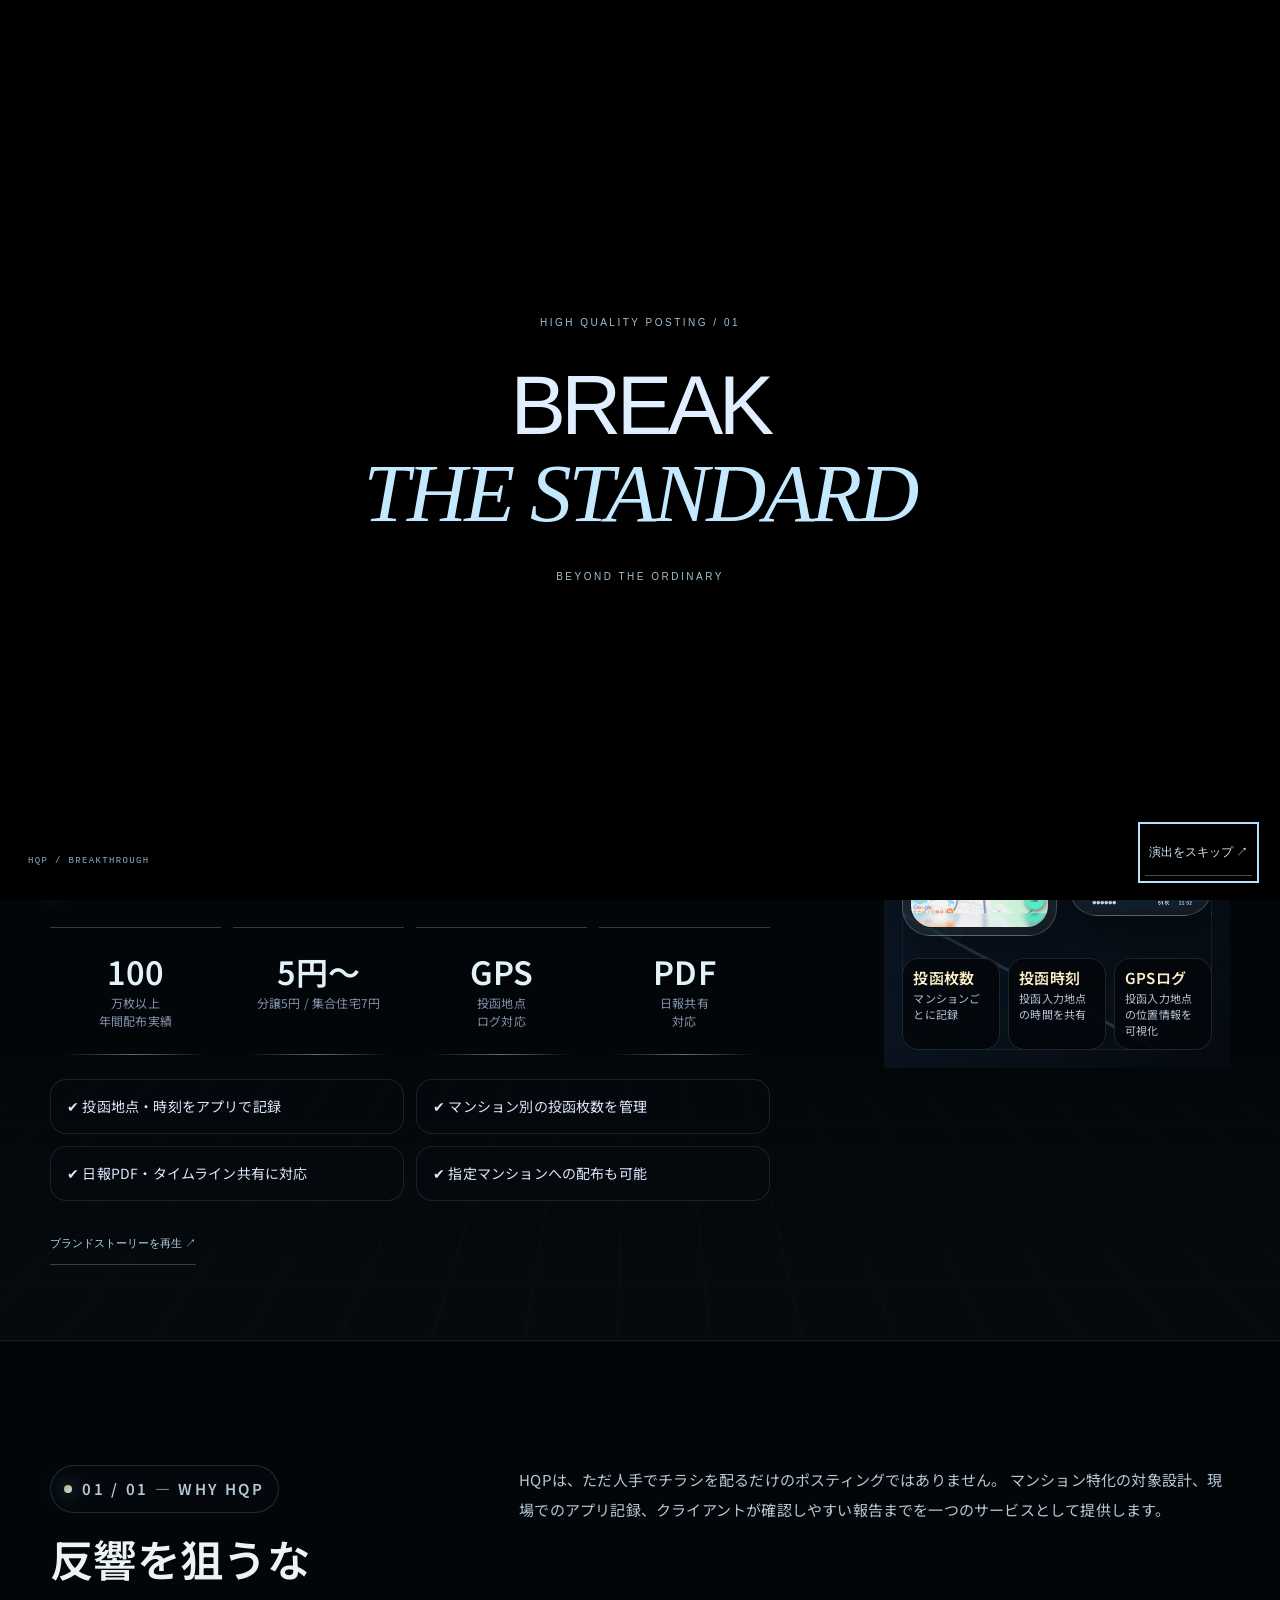
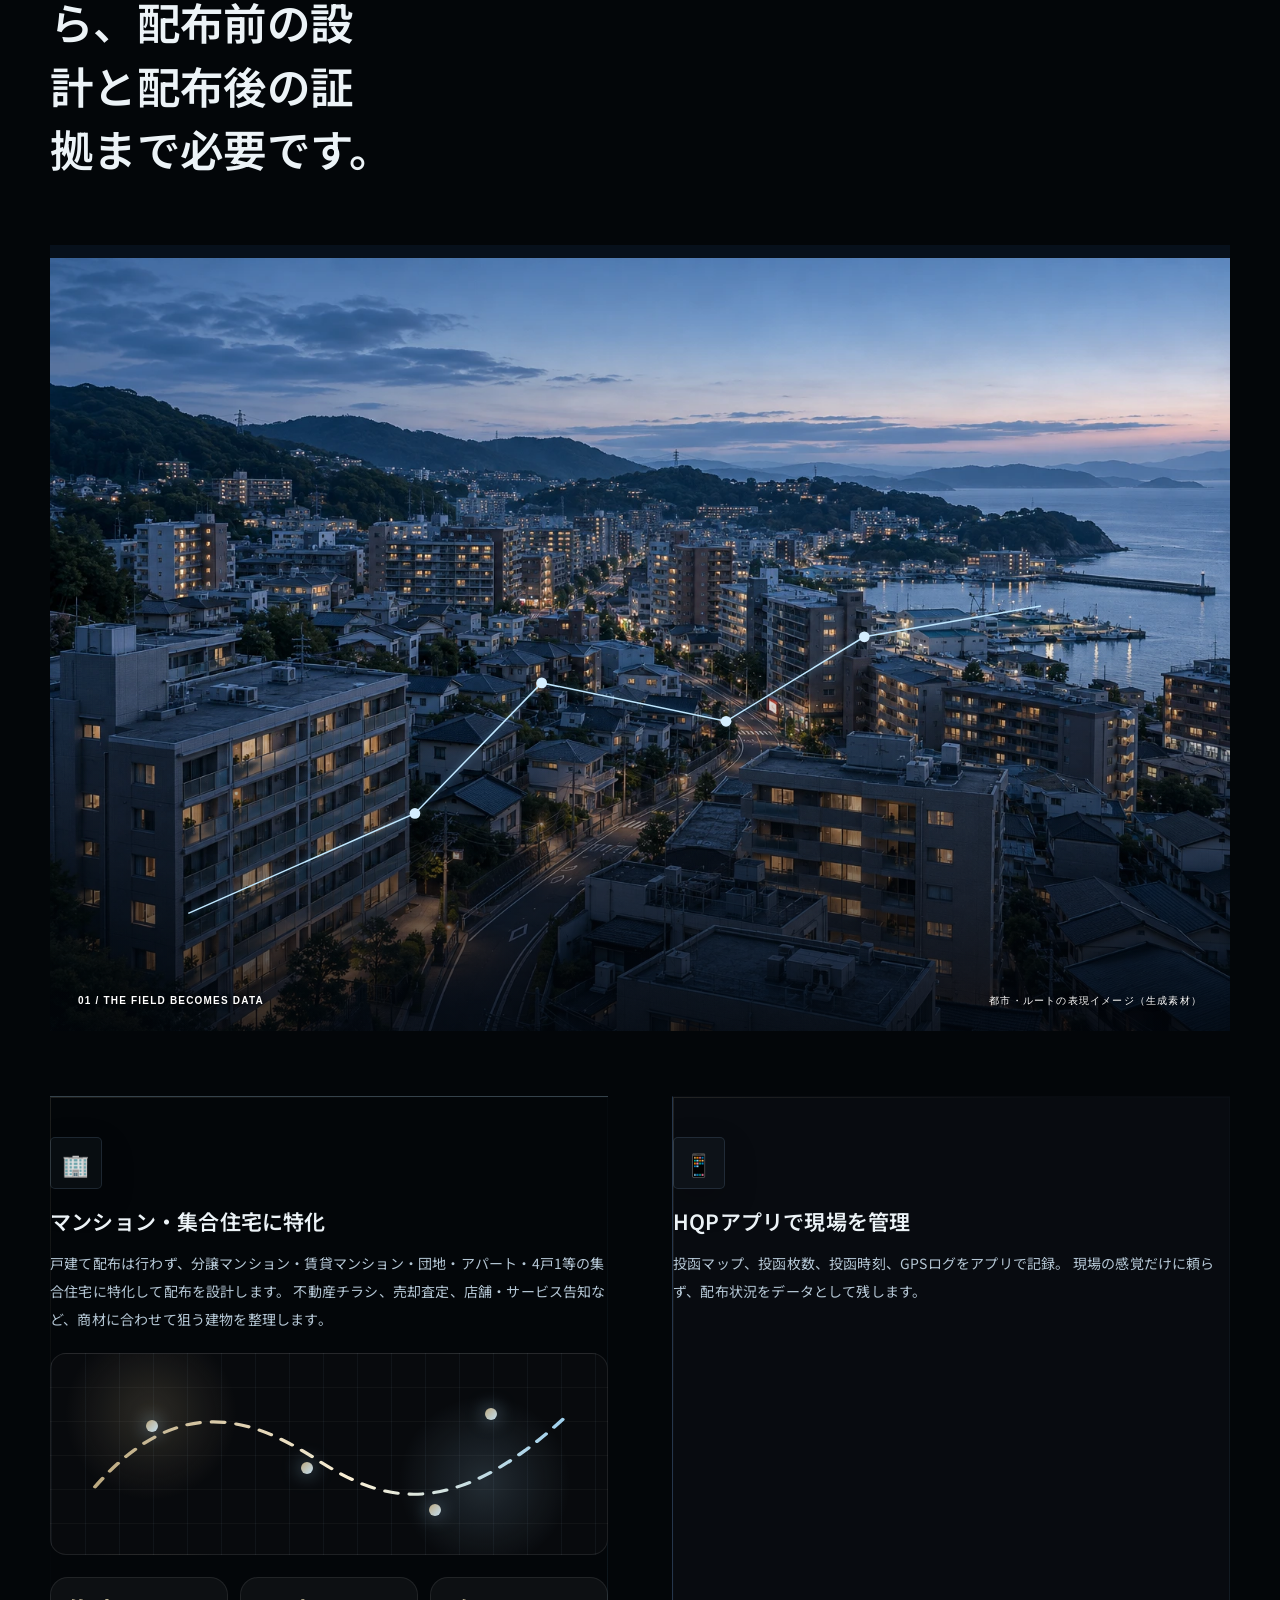
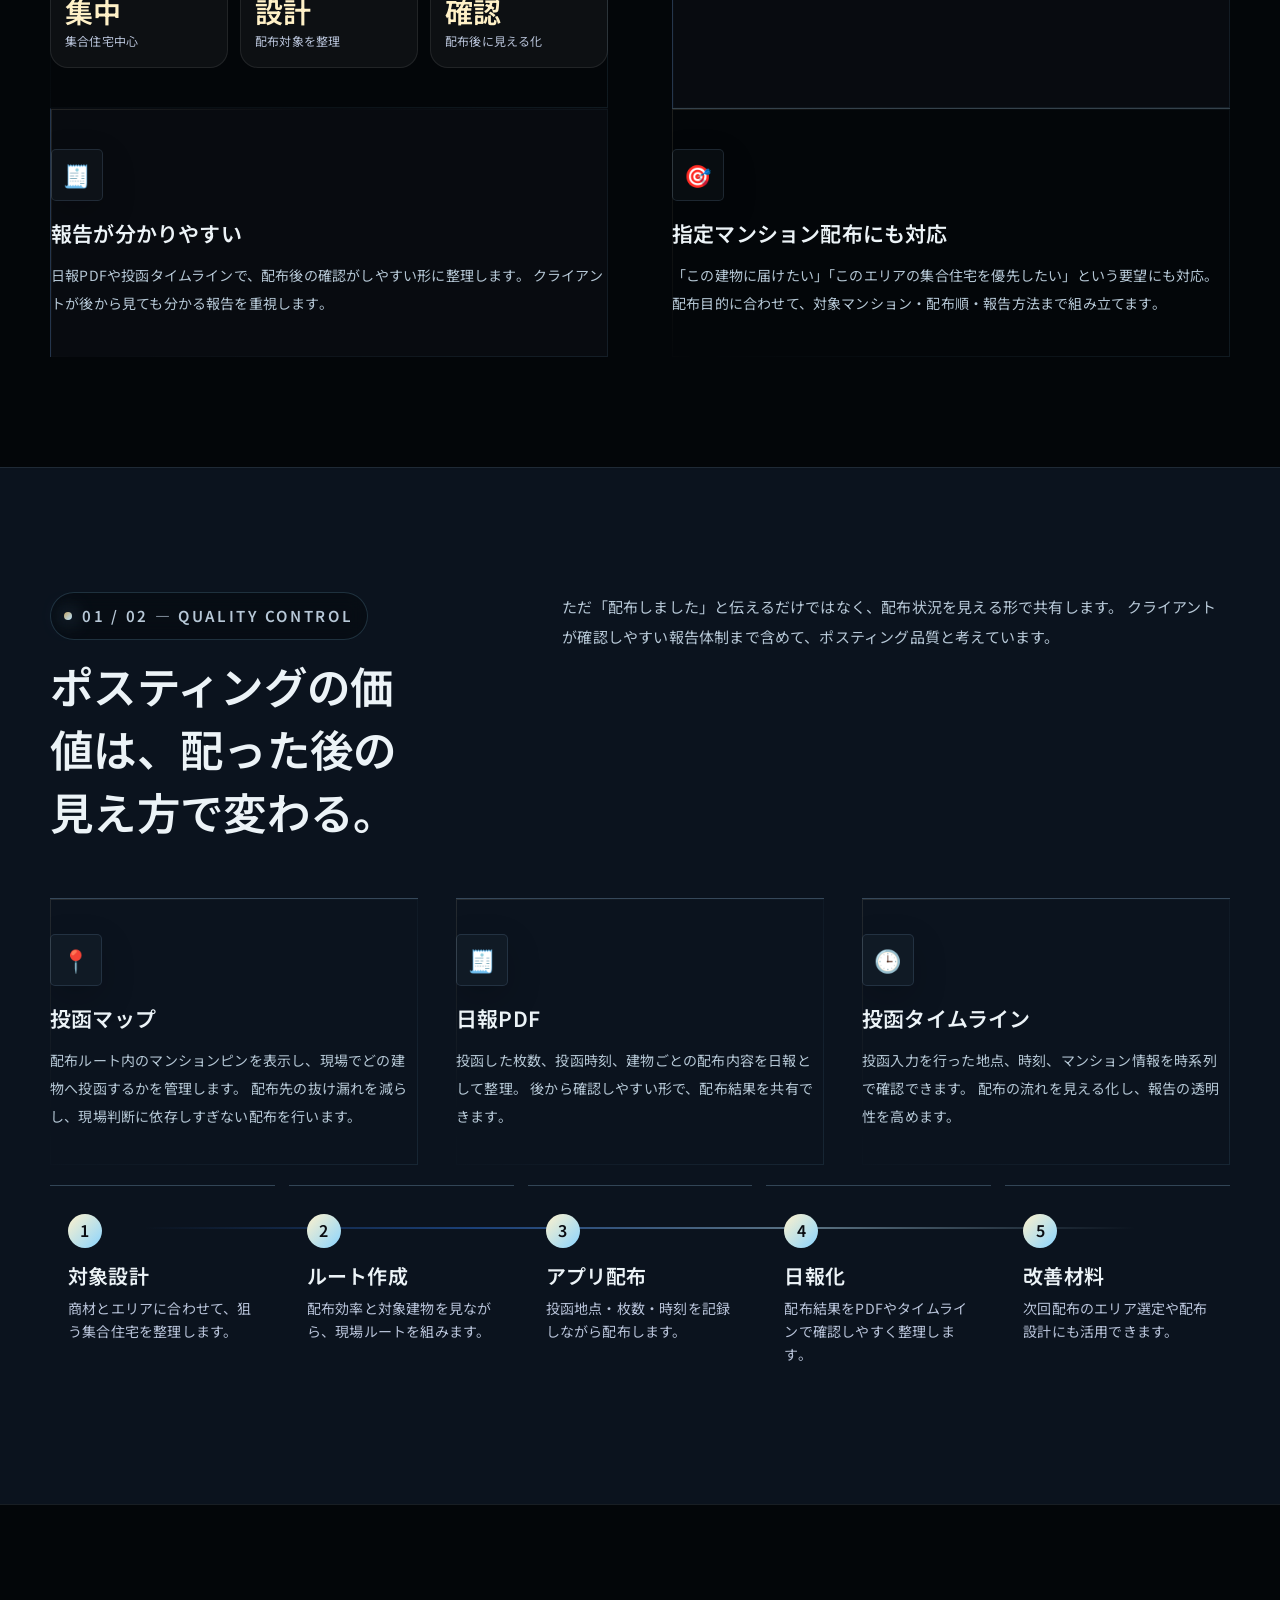
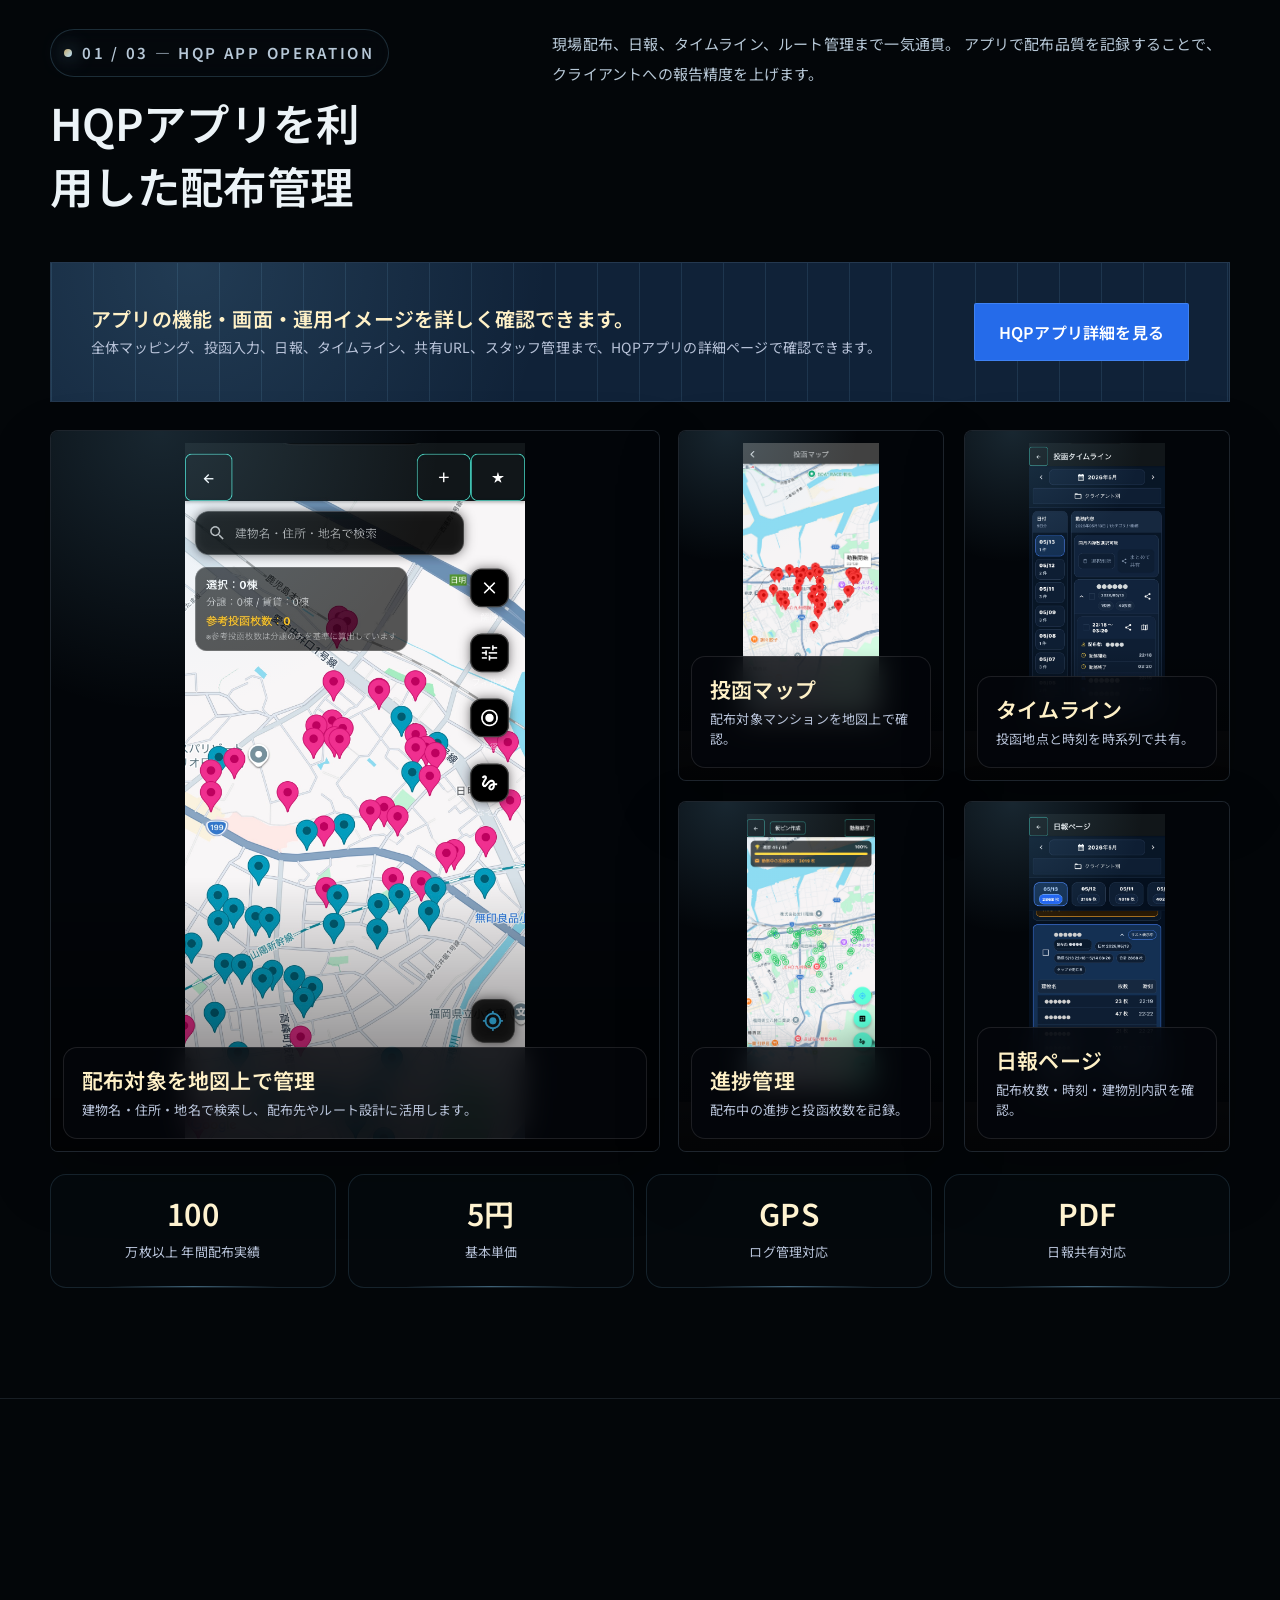
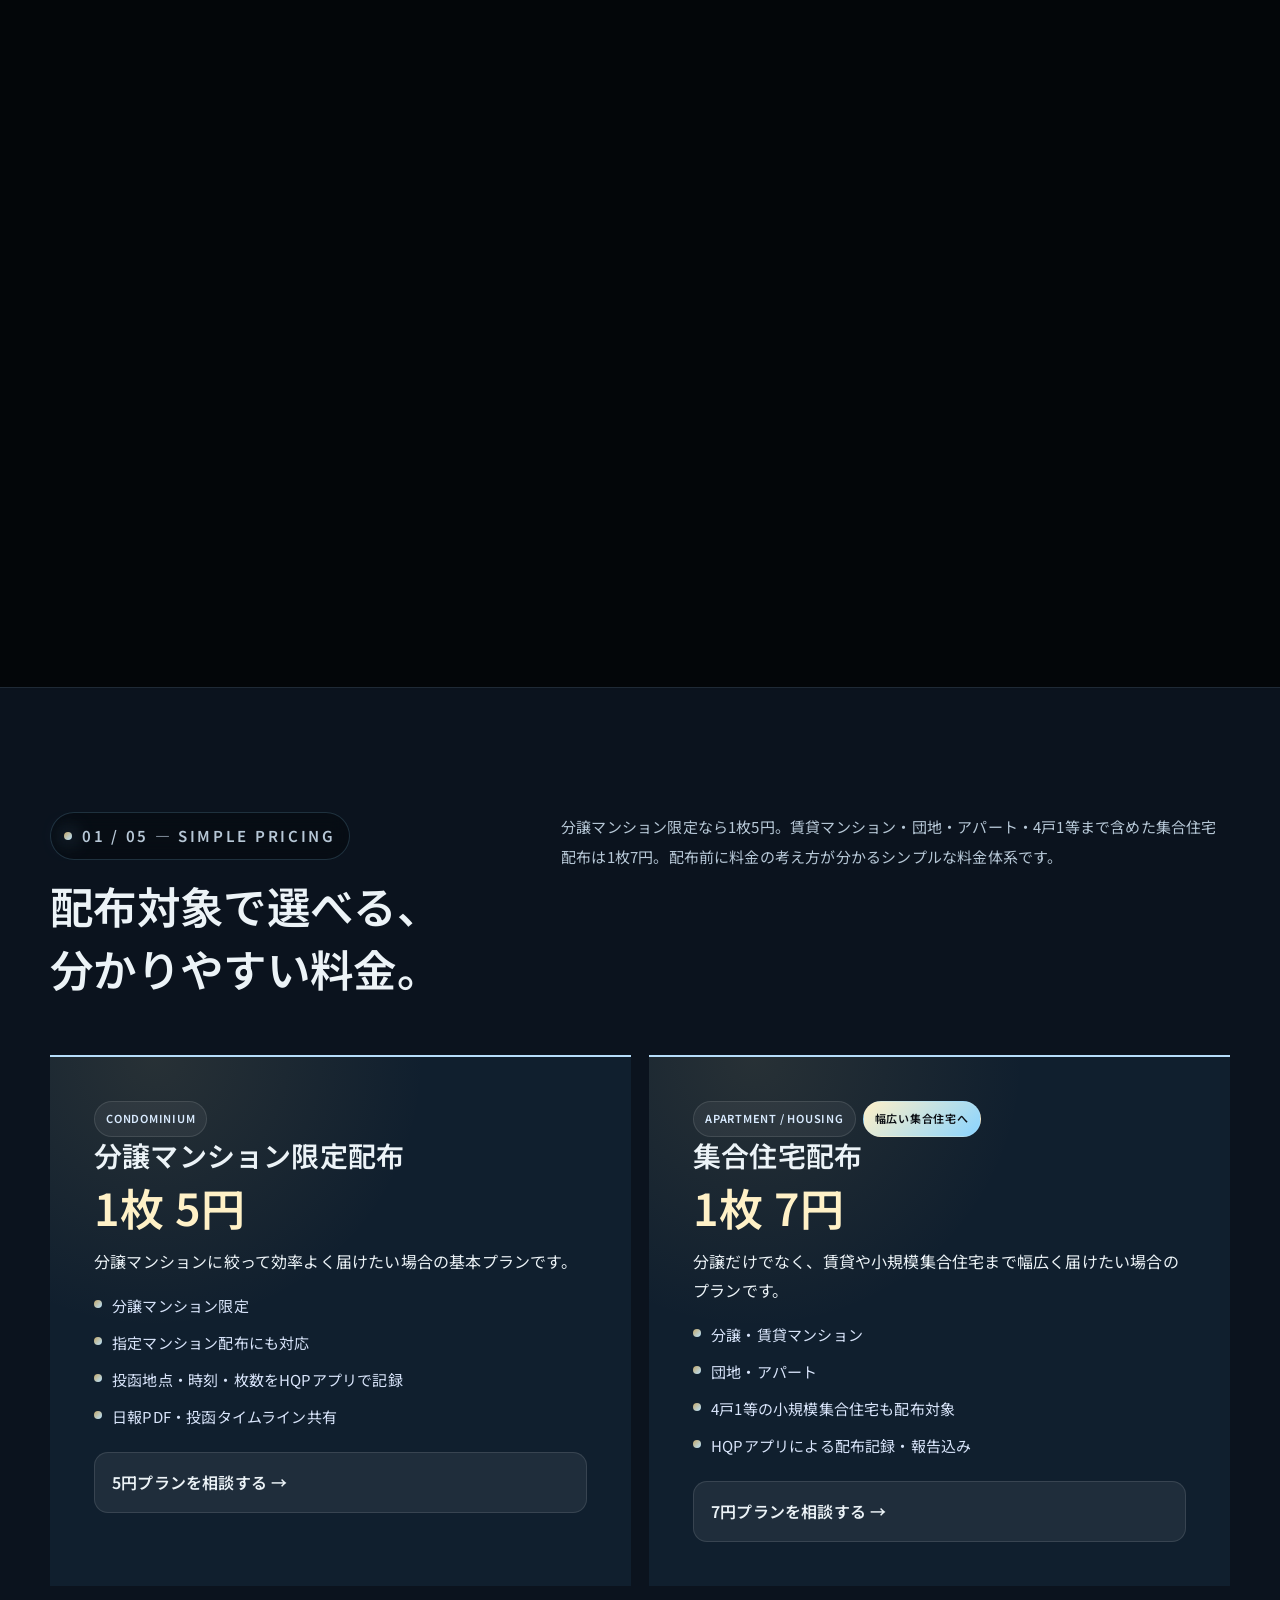
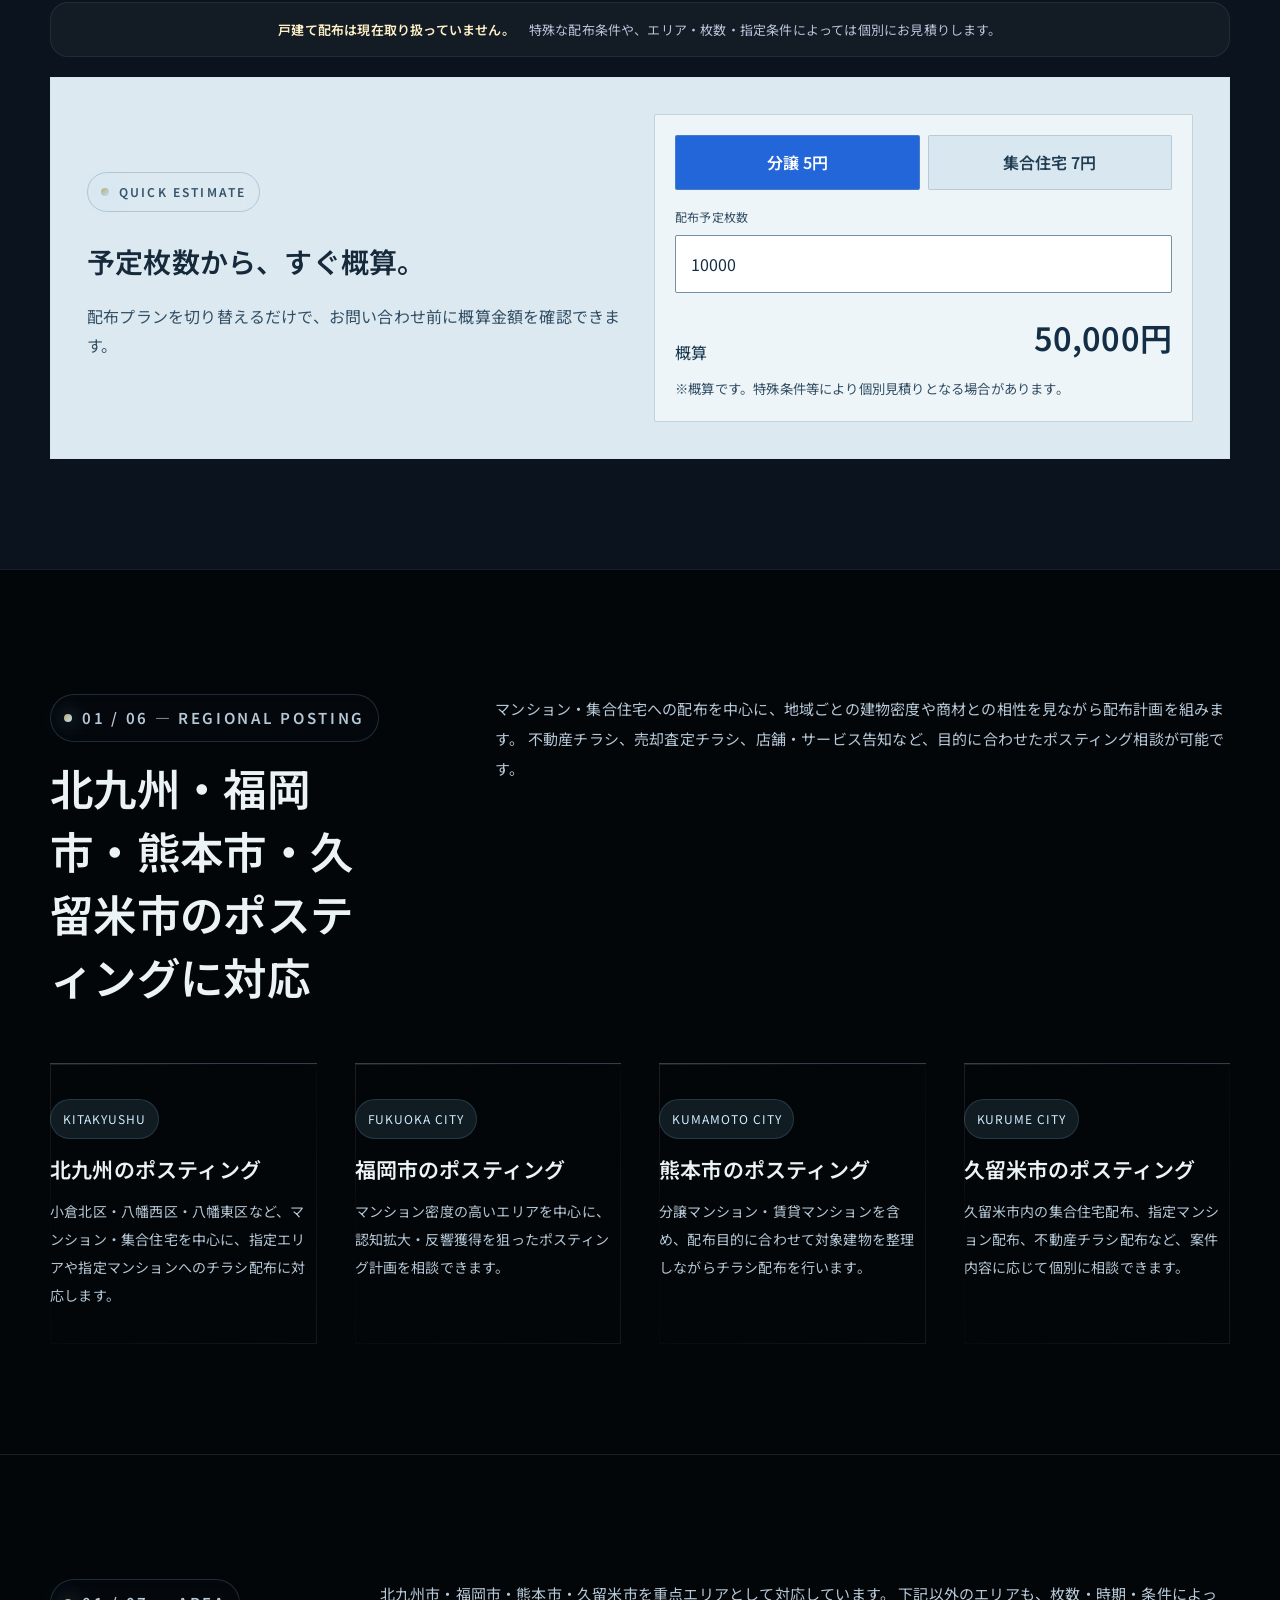
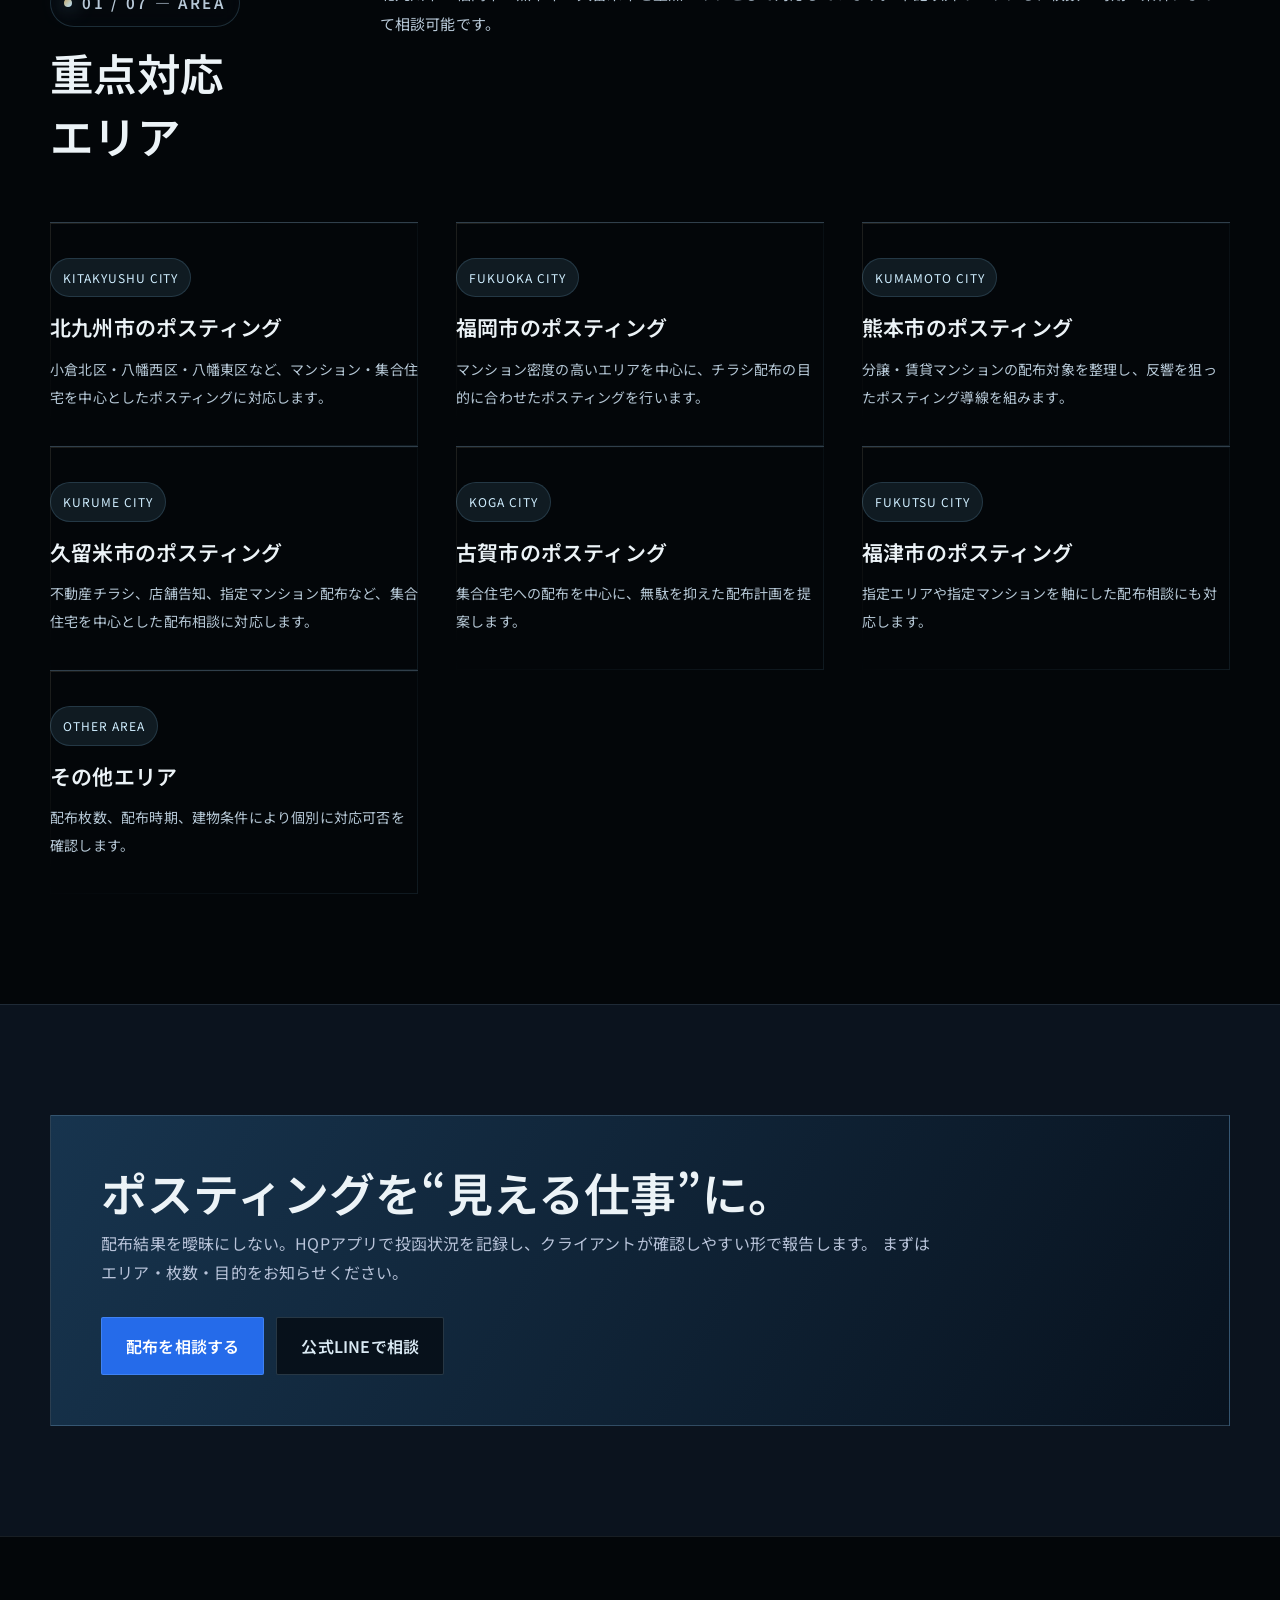
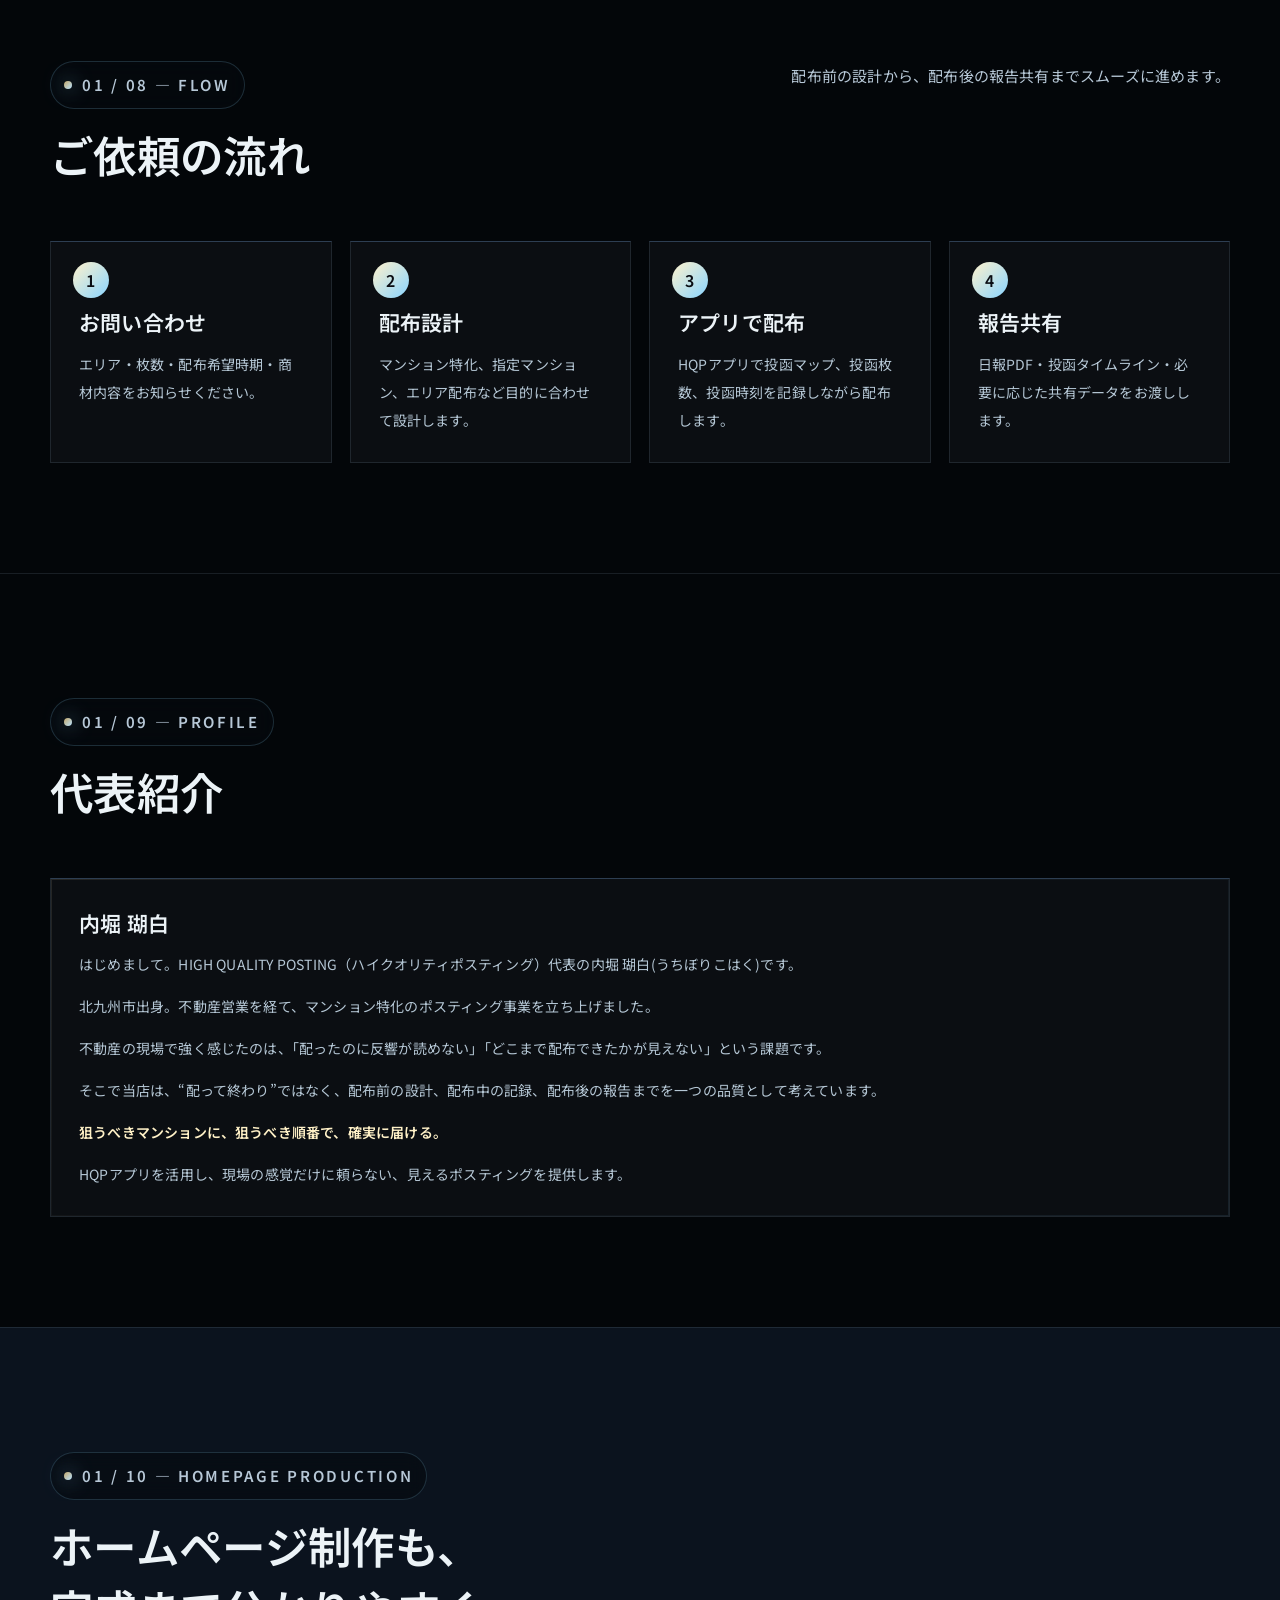
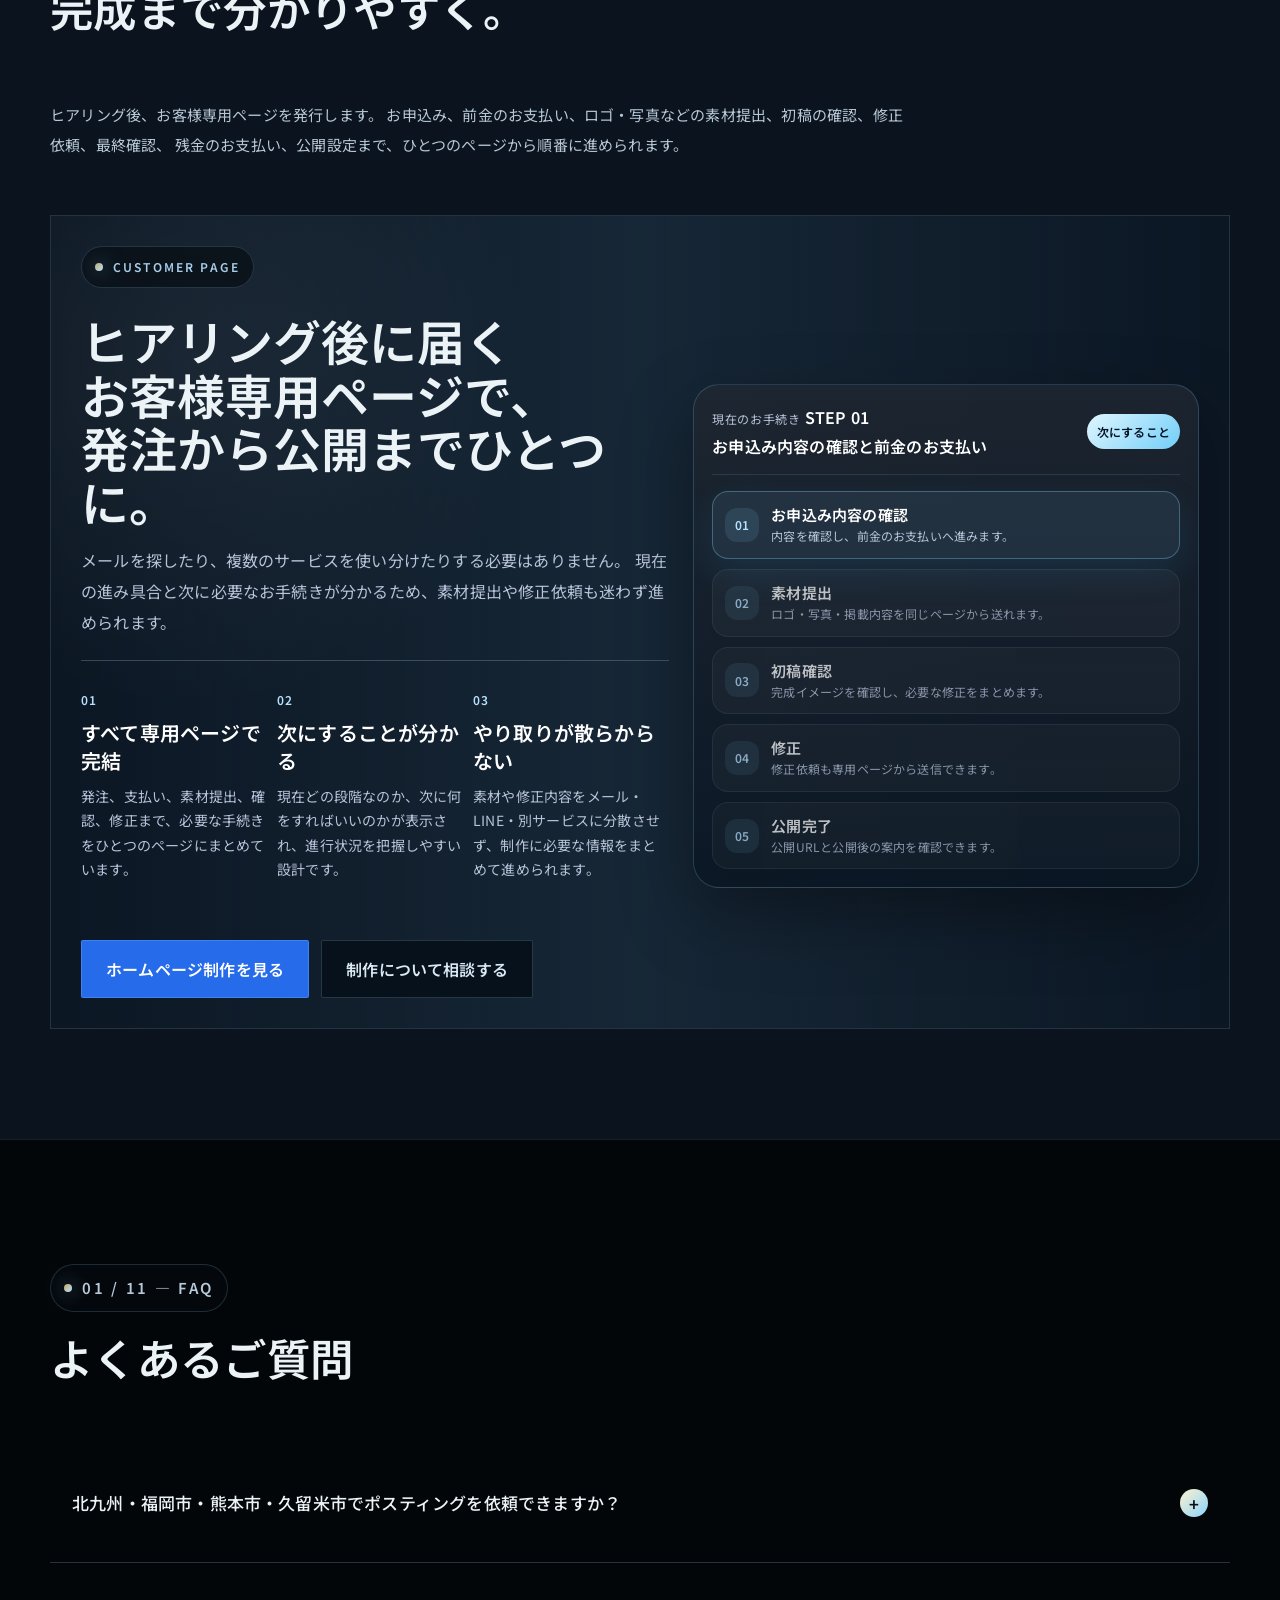
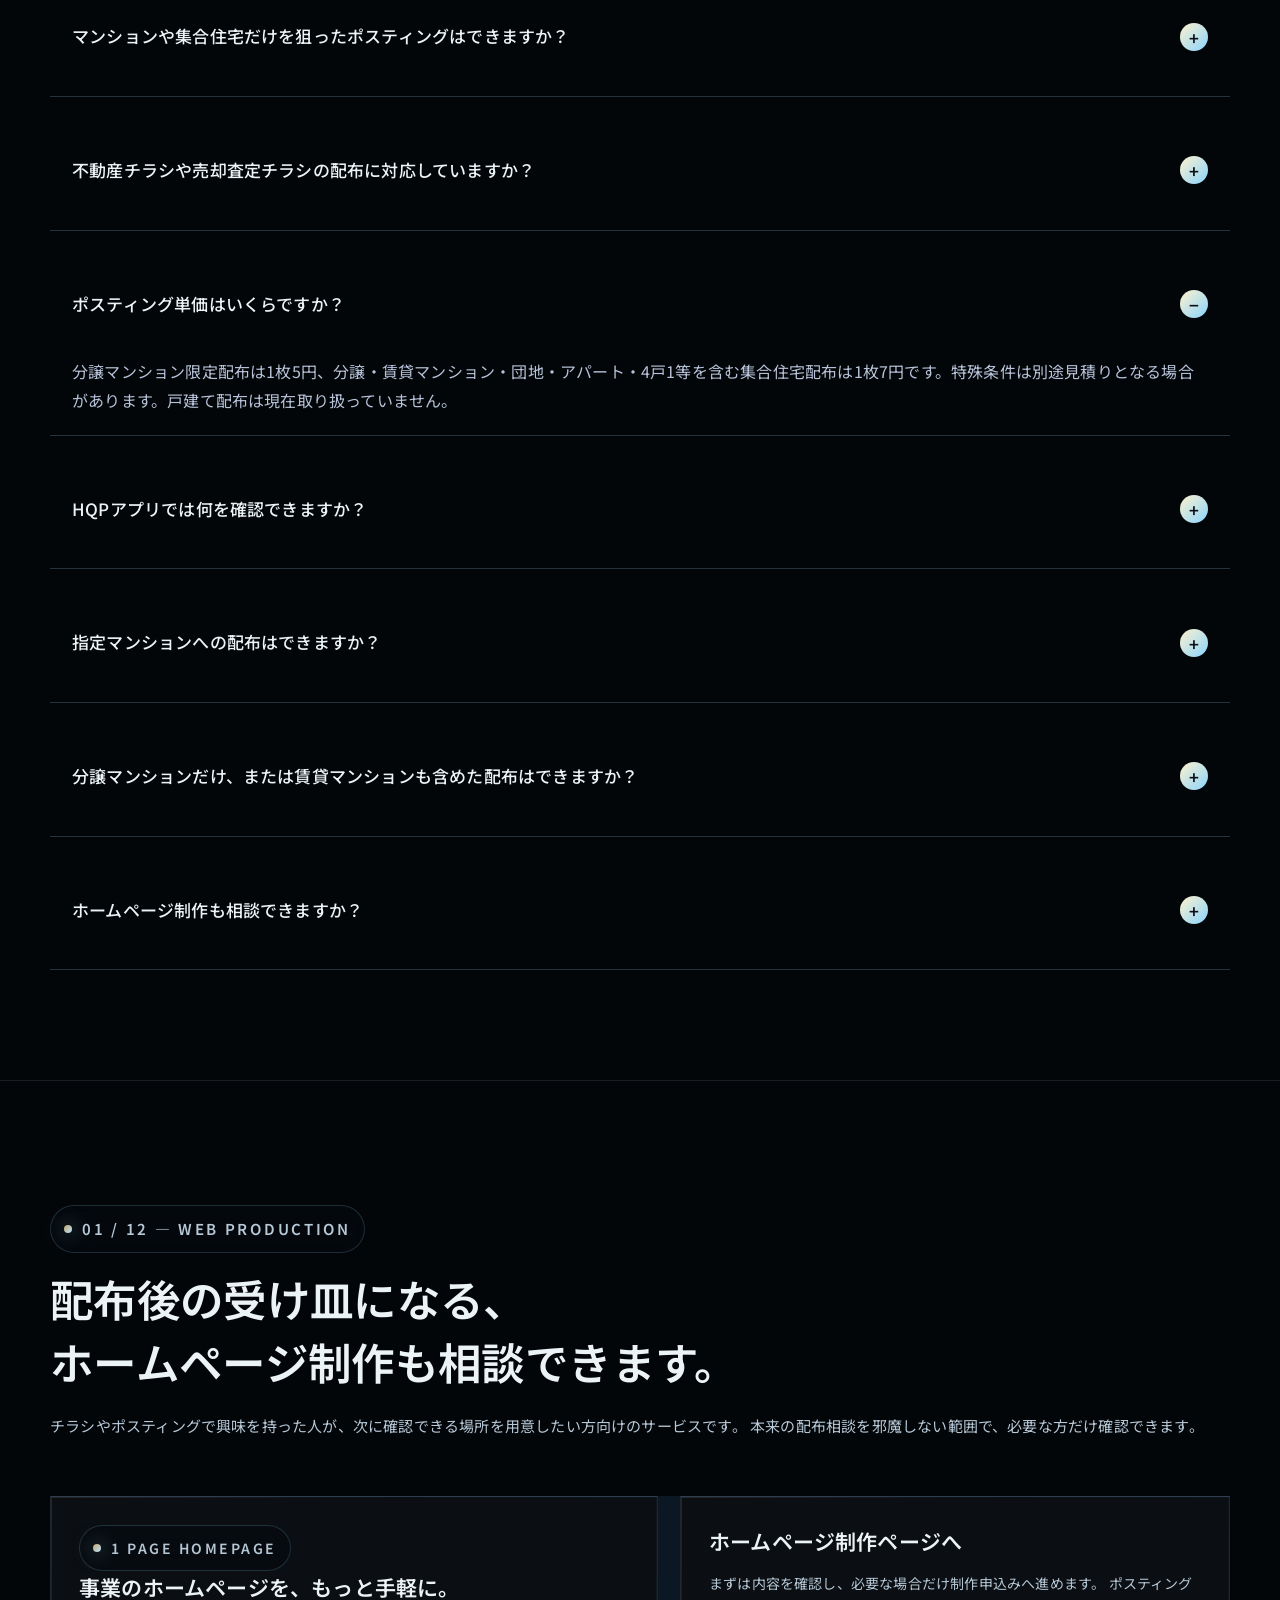
==== index.html @ 7429648b "Unify posting and app chapters with cinematic brand storytelling" ====
<!DOCTYPE html>
<html lang="ja">
<head>
  <!-- Google tag (gtag.js) -->
  <script async src="https://www.googletagmanager.com/gtag/js?id=G-QN91EZMQR8"></script>
  <script>
    window.dataLayer = window.dataLayer || [];
    function gtag(){dataLayer.push(arguments);}
    gtag('js', new Date());
    gtag('config', 'G-QN91EZMQR8');
  </script>

  <meta charset="UTF-8" />
  <meta name="viewport" content="width=device-width, initial-scale=1.0" />

  <title>北九州・福岡・熊本・久留米のマンション・集合住宅ポスティング｜HQP</title>
  <meta name="description" content="北九州・福岡市・熊本市・久留米市のマンション・集合住宅ポスティングならHQP。分譲マンション限定1枚5円、分譲・賃貸マンション・団地・アパート・4戸1等の集合住宅は1枚7円。HQPアプリで投函地点・時刻・枚数、GPSログ、日報PDF、投函タイムラインを見える化。無料見積り・指定マンション配布にも対応。" />
  <meta name="keywords" content="HIGHQUALITYPOSTING,ハイクオリティポスティング,HQP,ポスティング,北九州 ポスティング,北九州市 ポスティング,福岡市 ポスティング,熊本市 ポスティング,久留米市 ポスティング,マンションポスティング,マンション特化ポスティング,集合住宅ポスティング,不動産チラシ配布,チラシ配布,指定マンション配布,GPSログ,日報PDF,投函タイムライン" />
  <meta name="robots" content="index,follow,max-image-preview:large" />
  <meta name="theme-color" content="#07090d" />
  <meta name="format-detection" content="telephone=no" />
  <link rel="canonical" href="https://highqualityposting.jp/" />

  <meta property="og:type" content="website" />
  <meta property="og:site_name" content="HIGH QUALITY POSTING" />
  <meta property="og:title" content="北九州・福岡市・熊本市・久留米市のポスティング｜HIGH QUALITY POSTING" />
  <meta property="og:description" content="マンション・集合住宅ポスティングに対応。指定マンション配布、GPSログ、日報PDF、投函タイムラインで配布品質を見える化します。" />
  <meta property="og:url" content="https://highqualityposting.jp/" />
  <meta property="og:image" content="https://highqualityposting.jp/logo.jpg" />

  <meta name="twitter:card" content="summary_large_image" />
  <meta name="twitter:title" content="北九州・福岡市・熊本市・久留米市のポスティング｜HIGH QUALITY POSTING" />
  <meta name="twitter:description" content="マンション特化ポスティング。配布品質をGPSログ・日報PDF・投函タイムラインで見える化します。" />
  <meta name="twitter:image" content="https://highqualityposting.jp/logo.jpg" />

  <style>
    :root{
      --bg:#05070b;
      --bg2:#090d14;
      --bg3:#0e1420;
      --panel:rgba(255,255,255,.055);
      --panel2:rgba(255,255,255,.082);
      --panel3:rgba(255,255,255,.12);
      --line:rgba(255,255,255,.115);
      --line2:rgba(255,255,255,.18);
      --text:#eef4ff;
      --muted:#b8c3d9;
      --muted2:#8391ad;
      --gold:#c5a86a;
      --gold2:#fff0c8;
      --ice:#8ad4ff;
      --mint:#44f0d0;
      --pink:#ff4aa0;
      --danger:#ff6868;
      --max:1180px;
      --shadow:0 24px 70px rgba(0,0,0,.42);
      --shadow2:0 14px 42px rgba(0,0,0,.36);
      --radius:26px;
      --progress:0%;
    }

    *{box-sizing:border-box}
    html{scroll-behavior:smooth}
    body{
      margin:0;
      font-family:"Hiragino Sans","Yu Gothic","YuGothic","Noto Sans JP",system-ui,-apple-system,BlinkMacSystemFont,sans-serif;
      color:var(--text);
      background:
        radial-gradient(circle at 18% -4%, rgba(138,212,255,.18), transparent 30%),
        radial-gradient(circle at 96% 12%, rgba(197,168,106,.13), transparent 28%),
        radial-gradient(circle at 50% 55%, rgba(68,240,208,.07), transparent 34%),
        linear-gradient(180deg, #05070b 0%, #0a0d13 42%, #07090d 100%);
      line-height:1.8;
      letter-spacing:.02em;
      overflow-x:hidden;
    }

    body::before{
      content:"";
      position:fixed;
      inset:0;
      z-index:-3;
      pointer-events:none;
      background:
        linear-gradient(90deg, rgba(255,255,255,.022) 1px, transparent 1px),
        linear-gradient(0deg, rgba(255,255,255,.018) 1px, transparent 1px);
      background-size:56px 56px;
      mask-image:linear-gradient(180deg, rgba(0,0,0,.82), transparent 72%);
    }

    body::after{
      content:"";
      position:fixed;
      inset:0;
      z-index:-2;
      pointer-events:none;
      background:
        radial-gradient(circle at var(--mouse-x, 50%) var(--mouse-y, 18%), rgba(138,212,255,.12), transparent 20rem),
        linear-gradient(180deg, transparent, rgba(0,0,0,.16));
      transition:background .18s ease;
    }

    a{color:inherit;text-decoration:none}
    img{max-width:100%;display:block}
    button,input,textarea,select{font:inherit}
    .container{width:min(var(--max), calc(100% - 32px)); margin-inline:auto}
    .anchor-offset{scroll-margin-top:98px}
    .text-gold{color:#fff1c7}
    .nowrap{white-space:nowrap}

    .progress-bar{
      position:fixed;
      top:0; left:0;
      width:var(--progress);
      height:3px;
      z-index:3000;
      background:linear-gradient(90deg, var(--gold), var(--gold2), var(--ice));
      box-shadow:0 0 24px rgba(138,212,255,.55);
      transform-origin:left center;
    }

    .topbar{
      position:sticky;
      top:0;
      z-index:1000;
      backdrop-filter:blur(18px);
      background:rgba(7,9,13,.74);
      border-bottom:1px solid rgba(255,255,255,.08);
    }

    .nav{
      display:flex;
      align-items:center;
      justify-content:space-between;
      gap:20px;
      min-height:76px;
    }

    .brand{
      display:flex;
      align-items:center;
      gap:14px;
      font-weight:950;
      letter-spacing:.075em;
      min-width:0;
    }

    .brand-logo{
      width:52px;
      height:52px;
      object-fit:cover;
      border-radius:15px;
      border:1px solid rgba(255,255,255,.14);
      background:#000;
      box-shadow:0 12px 30px rgba(0,0,0,.38);
      flex:0 0 auto;
    }

    .brand-text{line-height:1.16; white-space:nowrap; overflow:hidden; text-overflow:ellipsis}
    .brand small{
      display:block;
      color:var(--gold);
      font-size:11px;
      letter-spacing:.18em;
      margin-top:5px;
      white-space:nowrap;
    }

    .nav-actions{
      display:flex;
      align-items:center;
      justify-content:flex-end;
      gap:14px;
      min-width:0;
    }

    .nav-links{
      display:flex;
      gap:17px;
      flex-wrap:wrap;
      align-items:center;
      justify-content:flex-end;
    }

    .nav-links a{
      position:relative;
      color:var(--muted);
      font-size:14px;
      transition:.25s ease;
      white-space:nowrap;
    }

    .nav-links a::after{
      content:"";
      position:absolute;
      left:0; right:100%; bottom:-9px;
      height:1px;
      background:linear-gradient(90deg, var(--gold), var(--ice));
      transition:.25s ease;
    }

    .nav-links a:hover{color:var(--text)}
    .nav-links a:hover::after{right:0}

    .nav-app-button,
    .nav-contact-button{
      display:inline-flex;
      align-items:center;
      justify-content:center;
      min-height:44px;
      padding:11px 17px;
      border-radius:999px;
      border:1px solid rgba(255,255,255,.14);
      font-size:13px;
      font-weight:950;
      line-height:1;
      white-space:nowrap;
      transition:.25s ease;
    }

    .nav-app-button{
      color:#0a0d13;
      background:linear-gradient(135deg, #d8bd85 0%, #fff0c8 38%, #8ad4ff 100%);
      box-shadow:0 12px 28px rgba(138,212,255,.14);
    }

    .nav-contact-button{
      color:var(--text);
      background:rgba(255,255,255,.055);
    }

    .nav-app-button:hover,
    .nav-contact-button:hover{
      transform:translateY(-2px);
      filter:brightness(1.06);
    }

    .menu-button{
      display:none;
      width:42px;
      height:42px;
      border:1px solid rgba(255,255,255,.12);
      border-radius:14px;
      background:rgba(255,255,255,.045);
      color:var(--text);
      align-items:center;
      justify-content:center;
      cursor:pointer;
    }

    .menu-button span{
      position:relative;
      width:18px;
      height:2px;
      background:var(--text);
      border-radius:999px;
      transition:.25s ease;
    }

    .menu-button span::before,
    .menu-button span::after{
      content:"";
      position:absolute;
      left:0;
      width:18px;
      height:2px;
      background:var(--text);
      border-radius:999px;
      transition:.25s ease;
    }

    .menu-button span::before{top:-6px}
    .menu-button span::after{top:6px}
    body.nav-open .menu-button span{background:transparent}
    body.nav-open .menu-button span::before{top:0;transform:rotate(45deg)}
    body.nav-open .menu-button span::after{top:0;transform:rotate(-45deg)}

    .mobile-panel{
      display:none;
      padding:0 0 14px;
      border-top:1px solid rgba(255,255,255,.08);
    }

    .mobile-panel a{
      display:flex;
      align-items:center;
      justify-content:space-between;
      padding:13px 0;
      color:var(--muted);
      border-bottom:1px solid rgba(255,255,255,.06);
      font-size:14px;
    }

    .mobile-panel a::after{
      content:"→";
      color:var(--gold2);
    }

    .hero{
      position:relative;
      overflow:hidden;
      padding:76px 0 68px;
      isolation:isolate;
    }

    .hero::before{
      content:"";
      position:absolute;
      inset:-12% -6% 0 -6%;
      z-index:-2;
      background:
        radial-gradient(circle at 15% 16%, rgba(138,212,255,.20), transparent 23%),
        radial-gradient(circle at 78% 14%, rgba(197,168,106,.16), transparent 22%),
        radial-gradient(circle at 50% 70%, rgba(68,240,208,.08), transparent 22%),
        linear-gradient(180deg, rgba(255,255,255,.058), transparent 30%),
        linear-gradient(135deg, #0e1521 0%, #080b10 48%, #10141f 100%);
      border-bottom:1px solid rgba(255,255,255,.06);
    }

    .hero::after{
      content:"";
      position:absolute;
      left:0; right:0; bottom:10px;
      height:270px;
      z-index:-1;
      background:
        linear-gradient(180deg, transparent, rgba(138,212,255,.09)),
        repeating-linear-gradient(90deg, rgba(255,255,255,.027) 0 12px, transparent 12px 40px);
      filter:blur(14px);
      opacity:.58;
      transform:perspective(1000px) rotateX(72deg);
      transform-origin:center bottom;
    }

    .orb{
      position:absolute;
      border-radius:999px;
      filter:blur(2px);
      opacity:.45;
      pointer-events:none;
      z-index:-1;
      animation:floatOrb 10s ease-in-out infinite;
    }

    .orb.one{
      width:90px;height:90px;left:6%;top:18%;
      background:radial-gradient(circle, rgba(138,212,255,.35), transparent 68%);
    }
    .orb.two{
      width:140px;height:140px;right:8%;top:26%;
      background:radial-gradient(circle, rgba(197,168,106,.34), transparent 70%);
      animation-duration:13s;
      animation-delay:-4s;
    }
    .orb.three{
      width:70px;height:70px;left:44%;bottom:15%;
      background:radial-gradient(circle, rgba(68,240,208,.22), transparent 70%);
      animation-duration:15s;
      animation-delay:-8s;
    }

    @keyframes floatOrb{
      0%,100%{transform:translate3d(0,0,0) scale(1)}
      50%{transform:translate3d(18px,-24px,0) scale(1.08)}
    }

    .hero-grid{
      display:grid;
      grid-template-columns:1.02fr .98fr;
      gap:36px;
      align-items:center;
      position:relative;
      z-index:1;
    }

    .eyebrow{
      display:inline-flex;
      align-items:center;
      gap:10px;
      padding:10px 16px;
      border-radius:999px;
      border:1px solid rgba(255,255,255,.11);
      background:rgba(255,255,255,.045);
      color:#d7e6ff;
      font-size:13px;
      backdrop-filter:blur(10px);
      width:max-content;
      max-width:100%;
    }

    .eyebrow::before{
      content:"";
      width:8px;height:8px;border-radius:999px;
      background:linear-gradient(135deg, var(--gold), var(--ice));
      box-shadow:0 0 20px rgba(138,212,255,.72);
      flex:0 0 auto;
      animation:pulseDot 1.8s ease-in-out infinite;
    }

    @keyframes pulseDot{
      0%,100%{transform:scale(1);opacity:1}
      50%{transform:scale(1.45);opacity:.72}
    }

    h1{
      margin:20px 0 16px;
      font-size:clamp(40px, 4.75vw, 64px);
      line-height:1.08;
      letter-spacing:.01em;
      font-weight:950;
    }

    .headline-main{display:block}
    .headline-accent{
      display:block;
      background:linear-gradient(135deg, #f7edd8 0%, #cdb07a 30%, #d7ecff 72%, #8ad4ff 100%);
      -webkit-background-clip:text;
      -webkit-text-fill-color:transparent;
      background-clip:text;
      text-shadow:0 0 42px rgba(138,212,255,.12);
    }

    .hero-copy{
      color:var(--muted);
      font-size:17px;
      line-height:1.82;
      max-width:660px;
      margin:0;
    }

    .hero-copy strong{color:#fff1c7}
    .hero-copy .marker{
      color:#fff;
      background:linear-gradient(transparent 62%, rgba(197,168,106,.26) 62%);
      padding:0 .12em;
    }

    .hero-actions{
      display:flex;
      flex-wrap:wrap;
      gap:10px;
      align-items:center;
      margin-top:26px;
    }

    .hero-actions .btn{
      min-width:166px;
    }

    .hero-actions .btn-primary{
      box-shadow:0 18px 42px rgba(138,212,255,.18), inset 0 0 0 1px rgba(255,240,200,.24);
    }

    .hero-actions .btn-secondary{
      background:rgba(255,255,255,.058);
    }

    .btn{
      display:inline-flex;
      align-items:center;
      justify-content:center;
      text-align:center;
      padding:18px 29px;
      min-height:62px;
      border-radius:999px;
      text-decoration:none;
      font-weight:950;
      line-height:1.15;
      border:1px solid transparent;
      box-sizing:border-box;
      transition:.25s ease;
      cursor:pointer;
      position:relative;
      overflow:hidden;
    }

    .btn::before{
      content:"";
      position:absolute;
      inset:0;
      background:linear-gradient(90deg, transparent, rgba(255,255,255,.34), transparent);
      transform:translateX(-120%);
      transition:.7s ease;
      pointer-events:none;
    }

    .btn:hover::before{transform:translateX(120%)}

    .btn-primary{
      color:#0a0d13;
      background:linear-gradient(135deg, #d8bd85 0%, #fff0c8 35%, #8ad4ff 100%);
      box-shadow:0 16px 36px rgba(138,212,255,.16);
    }

    .btn-primary:hover{transform:translateY(-2px); filter:brightness(1.05)}
    .btn-secondary{
      background:rgba(255,255,255,.045);
      border-color:rgba(255,255,255,.13);
      color:var(--text);
    }
    .btn-secondary:hover{transform:translateY(-2px); background:rgba(255,255,255,.082)}

    .micro-note{
      display:flex;
      align-items:center;
      gap:9px;
      color:var(--muted2);
      font-size:12px;
      margin-top:12px;
    }

    .micro-note::before{
      content:"";
      width:7px;height:7px;border-radius:999px;
      background:var(--mint);
      box-shadow:0 0 16px rgba(68,240,208,.55);
      flex:0 0 auto;
    }

    .hero-points{
      display:grid;
      grid-template-columns:repeat(2,minmax(0,1fr));
      gap:14px;
      margin-top:28px;
    }

    .chip{
      padding:14px 16px;
      border-radius:18px;
      background:rgba(255,255,255,.045);
      border:1px solid rgba(255,255,255,.09);
      color:#dbe7fb;
      font-size:14px;
      transition:.25s ease;
    }

    .chip:hover{
      transform:translateY(-2px);
      border-color:rgba(138,212,255,.28);
      background:rgba(255,255,255,.068);
    }

    .hero-proof-row{
      display:grid;
      grid-template-columns:repeat(4,minmax(0,1fr));
      gap:10px;
      margin-top:20px;
      max-width:720px;
    }

    .hero-proof{
      padding:14px 12px;
      border-radius:18px;
      background:rgba(255,255,255,.04);
      border:1px solid rgba(255,255,255,.08);
      text-align:center;
    }

    .hero-proof strong{
      display:block;
      color:#fff1c7;
      font-size:24px;
      line-height:1.1;
    }

    .hero-proof span{
      display:block;
      color:var(--muted2);
      font-size:12px;
      margin-top:5px;
      line-height:1.45;
    }

    .hero-visual{
      position:relative;
      min-height:650px;
      border-radius:34px;
      border:1px solid rgba(255,255,255,.11);
      background:
        radial-gradient(circle at 20% 8%, rgba(138,212,255,.20), transparent 30%),
        radial-gradient(circle at 82% 18%, rgba(197,168,106,.12), transparent 28%),
        linear-gradient(180deg, rgba(255,255,255,.064), rgba(255,255,255,.026));
      box-shadow:var(--shadow);
      overflow:hidden;
      padding:24px;
    }

    .hero-visual::before{
      content:"";
      position:absolute;
      inset:0;
      background:
        linear-gradient(90deg, rgba(138,212,255,.09) 1px, transparent 1px),
        linear-gradient(0deg, rgba(255,255,255,.052) 1px, transparent 1px);
      background-size:44px 44px;
      mask-image:linear-gradient(180deg, rgba(0,0,0,.67), transparent 72%);
      pointer-events:none;
    }

    .hero-visual::after{
      content:"";
      position:absolute;
      inset:-30%;
      background:conic-gradient(from 120deg, transparent, rgba(138,212,255,.08), transparent, rgba(197,168,106,.08), transparent);
      animation:spinGlow 18s linear infinite;
      opacity:.8;
      pointer-events:none;
    }

    @keyframes spinGlow{
      to{transform:rotate(360deg)}
    }

    .device-stack{
      position:relative;
      height:100%;
      min-height:600px;
      z-index:1;
    }

    .device{
      position:absolute;
      width:52%;
      min-width:245px;
      border-radius:34px;
      padding:10px;
      background:linear-gradient(180deg, rgba(255,255,255,.17), rgba(255,255,255,.038));
      border:1px solid rgba(255,255,255,.15);
      box-shadow:0 30px 76px rgba(0,0,0,.45);
      overflow:hidden;
      backdrop-filter:blur(10px);
      transition:.35s ease;
    }

    .device:hover{transform:translateY(-7px) rotate(0deg)}
    .device img{
      width:100%;
      aspect-ratio:9/18;
      object-fit:cover;
      object-position:top center;
      border-radius:26px;
      border:1px solid rgba(255,255,255,.09);
    }
    .device-main{right:0; top:0; z-index:3}
    .device-sub{left:0; bottom:42px; z-index:2; transform:rotate(-4deg)}
    .device-sub img{filter:saturate(1.05) contrast(1.02)}

    .live-panel{
      position:absolute;
      left:18px;
      right:18px;
      top:24px;
      z-index:5;
      display:flex;
      justify-content:space-between;
      gap:12px;
      pointer-events:none;
    }

    .live-pill{
      display:inline-flex;
      align-items:center;
      gap:8px;
      padding:9px 12px;
      border-radius:999px;
      color:#eaf7ff;
      background:rgba(5,7,10,.58);
      border:1px solid rgba(255,255,255,.11);
      backdrop-filter:blur(14px);
      font-size:12px;
      font-weight:800;
    }

    .live-pill::before{
      content:"";
      width:7px;height:7px;border-radius:999px;
      background:var(--mint);
      box-shadow:0 0 14px rgba(68,240,208,.65);
    }

    .route-hud{
      position:absolute;
      right:18px;
      top:96px;
      z-index:4;
      width:min(255px, 50%);
      padding:16px;
      border-radius:22px;
      background:rgba(5,7,10,.68);
      border:1px solid rgba(255,255,255,.11);
      backdrop-filter:blur(14px);
      box-shadow:0 18px 50px rgba(0,0,0,.34);
    }

    .route-hud strong{
      display:block;
      font-size:15px;
      line-height:1.35;
      color:#fff1c7;
      margin-bottom:10px;
    }

    .hud-line{
      height:7px;
      border-radius:999px;
      background:rgba(255,255,255,.11);
      overflow:hidden;
      margin:10px 0;
    }

    .hud-line span{
      display:block;
      height:100%;
      border-radius:999px;
      background:linear-gradient(90deg, var(--gold), var(--ice));
      animation:loadLine 2.6s ease-in-out infinite;
    }

    @keyframes loadLine{
      0%{width:16%}
      58%{width:86%}
      100%{width:16%}
    }

    .floating-proof{
      position:absolute;
      left:18px;
      right:18px;
      bottom:18px;
      z-index:5;
      display:grid;
      grid-template-columns:repeat(3,minmax(0,1fr));
      gap:10px;
    }

    .proof-item{
      padding:13px 12px;
      border-radius:18px;
      background:rgba(6,8,12,.70);
      border:1px solid rgba(255,255,255,.11);
      backdrop-filter:blur(14px);
    }

    .proof-item strong{display:block;color:#fff1c7;font-size:17px;line-height:1.2}
    .proof-item span{display:block;color:var(--muted);font-size:12px;line-height:1.45;margin-top:4px}

    section{padding:92px 0}
    .section-head{
      margin-bottom:34px;
      display:flex;
      align-items:end;
      justify-content:space-between;
      gap:28px;
    }

    .section-head h2{
      margin:14px 0 0;
      font-size:clamp(28px, 4vw, 47px);
      line-height:1.12;
      letter-spacing:.01em;
    }

    .section-head p{
      margin:0;
      max-width:735px;
      color:var(--muted);
    }

    .section-lead{
      color:var(--muted);
      margin:0;
      max-width:760px;
    }

    .grid-3{display:grid;grid-template-columns:repeat(3,minmax(0,1fr));gap:20px}
    .grid-2{display:grid;grid-template-columns:repeat(2,minmax(0,1fr));gap:20px}
    .grid-4{display:grid;grid-template-columns:repeat(4,minmax(0,1fr));gap:16px}

    .card{
      position:relative;
      padding:28px;
      border-radius:24px;
      background:linear-gradient(180deg, rgba(255,255,255,.064), rgba(255,255,255,.032));
      border:1px solid rgba(255,255,255,.12);
      box-shadow:var(--shadow2);
      overflow:hidden;
    }

    .card::before{
      content:"";
      position:absolute;
      inset:0;
      background:
        radial-gradient(circle at 12% 0%, rgba(138,212,255,.12), transparent 38%),
        linear-gradient(315deg, rgba(197,168,106,.072), transparent 36%);
      pointer-events:none;
      opacity:.92;
    }

    .card::after{
      content:"";
      position:absolute;
      inset:0;
      border-radius:inherit;
      padding:1px;
      background:linear-gradient(135deg, rgba(255,240,200,.2), transparent 34%, rgba(138,212,255,.18));
      -webkit-mask:linear-gradient(#000 0 0) content-box, linear-gradient(#000 0 0);
      -webkit-mask-composite:xor;
      mask-composite:exclude;
      opacity:.55;
      pointer-events:none;
    }

    .card > *{position:relative;z-index:1}
    .motion-card{
      transition:transform .28s ease, border-color .28s ease, background .28s ease;
    }
    .motion-card:hover{
      transform:translateY(-7px);
      border-color:rgba(138,212,255,.24);
      background:linear-gradient(180deg, rgba(255,255,255,.082), rgba(255,255,255,.04));
    }

    .icon{
      width:52px;height:52px;border-radius:16px;
      display:grid;place-items:center;
      background:linear-gradient(135deg, rgba(138,212,255,.20), rgba(197,168,106,.18));
      border:1px solid rgba(255,255,255,.10);
      margin-bottom:16px;
      font-size:22px;
      box-shadow:0 12px 34px rgba(0,0,0,.18);
    }

    .card h3{margin:0 0 10px;font-size:24px;line-height:1.3}
    .card p{margin:0;color:var(--muted);font-size:15px}
    .card p + p{margin-top:14px}
    .list{margin:16px 0 0;padding:0;list-style:none}
    .list li{
      position:relative;
      padding-left:18px;
      color:#d9e5fb;
      margin-top:10px;
      font-size:15px;
    }
    .list li::before{
      content:"";
      position:absolute;
      left:0; top:.8em;
      width:8px;height:8px;border-radius:999px;
      background:linear-gradient(135deg, var(--gold), var(--ice));
      transform:translateY(-50%);
    }

    .bento{
      display:grid;
      grid-template-columns:1.25fr .85fr .9fr;
      grid-template-rows:auto auto;
      gap:20px;
    }

    .bento .wide{
      grid-row:span 2;
      min-height:420px;
    }

    .bento .tall{
      grid-column:span 2;
    }

    .metric-strip{
      display:grid;
      grid-template-columns:repeat(3,minmax(0,1fr));
      gap:12px;
      margin-top:22px;
    }

    .metric{
      padding:18px 14px;
      border-radius:18px;
      background:rgba(255,255,255,.045);
      border:1px solid rgba(255,255,255,.082);
    }

    .metric strong{
      display:block;
      color:#fff1c7;
      font-size:28px;
      line-height:1.1;
      margin-bottom:5px;
    }

    .metric span{
      display:block;
      color:var(--muted);
      font-size:12px;
      line-height:1.45;
    }

    .route-visual{
      position:relative;
      min-height:202px;
      margin-top:20px;
      border-radius:22px;
      background:
        radial-gradient(circle at 20% 28%, rgba(138,212,255,.17), transparent 16%),
        radial-gradient(circle at 78% 64%, rgba(197,168,106,.16), transparent 18%),
        linear-gradient(135deg, rgba(255,255,255,.05), rgba(255,255,255,.02));
      border:1px solid rgba(255,255,255,.09);
      overflow:hidden;
    }

    .route-visual svg{
      position:absolute;
      inset:18px;
      width:calc(100% - 36px);
      height:calc(100% - 36px);
    }

    .route-visual path{
      fill:none;
      stroke:url(#routeGradient);
      stroke-width:3;
      stroke-linecap:round;
      stroke-dasharray:10 9;
      animation:routeMove 1.4s linear infinite;
    }

    @keyframes routeMove{
      to{stroke-dashoffset:-38}
    }

    .map-pin{
      position:absolute;
      width:12px;height:12px;border-radius:999px;
      background:linear-gradient(135deg, var(--gold), var(--ice));
      box-shadow:0 0 18px rgba(138,212,255,.65);
    }

    .map-pin:nth-of-type(1){left:17%;top:33%}
    .map-pin:nth-of-type(2){left:45%;top:54%}
    .map-pin:nth-of-type(3){left:78%;top:27%}
    .map-pin:nth-of-type(4){left:68%;top:75%}

    .app-detail-cta{
      margin:-10px 0 28px;
      padding:20px;
      border-radius:24px;
      display:grid;
      grid-template-columns:1fr auto;
      gap:18px;
      align-items:center;
      background:
        linear-gradient(135deg, rgba(197,168,106,.12), rgba(138,212,255,.12)),
        rgba(255,255,255,.04);
      border:1px solid rgba(255,255,255,.11);
      box-shadow:var(--shadow2);
      overflow:hidden;
      position:relative;
    }

    .app-detail-cta::before{
      content:"";
      position:absolute;
      inset:0;
      background:radial-gradient(circle at 12% 0%, rgba(138,212,255,.14), transparent 34%);
      pointer-events:none;
    }

    .app-detail-cta > *{position:relative; z-index:1;}
    .app-detail-cta strong{
      display:block;
      font-size:20px;
      line-height:1.35;
      color:#fff1c7;
      margin-bottom:4px;
    }
    .app-detail-cta span{
      display:block;
      color:var(--muted);
      font-size:14px;
      line-height:1.7;
    }

    .homepage-production-spotlight{
      display:grid;
      grid-template-columns:minmax(0,1.05fr) minmax(280px,.95fr);
      gap:22px;
      align-items:stretch;
    }

    .homepage-production-spotlight .card{
      min-height:100%;
    }

    .homepage-production-spotlight h2{
      margin:8px 0 12px;
      max-width:860px;
    }

    #homepage-production-service .section-head{
      display:grid;
      grid-template-columns:1fr;
      align-items:start;
      gap:18px;
    }

    #homepage-production-service .section-head h2,
    #homepage-production-service .homepage-production-spotlight h3{
      word-break:keep-all;
      overflow-wrap:normal;
    }

    #homepage-production-service .section-head h2{
      max-width:1080px;
    }

    #homepage-production-service .section-head h2::after{
      display:none;
    }

    #homepage-production-service .phrase{
      display:inline-block;
    }

    .homepage-production-points{
      display:grid;
      gap:12px;
      margin:18px 0 0;
      padding:0;
      list-style:none;
    }

    .homepage-production-points li{
      display:flex;
      gap:10px;
      align-items:flex-start;
      color:var(--muted);
      line-height:1.7;
    }

    .homepage-production-points li::before{
      content:"";
      flex:0 0 8px;
      width:8px;
      height:8px;
      margin-top:.72em;
      border-radius:999px;
      background:linear-gradient(135deg,var(--ice),#dff3ff);
      box-shadow:0 0 16px rgba(138,212,255,.4);
    }

    .homepage-portal-section .section-head{
      display:grid;
      grid-template-columns:1fr;
      align-items:start;
      gap:18px;
      max-width:1120px;
    }

    .homepage-portal-section .section-head h2{
      max-width:820px;
      word-break:keep-all;
      overflow-wrap:normal;
    }

    .homepage-portal-section .section-head p{
      max-width:860px;
    }

    .homepage-portal-section .phrase{
      display:inline-block;
    }

    .homepage-portal-showcase{
      display:grid;
      grid-template-columns:minmax(0,1fr) minmax(320px,.86fr);
      gap:24px;
      align-items:stretch;
      padding:30px;
      border-radius:30px;
      border:1px solid rgba(138,212,255,.18);
      background:
        radial-gradient(circle at 88% 0%, rgba(138,212,255,.18), transparent 34%),
        linear-gradient(135deg, rgba(255,255,255,.065), rgba(138,212,255,.035)),
        rgba(5,10,18,.68);
      box-shadow:0 28px 80px rgba(0,0,0,.28);
      overflow:hidden;
      position:relative;
    }

    .homepage-portal-showcase::before{
      content:"";
      position:absolute;
      inset:0;
      background:
        linear-gradient(90deg, transparent, rgba(138,212,255,.12), transparent),
        radial-gradient(circle at 12% 18%, rgba(255,255,255,.08), transparent 28%);
      opacity:.7;
      pointer-events:none;
    }

    .homepage-portal-showcase > *{position:relative;z-index:1}

    .homepage-portal-copy h3{
      font-size:clamp(28px,4vw,48px);
      line-height:1.12;
      margin:8px 0 16px;
      letter-spacing:0;
      max-width:640px;
    }

    .homepage-portal-copy h3 .phrase{
      display:block;
    }

    .homepage-portal-copy p{
      color:var(--muted);
      line-height:1.95;
      max-width:720px;
      margin:0 0 18px;
    }

    .homepage-portal-benefits{
      display:grid;
      grid-template-columns:repeat(3,minmax(0,1fr));
      gap:12px;
      list-style:none;
      margin:22px 0 0;
      padding:0;
    }

    .homepage-portal-benefits li{
      min-width:0;
      padding:16px;
      border-radius:18px;
      border:1px solid rgba(138,212,255,.16);
      background:rgba(255,255,255,.045);
      transition:.28s ease;
    }

    .homepage-portal-benefits li:hover{
      transform:translateY(-3px);
      border-color:rgba(138,212,255,.32);
      background:rgba(255,255,255,.065);
    }

    .homepage-portal-benefits span{
      display:block;
      color:var(--ice);
      font-size:12px;
      font-weight:950;
      letter-spacing:.08em;
      margin-bottom:8px;
    }

    .homepage-portal-benefits strong{
      display:block;
      color:#fff;
      font-size:17px;
      line-height:1.42;
      margin-bottom:8px;
    }

    .homepage-portal-benefits p{
      font-size:14px;
      line-height:1.75;
      margin:0;
    }

    .customer-page-visual{
      align-self:center;
      border-radius:26px;
      border:1px solid rgba(138,212,255,.2);
      background:
        linear-gradient(180deg, rgba(255,255,255,.09), rgba(138,212,255,.035)),
        rgba(4,13,25,.82);
      box-shadow:0 28px 70px rgba(0,0,0,.34);
      padding:18px;
      overflow:hidden;
      transform:translateY(14px);
    }

    .customer-page-visual .visual-top{
      display:flex;
      justify-content:space-between;
      gap:12px;
      align-items:center;
      padding-bottom:14px;
      border-bottom:1px solid rgba(138,212,255,.14);
    }

    .customer-page-visual small{
      color:var(--muted);
      font-size:12px;
      letter-spacing:.05em;
      text-transform:uppercase;
    }

    .customer-page-visual strong{
      color:#fff;
      line-height:1.35;
    }

    .visual-status{
      display:inline-flex;
      align-items:center;
      gap:6px;
      padding:7px 10px;
      border-radius:999px;
      color:#031225;
      background:linear-gradient(135deg,#dff6ff,#72cef8);
      font-size:12px;
      font-weight:950;
      white-space:nowrap;
    }

    .customer-step-list{
      list-style:none;
      display:grid;
      gap:10px;
      margin:16px 0 0;
      padding:0;
    }

    .customer-step-list li{
      display:grid;
      grid-template-columns:auto minmax(0,1fr);
      gap:12px;
      align-items:center;
      padding:12px;
      border-radius:16px;
      border:1px solid rgba(255,255,255,.09);
      background:rgba(255,255,255,.045);
      opacity:.72;
    }

    .customer-step-list li.is-current{
      opacity:1;
      border-color:rgba(138,212,255,.32);
      background:rgba(138,212,255,.095);
      box-shadow:0 14px 36px rgba(61,178,232,.12);
    }

    .customer-step-list span{
      display:grid;
      place-items:center;
      width:34px;
      height:34px;
      border-radius:12px;
      color:var(--ice);
      background:rgba(138,212,255,.11);
      font-size:12px;
      font-weight:950;
    }

    .customer-step-list b{
      display:block;
      color:#fff;
      font-size:15px;
      line-height:1.4;
    }

    .customer-step-list em{
      display:block;
      color:var(--muted);
      font-style:normal;
      font-size:12px;
      line-height:1.55;
      margin-top:2px;
    }

    .homepage-portal-section .btn-primary{
      color:#031225;
      background:linear-gradient(135deg,#e3f8ff,#70cef8);
      box-shadow:0 18px 42px rgba(61,178,232,.22);
    }

    .homepage-portal-section .btn-primary:hover{
      box-shadow:0 22px 52px rgba(61,178,232,.3);
    }

    .app-shot-grid{
      display:grid;
      grid-template-columns:1.05fr .95fr;
      gap:20px;
      align-items:stretch;
    }

    .shot-feature{min-height:620px}
    .shot-card{
      border-radius:28px;
      overflow:hidden;
      border:1px solid rgba(255,255,255,.12);
      background:rgba(255,255,255,.04);
      box-shadow:var(--shadow2);
      position:relative;
      isolation:isolate;
    }

    .shot-card::before{
      content:"";
      position:absolute;
      inset:0;
      z-index:2;
      pointer-events:none;
      background:
        linear-gradient(180deg, transparent 48%, rgba(0,0,0,.42)),
        radial-gradient(circle at 20% 0%, rgba(138,212,255,.16), transparent 30%);
    }

    .shot-card img{
      width:100%;
      height:100%;
      max-height:680px;
      object-fit:cover;
      object-position:top center;
      filter:saturate(1.05) contrast(1.02);
      transition:transform 1.2s ease, filter .3s ease;
    }

    .shot-card:hover img{
      transform:scale(1.035);
      filter:saturate(1.1) contrast(1.05);
    }

    .shot-feature img{min-height:620px}
    .shot-caption{
      position:absolute;
      left:16px;
      right:16px;
      bottom:16px;
      z-index:3;
      padding:18px;
      border-radius:20px;
      background:rgba(5,7,10,.72);
      border:1px solid rgba(255,255,255,.1);
      backdrop-filter:blur(14px);
    }

    .shot-caption strong{display:block;font-size:21px;line-height:1.35;color:#fff1c7;margin-bottom:6px}
    .shot-caption span{display:block;color:var(--muted);font-size:13px;line-height:1.55}
    .shot-mini-grid{display:grid;grid-template-columns:1fr 1fr;gap:20px}
    .shot-mini-grid .shot-card{min-height:300px}
    .shot-mini-grid .shot-card img{height:300px}
    .shot-card.posting-map-focus img{object-position:center 52%}

    .process-line{
      display:grid;
      grid-template-columns:repeat(5,minmax(0,1fr));
      gap:14px;
      counter-reset:process;
    }

    .process-step{
      position:relative;
      padding:24px 20px 22px;
      border-radius:22px;
      background:rgba(255,255,255,.045);
      border:1px solid rgba(255,255,255,.10);
      min-height:178px;
      overflow:hidden;
    }

    .process-step::before{
      counter-increment:process;
      content:counter(process);
      display:grid;
      place-items:center;
      width:34px;height:34px;border-radius:999px;
      color:#0a0d13;
      font-weight:950;
      background:linear-gradient(135deg, #fff2cc, #8ad4ff);
      margin-bottom:14px;
    }

    .process-step h3{margin:0 0 8px;font-size:20px;line-height:1.35}
    .process-step p{margin:0;color:var(--muted);font-size:14px;line-height:1.65}

    .stats{
      display:grid;
      grid-template-columns:repeat(4,minmax(0,1fr));
      gap:16px;
      margin-top:22px;
    }

    .stat{
      padding:22px 18px;
      border-radius:20px;
      text-align:center;
      background:rgba(255,255,255,.045);
      border:1px solid rgba(255,255,255,.085);
      overflow:hidden;
      position:relative;
    }

    .stat::before{
      content:"";
      position:absolute;
      inset:auto 20% 0 20%;
      height:1px;
      background:linear-gradient(90deg, transparent, rgba(138,212,255,.8), transparent);
      opacity:.55;
    }

    .stat strong{display:block;font-size:30px;line-height:1.1;margin-bottom:6px;color:#fff3d0}
    .stat span{color:var(--muted);font-size:13px}

    .price-grid{
      display:grid;
      grid-template-columns:1.1fr .9fr;
      gap:20px;
      align-items:stretch;
    }

    .price-box{
      padding:30px;
      border-radius:26px;
      border:1px solid rgba(255,255,255,.12);
      background:rgba(255,255,255,.045);
      box-shadow:var(--shadow2);
      position:relative;
      overflow:hidden;
    }

    .price-box::before{
      content:"";
      position:absolute;
      inset:0;
      background:radial-gradient(circle at 18% 0%, rgba(197,168,106,.13), transparent 38%);
      pointer-events:none;
    }

    .price-box > *{position:relative;z-index:1}
    .price-box h3{margin:0 0 8px;font-size:28px;line-height:1.3}
    .price{
      font-size:44px;
      line-height:1.1;
      font-weight:950;
      color:#fff1c7;
      margin:10px 0 14px;
    }

    .price small{font-size:16px;color:var(--muted);font-weight:700}
    .note{margin-top:14px;font-size:13px;color:var(--muted)}

    .area-card{display:flex;flex-direction:column;min-height:100%}
    .area-card .tag{
      display:inline-flex;
      align-items:center;
      width:max-content;
      gap:8px;
      margin-bottom:14px;
      padding:8px 12px;
      border-radius:999px;
      background:rgba(138,212,255,.10);
      border:1px solid rgba(138,212,255,.16);
      color:#cfeeff;
      font-size:12px;
      letter-spacing:.08em;
      text-transform:uppercase;
    }

    .cta-band{
      padding:38px;
      border-radius:32px;
      background:
        linear-gradient(135deg, rgba(197,168,106,.13), rgba(138,212,255,.13)),
        rgba(255,255,255,.045);
      border:1px solid rgba(255,255,255,.11);
      box-shadow:var(--shadow2);
      overflow:hidden;
      position:relative;
    }

    .cta-band::after{
      content:"";
      position:absolute;
      width:340px;height:340px;border-radius:999px;
      right:-125px;top:-160px;
      background:radial-gradient(circle, rgba(138,212,255,.24), transparent 70%);
      pointer-events:none;
      animation:floatOrb 12s ease-in-out infinite;
    }

    .cta-band h2{margin:0 0 10px;font-size:clamp(28px, 4vw, 46px);line-height:1.15;position:relative;z-index:1}
    .cta-band p{margin:0;color:var(--muted);max-width:830px;position:relative;z-index:1}
    .cta-band .hero-actions{position:relative;z-index:1}

    .flow{
      counter-reset:flow;
      display:grid;
      grid-template-columns:repeat(4,minmax(0,1fr));
      gap:18px;
    }

    .flow .card{padding-top:64px}
    .flow .card::after{
      counter-increment:flow;
      content:counter(flow);
      position:absolute;
      top:20px; left:22px;
      width:34px; height:34px; border-radius:999px;
      display:grid;place-items:center;
      color:#0a0d13;
      font-weight:950;
      background:linear-gradient(135deg, #fff2cc, #8ad4ff);
      -webkit-mask:none;
      mask:none;
      opacity:1;
    }

    .mapping-lite{
      padding:28px;
      border-radius:28px;
      border:1px solid rgba(255,255,255,.10);
      background:rgba(255,255,255,.04);
      display:grid;
      grid-template-columns:1.15fr .85fr;
      gap:20px;
      align-items:center;
      overflow:hidden;
      position:relative;
    }

    .mapping-lite::before{
      content:"";
      position:absolute;
      inset:0;
      background:radial-gradient(circle at 82% 0%, rgba(138,212,255,.12), transparent 35%);
      pointer-events:none;
    }

    .mapping-lite > *{position:relative; z-index:1}
    .mapping-lite img{
      width:100%;
      max-height:360px;
      object-fit:cover;
      border-radius:22px;
      border:1px solid rgba(255,255,255,.10);
      box-shadow:var(--shadow2);
    }

    details{
      border-radius:20px;
      background:rgba(255,255,255,.045);
      border:1px solid rgba(255,255,255,.08);
      padding:20px 22px;
      transition:.25s ease;
    }

    details[open]{
      background:rgba(255,255,255,.062);
      border-color:rgba(138,212,255,.18);
    }

    details + details{margin-top:14px}
    summary{
      cursor:pointer;
      list-style:none;
      font-weight:850;
      font-size:17px;
      display:flex;
      align-items:center;
      justify-content:space-between;
      gap:16px;
    }
    summary::-webkit-details-marker{display:none}
    summary::after{
      content:"+";
      width:28px;height:28px;border-radius:999px;
      display:grid;place-items:center;
      color:#0a0d13;
      background:linear-gradient(135deg, #fff2cc, #8ad4ff);
      flex:0 0 auto;
      font-weight:950;
    }
    details[open] summary::after{content:"−"}
    details p{color:var(--muted);margin:14px 0 0}

    .contact-grid{
      display:grid;
      grid-template-columns:1fr 1fr;
      gap:20px;
    }

    .contact-card-highlight{
      border-color:rgba(255,240,200,.24);
      background:
        radial-gradient(circle at 20% 0%, rgba(197,168,106,.12), transparent 36%),
        rgba(255,255,255,.05);
    }

    footer{
      padding:30px 0 104px;
      color:var(--muted);
      border-top:1px solid rgba(255,255,255,.08);
      background:rgba(0,0,0,.12);
    }

    .footer-grid{
      display:grid;
      grid-template-columns:1.2fr .8fr;
      gap:24px;
      align-items:start;
    }

    .footer-links{
      display:flex;
      flex-wrap:wrap;
      gap:12px 18px;
      margin-top:14px;
    }

    .footer-links a{
      color:#dbe7fb;
      font-size:13px;
      transition:.2s ease;
    }
    .footer-links a:hover{color:#fff1c7}


    .postingnavi-link{
      display:flex;
      align-items:center;
      justify-content:center;
      gap:10px;
      margin-top:22px;
      padding-top:18px;
      border-top:1px solid rgba(255,255,255,.07);
      color:var(--muted2);
      font-size:12px;
    }

    .postingnavi-link a{
      display:inline-flex;
      align-items:center;
      justify-content:center;
      padding:7px 9px;
      border-radius:10px;
      background:rgba(255,255,255,.045);
      border:1px solid rgba(255,255,255,.08);
      opacity:.78;
      transition:.2s ease;
    }

    .postingnavi-link a:hover{
      opacity:1;
      transform:translateY(-1px);
      border-color:rgba(138,212,255,.18);
    }

    .postingnavi-link img{
      width:140px;
      height:auto;
      display:block;
    }

    .small{font-size:13px;color:var(--muted)}

    .sticky-cta{
      position:fixed;
      left:50%;
      bottom:16px;
      transform:translateX(-50%);
      width:min(680px, calc(100% - 24px));
      z-index:1300;
      display:grid;
      grid-template-columns:1fr 1fr;
      gap:8px;
      padding:8px;
      border-radius:999px;
      background:rgba(5,7,10,.78);
      border:1px solid rgba(255,255,255,.12);
      backdrop-filter:blur(18px);
      box-shadow:0 14px 44px rgba(0,0,0,.38);
    }

    .sticky-cta a{
      min-height:46px;
      display:flex;
      align-items:center;
      justify-content:center;
      border-radius:999px;
      font-size:13px;
      font-weight:950;
      text-align:center;
      transition:.25s ease;
    }

    .sticky-cta a:first-child{
      color:#0a0d13;
      background:linear-gradient(135deg, #d8bd85 0%, #fff0c8 38%, #8ad4ff 100%);
    }

    .sticky-cta a:last-child{
      color:#eef4ff;
      background:rgba(255,255,255,.07);
      border:1px solid rgba(255,255,255,.08);
    }

    .sticky-cta a:hover{transform:translateY(-2px)}

    .reveal{
      opacity:0;
      transform:translateY(22px);
      transition:opacity .75s ease, transform .75s ease;
    }

    .reveal.is-visible{
      opacity:1;
      transform:translateY(0);
    }

    .reveal.delay-1{transition-delay:.08s}
    .reveal.delay-2{transition-delay:.16s}
    .reveal.delay-3{transition-delay:.24s}

    @media (max-width:1080px){
      .hero-grid,.section-head,.app-shot-grid,.price-grid,.mapping-lite,.footer-grid,.contact-grid,.homepage-production-spotlight,#homepage-production-service .section-head,.homepage-portal-section .section-head,.homepage-portal-showcase{grid-template-columns:1fr}
      .section-head{display:grid;align-items:start}
      .grid-3,.grid-4,.process-line,.flow,.stats,.hero-proof-row{grid-template-columns:1fr 1fr}
      .bento{grid-template-columns:1fr 1fr}
      .bento .wide,.bento .tall{grid-column:auto;grid-row:auto}
      .hero-visual{min-height:620px}
      .shot-feature{min-height:520px}
      .shot-feature img{min-height:520px}
      .nav-links{display:none}
      .menu-button{display:flex}
      body.nav-open .mobile-panel{display:block}
    }

    @media (max-width:720px){
      .container{width:min(100% - 24px, var(--max))}
      .nav{padding:12px 0;min-height:70px;gap:10px}
      .nav-contact-button{display:none}
      .nav-app-button{min-height:40px; padding:10px 13px; font-size:12px;}
      .brand{flex:1 1 auto;min-width:0;overflow:hidden;gap:10px}
      .brand-logo{width:46px;height:46px}
      .brand-text{font-size:14px;min-width:0;max-width:none;overflow:hidden;text-overflow:ellipsis}
      .brand small{font-size:9px;letter-spacing:.12em}
      .hero{padding:58px 0 58px}
      h1{font-size:clamp(33px, 9.8vw, 46px); letter-spacing:.006em; line-height:1.15; max-width:100%; overflow-wrap:break-word; word-break:keep-all;}
      .hero-copy{font-size:15px}
      .hero-actions{display:grid;grid-template-columns:1fr;gap:10px}
      .hero-actions .btn{width:100%;padding-inline:18px}
      .hero-points,.grid-2,.grid-3,.grid-4,.process-line,.flow,.stats,.shot-mini-grid,.hero-proof-row,.bento,.metric-strip{grid-template-columns:1fr}
      section{padding:66px 0}
      .card,.cta-band,.price-box,.mapping-lite,.homepage-portal-showcase{padding:22px;border-radius:22px}
      .section-head h2{font-size:clamp(27px, 8.2vw, 38px)}
      #homepage-production-service .phrase{display:block}
      .homepage-portal-section .phrase{display:block}
      #homepage-production-service{padding-bottom:170px}
      .homepage-portal-benefits{grid-template-columns:1fr}
      .customer-page-visual{padding:14px;border-radius:22px;transform:none}
      .customer-step-list li{padding:11px}
    .eyebrow{font-size:12px;line-height:1.5;white-space:normal;width:auto;display:flex;align-items:flex-start;overflow-wrap:anywhere;word-break:break-word}
      .eyebrow::before{margin-top:.62em}
      .hero-visual{min-height:568px;padding:16px;border-radius:26px}
      .device-stack{min-height:536px}
      .device{width:62%;min-width:0;border-radius:28px;padding:8px}
      .device img{border-radius:21px}
      .device-main{right:0;top:18px}
      .device-sub{left:0;bottom:90px}
      .live-panel{left:12px;right:12px;top:12px}
      .live-pill{font-size:11px;padding:8px 10px}
      .route-hud{display:none}
      .floating-proof{grid-template-columns:1fr;left:12px;right:12px;bottom:12px;gap:8px}
      .proof-item{padding:10px 12px;border-radius:14px}
      .proof-item strong{font-size:15px}
      .proof-item span{font-size:11px}
      .shot-feature{min-height:430px}
      .shot-feature img{min-height:430px;max-height:520px}
      .shot-card img{max-height:520px}
      .shot-mini-grid .shot-card{min-height:360px}
      .shot-mini-grid .shot-card img{height:360px}
      .shot-caption{left:10px;right:10px;bottom:10px;padding:14px;border-radius:16px}
      .shot-caption strong{font-size:17px}
      .price{font-size:38px}
      .stat strong{font-size:28px}
      .app-detail-cta{grid-template-columns:1fr; padding:18px; margin:0 0 22px;}
      .app-detail-cta .btn{width:100%;}
      .btn{max-width:100%;white-space:normal}
      .sticky-cta{grid-template-columns:1fr 1fr;bottom:10px;border-radius:22px}
      .sticky-cta a{border-radius:16px;font-size:12px;min-height:44px}
      footer{padding-bottom:96px}
    }

    @media (max-width:420px){
      h1{font-size:clamp(30px, 9.1vw, 38px);line-height:1.19}
      .hero{padding-top:50px}
      .brand-logo{width:42px;height:42px}
      .brand-text{font-size:13px}
      .brand small{font-size:8px}
      .nav-app-button{max-width:98px;overflow:hidden;text-overflow:ellipsis}
      .homepage-portal-copy h3{font-size:clamp(26px, 9vw, 34px);line-height:1.18}
      .homepage-portal-showcase{padding:18px}
      .visual-status{white-space:normal;text-align:center}
      .customer-page-visual .visual-top{align-items:flex-start;flex-direction:column}
      .customer-step-list li{grid-template-columns:1fr}
      .customer-step-list span{width:32px;height:32px}
      .hero-visual{min-height:540px}
      .device-stack{min-height:508px}
      .hero-proof strong{font-size:22px}
    }



    /* ===== First-view app image clarity fix =====
       冒頭のアプリ画像がトリミングされないよう、スマホ画面を全体表示に変更。 */
    .hero-visual{
      min-height:auto;
    }

    .device-stack{
      height:auto;
      min-height:0;
      display:grid;
      grid-template-columns:minmax(0,1fr) minmax(0,1fr);
      grid-template-areas:
        "live live"
        "main sub"
        "proof proof";
      gap:14px;
      align-items:start;
    }

    .live-panel{
      position:relative;
      left:auto;
      right:auto;
      top:auto;
      grid-area:live;
      z-index:5;
      margin-bottom:2px;
    }

    .route-hud{
      display:none;
    }

    .device{
      position:relative;
      width:100%;
      max-width:292px;
      min-width:0;
      inset:auto;
      margin-inline:auto;
    }

    .device-main{
      grid-area:main;
      right:auto;
      top:auto;
      z-index:3;
    }

    .device-sub{
      grid-area:sub;
      left:auto;
      bottom:auto;
      transform:none;
      z-index:2;
    }

    .device:hover{
      transform:translateY(-6px);
    }

    .device img{
      aspect-ratio:9 / 19.5;
      object-fit:contain;
      object-position:center center;
      background:
        radial-gradient(circle at 50% 0%, rgba(138,212,255,.08), transparent 38%),
        #05070b;
    }

    .device-sub img{
      object-position:center center;
    }

    .floating-proof{
      position:relative;
      left:auto;
      right:auto;
      bottom:auto;
      grid-area:proof;
      z-index:4;
      grid-template-columns:repeat(3,minmax(0,1fr));
      margin-top:2px;
    }

    @media (max-width:720px){
      .hero-visual{
        min-height:auto;
        padding:16px;
      }

      .device-stack{
        min-height:0;
        grid-template-columns:1fr;
        grid-template-areas:
          "live"
          "main"
          "proof";
        gap:13px;
      }

      .live-panel{
        position:relative;
        left:auto;
        right:auto;
        top:auto;
      }

      .device{
        position:relative;
        width:min(285px, 100%);
        max-width:285px;
        min-width:0;
        margin-inline:auto;
        border-radius:28px;
        padding:8px;
      }

      .device-main{
        right:auto;
        top:auto;
      }

      .device-sub{
        display:none;
      }

      .device:hover{
        transform:none;
      }

      .device img{
        border-radius:21px;
      }

      .floating-proof{
        position:relative;
        left:auto;
        right:auto;
        bottom:auto;
        grid-template-columns:repeat(3,minmax(0,1fr));
        gap:8px;
      }
    }

    @media (max-width:420px){
      .device{
        width:min(252px, 100%);
        max-width:252px;
      }

      .floating-proof{
        grid-template-columns:1fr;
      }
    }



    /* ===== Hero visual size correction v2 =====
       PCファーストビューでアプリ画像が大きくなりすぎないよう、
       右側ビジュアルをコンパクトなモックアップ表示に再調整。 */
    .hero-visual{
      max-width:620px;
      margin-inline:auto;
      padding:20px;
    }

    .device-stack{
      grid-template-columns:minmax(0,1fr) minmax(0,1fr);
      grid-template-areas:
        "live live"
        "main sub"
        "proof proof";
      gap:12px;
      align-items:start;
      justify-items:center;
    }

    .live-panel{
      margin-bottom:0;
    }

    .device{
      width:min(100%, 205px);
      max-width:205px;
      padding:7px;
      border-radius:26px;
      box-shadow:0 18px 46px rgba(0,0,0,.40);
    }

    .device img{
      aspect-ratio:9 / 19.5;
      object-fit:contain;
      object-position:center center;
      border-radius:20px;
      max-height:444px;
    }

    .floating-proof{
      gap:8px;
      margin-top:0;
    }

    .proof-item{
      padding:10px 10px;
      border-radius:15px;
    }

    .proof-item strong{
      font-size:15px;
    }

    .proof-item span{
      font-size:11px;
    }

    @media (min-width:1081px){
      .hero-grid{
        grid-template-columns:1.15fr .85fr;
        gap:36px;
      }
    }

    @media (max-width:1080px){
      .hero-visual{
        max-width:640px;
      }

      .device{
        width:min(100%, 215px);
        max-width:215px;
      }
    }

    @media (max-width:720px){
      .hero-visual{
        max-width:100%;
        padding:14px;
      }

      .device-stack{
        grid-template-columns:1fr;
        grid-template-areas:
          "live"
          "main"
          "proof";
        gap:11px;
      }

      .device{
        width:min(230px, 100%);
        max-width:230px;
        padding:7px;
        border-radius:25px;
      }

      .device img{
        border-radius:19px;
        max-height:498px;
      }

      .floating-proof{
        grid-template-columns:1fr 1fr 1fr;
      }
    }

    @media (max-width:420px){
      .device{
        width:min(218px, 100%);
        max-width:218px;
      }

      .floating-proof{
        grid-template-columns:1fr;
      }
    }


    /* ===== Hero progress gauge restore =====
       画像サイズ調整で非表示になっていた動きのある進捗ゲージを、
       画像の見やすさを保ったまま上部に復元。 */
    .device-stack{
      grid-template-areas:
        "live live"
        "hud hud"
        "main sub"
        "proof proof";
    }

    .route-hud{
      position:relative;
      left:auto;
      right:auto;
      top:auto;
      bottom:auto;
      grid-area:hud;
      display:block;
      width:min(100%, 430px);
      max-width:430px;
      padding:12px 14px;
      margin:0 auto 2px;
      border-radius:18px;
      background:rgba(5,7,10,.72);
      border:1px solid rgba(255,255,255,.13);
      backdrop-filter:blur(14px);
      box-shadow:0 16px 42px rgba(0,0,0,.32);
      z-index:6;
    }

    .route-hud strong{
      font-size:14px;
      line-height:1.35;
      margin-bottom:7px;
    }

    .route-hud .small{
      font-size:11px;
      line-height:1.45;
      margin:7px 0 0;
    }

    .hud-line{
      height:6px;
      margin:7px 0;
    }

    @media (max-width:720px){
      .device-stack{
        grid-template-areas:
          "live"
          "hud"
          "main"
          "proof";
      }

      .route-hud{
        display:block;
        width:min(100%, 330px);
        max-width:330px;
        padding:11px 12px;
        border-radius:17px;
      }

      .route-hud strong{
        font-size:13px;
      }

      .route-hud .small{
        font-size:10px;
      }
    }

    @media (max-width:420px){
      .route-hud{
        width:100%;
      }
    }



    /* ===== Final PC / Smartphone responsive safety patch =====
       PCの見え方は維持しつつ、スマホで文章・カード・CTA・画像が画面幅からはみ出さないよう最終補正。 */
    html,
    body{
      width:100%;
      max-width:100%;
      overflow-x:hidden;
    }

    main,
    section,
    header,
    footer,
    .topbar,
    .container,
    .hero-grid,
    .section-head,
    .bento,
    .grid-2,
    .grid-3,
    .grid-4,
    .flow,
    .process-line,
    .app-shot-grid,
    .shot-mini-grid,
    .price-grid,
    .mapping-lite,
    .contact-grid,
    .footer-grid,
    .card,
    .cta-band,
    .price-box,
    .app-detail-cta,
    .hero-visual,
    .device-stack{
      min-width:0;
      max-width:100%;
    }

    h1,
    h2,
    h3,
    p,
    li,
    summary,
    .eyebrow,
    .btn,
    .chip,
    .brand-text,
    .section-head p,
    .hero-copy,
    .app-detail-cta span,
    .app-detail-cta strong{
      max-width:100%;
      overflow-wrap:break-word;
      word-break:normal;
    }

    .hero-grid > *,
    .section-head > *,
    .bento > *,
    .grid-2 > *,
    .grid-3 > *,
    .grid-4 > *,
    .flow > *,
    .process-line > *,
    .app-shot-grid > *,
    .shot-mini-grid > *,
    .price-grid > *,
    .mapping-lite > *,
    .contact-grid > *,
    .footer-grid > *{
      min-width:0;
    }

    @media (min-width:1081px){
      .hero-visual{
        align-self:center;
      }

      .device{
        width:min(100%, 210px);
        max-width:210px;
      }
    }

    @media (max-width:1080px){
      .container{
        width:min(100% - 28px, var(--max));
      }

      .hero-grid,
      .section-head,
      .app-shot-grid,
      .price-grid,
      .mapping-lite,
      .footer-grid,
      .contact-grid{
        grid-template-columns:1fr;
      }

      .nav-links{
        display:none;
      }

      .menu-button{
        display:flex;
      }

      body.nav-open .mobile-panel{
        display:block;
      }
    }

    @media (max-width:720px){
      body{
        font-size:15px;
        line-height:1.78;
      }

      .container{
        width:calc(100% - 24px);
      }

      .topbar{
        background:rgba(7,9,13,.86);
      }

      .nav{
        width:100%;
        padding:10px 0;
        gap:8px;
      }

      .brand{
        flex:1 1 auto;
        min-width:0;
        max-width:none;
        overflow:hidden;
      }

      .brand-logo{
        width:42px;
        height:42px;
        border-radius:12px;
      }

      .brand-text{
        font-size:12.5px;
        letter-spacing:.04em;
      }

      .brand small{
        font-size:8px;
        letter-spacing:.1em;
      }

      .nav-actions{
        flex:0 0 auto;
        gap:7px;
      }

      .nav-app-button{
        max-width:92px;
        min-height:38px;
        padding:9px 10px;
        font-size:11px;
      }

      .menu-button{
        width:38px;
        height:38px;
        border-radius:12px;
        flex:0 0 auto;
      }

      .hero{
        padding:40px 0 48px;
      }

      .hero-grid{
        grid-template-columns:1fr;
        gap:22px;
      }

      .eyebrow{
        display:flex;
        width:100%;
        max-width:100%;
        align-items:flex-start;
        padding:9px 12px;
        font-size:11.5px;
        line-height:1.55;
        letter-spacing:.03em;
        border-radius:18px;
      }

      .eyebrow::before{
        margin-top:.62em;
      }

      h1{
        margin:15px 0 12px;
        font-size:clamp(28px, 8.4vw, 38px);
        line-height:1.22;
        letter-spacing:0;
      }

      .headline-main,
      .headline-accent{
        display:block;
        text-wrap:balance;
      }

      .hero-copy{
        font-size:14.5px;
        line-height:1.8;
      }

      .hero-copy br{
        display:none;
      }

      .hero-actions{
        display:grid;
        grid-template-columns:1fr;
        gap:10px;
        margin-top:20px;
      }

      .btn,
      .hero-actions .btn{
        width:100%;
        min-height:54px;
        padding:15px 16px;
        font-size:14px;
        white-space:normal;
      }

      .micro-note{
        align-items:flex-start;
        font-size:11.5px;
        line-height:1.6;
      }

      .micro-note::before{
        margin-top:.58em;
      }

      .hero-proof-row{
        grid-template-columns:repeat(2,minmax(0,1fr));
        gap:9px;
        margin-top:18px;
      }

      .hero-proof{
        padding:12px 9px;
        border-radius:16px;
      }

      .hero-proof strong{
        font-size:22px;
      }

      .hero-proof span{
        font-size:11px;
      }

      .hero-points,
      .grid-2,
      .grid-3,
      .grid-4,
      .process-line,
      .flow,
      .stats,
      .shot-mini-grid,
      .bento,
      .metric-strip{
        grid-template-columns:1fr;
      }

      .hero-points{
        gap:10px;
        margin-top:20px;
      }

      .chip{
        padding:13px 14px;
        font-size:13.5px;
        border-radius:16px;
      }

      section{
        padding:58px 0;
      }

      .section-head{
        gap:16px;
        margin-bottom:24px;
      }

      .section-head h2{
        font-size:clamp(25px, 7.6vw, 34px);
        line-height:1.22;
        letter-spacing:0;
        text-wrap:balance;
      }

      .section-head p,
      .card p,
      .list li,
      details p{
        font-size:14px;
      }

      .card,
      .cta-band,
      .price-box,
      .mapping-lite{
        padding:20px;
        border-radius:20px;
      }

      .card h3{
        font-size:20px;
      }

      .icon{
        width:46px;
        height:46px;
        border-radius:14px;
        font-size:20px;
      }

      .hero-visual{
        width:100%;
        max-width:100%;
        padding:14px;
        border-radius:24px;
      }

      .device-stack{
        grid-template-columns:1fr;
        grid-template-areas:
          "live"
          "hud"
          "main"
          "proof";
        gap:10px;
      }

      .live-panel{
        flex-wrap:wrap;
        gap:8px;
        justify-content:flex-start;
      }

      .live-pill{
        font-size:10px;
        padding:7px 9px;
      }

      .route-hud{
        width:100%;
        max-width:100%;
        padding:10px 11px;
      }

      .route-hud strong{
        font-size:12.5px;
      }

      .route-hud .small{
        font-size:10px;
      }

      .device{
        width:min(220px, 100%);
        max-width:220px;
        padding:7px;
        border-radius:24px;
      }

      .device-sub{
        display:none;
      }

      .device img{
        width:100%;
        height:auto;
        max-height:none;
        aspect-ratio:auto;
        object-fit:contain;
        object-position:center center;
        border-radius:18px;
      }

      .floating-proof{
        grid-template-columns:repeat(3,minmax(0,1fr));
        gap:7px;
      }

      .proof-item{
        padding:9px 8px;
        border-radius:13px;
      }

      .proof-item strong{
        font-size:13px;
      }

      .proof-item span{
        font-size:10px;
        line-height:1.4;
      }

      .app-detail-cta{
        grid-template-columns:1fr;
        gap:13px;
        padding:17px;
      }

      .app-detail-cta strong{
        font-size:17px;
      }

      .app-detail-cta span{
        font-size:13px;
      }

      .shot-feature,
      .shot-mini-grid .shot-card{
        min-height:auto;
      }

      .shot-card{
        border-radius:22px;
      }

      .shot-card img,
      .shot-feature img,
      .shot-mini-grid .shot-card img{
        width:100%;
        height:auto;
        min-height:0;
        max-height:none;
        object-fit:contain;
        object-position:center top;
        background:#05070b;
      }

      .shot-card:hover img{
        transform:none;
      }

      .shot-caption{
        position:relative;
        left:auto;
        right:auto;
        bottom:auto;
        margin:10px;
        padding:13px;
        border-radius:15px;
      }

      .shot-caption strong{
        font-size:16px;
      }

      .price{
        font-size:34px;
      }

      .area-card .tag{
        max-width:100%;
        white-space:normal;
        overflow-wrap:anywhere;
      }

      summary{
        align-items:flex-start;
        font-size:15.5px;
      }

      .sticky-cta{
        width:calc(100% - 20px);
        bottom:8px;
        grid-template-columns:1fr 1fr;
        padding:7px;
        border-radius:20px;
      }

      .sticky-cta a{
        min-height:42px;
        font-size:11.5px;
        border-radius:14px;
      }

      footer{
        padding-bottom:92px;
      }
    }

    @media (max-width:420px){
      .container{
        width:calc(100% - 20px);
      }

      h1{
        font-size:clamp(27px, 8.2vw, 34px);
      }

      .hero-proof-row{
        grid-template-columns:1fr 1fr;
      }

      .device{
        width:min(205px, 100%);
        max-width:205px;
      }

      .floating-proof{
        grid-template-columns:1fr;
      }

      .sticky-cta{
        width:calc(100% - 16px);
      }
    }

    @media (prefers-reduced-motion:reduce){
      *,
      *::before,
      *::after{
        animation-duration:.01ms !important;
        animation-iteration-count:1 !important;
        scroll-behavior:auto !important;
        transition-duration:.01ms !important;
      }
      .reveal{opacity:1;transform:none}
    }
  </style>

  <script type="application/ld+json">
  {
    "@context": "https://schema.org",
    "@type": "ProfessionalService",
    "name": "HIGH QUALITY POSTING",
    "alternateName": ["HQP", "ハイクオリティポスティング"],
    "url": "https://highqualityposting.jp/",
    "image": "https://highqualityposting.jp/logo.jpg",
    "description": "北九州・福岡市・熊本市・久留米市で、マンション・集合住宅を中心に配布するポスティングサービス。HQPアプリで投函枚数、投函時刻、GPSログ、日報PDF、投函タイムラインを管理します。",
    "areaServed": [
      {"@type": "City", "name": "北九州市"},
      {"@type": "City", "name": "福岡市"},
      {"@type": "City", "name": "熊本市"},
      {"@type": "City", "name": "久留米市"},
      {"@type": "City", "name": "古賀市"},
      {"@type": "City", "name": "福津市"}
    ],
    "serviceType": [
      "ポスティング",
      "マンションポスティング",
      "マンション特化ポスティング",
      "集合住宅ポスティング",
      "チラシ配布",
      "不動産チラシ配布",
      "指定マンション配布"
    ],
    "priceRange": "分譲マンション限定 1枚5円 / 集合住宅 1枚7円",
    "sameAs": [
      "https://www.instagram.com/highquality.posting?igsh=dGZuZDF0djJ5dndr&utm_source=qr",
      "https://lin.ee/vsdXP7a",
      "https://advertising.base.shop/"
    ]
  }
  </script>

  <script type="application/ld+json">
  {
    "@context": "https://schema.org",
    "@type": "Service",
    "name": "マンション特化ポスティング",
    "provider": {
      "@type": "ProfessionalService",
      "name": "HIGH QUALITY POSTING",
      "url": "https://highqualityposting.jp/"
    },
    "areaServed": ["北九州市", "福岡市", "熊本市", "久留米市", "古賀市", "福津市"],
    "serviceType": "ポスティング",
    "description": "マンション・集合住宅を中心に、指定マンション配布、GPSログ、日報PDF、投函タイムライン共有に対応したチラシ配布サービスです。",
    "offers": {
      "@type": "Offer",
      "priceSpecification": {
        "@type": "UnitPriceSpecification",
        "price": "5",
        "priceCurrency": "JPY",
        "unitText": "1枚"
      }
    }
  }
  </script>

  <script type="application/ld+json">
  {
    "@context": "https://schema.org",
    "@type": "FAQPage",
    "mainEntity": [
      {
        "@type": "Question",
        "name": "北九州・福岡市・熊本市・久留米市でポスティングを依頼できますか？",
        "acceptedAnswer": {
          "@type": "Answer",
          "text": "北九州市、福岡市、熊本市、久留米市を重点対応エリアとして、マンション・集合住宅を中心としたポスティングに対応しています。配布枚数、時期、建物条件により個別に実施可否を確認します。"
        }
      },
      {
        "@type": "Question",
        "name": "マンションや集合住宅だけを狙ったポスティングはできますか？",
        "acceptedAnswer": {
          "@type": "Answer",
          "text": "可能です。分譲マンション、賃貸マンション、指定マンション、指定エリア内の集合住宅など、目的に合わせて配布対象を設計します。"
        }
      },
      {
        "@type": "Question",
        "name": "不動産チラシや売却査定チラシの配布に対応していますか？",
        "acceptedAnswer": {
          "@type": "Answer",
          "text": "対応しています。売却査定、賃貸募集、店舗・サービス告知など、商材に合わせてマンション密度や対象エリアを考慮した配布設計を行います。"
        }
      },
      {
        "@type": "Question",
        "name": "ポスティング単価はいくらですか？",
        "acceptedAnswer": {
          "@type": "Answer",
          "text": "分譲マンション限定配布は1枚5円、分譲・賃貸マンション・団地・アパート・4戸1等を含む集合住宅配布は1枚7円です。特殊条件は別途見積りとなる場合があります。戸建て配布は現在取り扱っていません。"
        }
      },
      {
        "@type": "Question",
        "name": "配布後の報告はありますか？",
        "acceptedAnswer": {
          "@type": "Answer",
          "text": "HQPアプリで作成した日報PDF、投函タイムライン、投函地点の位置情報、投函時刻、マンション別の枚数管理を共有できます。"
        }
      },
      {
        "@type": "Question",
        "name": "指定マンションへの配布はできますか？",
        "acceptedAnswer": {
          "@type": "Answer",
          "text": "可能です。指定マンション、指定エリア、優先して配布したい建物をもとに配布ルートを組み、アプリ上で投函状況を管理します。"
        }
      },
      {
        "@type": "Question",
        "name": "ホームページ制作も相談できますか？",
        "acceptedAnswer": {
          "@type": "Answer",
          "text": "相談できます。ヒアリング後にお客様専用ページを発行し、お申込み、支払い、素材提出、初稿確認、修正、公開まで順番に進められます。"
        }
      }
    ]
  }
  </script>
<style id="hqp-conversion-upgrade">
.pricing-choice-grid{display:grid;grid-template-columns:repeat(2,minmax(0,1fr));gap:20px}.price-choice{transition:.28s ease}.price-choice:hover{transform:translateY(-7px);border-color:rgba(138,212,255,.28)}.price-featured{background:radial-gradient(circle at 85% 0%,rgba(138,212,255,.15),transparent 35%),rgba(255,255,255,.055);border-color:rgba(138,212,255,.22)}.price-badge,.recommended{display:inline-flex;width:max-content;max-width:100%;padding:7px 11px;border-radius:999px;font-size:11px;font-weight:900;letter-spacing:.07em;border:1px solid rgba(255,255,255,.11);background:rgba(255,255,255,.055);color:#d9ebff}.recommended{margin-left:7px;color:#0a0d13;background:linear-gradient(135deg,#fff0c8,#8ad4ff)}.price-cta{display:flex;justify-content:space-between;margin-top:22px;padding:15px 17px;border-radius:16px;background:rgba(255,255,255,.065);border:1px solid rgba(255,255,255,.11);font-weight:900;transition:.25s}.price-cta:hover{background:rgba(255,255,255,.1);transform:translateX(3px)}.pricing-note{display:flex;gap:14px;justify-content:center;flex-wrap:wrap;margin-top:16px;padding:15px 18px;border-radius:18px;background:rgba(255,255,255,.035);border:1px solid rgba(255,255,255,.075);color:var(--muted);font-size:13px}.pricing-note strong{color:#fff1c7}.quick-estimate{margin-top:20px;padding:28px;border-radius:28px;display:grid;grid-template-columns:1fr 1fr;gap:28px;align-items:center;background:linear-gradient(135deg,rgba(197,168,106,.09),rgba(138,212,255,.09)),rgba(255,255,255,.035);border:1px solid rgba(255,255,255,.1);box-shadow:var(--shadow2)}.quick-estimate h3{font-size:28px;margin:12px 0 8px}.quick-estimate p{color:var(--muted)}.estimate-ui{padding:20px;border-radius:22px;background:rgba(5,7,10,.52);border:1px solid rgba(255,255,255,.1)}.estimate-tabs{display:grid;grid-template-columns:1fr 1fr;gap:8px;margin-bottom:16px}.estimate-tab{border:1px solid rgba(255,255,255,.1);background:rgba(255,255,255,.045);color:var(--text);border-radius:14px;padding:12px;cursor:pointer;font-weight:900}.estimate-tab.is-active{color:#0a0d13;background:linear-gradient(135deg,#fff0c8,#8ad4ff)}.estimate-label{display:block;color:var(--muted);font-size:12px;margin-bottom:7px}.estimate-input{width:100%;border:1px solid rgba(255,255,255,.12);background:rgba(255,255,255,.055);color:#fff;border-radius:14px;padding:14px 15px;outline:none}.estimate-result{display:flex;justify-content:space-between;align-items:end;gap:12px;margin-top:16px}.estimate-result strong{font-size:32px;color:#fff1c7}.estimate-ui small{display:block;color:var(--muted2);margin-top:10px}@media(max-width:720px){.pricing-choice-grid,.quick-estimate{grid-template-columns:1fr}.quick-estimate{padding:20px}.estimate-result strong{font-size:27px}}
</style>
<style id="hqp-2026-experience">
  :root{
    --hqp-ink:#030509;
    --hqp-ink-2:#070b11;
    --hqp-stroke:rgba(159,207,238,.16);
    --hqp-stroke-soft:rgba(255,255,255,.085);
    --hqp-glass:rgba(7,11,17,.72);
    --hqp-glass-soft:rgba(255,255,255,.044);
    --hqp-route:rgba(142,215,255,.46);
  }

  body{
    letter-spacing:.012em;
    background:
      linear-gradient(180deg,#030509 0%,#071018 32%,#0a1119 63%,#05070b 100%);
  }

  body::before{
    background:
      linear-gradient(90deg,rgba(142,215,255,.035) 1px,transparent 1px),
      linear-gradient(0deg,rgba(255,255,255,.022) 1px,transparent 1px);
    background-size:64px 64px;
    mask-image:linear-gradient(180deg,rgba(0,0,0,.9),rgba(0,0,0,.44) 54%,transparent 94%);
  }

  body::after{
    background:
      radial-gradient(circle at var(--mouse-x, 70%) var(--mouse-y, 18%),rgba(142,215,255,.11),transparent 20rem),
      linear-gradient(180deg,transparent,rgba(0,0,0,.28));
  }

  main{
    position:relative;
    overflow:clip;
  }

  main::before{
    content:"";
    position:absolute;
    top:560px;
    bottom:620px;
    left:50%;
    width:min(760px,72vw);
    transform:translateX(-50%);
    pointer-events:none;
    z-index:-1;
    opacity:.28;
    background:
      radial-gradient(circle at 18% 8%,rgba(197,168,106,.68) 0 4px,transparent 5px),
      radial-gradient(circle at 58% 22%,rgba(142,215,255,.76) 0 4px,transparent 5px),
      radial-gradient(circle at 34% 44%,rgba(68,240,208,.55) 0 4px,transparent 5px),
      radial-gradient(circle at 72% 63%,rgba(197,168,106,.6) 0 4px,transparent 5px),
      radial-gradient(circle at 45% 82%,rgba(142,215,255,.72) 0 4px,transparent 5px),
      linear-gradient(112deg,transparent 0 12%,var(--hqp-route) 12.15% 12.45%,transparent 12.6% 32%,rgba(197,168,106,.38) 32.1% 32.38%,transparent 32.55% 54%,var(--hqp-route) 54.1% 54.35%,transparent 54.5% 78%,rgba(68,240,208,.34) 78.1% 78.36%,transparent 78.5% 100%);
    -webkit-mask-image:linear-gradient(180deg,transparent,#000 10%,#000 86%,transparent);
    mask-image:linear-gradient(180deg,transparent,#000 10%,#000 86%,transparent);
  }

  :focus-visible{
    outline:3px solid rgba(142,215,255,.75);
    outline-offset:4px;
  }

  .orb{display:none}
  br.mobile-break{display:none}

  .topbar{
    background:rgba(3,5,9,.82);
    border-bottom:1px solid rgba(142,215,255,.10);
    -webkit-backdrop-filter:blur(22px) saturate(145%);
    backdrop-filter:blur(22px) saturate(145%);
  }

  .brand-logo{
    border-radius:12px;
    border-color:rgba(255,255,255,.18);
    box-shadow:0 15px 34px rgba(0,0,0,.36),0 0 0 4px rgba(142,215,255,.035);
  }

  .nav-links a,
  .mobile-panel a{
    border:1px solid transparent;
    transition:background .2s ease,border-color .2s ease,color .2s ease;
  }

  .nav-links a:hover,
  .mobile-panel a:hover{
    color:#fff;
    background:rgba(142,215,255,.075);
    border-color:rgba(142,215,255,.16);
  }

  .nav-contact-button,
  .nav-app-button{
    box-shadow:0 14px 30px rgba(0,0,0,.24);
  }

  .hero{
    min-height:calc(100svh - 76px);
    display:grid;
    align-items:center;
    padding:clamp(78px,7.4vw,126px) 0 clamp(84px,8vw,132px);
    background:linear-gradient(180deg,#030509 0%,#071018 64%,rgba(8,15,22,.92) 100%);
  }

  .hero::before{
    inset:0;
    background:
      radial-gradient(circle at 15% 16%,rgba(142,215,255,.16),transparent 24%),
      radial-gradient(circle at 86% 10%,rgba(197,168,106,.11),transparent 23%),
      linear-gradient(90deg,rgba(142,215,255,.05) 1px,transparent 1px),
      linear-gradient(0deg,rgba(255,255,255,.032) 1px,transparent 1px),
      linear-gradient(180deg,#030509 0%,#071018 76%,rgba(11,18,27,.88) 100%);
    background-size:auto,auto,86px 86px,86px 86px,auto;
    border-bottom:0;
  }

  .hero::after{
    left:-8%;
    right:-8%;
    bottom:-150px;
    height:430px;
    background:
      linear-gradient(180deg,transparent,rgba(142,215,255,.12)),
      repeating-linear-gradient(90deg,rgba(142,215,255,.12) 0 1px,transparent 1px 56px),
      repeating-linear-gradient(0deg,rgba(255,255,255,.052) 0 1px,transparent 1px 56px);
    transform:perspective(1000px) rotateX(67deg);
    transform-origin:center top;
    filter:none;
    opacity:.58;
  }

  .hero-grid{
    grid-template-columns:minmax(0,1.05fr) minmax(420px,.95fr);
    gap:clamp(38px,5.8vw,78px);
    align-items:center;
  }

  .hero-grid::before{
    content:"";
    position:absolute;
    top:7%;
    right:34%;
    width:min(440px,46vw);
    height:min(300px,32vw);
    pointer-events:none;
    opacity:.44;
    background:
      radial-gradient(circle at 12% 78%,rgba(197,168,106,.85) 0 4px,transparent 5px),
      radial-gradient(circle at 34% 34%,rgba(142,215,255,.92) 0 4px,transparent 5px),
      radial-gradient(circle at 70% 47%,rgba(68,240,208,.8) 0 4px,transparent 5px),
      radial-gradient(circle at 91% 18%,rgba(197,168,106,.7) 0 4px,transparent 5px),
      linear-gradient(22deg,transparent 0 20%,rgba(142,215,255,.42) 20.1% 20.55%,transparent 20.7% 47%,rgba(197,168,106,.36) 47.1% 47.52%,transparent 47.7% 72%,rgba(68,240,208,.32) 72.1% 72.48%,transparent 72.7%);
    -webkit-mask-image:linear-gradient(90deg,transparent,#000 14%,#000 82%,transparent);
    mask-image:linear-gradient(90deg,transparent,#000 14%,#000 82%,transparent);
  }

  .eyebrow{
    min-height:34px;
    padding:8px 13px;
    border-color:rgba(142,215,255,.18);
    background:rgba(6,10,16,.62);
    color:#ddecff;
    font-size:12px;
    font-weight:850;
    letter-spacing:.055em;
  }

  .hero h1{
    margin:24px 0 20px;
    font-size:clamp(42px,5.35vw,76px);
    line-height:1.03;
    letter-spacing:-.018em;
    text-wrap:balance;
  }

  .headline-accent{
    background:linear-gradient(135deg,#fff7e5 0%,#d8bd84 28%,#d8efff 68%,#8ad4ff 100%);
    -webkit-background-clip:text;
    background-clip:text;
  }

  .hero-copy{
    max-width:700px;
    font-size:16px;
    line-height:1.95;
    color:#c4cee0;
  }

  .hero-actions{
    gap:12px;
    margin-top:30px;
  }

  .btn{
    min-height:58px;
    padding:16px 24px;
    border-radius:18px;
    box-shadow:none;
  }

  .hero-actions .btn{
    min-width:158px;
  }

  .btn-primary{
    box-shadow:0 16px 44px rgba(142,215,255,.15),0 0 0 1px rgba(255,255,255,.18) inset;
  }

  .btn-secondary{
    background:rgba(255,255,255,.052);
    border-color:rgba(142,215,255,.16);
  }

  .btn-secondary:hover{
    border-color:rgba(142,215,255,.34);
  }

  .micro-note{
    color:#95a5ba;
  }

  .hero-proof-row{
    gap:12px;
    margin-top:24px;
  }

  .hero-proof{
    position:relative;
    padding:15px 12px;
    background:linear-gradient(180deg,rgba(255,255,255,.067),rgba(255,255,255,.026));
    border-color:var(--hqp-stroke-soft);
    overflow:hidden;
  }

  .hero-proof::after{
    content:"";
    position:absolute;
    left:14px;
    right:14px;
    bottom:0;
    height:1px;
    background:linear-gradient(90deg,transparent,var(--ice),transparent);
    opacity:.48;
  }

  .hero-points{
    max-width:720px;
    gap:12px;
    margin-top:24px;
  }

  .chip{
    border-radius:16px;
    background:rgba(6,10,16,.55);
    border-color:rgba(142,215,255,.13);
  }

  .hero-visual{
    min-height:clamp(620px,55vw,720px);
    padding:22px;
    border-radius:28px;
    background:
      radial-gradient(circle at 22% 10%,rgba(142,215,255,.18),transparent 28%),
      radial-gradient(circle at 88% 26%,rgba(197,168,106,.13),transparent 24%),
      linear-gradient(180deg,rgba(255,255,255,.077),rgba(255,255,255,.023));
    border-color:rgba(142,215,255,.16);
    box-shadow:0 42px 110px rgba(0,0,0,.46);
  }

  .hero-visual::before{
    background:
      radial-gradient(circle at 22% 78%,rgba(197,168,106,.75) 0 4px,transparent 5px),
      radial-gradient(circle at 50% 36%,rgba(142,215,255,.78) 0 4px,transparent 5px),
      radial-gradient(circle at 77% 66%,rgba(68,240,208,.64) 0 4px,transparent 5px),
      linear-gradient(90deg,rgba(142,215,255,.08) 1px,transparent 1px),
      linear-gradient(0deg,rgba(255,255,255,.052) 1px,transparent 1px);
    background-size:auto,auto,auto,48px 48px,48px 48px;
    mask-image:linear-gradient(180deg,rgba(0,0,0,.82),transparent 84%);
  }

  .hero-visual::after{
    inset:18px;
    border:1px solid rgba(142,215,255,.11);
    border-radius:22px;
    background:
      linear-gradient(28deg,transparent 0 18%,rgba(142,215,255,.24) 18.1% 18.45%,transparent 18.6% 43%,rgba(197,168,106,.22) 43.1% 43.45%,transparent 43.6% 72%,rgba(68,240,208,.2) 72.1% 72.45%,transparent 72.6%);
    animation:routeDrift 7s ease-in-out infinite alternate;
  }

  @keyframes routeDrift{
    from{transform:translate3d(-6px,8px,0)}
    to{transform:translate3d(8px,-6px,0)}
  }

  .device-stack{
    min-height:650px;
  }

  .device{
    border-radius:28px;
    border-color:rgba(255,255,255,.18);
    background:linear-gradient(180deg,rgba(255,255,255,.20),rgba(255,255,255,.048));
  }

  .device img{
    border-radius:22px;
    object-fit:contain;
    background:#05070b;
  }

  .device-main{
    right:3%;
    top:28px;
    width:50%;
  }

  .device-sub{
    left:0;
    bottom:54px;
    width:48%;
  }

  .live-panel{
    left:18px;
    right:18px;
    top:18px;
  }

  .route-hud{
    right:16px;
    top:102px;
    width:min(272px,52%);
    border-radius:18px;
  }

  .floating-proof{
    gap:8px;
  }

  .proof-item{
    border-radius:16px;
    background:rgba(3,6,10,.76);
  }

  section{
    padding:clamp(78px,8vw,116px) 0;
  }

  .section-head{
    align-items:end;
    gap:36px;
    margin-bottom:38px;
  }

  .section-head h2{
    max-width:780px;
    font-size:clamp(31px,4.2vw,54px);
    line-height:1.12;
    letter-spacing:-.02em;
    text-wrap:balance;
  }

  .section-head p{
    color:#b7c4d8;
  }

  .card,
  .price-box,
  details,
  .mapping-lite,
  .app-detail-cta,
  .quick-estimate,
  .cta-band{
    border-color:rgba(142,215,255,.13);
    background:linear-gradient(180deg,rgba(255,255,255,.064),rgba(255,255,255,.027));
  }

  .card,
  .price-box{
    border-radius:18px;
  }

  .card::before{
    background:
      radial-gradient(circle at 12% 0%,rgba(142,215,255,.11),transparent 34%),
      linear-gradient(135deg,rgba(197,168,106,.06),transparent 42%);
  }

  .motion-card:hover{
    transform:translateY(-6px);
    border-color:rgba(142,215,255,.28);
  }

  .icon{
    border-radius:14px;
    background:rgba(142,215,255,.10);
    border-color:rgba(142,215,255,.16);
  }

  .bento{
    gap:18px;
  }

  .route-visual{
    border-radius:16px;
    background:
      radial-gradient(circle at 18% 30%,rgba(197,168,106,.2),transparent 18%),
      radial-gradient(circle at 78% 64%,rgba(142,215,255,.17),transparent 19%),
      linear-gradient(90deg,rgba(142,215,255,.055) 1px,transparent 1px),
      linear-gradient(0deg,rgba(255,255,255,.036) 1px,transparent 1px),
      rgba(3,6,10,.58);
    background-size:auto,auto,34px 34px,34px 34px,auto;
  }

  .process-line{
    position:relative;
  }

  .process-line::before{
    content:"";
    position:absolute;
    left:8%;
    right:8%;
    top:42px;
    height:2px;
    border-radius:999px;
    background:linear-gradient(90deg,transparent,var(--gold),var(--ice),transparent);
    opacity:.45;
  }

  .process-step{
    border-radius:16px;
    background:rgba(6,10,16,.58);
    border-color:rgba(142,215,255,.12);
  }

  .app-detail-cta{
    border-radius:18px;
    background:
      linear-gradient(135deg,rgba(197,168,106,.12),rgba(142,215,255,.10)),
      rgba(6,10,16,.62);
  }

  .app-detail-cta::before{
    background:
      linear-gradient(90deg,rgba(142,215,255,.11) 1px,transparent 1px),
      radial-gradient(circle at 12% 0%,rgba(142,215,255,.14),transparent 34%);
    background-size:42px 42px,auto;
  }

  .app-shot-grid{
    gap:18px;
  }

  @media (min-width:981px){
    .shot-feature{
      position:sticky;
      top:106px;
      align-self:start;
    }
  }

  .shot-card{
    border-radius:18px;
    background:
      linear-gradient(180deg,rgba(255,255,255,.055),rgba(255,255,255,.022)),
      #05070b;
    border-color:rgba(142,215,255,.14);
  }

  .shot-card img{
    object-fit:contain;
    padding:12px;
    background:#05070b;
  }

  .shot-feature img{
    min-height:0;
    height:auto;
    max-height:720px;
  }

  .shot-mini-grid .shot-card img{
    height:300px;
  }

  .shot-card::before{
    background:
      linear-gradient(180deg,transparent 62%,rgba(0,0,0,.62)),
      radial-gradient(circle at 18% 0%,rgba(142,215,255,.16),transparent 32%);
  }

  .shot-caption{
    left:12px;
    right:12px;
    bottom:12px;
    border-radius:14px;
    background:rgba(4,7,11,.82);
  }

  .stats{
    gap:12px;
  }

  .stat{
    border-radius:16px;
    background:rgba(6,10,16,.60);
    border-color:rgba(142,215,255,.13);
  }

  .pricing-choice-grid{
    gap:18px;
  }

  .price-badge,
  .recommended{
    border-radius:999px;
  }

  .price-cta,
  .estimate-tab,
  .estimate-input{
    border-radius:14px;
  }

  .quick-estimate{
    border-radius:18px;
  }

  .estimate-ui{
    border-radius:16px;
    background:rgba(3,6,10,.68);
  }

  .cta-band{
    border-radius:20px;
  }

  .cta-band::after{
    width:auto;
    height:auto;
    left:28px;
    right:28px;
    top:auto;
    bottom:24px;
    border-radius:0;
    background:linear-gradient(90deg,transparent,var(--hqp-route),transparent);
    opacity:.34;
    animation:routeDrift 7s ease-in-out infinite alternate;
  }

  .mapping-lite{
    border-radius:18px;
    background:
      linear-gradient(90deg,rgba(142,215,255,.055) 1px,transparent 1px),
      linear-gradient(0deg,rgba(255,255,255,.032) 1px,transparent 1px),
      linear-gradient(180deg,rgba(255,255,255,.055),rgba(255,255,255,.024));
    background-size:48px 48px,48px 48px,auto;
  }

  .mapping-lite img{
    border-radius:14px;
  }

  footer{
    border-top-color:rgba(142,215,255,.12);
    background:linear-gradient(180deg,rgba(3,5,9,.2),rgba(3,5,9,.62));
  }

  .sticky-cta{
    width:min(540px,calc(100% - 28px));
    border-radius:18px;
    background:rgba(3,6,10,.86);
    border-color:rgba(142,215,255,.18);
    box-shadow:0 18px 62px rgba(0,0,0,.52);
  }

  .sticky-cta a{
    border-radius:13px;
  }

  @media (min-width:721px){
    .sticky-cta{
      display:none;
    }
  }

  @media (max-width:1180px) and (min-width:901px){
    .hero-grid{
      grid-template-columns:minmax(0,1fr) minmax(340px,.78fr);
      gap:28px;
    }

    .hero h1{
      font-size:clamp(38px,5.8vw,62px);
    }

    .hero-copy{
      font-size:15px;
    }

    .hero-visual{
      min-height:560px;
    }

    .device-stack{
      min-height:525px;
    }

    .route-hud{
      width:min(230px,54%);
    }
  }

  @media (max-width:900px){
    main::before{
      top:760px;
      width:88vw;
      opacity:.2;
    }

    .hero{
      min-height:auto;
      padding:64px 0 72px;
    }

    .hero-grid{
      grid-template-columns:1fr;
      gap:32px;
    }

    .hero-grid::before{
      right:-10%;
      top:43%;
      width:80vw;
      height:280px;
      opacity:.28;
    }

    .hero-visual{
      min-height:620px;
    }

    .section-head{
      gap:20px;
    }

    .process-line::before{
      display:none;
    }
  }

  @media (min-width:721px) and (max-width:900px){
    .hero-grid{
      grid-template-columns:minmax(0,1fr) minmax(280px,.7fr);
      gap:22px;
      align-items:center;
    }

    .hero-grid::before{
      right:21%;
      top:10%;
      width:48vw;
      height:250px;
    }

    .hero h1{
      font-size:clamp(37px,5.8vw,52px);
    }

    .hero-copy{
      font-size:14px;
      line-height:1.82;
    }

    .hero-actions{
      display:grid;
      grid-template-columns:1fr 1fr;
      gap:9px;
      max-width:520px;
    }

    .hero-actions .btn{
      min-height:50px;
      padding:13px 14px;
      font-size:13px;
    }

    .hero-actions .btn:first-child{
      grid-column:1 / -1;
    }

    .hero-proof-row{
      grid-template-columns:repeat(2,minmax(0,1fr));
      max-width:520px;
    }

    .hero-points{
      display:none;
    }

    .hero-visual{
      min-height:510px;
      padding:14px;
      border-radius:22px;
    }

    .device-stack{
      min-height:482px;
    }

    .device{
      min-width:0;
      padding:7px;
      border-radius:22px;
    }

    .device img{
      border-radius:17px;
    }

    .device-main{
      width:60%;
      right:0;
      top:62px;
    }

    .device-sub{
      width:56%;
      left:0;
      bottom:70px;
    }

    .route-hud{
      top:112px;
      width:60%;
      padding:12px;
    }

    .route-hud strong{
      font-size:12px;
    }

    .route-hud .small{
      display:none;
    }

    .floating-proof{
      grid-template-columns:1fr;
      left:12px;
      right:12px;
      bottom:12px;
    }

    .proof-item{
      padding:9px 10px;
    }

    .proof-item strong{
      font-size:13px;
    }

    .proof-item span{
      font-size:10px;
    }
  }

  @media (max-width:720px){
    html,
    body{
      max-width:100%;
      overflow-x:hidden;
    }

    body *{
      min-width:0;
    }

    .container{
      width:min(100% - 28px,var(--max));
      max-width:calc(100vw - 28px);
    }

    .nav{
      gap:8px;
      min-height:68px;
    }

    .brand{
      gap:9px;
      min-width:0;
      flex:1 1 auto;
    }

    .brand-logo{
      width:42px;
      height:42px;
      border-radius:10px;
    }

    .brand-text{
      font-size:13px;
      letter-spacing:.055em;
    }

    .brand small{
      font-size:10px;
      letter-spacing:.12em;
    }

    .nav-app-button{
      display:none;
    }

    main::before{
      display:none;
    }

    .topbar{
      background:rgba(3,5,9,.9);
    }

    .hero{
      padding:50px 0 58px;
    }

    .hero::after{
      bottom:-190px;
      height:360px;
      opacity:.42;
    }

    .hero h1{
      max-width:min(100%, 362px);
      font-size:clamp(29px,8.2vw,34px);
      line-height:1.08;
      margin-top:18px;
      letter-spacing:-.012em;
      word-break:normal;
      line-break:anywhere;
      overflow-wrap:anywhere;
    }

    .headline-main,
    .headline-accent{
      max-width:100%;
      overflow-wrap:anywhere;
      word-break:normal;
      line-break:anywhere;
    }

    br.mobile-break{
      display:block;
    }

    .hero-copy{
      max-width:min(100%, 362px);
      font-size:15px;
      line-height:1.9;
      overflow-wrap:anywhere;
      line-break:anywhere;
    }

    .hero-actions{
      width:min(100%, 362px);
      max-width:362px;
      grid-template-columns:1fr;
      padding:8px;
      border-radius:18px;
      background:rgba(3,6,10,.56);
      border:1px solid rgba(142,215,255,.12);
    }

    .btn,
    .hero-actions .btn{
      width:100%;
      min-width:0;
      min-height:52px;
      padding:14px 16px;
      border-radius:14px;
    }

    .hero-proof-row,
    .hero-points{
      grid-template-columns:1fr 1fr;
    }

    .hero-proof strong{
      font-size:22px;
    }

    .hero-visual{
      min-height:540px;
      padding:14px;
      border-radius:22px;
    }

    .hero-visual::after{
      inset:12px;
      border-radius:16px;
    }

    .device-stack{
      min-height:510px;
    }

    .device{
      min-width:0;
      padding:7px;
      border-radius:22px;
    }

    .device img{
      border-radius:17px;
    }

    .device-main{
      width:60%;
      right:0;
      top:54px;
    }

    .device-sub{
      width:56%;
      left:0;
      bottom:70px;
    }

    .route-hud{
      top:112px;
      width:54%;
      padding:12px;
    }

    .route-hud strong{
      font-size:12px;
    }

    .route-hud .small{
      font-size:10px;
    }

    .floating-proof{
      grid-template-columns:1fr;
      left:12px;
      right:12px;
      bottom:12px;
    }

    .proof-item{
      padding:10px 11px;
    }

    .proof-item strong{
      font-size:13px;
    }

    .proof-item span{
      font-size:10px;
    }

    section{
      padding:68px 0;
    }

    .section-head h2{
      font-size:clamp(28px,8.8vw,40px);
    }

    .hero-proof-row,
    .hero-points,
    .grid-3,
    .grid-4,
    .bento,
    .stats,
    .pricing-choice-grid,
    .quick-estimate,
    .mapping-lite,
    .contact-grid,
    .app-shot-grid,
    .shot-mini-grid{
      grid-template-columns:1fr;
    }

    .card,
    .price-box,
    .quick-estimate,
    .mapping-lite,
    .app-detail-cta,
    .cta-band{
      padding:20px;
      border-radius:16px;
    }

    .bento .wide,
    .bento .tall{
      grid-column:auto;
      grid-row:auto;
      min-height:0;
    }

    .metric-strip{
      grid-template-columns:1fr;
    }

    .shot-feature,
    .shot-mini-grid .shot-card{
      min-height:0;
    }

    .shot-card img,
    .shot-mini-grid .shot-card img{
      height:auto;
      max-height:none;
    }

    .shot-caption{
      position:relative;
      left:auto;
      right:auto;
      bottom:auto;
      margin:0 12px 12px;
    }

    .flow,
    .process-line{
      grid-template-columns:1fr;
    }

    .sticky-cta{
      grid-template-columns:1fr 1fr;
      left:9px;
      right:auto;
      width:min(372px, calc(100vw - 18px));
      transform:none;
      bottom:max(8px,env(safe-area-inset-bottom));
      padding:7px;
      overflow:hidden;
    }

    .sticky-cta a{
      min-height:44px;
      padding:8px 9px;
      font-size:11px;
      line-height:1.2;
      white-space:normal;
    }
  }

  @media (max-width:390px){
    .hero-proof-row{
      grid-template-columns:1fr;
    }

    .device-main{
      width:64%;
    }

    .device-sub{
      width:60%;
    }

    .route-hud{
      width:60%;
    }
  }

  /* ===== Hero first-view quality fix =====
     見出しは日本語の意味単位を保ち、アプリ画像は元比率のまま見せる。 */
  .hero-grid{
    grid-template-columns:minmax(0,1.38fr) minmax(340px,.62fr);
    gap:clamp(34px,4vw,56px);
  }

  .hero h1{
    max-width:760px;
    overflow-wrap:normal;
    word-break:keep-all;
    line-break:strict;
    text-wrap:wrap;
  }

  .headline-main,
  .headline-accent{
    display:block;
    max-width:100%;
    overflow-wrap:normal;
    word-break:keep-all;
    line-break:strict;
    text-wrap:wrap;
  }

  .hero h1 br.mobile-break{
    display:block;
  }

  .hero-visual{
    width:100%;
    max-width:520px;
    min-height:auto;
    align-self:center;
    padding:18px;
  }

  .device-stack{
    height:auto;
    min-height:0;
    display:grid;
    grid-template-columns:minmax(0,1fr) minmax(0,.92fr);
    grid-template-areas:
      "live live"
      "hud hud"
      "main sub"
      "proof proof";
    gap:12px;
    align-items:start;
    justify-items:center;
  }

  .live-panel{
    position:relative;
    grid-area:live;
    left:auto;
    right:auto;
    top:auto;
    width:100%;
    margin:0;
  }

  .route-hud{
    position:relative;
    grid-area:hud;
    left:auto;
    right:auto;
    top:auto;
    bottom:auto;
    display:block;
    width:min(100%,420px);
    max-width:420px;
    margin:0 auto;
  }

  .device{
    position:relative;
    inset:auto;
    width:min(100%,180px);
    max-width:180px;
    min-width:0;
    margin-inline:auto;
  }

  .device-main{
    grid-area:main;
    right:auto;
    top:auto;
  }

  .device-sub{
    grid-area:sub;
    left:auto;
    bottom:auto;
    transform:translateY(22px);
  }

  .device img{
    display:block;
    width:100%;
    height:auto;
    max-height:none;
    aspect-ratio:auto;
    object-fit:contain;
    object-position:center top;
  }

  .floating-proof{
    position:relative;
    grid-area:proof;
    left:auto;
    right:auto;
    bottom:auto;
    width:100%;
    margin:10px 0 0;
  }

  @media (max-width:1080px){
    .hero-grid{
      grid-template-columns:1fr;
      gap:30px;
    }

    .hero-visual{
      max-width:560px;
      margin-inline:auto;
    }

    .device{
      width:min(100%,190px);
      max-width:190px;
    }
  }

  @media (max-width:720px){
    .hero h1{
      max-width:100%;
    }

    .hero-visual{
      max-width:100%;
      padding:14px;
    }

    .device-stack{
      grid-template-columns:1fr;
      grid-template-areas:
        "live"
        "hud"
        "main"
        "proof";
      gap:10px;
    }

    .route-hud{
      width:min(100%,330px);
      max-width:330px;
    }

    .device{
      width:min(220px,100%);
      max-width:220px;
    }

    .device-sub{
      display:none;
    }
  }

  /* Mobile evidence carousel: keep app screens accessible without a long vertical image stack. */
  @media (max-width:1080px){
    .app-shot-grid.hqp-carousel-track{
      display:flex;
      grid-template-columns:none;
      align-items:stretch;
      gap:14px;
      overflow-x:auto;
      overflow-y:visible;
      padding:4px 18px 18px 0;
      scroll-snap-type:x mandatory;
      scroll-padding-left:0;
      overscroll-behavior-x:contain;
      -webkit-overflow-scrolling:touch;
      scrollbar-width:none;
      touch-action:pan-x pan-y;
      cursor:grab;
    }

    .app-shot-grid.hqp-carousel-track::-webkit-scrollbar{
      display:none;
    }

    .app-shot-grid.hqp-carousel-track.is-dragging{
      cursor:grabbing;
      scroll-snap-type:none;
      user-select:none;
    }

    .app-shot-grid.hqp-carousel-track.is-auto-playing{
      scroll-snap-type:none;
    }

    .app-shot-grid.hqp-carousel-track::after{
      content:"";
      flex:0 0 4px;
    }

    .app-shot-grid.hqp-carousel-track:focus-visible{
      outline:2px solid rgba(142,215,255,.72);
      outline-offset:5px;
      border-radius:20px;
    }

    .app-shot-grid.hqp-carousel-track .shot-mini-grid{
      display:contents;
    }

    .app-shot-grid.hqp-carousel-track > .shot-card,
    .app-shot-grid.hqp-carousel-track .shot-mini-grid > .shot-card{
      flex:0 0 clamp(286px, 78vw, 390px);
      min-height:0;
      scroll-snap-align:start;
      scroll-snap-stop:always;
    }

    .app-shot-grid.hqp-carousel-track > .shot-feature{
      flex-basis:clamp(300px, 82vw, 420px);
    }

    .app-shot-grid.hqp-carousel-track .shot-card{
      display:flex;
      flex-direction:column;
    }

    .app-shot-grid.hqp-carousel-track .shot-card img,
    .app-shot-grid.hqp-carousel-track .shot-feature img,
    .app-shot-grid.hqp-carousel-track .shot-mini-grid .shot-card img{
      width:100%;
      height:auto;
      min-height:0;
      max-height:min(620px, 118vw);
      object-fit:contain;
      object-position:center top;
      flex:0 0 auto;
    }

    .app-shot-grid.hqp-carousel-track .shot-caption{
      position:relative;
      left:auto;
      right:auto;
      bottom:auto;
      margin:0 12px 12px;
      flex:1 1 auto;
    }
  }

  @media (max-width:480px){
    .app-shot-grid.hqp-carousel-track{
      gap:12px;
      padding-right:16px;
    }

    .app-shot-grid.hqp-carousel-track > .shot-card,
    .app-shot-grid.hqp-carousel-track .shot-mini-grid > .shot-card{
      flex-basis:82vw;
    }

    .app-shot-grid.hqp-carousel-track > .shot-feature{
      flex-basis:86vw;
    }
  }

  @media (prefers-reduced-motion:reduce){
    .app-shot-grid.hqp-carousel-track{
      scroll-behavior:auto;
    }

    main::before,
    .hero-grid::before,
    .hero-visual::after,
    .route-visual path,
    .hud-line span,
    .btn::before,
    .cta-band::after{
      animation:none!important;
    }

    .motion-card,
    .shot-card img,
    .btn,
    .chip,
    .device{
      transition:none!important;
    }
  }
</style>
  <link rel="stylesheet" href="brand-cinema.css" />
  <link rel="stylesheet" href="brand-posting.css" />
  <script defer src="brand-cinema.js" data-story="break"></script>
<link rel="stylesheet" href="brand-system.css">
<link rel="stylesheet" href="brand-experience.css">
<script defer src="brand-experience.js"></script>
</head>

<body class="hqp-brand brand-posting">
  <div class="progress-bar" aria-hidden="true"></div>

  <header class="topbar">
    <div class="container nav">
      <a href="#top" class="brand" aria-label="HIGH QUALITY POSTING ホームへ">
        <img src="logo.jpg" alt="HIGH QUALITY POSTING ロゴ" class="brand-logo" width="52" height="52">
        <span class="brand-text">
          HIGH QUALITY POSTING
          <small>APP DRIVEN POSTING</small>
        </span>
      </a>

      <div class="nav-actions">
        <nav class="nav-links" aria-label="グローバルナビゲーション">
          <a href="#value">選ばれる理由</a>
          <a href="#app">HQPアプリ</a>
          <a href="#quality">配布品質</a>
          <a href="#target">指定マンション</a>
          <a href="#pricing">料金</a>
          <a href="#areas">対応エリア</a>
          <a href="#flow">ご依頼の流れ</a>
          <a href="#homepage-production-service" data-service-url="homepageProduction" target="_blank" rel="noopener noreferrer">ホームページ制作</a>
        </nav>
        <a class="nav-contact-button" href="#contact">相談する</a>
        <a class="nav-app-button" href="hqp-app.html" aria-label="HQPアプリ紹介ページへ移動">HQPアプリ</a>
        <button class="menu-button" type="button" aria-label="メニューを開閉" aria-expanded="false">
          <span aria-hidden="true"></span>
        </button>
      </div>
    </div>

    <div class="container mobile-panel" aria-label="スマートフォンナビゲーション">
      <a href="#value">選ばれる理由</a>
      <a href="#app">HQPアプリ</a>
      <a href="#quality">配布品質</a>
      <a href="#target">指定マンション</a>
      <a href="#pricing">料金</a>
      <a href="#areas">対応エリア</a>
      <a href="#flow">ご依頼の流れ</a>
      <a href="#homepage-production-service" data-service-url="homepageProduction" target="_blank" rel="noopener noreferrer">ホームページ制作</a>
      <a href="#contact">お問い合わせ</a>
    </div>
  </header>
<nav class="brand-chapters" aria-label="HQPブランドの3つのページ"><a href="index.html?hqp-entry=chapter" data-chapter="posting" aria-current="page"><small>01</small><strong>ポスティング<em>BREAK THE STANDARD</em></strong><b aria-hidden="true">↗</b></a><a href="hqp-app.html?hqp-entry=chapter" data-chapter="app"><small>02</small><strong>HQPアプリ<em>CONTROL THE FIELD</em></strong><b aria-hidden="true">↗</b></a><a href="https://hqp-onepage-production-system.vercel.app/homepage-production?hqp-entry=chapter" data-chapter="studio"><small>03</small><strong>ホームページ制作<em>CREATE THE EXPERIENCE</em></strong><b aria-hidden="true">↗</b></a></nav>

  <main id="top">
    <section class="hero">
      <span class="orb one" aria-hidden="true"></span>
      <span class="orb two" aria-hidden="true"></span>
      <span class="orb three" aria-hidden="true"></span>

      <div class="container hero-grid">
        <div class="reveal is-visible">
          <div class="eyebrow">北九州・福岡市・熊本市・久留米市対応 × 年間100万枚以上の配布実績 × マンション特化</div>
          <h1>
            <span class="headline-main">マンション特化の<br>ポスティングを、</span>
            <span class="headline-accent">証拠まで見える<br class="mobile-break">配布へ。</span>
          </h1>
          <p class="hero-copy">
            HIGH QUALITY POSTINGは、北九州・福岡市・熊本市・久留米市で、マンション・集合住宅を中心としたポスティングに対応します。<br>
            配布管理には<strong>HQPアプリ</strong>を活用し、投函マップ、投函枚数、投函時刻、GPSログ、日報PDF、共有タイムラインまで可視化。
            <span class="marker">「どこに配ったか分からない」「報告が曖昧」</span>という従来の不安を減らします。
          </p>

          <div class="hero-actions">
            <a class="btn btn-primary" href="https://docs.google.com/forms/d/e/1FAIpQLSdzo8jbToiiif2oPkjOyi8aSiLxAwg5Sdrera3GPpOSqJmPLw/viewform?usp=header" target="_blank" rel="noopener noreferrer">
              配布を相談する
            </a>
            <a class="btn btn-secondary" href="#app">
              アプリ運用を見る
            </a>
            <a class="btn btn-secondary" href="hqp-app.html">
              アプリ詳細ページへ
            </a>
          </div>
          <div class="micro-note">エリア・枚数・配布目的が未確定でも相談可能です。</div>

          <div class="hero-proof-row">
            <div class="hero-proof">
              <strong data-counter="100">0</strong>
              <span>万枚以上<br>年間配布実績</span>
            </div>
            <div class="hero-proof">
              <strong>5円〜</strong>
              <span>分譲5円 / 集合住宅7円</span>
            </div>
            <div class="hero-proof">
              <strong>GPS</strong>
              <span>投函地点<br>ログ対応</span>
            </div>
            <div class="hero-proof">
              <strong>PDF</strong>
              <span>日報共有<br>対応</span>
            </div>
          </div>

          <div class="hero-points">
            <div class="chip">✔ 投函地点・時刻をアプリで記録</div>
            <div class="chip">✔ マンション別の投函枚数を管理</div>
            <div class="chip">✔ 日報PDF・タイムライン共有に対応</div>
            <div class="chip">✔ 指定マンションへの配布も可能</div>
          </div>
        </div>

        <div class="hero-visual reveal delay-1" aria-label="HQPアプリ運用イメージ">
          <div class="device-stack">
            <div class="live-panel">
              <div class="live-pill">POSTING LIVE</div>
              <div class="live-pill">GPS LOG</div>
            </div>

            <div class="route-hud" aria-hidden="true">
              <strong>配布進捗をリアルタイム管理</strong>
              <div class="hud-line"><span></span></div>
              <p class="small">投函入力・日報・タイムラインを一連の流れで管理。</p>
            </div>

            <div class="device device-main">
              <img src="app-screen-active-posting.png" alt="HQPアプリ 投函中マップ画面" width="540" height="1080" fetchpriority="high">
            </div>
            <div class="device device-sub">
              <img src="app-screen-daily-report-detail.png" alt="HQPアプリ 日報ページ画面" width="540" height="1080" loading="lazy">
            </div>
            <div class="floating-proof">
              <div class="proof-item">
                <strong>投函枚数</strong>
                <span>マンションごとに記録</span>
              </div>
              <div class="proof-item">
                <strong>投函時刻</strong>
                <span>投函入力地点の時間を共有</span>
              </div>
              <div class="proof-item">
                <strong>GPSログ</strong>
                <span>投函入力地点の位置情報を可視化</span>
              </div>
            </div>
          </div>
        </div>
      </div>
    </section>

    <section id="value" class="anchor-offset">
      <div class="container">
        <div class="section-head reveal">
          <div>
            <p class="eyebrow">WHY HQP</p>
            <h2>反響を狙うなら、配布前の設計と配布後の証拠まで必要です。</h2>
          </div>
          <p>
            HQPは、ただ人手でチラシを配るだけのポスティングではありません。
            マンション特化の対象設計、現場でのアプリ記録、クライアントが確認しやすい報告までを一つのサービスとして提供します。
          </p>
        </div>

<figure class="brand-scene city-scene" data-scene><img class="scene-image" src="brand-city.webp" width="1536" height="1024" loading="lazy" decoding="async" alt="集合住宅が広がる都市の表現イメージ。生成素材であり実際の配布エリア・実績ではありません"><svg class="city-route" viewBox="0 0 1536 1024" aria-hidden="true"><path pathLength="1" d="M180 870L475 740L640 570L880 620L1060 510L1290 470"/><circle cx="475" cy="740" r="7"/><circle cx="640" cy="570" r="7"/><circle cx="880" cy="620" r="7"/><circle cx="1060" cy="510" r="7"/></svg><figcaption class="scene-caption"><strong>01 / THE FIELD BECOMES DATA</strong><span>都市・ルートの表現イメージ（生成素材）</span></figcaption></figure>
        <div class="bento">
          <article class="card motion-card wide reveal">
            <div class="icon">🏢</div>
            <h3>マンション・集合住宅に特化</h3>
            <p>
              戸建て配布は行わず、分譲マンション・賃貸マンション・団地・アパート・4戸1等の集合住宅に特化して配布を設計します。
              不動産チラシ、売却査定、店舗・サービス告知など、商材に合わせて狙う建物を整理します。
            </p>
            <div class="route-visual" aria-hidden="true">
              <svg viewBox="0 0 400 160" preserveAspectRatio="none">
                <defs>
                  <linearGradient id="routeGradient" x1="0" x2="1" y1="0" y2="0">
                    <stop offset="0%" stop-color="#c5a86a"/>
                    <stop offset="55%" stop-color="#fff0c8"/>
                    <stop offset="100%" stop-color="#8ad4ff"/>
                  </linearGradient>
                </defs>
                <path d="M20 112 C85 18, 142 46, 190 85 S290 150, 380 46"></path>
              </svg>
              <span class="map-pin"></span>
              <span class="map-pin"></span>
              <span class="map-pin"></span>
              <span class="map-pin"></span>
            </div>
            <div class="metric-strip">
              <div class="metric">
                <strong>集中</strong>
                <span>集合住宅中心</span>
              </div>
              <div class="metric">
                <strong>設計</strong>
                <span>配布対象を整理</span>
              </div>
              <div class="metric">
                <strong>確認</strong>
                <span>配布後に見える化</span>
              </div>
            </div>
          </article>

          <article class="card motion-card reveal delay-1">
            <div class="icon">📱</div>
            <h3>HQPアプリで現場を管理</h3>
            <p>
              投函マップ、投函枚数、投函時刻、GPSログをアプリで記録。
              現場の感覚だけに頼らず、配布状況をデータとして残します。
            </p>
          </article>

          <article class="card motion-card reveal delay-2">
            <div class="icon">🧾</div>
            <h3>報告が分かりやすい</h3>
            <p>
              日報PDFや投函タイムラインで、配布後の確認がしやすい形に整理します。
              クライアントが後から見ても分かる報告を重視します。
            </p>
          </article>

          <article class="card motion-card tall reveal delay-3">
            <div class="icon">🎯</div>
            <h3>指定マンション配布にも対応</h3>
            <p>
              「この建物に届けたい」「このエリアの集合住宅を優先したい」という要望にも対応。
              配布目的に合わせて、対象マンション・配布順・報告方法まで組み立てます。
            </p>
          </article>
        </div>
      </div>
    </section>

    <section id="quality" class="anchor-offset">
      <div class="container">
        <div class="section-head reveal">
          <div>
            <p class="eyebrow">QUALITY CONTROL</p>
            <h2>ポスティングの価値は、配った後の見え方で変わる。</h2>
          </div>
          <p>
            ただ「配布しました」と伝えるだけではなく、配布状況を見える形で共有します。
            クライアントが確認しやすい報告体制まで含めて、ポスティング品質と考えています。
          </p>
        </div>

        <div class="grid-3">
          <article class="card motion-card reveal">
            <div class="icon">📍</div>
            <h3>投函マップ</h3>
            <p>
              配布ルート内のマンションピンを表示し、現場でどの建物へ投函するかを管理します。
              配布先の抜け漏れを減らし、現場判断に依存しすぎない配布を行います。
            </p>
          </article>

          <article class="card motion-card reveal delay-1">
            <div class="icon">🧾</div>
            <h3>日報PDF</h3>
            <p>
              投函した枚数、投函時刻、建物ごとの配布内容を日報として整理。
              後から確認しやすい形で、配布結果を共有できます。
            </p>
          </article>

          <article class="card motion-card reveal delay-2">
            <div class="icon">🕒</div>
            <h3>投函タイムライン</h3>
            <p>
              投函入力を行った地点、時刻、マンション情報を時系列で確認できます。
              配布の流れを見える化し、報告の透明性を高めます。
            </p>
          </article>
        </div>

        <div class="process-line" style="margin-top:20px;">
          <div class="process-step reveal">
            <h3>対象設計</h3>
            <p>商材とエリアに合わせて、狙う集合住宅を整理します。</p>
          </div>
          <div class="process-step reveal delay-1">
            <h3>ルート作成</h3>
            <p>配布効率と対象建物を見ながら、現場ルートを組みます。</p>
          </div>
          <div class="process-step reveal delay-2">
            <h3>アプリ配布</h3>
            <p>投函地点・枚数・時刻を記録しながら配布します。</p>
          </div>
          <div class="process-step reveal delay-3">
            <h3>日報化</h3>
            <p>配布結果をPDFやタイムラインで確認しやすく整理します。</p>
          </div>
          <div class="process-step reveal delay-3">
            <h3>改善材料</h3>
            <p>次回配布のエリア選定や配布設計にも活用できます。</p>
          </div>
        </div>
      </div>
    </section>

    <section id="app" class="anchor-offset">
      <div class="container">
        <div class="section-head reveal">
          <div>
            <p class="eyebrow">HQP APP OPERATION</p>
            <h2>HQPアプリを利用した配布管理</h2>
          </div>
          <p>
            現場配布、日報、タイムライン、ルート管理まで一気通貫。
            アプリで配布品質を記録することで、クライアントへの報告精度を上げます。
          </p>
        </div>

        <div class="app-detail-cta reveal" aria-label="HQPアプリ詳細ページへの導線">
          <div>
            <strong>アプリの機能・画面・運用イメージを詳しく確認できます。</strong>
            <span>全体マッピング、投函入力、日報、タイムライン、共有URL、スタッフ管理まで、HQPアプリの詳細ページで確認できます。</span>
          </div>
          <a class="btn btn-primary" href="hqp-app.html">HQPアプリ詳細を見る</a>
        </div>

        <div class="app-shot-grid">
          <div class="shot-card shot-feature reveal">
            <img src="app-screen-overall-mapping.png" alt="HQPアプリ 全体マッピング画面" width="900" height="1280" loading="lazy">
            <div class="shot-caption">
              <strong>配布対象を地図上で管理</strong>
              <span>建物名・住所・地名で検索し、配布先やルート設計に活用します。</span>
            </div>
          </div>

          <div class="shot-mini-grid">
            <div class="shot-card posting-map-focus reveal delay-1">
              <img src="app-screen-posting-map.png" alt="HQPアプリ 投函マップ画面" width="540" height="1080" loading="lazy">
              <div class="shot-caption">
                <strong>投函マップ</strong>
                <span>配布対象マンションを地図上で確認。</span>
              </div>
            </div>

            <div class="shot-card reveal delay-2">
              <img src="app-screen-timeline-detail.png" alt="HQPアプリ 投函タイムライン画面" width="540" height="1080" loading="lazy">
              <div class="shot-caption">
                <strong>タイムライン</strong>
                <span>投函地点と時刻を時系列で共有。</span>
              </div>
            </div>

            <div class="shot-card reveal delay-2">
              <img src="app-screen-active-posting.png" alt="HQPアプリ 投函中の進捗管理画面" width="540" height="1080" loading="lazy">
              <div class="shot-caption">
                <strong>進捗管理</strong>
                <span>配布中の進捗と投函枚数を記録。</span>
              </div>
            </div>

            <div class="shot-card reveal delay-3">
              <img src="app-screen-daily-report-detail.png" alt="HQPアプリ 日報ページ詳細画面" width="540" height="1080" loading="lazy">
              <div class="shot-caption">
                <strong>日報ページ</strong>
                <span>配布枚数・時刻・建物別内訳を確認。</span>
              </div>
            </div>
          </div>
        </div>

        <div class="stats">
          <div class="stat reveal">
            <strong data-counter="100">0</strong>
            <span>万枚以上 年間配布実績</span>
          </div>
          <div class="stat reveal delay-1">
            <strong>5円</strong>
            <span>基本単価</span>
          </div>
          <div class="stat reveal delay-2">
            <strong>GPS</strong>
            <span>ログ管理対応</span>
          </div>
          <div class="stat reveal delay-3">
            <strong>PDF</strong>
            <span>日報共有対応</span>
          </div>
        </div>
      </div>
    </section>

    <section id="target" class="anchor-offset">
      <div class="container">
        <div class="section-head reveal">
          <div>
            <p class="eyebrow">TARGETED POSTING</p>
            <h2>指定マンションへの配布も可能です。</h2>
          </div>
          <p>
            「このマンションに届けたい」「このエリアの集合住宅だけ狙いたい」など、
            建物単位・エリア単位の配布設計に対応します。
          </p>
        </div>

        <div class="grid-3">
          <article class="card motion-card reveal">
            <div class="icon">🏢</div>
            <h3>指定マンション配布</h3>
            <p>
              事前に指定されたマンションをもとに配布ルートを作成し、
              HQPアプリ上で対象建物を確認しながら配布します。
            </p>
            <ul class="list">
              <li>売却・査定・賃貸募集など不動産商材に相性が良い配布</li>
              <li>商圏内の優先マンションへ絞った配布</li>
              <li>配布後の日報・タイムライン共有に対応</li>
            </ul>
          </article>

          <article class="card motion-card reveal delay-1">
            <div class="icon">🎯</div>
            <h3>狙う順番まで設計</h3>
            <p>
              ただ近い順に配るのではなく、建物密度、配布効率、商材との相性を踏まえて
              優先順位を組みます。
            </p>
            <ul class="list">
              <li>分譲マンション中心の配布</li>
              <li>賃貸マンションを含めたミックス配布</li>
              <li>指定エリア内の集合住宅配布</li>
            </ul>
          </article>

          <article class="card motion-card reveal delay-2">
            <div class="icon">🔎</div>
            <h3>配布前に対象を確認</h3>
            <p>
              必要に応じて、配布対象の考え方やエリアの組み方を事前に整理します。
              反響を狙うために、配布前の設計段階から精度を高めます。
            </p>
            <ul class="list">
              <li>対象マンションの整理</li>
              <li>配布枚数の見込み確認</li>
              <li>実施後の改善材料として活用</li>
            </ul>
          </article>
        </div>
      </div>
    </section>

    <section id="pricing" class="anchor-offset">
<div class="container">
<div class="section-head reveal"><div><p class="eyebrow">SIMPLE PRICING</p><h2>配布対象で選べる、分かりやすい料金。</h2></div>
<p>分譲マンション限定なら1枚5円。賃貸マンション・団地・アパート・4戸1等まで含めた集合住宅配布は1枚7円。配布前に料金の考え方が分かるシンプルな料金体系です。</p></div>
<div class="pricing-choice-grid">
<article class="price-box price-choice reveal"><span class="price-badge">CONDOMINIUM</span><h3>分譲マンション限定配布</h3><div class="price">1枚 5円</div>
<p>分譲マンションに絞って効率よく届けたい場合の基本プランです。</p><ul class="list"><li>分譲マンション限定</li><li>指定マンション配布にも対応</li><li>投函地点・時刻・枚数をHQPアプリで記録</li><li>日報PDF・投函タイムライン共有</li></ul>
<a class="price-cta" href="https://docs.google.com/forms/d/e/1FAIpQLSdzo8jbToiiif2oPkjOyi8aSiLxAwg5Sdrera3GPpOSqJmPLw/viewform?usp=header" target="_blank" rel="noopener noreferrer">5円プランを相談する →</a></article>
<article class="price-box price-choice price-featured reveal delay-1"><span class="price-badge">APARTMENT / HOUSING</span><span class="recommended">幅広い集合住宅へ</span><h3>集合住宅配布</h3><div class="price">1枚 7円</div>
<p>分譲だけでなく、賃貸や小規模集合住宅まで幅広く届けたい場合のプランです。</p><ul class="list"><li>分譲・賃貸マンション</li><li>団地・アパート</li><li>4戸1等の小規模集合住宅も配布対象</li><li>HQPアプリによる配布記録・報告込み</li></ul>
<a class="price-cta" href="https://docs.google.com/forms/d/e/1FAIpQLSdzo8jbToiiif2oPkjOyi8aSiLxAwg5Sdrera3GPpOSqJmPLw/viewform?usp=header" target="_blank" rel="noopener noreferrer">7円プランを相談する →</a></article>
</div>
<div class="pricing-note reveal"><strong>戸建て配布は現在取り扱っていません。</strong><span>特殊な配布条件や、エリア・枚数・指定条件によっては個別にお見積りします。</span></div>
<div class="quick-estimate reveal"><div><p class="eyebrow">QUICK ESTIMATE</p><h3>予定枚数から、すぐ概算。</h3><p>配布プランを切り替えるだけで、お問い合わせ前に概算金額を確認できます。</p></div>
<div class="estimate-ui"><div class="estimate-tabs"><button type="button" class="estimate-tab is-active" data-unit="5">分譲 5円</button><button type="button" class="estimate-tab" data-unit="7">集合住宅 7円</button></div>
<label class="estimate-label" for="estimateCount">配布予定枚数</label><input id="estimateCount" class="estimate-input" type="number" min="0" step="100" value="10000" inputmode="numeric">
<div class="estimate-result"><span>概算</span><strong id="estimatePrice">50,000円</strong></div><small>※概算です。特殊条件等により個別見積りとなる場合があります。</small></div></div>
</div></section>

    <section id="regional-posting" class="anchor-offset">
      <div class="container">
        <div class="section-head reveal">
          <div>
            <p class="eyebrow">REGIONAL POSTING</p>
            <h2>北九州・福岡市・熊本市・久留米市のポスティングに対応</h2>
          </div>
          <p>
            マンション・集合住宅への配布を中心に、地域ごとの建物密度や商材との相性を見ながら配布計画を組みます。
            不動産チラシ、売却査定チラシ、店舗・サービス告知など、目的に合わせたポスティング相談が可能です。
          </p>
        </div>

        <div class="grid-4">
          <article class="card area-card motion-card reveal">
            <span class="tag">KITAKYUSHU</span>
            <h3>北九州のポスティング</h3>
            <p>小倉北区・八幡西区・八幡東区など、マンション・集合住宅を中心に、指定エリアや指定マンションへのチラシ配布に対応します。</p>
          </article>

          <article class="card area-card motion-card reveal delay-1">
            <span class="tag">FUKUOKA CITY</span>
            <h3>福岡市のポスティング</h3>
            <p>マンション密度の高いエリアを中心に、認知拡大・反響獲得を狙ったポスティング計画を相談できます。</p>
          </article>

          <article class="card area-card motion-card reveal delay-2">
            <span class="tag">KUMAMOTO CITY</span>
            <h3>熊本市のポスティング</h3>
            <p>分譲マンション・賃貸マンションを含め、配布目的に合わせて対象建物を整理しながらチラシ配布を行います。</p>
          </article>

          <article class="card area-card motion-card reveal delay-3">
            <span class="tag">KURUME CITY</span>
            <h3>久留米市のポスティング</h3>
            <p>久留米市内の集合住宅配布、指定マンション配布、不動産チラシ配布など、案件内容に応じて個別に相談できます。</p>
          </article>
        </div>
      </div>
    </section>

    <section id="areas" class="anchor-offset">
      <div class="container">
        <div class="section-head reveal">
          <div>
            <p class="eyebrow">AREA</p>
            <h2>重点対応エリア</h2>
          </div>
          <p>
            北九州市・福岡市・熊本市・久留米市を重点エリアとして対応しています。
            下記以外のエリアも、枚数・時期・条件によって相談可能です。
          </p>
        </div>

        <div class="grid-3">
          <article class="card area-card motion-card reveal">
            <span class="tag">KITAKYUSHU CITY</span>
            <h3>北九州市のポスティング</h3>
            <p>小倉北区・八幡西区・八幡東区など、マンション・集合住宅を中心としたポスティングに対応します。</p>
          </article>

          <article class="card area-card motion-card reveal delay-1">
            <span class="tag">FUKUOKA CITY</span>
            <h3>福岡市のポスティング</h3>
            <p>マンション密度の高いエリアを中心に、チラシ配布の目的に合わせたポスティングを行います。</p>
          </article>

          <article class="card area-card motion-card reveal delay-2">
            <span class="tag">KUMAMOTO CITY</span>
            <h3>熊本市のポスティング</h3>
            <p>分譲・賃貸マンションの配布対象を整理し、反響を狙ったポスティング導線を組みます。</p>
          </article>

          <article class="card area-card motion-card reveal">
            <span class="tag">KURUME CITY</span>
            <h3>久留米市のポスティング</h3>
            <p>不動産チラシ、店舗告知、指定マンション配布など、集合住宅を中心とした配布相談に対応します。</p>
          </article>

          <article class="card area-card motion-card reveal delay-1">
            <span class="tag">KOGA CITY</span>
            <h3>古賀市のポスティング</h3>
            <p>集合住宅への配布を中心に、無駄を抑えた配布計画を提案します。</p>
          </article>

          <article class="card area-card motion-card reveal delay-2">
            <span class="tag">FUKUTSU CITY</span>
            <h3>福津市のポスティング</h3>
            <p>指定エリアや指定マンションを軸にした配布相談にも対応します。</p>
          </article>

          <article class="card area-card motion-card reveal delay-3">
            <span class="tag">OTHER AREA</span>
            <h3>その他エリア</h3>
            <p>配布枚数、配布時期、建物条件により個別に対応可否を確認します。</p>
          </article>
        </div>
      </div>
    </section>

    <section>
      <div class="container">
        <div class="cta-band reveal">
          <h2>ポスティングを“見える仕事”に。</h2>
          <p>
            配布結果を曖昧にしない。HQPアプリで投函状況を記録し、クライアントが確認しやすい形で報告します。
            まずはエリア・枚数・目的をお知らせください。
          </p>
          <div class="hero-actions">
            <a class="btn btn-primary" href="https://docs.google.com/forms/d/e/1FAIpQLSdzo8jbToiiif2oPkjOyi8aSiLxAwg5Sdrera3GPpOSqJmPLw/viewform?usp=header" target="_blank" rel="noopener noreferrer">
              配布を相談する
            </a>
            <a class="btn btn-secondary" href="https://lin.ee/vsdXP7a" target="_blank" rel="noopener noreferrer">
              公式LINEで相談
            </a>
          </div>
        </div>
      </div>
    </section>

    <section id="flow" class="anchor-offset">
      <div class="container">
        <div class="section-head reveal">
          <div>
            <p class="eyebrow">FLOW</p>
            <h2>ご依頼の流れ</h2>
          </div>
          <p>
            配布前の設計から、配布後の報告共有までスムーズに進めます。
          </p>
        </div>

        <div class="flow">
          <article class="card motion-card reveal">
            <h3>お問い合わせ</h3>
            <p>エリア・枚数・配布希望時期・商材内容をお知らせください。</p>
          </article>
          <article class="card motion-card reveal delay-1">
            <h3>配布設計</h3>
            <p>マンション特化、指定マンション、エリア配布など目的に合わせて設計します。</p>
          </article>
          <article class="card motion-card reveal delay-2">
            <h3>アプリで配布</h3>
            <p>HQPアプリで投函マップ、投函枚数、投函時刻を記録しながら配布します。</p>
          </article>
          <article class="card motion-card reveal delay-3">
            <h3>報告共有</h3>
            <p>日報PDF・投函タイムライン・必要に応じた共有データをお渡しします。</p>
          </article>
        </div>
      </div>
    </section>

    <section id="profile" class="anchor-offset">
      <div class="container">
        <div class="section-head reveal">
          <div>
            <p class="eyebrow">PROFILE</p>
            <h2>代表紹介</h2>
          </div>
        </div>

        <div class="card reveal">
          <h3>内堀 瑚白</h3>
          <p>
            はじめまして。HIGH QUALITY POSTING（ハイクオリティポスティング）代表の内堀 瑚白(うちぼりこはく)です。
          </p>
          <p>
            北九州市出身。不動産営業を経て、マンション特化のポスティング事業を立ち上げました。
          </p>
          <p>
            不動産の現場で強く感じたのは、「配ったのに反響が読めない」「どこまで配布できたかが見えない」という課題です。
          </p>
          <p>
            そこで当店は、“配って終わり”ではなく、配布前の設計、配布中の記録、配布後の報告までを一つの品質として考えています。
          </p>
          <p style="color:#fff1c7;font-weight:850;">
            狙うべきマンションに、狙うべき順番で、確実に届ける。
          </p>
          <p>
            HQPアプリを活用し、現場の感覚だけに頼らない、見えるポスティングを提供します。
          </p>
        </div>
      </div>
    </section>

    <section id="mapping" class="anchor-offset homepage-portal-section">
      <div class="container">
        <div class="section-head reveal">
          <div>
            <p class="eyebrow">HOMEPAGE PRODUCTION</p>
            <h2><span class="phrase">ホームページ制作も、</span><span class="phrase">完成まで分かりやすく。</span></h2>
          </div>
          <p>
            ヒアリング後、お客様専用ページを発行します。
            お申込み、前金のお支払い、ロゴ・写真などの素材提出、初稿の確認、修正依頼、最終確認、
            残金のお支払い、公開設定まで、ひとつのページから順番に進められます。
          </p>
        </div>

        <div class="homepage-portal-showcase reveal">
          <div class="homepage-portal-copy">
            <p class="eyebrow">CUSTOMER PAGE</p>
            <h3>
              <span class="phrase">ヒアリング後に届く</span>
              <span class="phrase">お客様専用ページで、</span>
              <span class="phrase">発注から公開までひとつに。</span>
            </h3>
            <p>
              メールを探したり、複数のサービスを使い分けたりする必要はありません。
              現在の進み具合と次に必要なお手続きが分かるため、素材提出や修正依頼も迷わず進められます。
            </p>
            <ul class="homepage-portal-benefits">
              <li>
                <span>01</span>
                <strong>すべて専用ページで完結</strong>
                <p>発注、支払い、素材提出、確認、修正まで、必要な手続きをひとつのページにまとめています。</p>
              </li>
              <li>
                <span>02</span>
                <strong>次にすることが分かる</strong>
                <p>現在どの段階なのか、次に何をすればいいのかが表示され、進行状況を把握しやすい設計です。</p>
              </li>
              <li>
                <span>03</span>
                <strong>やり取りが散らからない</strong>
                <p>素材や修正内容をメール・LINE・別サービスに分散させず、制作に必要な情報をまとめて進められます。</p>
              </li>
            </ul>
            <div class="hero-actions">
              <a class="btn btn-primary" href="#homepage-production-service" data-service-url="homepageProduction" target="_blank" rel="noopener noreferrer">
                ホームページ制作を見る
              </a>
              <a class="btn btn-secondary" href="https://hqp-onepage-production-system.vercel.app/homepage-production#apply" target="_blank" rel="noopener noreferrer">
                制作について相談する
              </a>
            </div>
          </div>

          <div class="customer-page-visual" aria-label="お客様専用ページの進行イメージ">
            <div class="visual-top">
              <div>
                <small>現在のお手続き</small>
                <strong>STEP 01<br>お申込み内容の確認と前金のお支払い</strong>
              </div>
              <span class="visual-status">次にすること</span>
            </div>
            <ol class="customer-step-list">
              <li class="is-current">
                <span>01</span>
                <div><b>お申込み内容の確認</b><em>内容を確認し、前金のお支払いへ進みます。</em></div>
              </li>
              <li>
                <span>02</span>
                <div><b>素材提出</b><em>ロゴ・写真・掲載内容を同じページから送れます。</em></div>
              </li>
              <li>
                <span>03</span>
                <div><b>初稿確認</b><em>完成イメージを確認し、必要な修正をまとめます。</em></div>
              </li>
              <li>
                <span>04</span>
                <div><b>修正</b><em>修正依頼も専用ページから送信できます。</em></div>
              </li>
              <li>
                <span>05</span>
                <div><b>公開完了</b><em>公開URLと公開後の案内を確認できます。</em></div>
              </li>
            </ol>
          </div>
        </div>
      </div>
    </section>

    <section id="faq" class="anchor-offset">
      <div class="container">
        <div class="section-head reveal">
          <div>
            <p class="eyebrow">FAQ</p>
            <h2>よくあるご質問</h2>
          </div>
        </div>

        <div class="reveal">
          <details>
            <summary>北九州・福岡市・熊本市・久留米市でポスティングを依頼できますか？</summary>
            <p>
              北九州市、福岡市、熊本市、久留米市を重点対応エリアとして、マンション・集合住宅を中心としたポスティングに対応しています。
              配布枚数、時期、建物条件により個別に実施可否を確認します。
            </p>
          </details>

          <details>
            <summary>マンションや集合住宅だけを狙ったポスティングはできますか？</summary>
            <p>
              可能です。分譲マンション、賃貸マンション、指定マンション、指定エリア内の集合住宅など、目的に合わせて配布対象を設計します。
            </p>
          </details>

          <details>
            <summary>不動産チラシや売却査定チラシの配布に対応していますか？</summary>
            <p>
              対応しています。売却査定、賃貸募集、店舗・サービス告知など、商材に合わせてマンション密度や対象エリアを考慮した配布設計を行います。
            </p>
          </details>

          <details open>
            <summary>ポスティング単価はいくらですか？</summary>
            <p>
              分譲マンション限定配布は1枚5円、分譲・賃貸マンション・団地・アパート・4戸1等を含む集合住宅配布は1枚7円です。特殊条件は別途見積りとなる場合があります。戸建て配布は現在取り扱っていません。
            </p>
          </details>

          <details>
            <summary>HQPアプリでは何を確認できますか？</summary>
            <p>
              投函マップ、投函枚数、投函時刻、日報PDF、投函タイムラインなどを確認できます。
              配布後に、どこで何枚投函したのかを分かりやすく共有します。
            </p>
          </details>

          <details>
            <summary>指定マンションへの配布はできますか？</summary>
            <p>
              可能です。指定されたマンション、指定エリア、優先して配布したい建物をもとに配布ルートを組み、HQPアプリで投函状況を管理します。
            </p>
          </details>

          <details>
            <summary>分譲マンションだけ、または賃貸マンションも含めた配布はできますか？</summary>
            <p>
              可能です。分譲マンション限定は1枚5円、賃貸マンション・団地・アパート・4戸1等を含む集合住宅配布は1枚7円です。指定マンション配布にも対応します。
            </p>
          </details>

          <details>
            <summary>ホームページ制作も相談できますか？</summary>
            <p>
              相談できます。ヒアリング後にお客様専用ページを発行し、お申込み、支払い、素材提出、初稿確認、修正、公開まで順番に進められます。
            </p>
          </details>
        </div>
      </div>
    </section>

    <section id="homepage-production-service" class="anchor-offset">
      <div class="container">
        <div class="section-head reveal">
          <div>
            <p class="eyebrow">WEB PRODUCTION</p>
            <h2><span class="phrase">配布後の受け皿になる、</span><span class="phrase">ホームページ制作も</span><span class="phrase">相談できます。</span></h2>
          </div>
          <p>
            チラシやポスティングで興味を持った人が、次に確認できる場所を用意したい方向けのサービスです。
            本来の配布相談を邪魔しない範囲で、必要な方だけ確認できます。
          </p>
        </div>

        <div class="homepage-production-spotlight">
          <article class="card reveal">
            <p class="eyebrow">1 PAGE HOMEPAGE</p>
            <h3><span class="phrase">事業のホームページを、</span><span class="phrase">もっと手軽に。</span></h3>
            <p>
              個人事業主・小規模事業者向けに、名刺代わりになる1ページを制作します。
              申込み後は専用ページで、前金、素材提出、初稿確認、修正、最終承認、公開まで順番に進められます。
            </p>
            <ul class="homepage-production-points">
              <li>制作費は税込88,000円。前金44,000円、最終承認後に残金44,000円です。</li>
              <li>写真・ロゴ・文章・ドメインなど、必要なものを案内に沿って提出できます。</li>
              <li>公開後はHQPにおまかせ管理、または自主管理を選択できます。</li>
            </ul>
          </article>

          <article class="card contact-card-highlight reveal delay-1">
            <h3>ホームページ制作ページへ</h3>
            <p>
              まずは内容を確認し、必要な場合だけ制作申込みへ進めます。
              ポスティングの見積り相談とは別窓口です。
            </p>
            <div class="hero-actions">
              <a class="btn btn-primary" href="#homepage-production-service" data-service-url="homepageProduction" target="_blank" rel="noopener noreferrer">
                ホームページ制作を見る
              </a>
              <a class="btn btn-secondary" href="#contact">
                配布相談を続ける
              </a>
            </div>
          </article>
        </div>
      </div>
    </section>

    <section id="contact" class="anchor-offset">
      <div class="container">
        <div class="section-head reveal">
          <div>
            <p class="eyebrow">CONTACT</p>
            <h2>無料見積り・配布相談はこちら</h2>
          </div>
          <p>
            エリア・枚数・配布希望時期・指定マンションの有無をお知らせください。
            まだ内容が固まっていない段階でも相談可能です。
          </p>
        </div>

        <div class="contact-grid">
          <article class="card contact-card-highlight reveal">
            <h3>お問い合わせフォーム</h3>
            <p>
              無料お見積り、配布相談、指定マンション配布、マッピング相談に対応しています。
            </p>
            <ul class="list">
              <li>配布予定エリア</li>
              <li>配布予定枚数</li>
              <li>配布希望時期</li>
              <li>指定マンションの有無</li>
            </ul>
            <div class="hero-actions">
              <a class="btn btn-primary" href="https://docs.google.com/forms/d/e/1FAIpQLSdzo8jbToiiif2oPkjOyi8aSiLxAwg5Sdrera3GPpOSqJmPLw/viewform?usp=header" target="_blank" rel="noopener noreferrer">
                配布を相談する
              </a>
              <a class="btn btn-secondary" href="https://docs.google.com/forms/d/e/1FAIpQLSfUvYfvGruPG_JeAz0ZkIg1mqJDM1xJ1FbSiyq0o8xR9tFK-A/viewform?usp=header" target="_blank" rel="noopener noreferrer">
                質問・相談
              </a>
            </div>
          </article>

          <article class="card reveal delay-1">
            <h3>各種リンク</h3>
            <p>
              Instagram・公式LINE・BASEからも確認できます。
            </p>
            <div class="hero-actions">
              <a class="btn btn-secondary" href="https://www.instagram.com/highquality.posting?igsh=dGZuZDF0djJ5dndr&utm_source=qr" target="_blank" rel="noopener noreferrer">
                Instagram
              </a>
              <a class="btn btn-secondary" href="https://lin.ee/vsdXP7a" target="_blank" rel="noopener noreferrer">
                公式LINE
              </a>
              <a class="btn btn-secondary" href="https://advertising.base.shop/" target="_blank" rel="noopener noreferrer">
                BASE
              </a>
            </div>
            <div class="app-detail-cta" style="margin:22px 0 0;">
              <div>
                <strong>HQPアプリの詳細も確認できます。</strong>
                <span>アプリを活用した配布管理の強みを、専用ページで確認できます。</span>
              </div>
              <a class="btn btn-secondary" href="hqp-app.html">アプリ詳細</a>
            </div>
            <div class="app-detail-cta" style="margin:16px 0 0;">
              <div>
                <strong>事業のホームページ制作も相談できます。</strong>
                <span>名刺代わりの1ページから、公開後の運用まで。小さく始めやすい制作窓口を用意しています。</span>
              </div>
              <a class="btn btn-secondary" href="#homepage-production-service" data-service-url="homepageProduction" target="_blank" rel="noopener noreferrer">ホームページ制作</a>
            </div>
          </article>
        </div>
      </div>
    </section>
  </main>

  <nav class="brand-chapters" aria-label="HQPブランドの3つのページ"><a href="index.html?hqp-entry=chapter" data-chapter="posting" aria-current="page"><small>01</small><strong>ポスティング<em>BREAK THE STANDARD</em></strong><b aria-hidden="true">↗</b></a><a href="hqp-app.html?hqp-entry=chapter" data-chapter="app"><small>02</small><strong>HQPアプリ<em>CONTROL THE FIELD</em></strong><b aria-hidden="true">↗</b></a><a href="https://hqp-onepage-production-system.vercel.app/homepage-production?hqp-entry=chapter" data-chapter="studio"><small>03</small><strong>ホームページ制作<em>CREATE THE EXPERIENCE</em></strong><b aria-hidden="true">↗</b></a></nav>
  <footer>
    <div class="container footer-grid">
      <div>
        <div class="brand" style="margin-bottom:12px;">
          <img src="logo.jpg" alt="HIGH QUALITY POSTING ロゴ" class="brand-logo" width="52" height="52" loading="lazy">
          <span class="brand-text">
            HIGH QUALITY POSTING
            <small>APP DRIVEN POSTING</small>
          </span>
        </div>
        <p class="small">
          HQPアプリを利用したマンション特化配布・GPSログ管理・日報PDF・投函タイムライン共有に対応。
        </p>
        <div class="footer-links">
          <a href="#app">HQPアプリ</a>
          <a href="#pricing">料金</a>
          <a href="#areas">対応エリア</a>
          <a href="#faq">FAQ</a>
          <a href="#homepage-production-service" data-service-url="homepageProduction" target="_blank" rel="noopener noreferrer">ホームページ制作</a>
          <a href="#contact">お問い合わせ</a>
        </div>
      </div>

      <div class="small">
        <div>重点対応エリア：北九州市 / 福岡市 / 熊本市 / 久留米市 / 古賀市 / 福津市</div>
        <div style="margin-top:8px;">ポスティング単価：分譲マンション限定 1枚5円 / 集合住宅 1枚7円</div>
        <div id="yearLine" style="margin-top:8px;">© <span id="year"></span> HIGH QUALITY POSTING</div>
      </div>
    </div>

    <div class="container postingnavi-link" aria-label="ポスティングナビ掲載リンク">
      <span>掲載サイト</span>
<a href="http://www.postingnavi.jp/" target="_blank" rel="noopener noreferrer">
  <img
    src="postingnavi-pn2.jpg"
    alt="全国のポスティング会社の検索・一斉お見積り請求が出来るサイト『ポスティングナビ』"
    title="ポスティングナビ"
    width="140"
    height="32"
  >
</a>
    </div>

  </footer>

  <div class="sticky-cta" aria-label="固定お問い合わせ・アプリ詳細導線">
    <a href="https://docs.google.com/forms/d/e/1FAIpQLSdzo8jbToiiif2oPkjOyi8aSiLxAwg5Sdrera3GPpOSqJmPLw/viewform?usp=header" target="_blank" rel="noopener noreferrer">配布を相談</a>
    <a href="hqp-app.html">HQPアプリ詳細</a>
  </div>

  <script>
    (() => {
      const serviceLinks = {
        homepageProduction: 'https://hqp-onepage-production-system.vercel.app/homepage-production'
      };
      document.querySelectorAll('[data-service-url]').forEach((link) => {
        const key = link.getAttribute('data-service-url');
        if (key && serviceLinks[key]) link.setAttribute('href', serviceLinks[key]);
      });

      const year = document.getElementById('year');
      if (year) year.textContent = new Date().getFullYear();

      const body = document.body;
      const menuButton = document.querySelector('.menu-button');
      const mobilePanel = document.querySelector('.mobile-panel');
      const progress = document.querySelector('.progress-bar');

      if (menuButton) {
        menuButton.addEventListener('click', () => {
          const opened = body.classList.toggle('nav-open');
          menuButton.setAttribute('aria-expanded', opened ? 'true' : 'false');
        });
      }

      if (mobilePanel) {
        mobilePanel.addEventListener('click', (event) => {
          if (event.target.closest('a')) {
            body.classList.remove('nav-open');
            if (menuButton) menuButton.setAttribute('aria-expanded', 'false');
          }
        });
      }

      const updateProgress = () => {
        const scrollTop = window.scrollY || document.documentElement.scrollTop;
        const docHeight = document.documentElement.scrollHeight - window.innerHeight;
        const ratio = docHeight > 0 ? Math.min(100, Math.max(0, (scrollTop / docHeight) * 100)) : 0;
        document.documentElement.style.setProperty('--progress', ratio + '%');
      };
      updateProgress();
      window.addEventListener('scroll', updateProgress, { passive:true });

      const prefersReduced = window.matchMedia('(prefers-reduced-motion: reduce)').matches;

      if (!prefersReduced && window.matchMedia('(pointer:fine)').matches) {
        window.addEventListener('pointermove', (event) => {
          document.documentElement.style.setProperty('--mouse-x', event.clientX + 'px');
          document.documentElement.style.setProperty('--mouse-y', event.clientY + 'px');
        }, { passive:true });
      }

      const revealItems = document.querySelectorAll('.reveal');
      if ('IntersectionObserver' in window && !prefersReduced) {
        const revealObserver = new IntersectionObserver((entries) => {
          entries.forEach((entry) => {
            if (entry.isIntersecting) {
              entry.target.classList.add('is-visible');
              revealObserver.unobserve(entry.target);
            }
          });
        }, { threshold:.14, rootMargin:'0px 0px -48px 0px' });

        revealItems.forEach((item) => revealObserver.observe(item));
      } else {
        revealItems.forEach((item) => item.classList.add('is-visible'));
      }

      const counters = document.querySelectorAll('[data-counter]');
      const runCounter = (el) => {
        const target = Number(el.getAttribute('data-counter') || 0);
        const suffix = el.textContent.includes('万') ? '万' : '';
        const start = performance.now();
        const duration = 900;

        const tick = (now) => {
          const progress = Math.min(1, (now - start) / duration);
          const eased = 1 - Math.pow(1 - progress, 3);
          const value = Math.round(target * eased);
          el.textContent = value + suffix;
          if (progress < 1) requestAnimationFrame(tick);
        };
        requestAnimationFrame(tick);
      };

      if ('IntersectionObserver' in window && !prefersReduced) {
        const counterObserver = new IntersectionObserver((entries) => {
          entries.forEach((entry) => {
            if (entry.isIntersecting) {
              runCounter(entry.target);
              counterObserver.unobserve(entry.target);
            }
          });
        }, { threshold:.5 });

        counters.forEach((counter) => counterObserver.observe(counter));
      } else {
        counters.forEach((counter) => {
          counter.textContent = counter.getAttribute('data-counter') + '万';
        });
      }

      const carouselMotion = window.matchMedia('(max-width: 1080px)');
      const carouselInstances = new Map();
      const carouselSpeed = .085;
      const carouselResumeDelay = 3400;

      const setupCarousel = (track, label) => {
        if (!track || carouselInstances.has(track) || track.children.length < 2) return;

        const originalChildren = Array.from(track.children);
        originalChildren.forEach((child) => {
          child.classList.add('is-visible');
          child.querySelectorAll('.reveal').forEach((item) => item.classList.add('is-visible'));
        });

        const controller = new AbortController();
        const signal = controller.signal;
        const previousTabIndex = track.getAttribute('tabindex');
        const previousRole = track.getAttribute('role');
        const previousDescription = track.getAttribute('aria-roledescription');
        const previousLabel = track.getAttribute('aria-label');
        let rafId = 0;
        let lastTime = 0;
        let mouseDragging = false;
        let userPaused = false;
        let resumeTimer = 0;
        let pointerStart = 0;
        let scrollStart = 0;
        let imagesRequested = false;
        let autoRemainder = 0;

        track.classList.add('hqp-carousel-track');
        track.setAttribute('role', 'region');
        track.setAttribute('aria-roledescription', 'carousel');
        track.setAttribute('aria-label', previousLabel || label);
        if (!track.hasAttribute('tabindex')) track.setAttribute('tabindex', '0');

        const requestTrackImages = () => {
          if (imagesRequested) return;
          imagesRequested = true;
          track.querySelectorAll('img').forEach((image) => {
            image.loading = 'eager';
            image.decoding = 'async';
          });
        };

        const isTrackVisible = () => {
          const rect = track.getBoundingClientRect();
          return rect.bottom > 0 && rect.top < window.innerHeight;
        };

        const updateActive = () => {
          if (isTrackVisible()) requestTrackImages();
        };

        const pause = () => {
          userPaused = true;
          autoRemainder = 0;
          track.classList.remove('is-auto-playing');
          if (resumeTimer) window.clearTimeout(resumeTimer);
        };

        const resumeLater = (delay = 2600) => {
          if (prefersReduced) return;
          if (resumeTimer) window.clearTimeout(resumeTimer);
          resumeTimer = window.setTimeout(() => {
            userPaused = false;
            lastTime = 0;
          }, delay);
        };

        const stepSize = () => {
          const item = Array.from(track.children).find((child) => child.getBoundingClientRect().width > 0);
          return item ? Math.max(220, item.getBoundingClientRect().width + 14) : Math.max(220, track.clientWidth * .78);
        };

        const maxScroll = () => Math.max(0, track.scrollWidth - track.clientWidth);

        const resetLoopIfNeeded = () => {
          const max = maxScroll();
          if (max <= 1 || track.scrollLeft < max - 1) return false;
          track.scrollLeft = 0;
          autoRemainder = 0;
          return true;
        };

        const tick = (time) => {
          if (!lastTime) lastTime = time;
          const delta = Math.min(48, time - lastTime);
          lastTime = time;
          const autoPlaying = !prefersReduced && isTrackVisible() && !mouseDragging && !userPaused && !document.hidden;
          track.classList.toggle('is-auto-playing', autoPlaying);
          if (autoPlaying) {
            requestTrackImages();
            if (!resetLoopIfNeeded()) {
              autoRemainder += delta * carouselSpeed;
              const move = Math.trunc(autoRemainder);
              if (move > 0) {
                track.scrollLeft = Math.min(track.scrollLeft + move, maxScroll());
                autoRemainder -= move;
              }
            }
          }
          rafId = window.requestAnimationFrame(tick);
        };

        track.addEventListener('wheel', () => { pause(); resumeLater(); }, { passive:true, signal });
        track.addEventListener('touchstart', pause, { passive:true, signal });
        track.addEventListener('touchend', () => resumeLater(carouselResumeDelay), { passive:true, signal });
        track.addEventListener('touchcancel', () => resumeLater(carouselResumeDelay), { passive:true, signal });
        track.addEventListener('focusin', pause, { signal });
        track.addEventListener('focusout', () => resumeLater(), { signal });
        track.addEventListener('keydown', (event) => {
          if (event.key !== 'ArrowRight' && event.key !== 'ArrowLeft') return;
          event.preventDefault();
          pause();
          track.scrollBy({
            left:event.key === 'ArrowRight' ? stepSize() : -stepSize(),
            behavior:prefersReduced ? 'auto' : 'smooth'
          });
          resumeLater();
        }, { signal });
        track.addEventListener('pointerdown', (event) => {
          if (event.button !== undefined && event.button !== 0) return;
          pause();
          if (event.pointerType && event.pointerType !== 'mouse') return;
          mouseDragging = true;
          pointerStart = event.clientX;
          scrollStart = track.scrollLeft;
          track.classList.add('is-dragging');
          try { track.setPointerCapture?.(event.pointerId); } catch (_) {}
        }, { signal });
        track.addEventListener('pointermove', (event) => {
          if (!mouseDragging) return;
          track.scrollLeft = scrollStart - (event.clientX - pointerStart);
          event.preventDefault();
        }, { signal });

        const endDrag = (event) => {
          if (!mouseDragging) {
            resumeLater(carouselResumeDelay);
            return;
          }
          mouseDragging = false;
          track.classList.remove('is-dragging');
          try { track.releasePointerCapture?.(event.pointerId); } catch (_) {}
          resumeLater(carouselResumeDelay);
        };
        track.addEventListener('pointerup', endDrag, { signal });
        track.addEventListener('pointercancel', endDrag, { signal });
        track.addEventListener('pointerleave', endDrag, { signal });

        window.addEventListener('scroll', updateActive, { passive:true, signal });
        window.addEventListener('resize', () => {
          track.scrollLeft = Math.min(track.scrollLeft, maxScroll());
          updateActive();
        }, { passive:true, signal });
        document.addEventListener('visibilitychange', () => {
          if (document.hidden) track.classList.remove('is-auto-playing');
          if (!document.hidden) lastTime = 0;
        }, { signal });

        updateActive();
        if (!prefersReduced) rafId = window.requestAnimationFrame(tick);

        carouselInstances.set(track, {
          destroy:() => {
            controller.abort();
            if (rafId) window.cancelAnimationFrame(rafId);
            if (resumeTimer) window.clearTimeout(resumeTimer);
            track.classList.remove('hqp-carousel-track', 'is-dragging', 'is-auto-playing');
            if (previousTabIndex === null) track.removeAttribute('tabindex');
            else track.setAttribute('tabindex', previousTabIndex);
            if (previousRole === null) track.removeAttribute('role');
            else track.setAttribute('role', previousRole);
            if (previousDescription === null) track.removeAttribute('aria-roledescription');
            else track.setAttribute('aria-roledescription', previousDescription);
            if (previousLabel === null) track.removeAttribute('aria-label');
            else track.setAttribute('aria-label', previousLabel);
          }
        });
      };

      const teardownCarousels = () => {
        carouselInstances.forEach((instance) => instance.destroy());
        carouselInstances.clear();
      };

      const syncCarousels = () => {
        if (carouselMotion.matches) {
          setupCarousel(document.querySelector('.app-shot-grid'), 'HQPアプリ画面の横スクロール表示');
        } else {
          teardownCarousels();
        }
      };

      if (carouselMotion.addEventListener) carouselMotion.addEventListener('change', syncCarousels);
      else if (carouselMotion.addListener) carouselMotion.addListener(syncCarousels);
      syncCarousels();
    })();
  </script>
<script id="hqp-estimator">
(()=>{const input=document.getElementById('estimateCount'),out=document.getElementById('estimatePrice'),tabs=document.querySelectorAll('.estimate-tab');let unit=5;const update=()=>{if(input&&out)out.textContent=(Math.max(0,Number(input.value||0))*unit).toLocaleString('ja-JP')+'円'};tabs.forEach(t=>t.addEventListener('click',()=>{tabs.forEach(x=>x.classList.remove('is-active'));t.classList.add('is-active');unit=Number(t.dataset.unit);update()}));if(input)input.addEventListener('input',update);update()})();
</script>
</body>
</html>
---- brand-cinema.css ----
.hqp-cinema[hidden]{display:none!important}.hqp-cinema{position:fixed;inset:0;z-index:10000;background:#000;color:#dfefff;isolation:isolate;overflow:hidden;transition:opacity .55s ease}.hqp-cinema.is-leaving{opacity:0;pointer-events:none}
.cinema-rock,.cinema-world,.cinema-field{position:absolute;inset:0;margin:auto;width:min(1120px,100vw);height:min(750px,84svh);overflow:hidden}
.cinema-world>img{width:100%;height:100%;object-fit:cover;opacity:.7}.cinema-world{opacity:0}.is-playing .cinema-world{animation:world-in 1.4s ease 4s both,world-out .8s ease 7s forwards}
.cinema-rock .slab{position:absolute;inset:0;background:url('brand-basalt.webp') center/cover}.slab-a{clip-path:polygon(0 0,50.6% 0,49.7% 11%,52% 18%,48.3% 26%,50.8% 32%,47.8% 40%,51.3% 50%,0 70%)}.slab-b{clip-path:polygon(50.6% 0,100% 0,100% 100%,51% 100%,49% 93%,52% 85%,50% 75%,52% 68%,48.8% 58%,51.3% 50%,47.8% 40%,50.8% 32%,48.3% 26%,52% 18%,49.7% 11%)}.slab-c{clip-path:polygon(0 70%,51.3% 50%,48.8% 58%,52% 68%,50% 75%,52% 85%,49% 93%,51% 100%,0 100%)}
.is-playing .cinema-rock{animation:stone-in 1.4s ease both}.is-playing .slab-a{animation:slab-a 2s cubic-bezier(.2,.6,.2,1) 3.8s both}.is-playing .slab-b{animation:slab-b 2s cubic-bezier(.2,.6,.2,1) 3.8s both}.is-playing .slab-c{animation:slab-c 2s cubic-bezier(.2,.6,.2,1) 3.8s both}
.cinema-rock svg{position:absolute;inset:0;width:100%;height:100%;fill:none;stroke:#d7f2ff;stroke-width:1.5;filter:drop-shadow(0 0 5px #75baff)}.cinema-rock path{stroke-dasharray:1;stroke-dashoffset:1}.is-playing .crack-main{animation:trace 1.3s ease 1s forwards,pulse-light .65s ease 2.3s 2,world-out .5s ease 4s forwards}.is-playing .crack-branch{animation:trace 1s ease 2.9s forwards,world-out .6s ease 4s forwards}
.cinema-map{position:absolute;inset:0;width:100%;height:100%;color:#b6e2ff}.city-blocks{opacity:.22}.cinema-route{fill:none;stroke:currentColor;stroke-width:2;stroke-dasharray:1;stroke-dashoffset:1}.cinema-pins{opacity:0}.cinema-mode-break.is-playing .cinema-route{animation:trace 1.7s ease 4.6s forwards}.cinema-mode-break.is-playing .cinema-pins{animation:world-in 1s ease 5.6s both}
.cinema-field{background:radial-gradient(ellipse,#112d4266,transparent 65%)}.cinema-field .cinema-map{opacity:0}.cinema-mode-field.is-playing{opacity:1}.cinema-field .cinema-device{position:absolute;left:50%;top:50%;width:min(300px,62vw,31svh);transform:translate(-50%,-50%);border:5px solid #233440;border-radius:30px;overflow:hidden;box-shadow:0 20px 60px #000b;opacity:0}.cinema-device img{width:100%;height:auto;display:block}
.is-playing .cinema-field>.cinema-map{animation:world-in 1.2s ease .4s both}.cinema-field .cinema-route{animation:trace 2s ease 1s forwards}.cinema-field .cinema-pins{animation:world-in 1s ease 2s both}.is-playing .cinema-device{animation:device-in 1.3s cubic-bezier(.2,.6,.2,1) 2.7s both}.cinema-mode-field.is-playing>.cinema-field{animation:world-out .8s ease 6.5s forwards}
.cinema-scene-note{position:absolute;bottom:16px;left:0;right:0;text-align:center;font:9px/1.6 sans-serif;letter-spacing:.1em;color:#c5dded}
.cinema-caption{position:absolute;inset:0;display:flex;flex-direction:column;justify-content:center;align-items:center;text-align:center;padding:28px;opacity:0}.cinema-caption>span,.cinema-caption>small{font:10px/1.6 Arial,sans-serif;letter-spacing:.25em;color:#a2bed2}.cinema-caption strong{font:300 clamp(38px,6.5vw,96px)/1.04 Arial,sans-serif;letter-spacing:-.055em;margin:32px 0}.cinema-caption em{font-family:Georgia,serif;font-weight:400;letter-spacing:-.035em;color:#c4e9ff}.cinema-mode-break.is-playing .cinema-caption{animation:world-in 1.2s ease 7.4s both}.cinema-mode-field.is-playing .cinema-caption{animation:world-in 1.2s ease 6.9s both}
.cinema-skip{position:absolute;right:28px;bottom:max(24px,env(safe-area-inset-bottom));background:none;border:0;border-bottom:1px solid #9cc6e666;color:#d7eaf8;padding:14px 4px;min-height:44px;font:500 12px/1.5 sans-serif;cursor:pointer}.cinema-index{position:absolute;left:28px;bottom:32px;font:9px/1.6 monospace;letter-spacing:.15em;color:#8eacc1}.cinema-replay{display:block;background:none;border:0;border-bottom:1px solid #8cacc455;color:#b4d5eb;font:500 11px/1.5 sans-serif;padding:12px 0;min-height:44px;margin-top:20px;cursor:pointer}.cinema-skip:focus-visible,.cinema-replay:focus-visible{outline:2px solid #c4e9ff;outline-offset:4px}
@keyframes trace{to{stroke-dashoffset:0}}@keyframes world-in{from{opacity:0}to{opacity:1}}@keyframes world-out{to{opacity:0}}@keyframes stone-in{from{opacity:0}to{opacity:1}}@keyframes pulse-light{50%{stroke-width:3;opacity:.65}}@keyframes slab-a{to{transform:translate(-12%,-15%);opacity:0}}@keyframes slab-b{to{transform:translate(18%,2%);opacity:0}}@keyframes slab-c{to{transform:translate(-10%,18%);opacity:0}}@keyframes device-in{from{opacity:0;translate:0 24px}to{opacity:1;translate:0 0}}
@media(max-width:600px){.cinema-rock,.cinema-world,.cinema-field{height:75svh}.cinema-caption strong{font-size:43px}.cinema-caption>span,.cinema-caption>small{font-size:8px}.cinema-index{left:18px;font-size:7px;bottom:28px}.cinema-skip{right:18px;font-size:10px}.cinema-scene-note{font-size:8px}}
@media(prefers-reduced-motion:reduce){.hqp-cinema,.cinema-replay{display:none!important}}
.cinema-device img{object-fit:contain}
/* At 3x mobile DPR, keep the photo's physical crop within its 1024px source height. */
@media(max-width:600px){.cinema-mode-break .cinema-rock,.cinema-mode-break .cinema-world{height:min(75svh,340px)}}
---- brand-posting.css ----
/* Black stone / electric blue. Content, media and conversion destinations are unchanged. */
:root{--bg:#030405;--bg2:#080a0d;--bg3:#101318;--ice:#b7e2ff;--mint:#67aaff;--hqp-route:rgba(68,139,255,.35)}
body{background:#050608;color:#eaf0f6}
body::before{opacity:.4}
body::after{background:radial-gradient(ellipse at 75% 8%,#126bff0a,transparent 42%)}
main::before{opacity:.13}
.topbar{background:#050608e8;border-bottom-color:#c6d9f217;backdrop-filter:blur(18px)}
.hero{background:radial-gradient(ellipse at 80% 30%,#17335c24,transparent 55%),linear-gradient(#030405,#080a0d 80%,#050608)}
.hero::before{background:linear-gradient(90deg,#8dc8ff05 1px,transparent 1px);background-size:90px 90px;opacity:.65}
.hero::after{opacity:.18}
.hero h1 .headline-accent{color:#d0eaff;background:linear-gradient(115deg,#f1f8ff,#88bfff);background-clip:text;-webkit-background-clip:text;-webkit-text-fill-color:transparent}
.hero-copy strong{color:#dcefff}
.hero-copy .marker{background:linear-gradient(transparent 64%,#357eff20 64%)}
.hero-visual{background:radial-gradient(ellipse at 50% 35%,#214f7c26,transparent 65%),#080b10;border-color:#a6d4ff26;box-shadow:0 40px 90px #0008}
.hero-proof{background:transparent;border-color:#9abbd922;border-radius:0}
.hero-proof strong{color:#dbedff}
.hero-points .point{background:#11151b;border-color:#b8d4ea20}
.btn-primary,.hero-actions .btn-primary,.nav-contact-button{background:#2369dd;color:#fff;border:1px solid #68a5ff66;box-shadow:0 8px 30px #0005}
.btn-primary:hover,.hero-actions .btn-primary:hover{background:#3079ed;box-shadow:0 8px 32px #185ed422}
.btn-secondary{background:#0c1016;color:#d7e7f4;border-color:#b8d9ff2c}
.kicker,.eyebrow{color:#a9c8e5}
main>section:not(.hero){background:transparent;border-top:1px solid #a2c4e512}
main>section:nth-of-type(3n){background:linear-gradient(110deg,#0b0e12,#060709)}
.section-head{padding-top:14px}
.section-head h2{font-weight:600;letter-spacing:.005em;line-height:1.3}
.card,.price-box,details,.mapping-lite,.app-detail-cta,.quick-estimate,.cta-band{background:#0b0e12;border-color:#a8c8e321;box-shadow:none}
.card{border-radius:8px;border-top-color:#88bfff45}
.card::before{background:none}
.icon{background:#a8cfff09;border-color:#8fb5db27;color:#b5dfff;border-radius:5px}
.route-visual{background-color:#070a0f;filter:saturate(.65)}
.process-step{background:#090c10;border-radius:5px}
.process-line::before{background:linear-gradient(90deg,transparent,#3079e9,#bce7ff,transparent)}
.app-detail-cta{background:linear-gradient(110deg,#112236,#080b10 75%)}
.shot-card{border-radius:8px;background:#080a0e;border-color:#a4c8ea24;box-shadow:0 24px 60px #0004}
.cta-band{border-radius:6px;background:radial-gradient(ellipse at 10% 0%,#256bdd18,transparent 60%),#080b10}
.sticky-cta{background:#06090ef2;border-color:#a6d6ff26}
.sticky-cta a:first-child{background:#2369dd;color:#fff}
.grid-3>.card,.grid-4>.card{background:transparent;border:0;border-top:1px solid #91b9e43b;border-radius:0;padding:26px 10px;box-shadow:none}
.grid-3>.card::before,.grid-4>.card::before{display:none}
.bento>.card:not(.wide):not(.tall){background:#080b10;border-left:1px solid #6798d84d;border-top-color:transparent;border-radius:0}
.homepage-production-spotlight,.homepage-portal-showcase{border-color:#9abfe82a;background:#0a0d12}
footer{background:#030405;border-top:1px solid #b4d4ef22}
@media(min-width:981px){main>section:not(.hero){padding-top:110px;padding-bottom:110px}.section-head{margin-bottom:46px}}
@media(max-width:600px){.section-head h2{line-height:1.4}.card{border-radius:6px}}
---- brand-system.css ----
.hqp-brand{--hqp-black:#030609;--hqp-charcoal:#0b1219;--hqp-paper:#ecf3f7;--hqp-muted:#a7bacb;--hqp-blue:#286ff0;--hqp-ice:#b5e1ff;--hqp-gold:#b7a27a;--hqp-line:#aacce52b;--hqp-max:1440px;--hqp-gap:clamp(24px,6vw,100px);--hqp-ease:cubic-bezier(.22,.7,.2,1);--scene-progress:.5}
.hqp-brand .brand-chapters{display:grid;grid-template-columns:repeat(3,minmax(0,1fr));border-top:1px solid var(--hqp-line);border-bottom:1px solid var(--hqp-line);background:#050a10;margin:0;padding:0}
.hqp-brand .brand-chapters a{display:grid;grid-template-columns:28px 1fr auto;align-items:center;gap:14px;padding:24px clamp(16px,3vw,42px);text-decoration:none;color:var(--hqp-muted);border-right:1px solid var(--hqp-line);min-width:0;transition:background .3s,color .3s}
.hqp-brand .brand-chapters a:last-child{border-right:0}.hqp-brand .brand-chapters a[aria-current=page]{background:#102030;color:#fff}
.hqp-brand .brand-chapters a:hover{background:#112236;color:#fff}.brand-chapters small{font:10px/1.4 monospace;color:#8bbde6}.brand-chapters strong{font-size:13px;font-weight:600}.brand-chapters em{display:block;font:9px/1.6 Arial,sans-serif;letter-spacing:.15em;font-style:normal;color:#89a5bc}.brand-chapters b{font-size:17px;font-weight:400}
.hqp-brand .brand-scene{position:relative;isolation:isolate;overflow:hidden;margin:65px 0;background:#07101b}
.hqp-brand .brand-scene img{display:block;width:100%;height:auto}
.hqp-brand .scene-image{transform:translate3d(0,calc((var(--scene-progress) - .5)*26px),0);transition:transform .15s linear}
.hqp-brand .scene-caption{position:absolute;bottom:22px;left:28px;right:28px;display:flex;justify-content:space-between;gap:20px;color:white;font:10px/1.6 Arial,sans-serif;letter-spacing:.12em;text-shadow:0 1px 5px #000}
.hqp-brand .chapter-label{display:flex;align-items:center;gap:16px;font:10px/1.5 Arial,sans-serif;letter-spacing:.2em;color:#9dc4e4;margin-bottom:30px}
.hqp-brand .chapter-label:before{content:"";width:40px;height:1px;background:#9dc4e4}
.hqp-brand :focus-visible{outline:2px solid var(--hqp-ice);outline-offset:5px}
@media(max-width:700px){.hqp-brand .brand-chapters a{grid-template-columns:1fr auto;gap:6px;padding:16px 12px}.brand-chapters small{grid-column:1/-1}.brand-chapters strong{font-size:11px}.brand-chapters em{font-size:7px;letter-spacing:.03em}.hqp-brand .brand-scene{margin:36px 0}.hqp-brand .scene-caption{left:16px;right:16px;bottom:15px;font-size:8px;flex-wrap:wrap}}
@media(prefers-reduced-motion:reduce){.hqp-brand .scene-image{transform:none;transition:none}.hqp-brand{scroll-behavior:auto}.hqp-brand *{scroll-behavior:auto}}
@media(max-width:700px){.hqp-brand .brand-chapters a{grid-template-columns:1fr;position:relative}.brand-chapters b{position:absolute;right:12px;top:14px;font-size:14px}.brand-chapters strong{font-size:10px;white-space:nowrap}.brand-chapters em{white-space:normal;min-height:22px;max-width:100px}}
---- brand-experience.css ----
@font-face{font-family:HQPText;src:url('brand-fonts/NotoSansJP-400.woff2') format('woff2');font-weight:400;font-display:swap}@font-face{font-family:HQPText;src:url('brand-fonts/NotoSansJP-500.woff2') format('woff2');font-weight:500;font-display:swap}@font-face{font-family:HQPText;src:url('brand-fonts/NotoSansJP-600.woff2') format('woff2');font-weight:600;font-display:swap}
body.hqp-brand{background:#030609;color:#ecf3f7;font-family:HQPText,'Hiragino Kaku Gothic ProN',sans-serif;font-synthesis:none}
.hqp-brand::before,.hqp-brand::after{display:none}.hqp-brand .container{max-width:1440px}
.hqp-brand .topbar{background:#04090ff0;border-bottom:1px solid #adcce529;box-shadow:none}
.hqp-brand .brand-logo{border-radius:0}.hqp-brand .brand-copy small{color:#a9cde5;letter-spacing:.15em}
.hqp-brand .hero{padding-block:95px 75px;background:#030609;overflow:hidden}.hqp-brand .hero:after{opacity:.15}
.hqp-brand .hero h1{font-weight:600;letter-spacing:-.025em}
.hqp-brand .hero-actions .btn-primary,.hqp-brand .btn-primary{background:#256bea;color:white;box-shadow:none;border-radius:2px}
.hqp-brand .btn-secondary{background:#07111b;color:#daeaf4;border-radius:2px;border-color:#a6cbe533}
.hqp-brand .eyebrow,.hqp-brand .kicker{color:#a7cde9;letter-spacing:.18em}
.hqp-brand main>section:not(.hero){padding-block:110px;border-top:1px solid #afcbe51f;position:relative;background:#030609}
.hqp-brand main>section:nth-of-type(3n){background:#0b131e}
.hqp-brand .section-head{align-items:start;gap:60px;margin-bottom:55px}
.hqp-brand .section-head h2{font-size:clamp(30px,3.4vw,52px);font-weight:600;line-height:1.45;letter-spacing:-.015em}
.hqp-brand .section-head p{color:#b7c8d7;font-size:15px;line-height:2}
.hqp-brand :is(.card,.problem-card,.value-card,.process-card,.audience-card,.feature-card,.role-card,.plan-card){box-shadow:none;border-radius:0}
.hqp-brand :is(.card,.problem-card,.value-card,.process-card,.audience-card,.feature-card,.role-card,.plan-card):before{display:none}
.hqp-brand :is(.grid-3,.grid-4,.problem-grid,.value-grid,.audience-grid,.feature-grid,.role-grid,.plans-grid){gap:0 38px}
.hqp-brand :is(.grid-3,.grid-4)>.card,.hqp-brand :is(.problem-card,.value-card,.audience-card,.feature-card,.role-card){border:0;border-top:1px solid #9ac3e54d;background:transparent;padding:35px 0}
.hqp-brand :is(.card,.problem-card,.feature-card,.audience-card,.role-card) h3{font-size:21px;font-weight:600;line-height:1.6}
.hqp-brand :is(.card,.problem-card,.feature-card,.audience-card,.role-card) p{font-size:14px;line-height:2;color:#b5c7d5}
.hqp-brand .statement-panel{background:none;border:0;border-block:1px solid #add5ef44;padding:75px 30px;margin-block:60px;box-shadow:none;text-align:left}
.hqp-brand .statement-panel blockquote{font-size:clamp(27px,4vw,58px);line-height:1.6;font-weight:600}.hqp-brand .statement-panel em{color:#b4e0ff}
.hqp-brand .value-card strong{font:400 clamp(36px,4.6vw,70px)/1.2 Georgia,serif;color:#a0c5e4}
.hqp-brand .process-wrap{border:0;border-radius:0;background:none}
.hqp-brand .process-card{background:none;border:0;border-left:1px solid #9abbd34d;padding:36px 30px}
.hqp-brand .process-card .step{font:400 50px/1 Georgia,serif;color:#a5cdec;background:none;border:0}
.hqp-brand .workflow-step{border-radius:0;box-shadow:none;background:none;border:0;border-top:1px solid #adcde54d;padding:30px 12px}
.hqp-brand .plan-card{background:#0c1825;border:0;border-top:2px solid #91b8d6;padding:36px 28px}
.hqp-brand .plan-name{color:#b3ddff}.hqp-brand .feature-table{background:#09121b;border-color:#89adc833}.hqp-brand .feature-table th{background:#142232}
.hqp-brand details{border-radius:0;background:none;border:0;border-bottom:1px solid #a0c6e63b;box-shadow:none}
.hqp-brand details summary{padding-block:24px;font-weight:500}.hqp-brand footer{background:#020407;padding-block:70px;border-top:1px solid #b6d3e42b}
.hqp-brand .cta-band,.hqp-brand .cta-box{border-radius:0;background:linear-gradient(120deg,#17344e,#08121e);box-shadow:none;border-color:#8cb9da44;padding:50px}
.brand-posting .hero-grid{gap:65px}.brand-posting .hero-visual{border-radius:0;border:0;background:linear-gradient(140deg,#112237,#050a10);box-shadow:none}
.brand-posting .hero-proof{padding:26px 0;border:0;border-top:1px solid #a9d4f544}.brand-posting .hero-proof strong{font-size:clamp(24px,2.5vw,38px);color:#e3f1fa}
.brand-posting .city-scene{margin-inline:0;max-height:800px}.brand-posting .city-scene:after{content:"";position:absolute;inset:0;background:linear-gradient(0deg,#02060cc9,transparent 50%);pointer-events:none}
.brand-posting .city-route{position:absolute;inset:0;width:100%;height:100%;fill:#d5eeff;z-index:1}.brand-posting .city-route path{fill:none;stroke:#c1e8ff;stroke-width:2;stroke-dasharray:1;stroke-dashoffset:calc(1 - var(--scene-progress));filter:drop-shadow(0 0 5px #75c5ff88)}.brand-posting .scene-caption{z-index:2}
.brand-posting .bento{grid-template-columns:repeat(2,minmax(0,1fr));gap:0 64px}.brand-posting .bento>.card{grid-column:auto;grid-row:auto;background:none;border:0;border-top:1px solid #a8cee54d;padding:40px 0}.brand-posting .bento .route-visual{height:130px}
.brand-posting .price-box{padding:44px;background:#101f2e;border:0;border-top:2px solid #b6ddfa;border-radius:0}
.brand-posting .price-box strong{color:#edf5fa}.brand-posting .quick-estimate{border-radius:0;padding:36px;background:#dce9f1;color:#162a3c}
.brand-posting .quick-estimate :is(small,.estimate-label){color:#334f65}.brand-posting .estimate-result strong{color:#142e45}
.brand-posting .mapping-lite,.brand-posting .homepage-portal-showcase,.brand-posting .homepage-production-spotlight{border-radius:0;background:#0c1724;box-shadow:none}
.brand-posting .process-step{border:0;border-top:1px solid #8bb9d74d;background:transparent;border-radius:0;padding:28px 18px}
.brand-posting .app-detail-cta{border-radius:0;padding:40px;background:#102238}
.brand-app .hero-grid{grid-template-columns:1fr .9fr;gap:70px;align-items:start}
.brand-app .visual-shell{position:sticky;top:100px;border:0;border-radius:0;background:#0b1724;min-height:0;box-shadow:none}
.brand-app .hero-lead{font-size:15px;line-height:2;color:#bdccda}.brand-app .trial-panel{background:none;border:0;border-top:1px solid #acd3eb55;border-bottom:1px solid #acd3eb55;padding:24px 0;box-shadow:none;border-radius:0}
.brand-app .hero-proof-grid{gap:0}.brand-app .hero-proof{border:0;border-top:1px solid #9bbdd84d;background:none;border-radius:0;padding:24px 0}
.brand-app .marquee-band{background:#0b1521;border-color:#9dbcd42b}.brand-app .marquee-track{animation:none;flex-wrap:wrap;justify-content:center;gap:24px;padding:25px}.brand-app .marquee-item:nth-child(n+9){display:none}
.app-mobile-lead{display:none}
.brand-app #screens{background:linear-gradient(120deg,#0b1725,#040a10)}
.brand-app .screen-layout{display:grid;grid-template-columns:1fr 1fr;gap:60px 100px;align-items:start}
.brand-app .screen-feature{grid-column:1/-1;display:grid;grid-template-columns:250px 1fr;gap:60px;align-items:center;padding:40px;border:1px solid #a3c8df26;border-radius:0;background:#0a121c;box-shadow:none}
.brand-app .screen-feature-media{padding:0;max-width:230px}.brand-app .screen-feature-media img{width:100%;height:auto;object-fit:contain;max-height:none}
.brand-app .screen-copy{padding:0}.brand-app .screen-copy strong{font-size:30px}.brand-app .screen-copy span{font-size:16px;line-height:2}
.brand-app .field-stage{display:none}.brand-app.field-enhanced .field-stage{display:grid;position:sticky;top:120px;justify-items:center;gap:18px;grid-column:1}
.brand-app .field-screen{width:min(310px,27vw);border:5px solid #2a3d4c;border-radius:30px;overflow:hidden;background:#0c1420;box-shadow:0 35px 90px #0008}
.brand-app .field-screen img{display:block;width:100%;height:auto;max-height:65svh;object-fit:contain}
.brand-app .field-screen-label{font-size:18px;font-weight:600;margin:0;color:#d4eaff}.brand-app .field-stage small{font:8px/1.6 Arial,sans-serif;letter-spacing:.2em;color:#8eacbf}
.brand-app .field-controls{display:flex;gap:12px}.brand-app .field-controls button{width:44px;height:44px;background:transparent;border:1px solid #a7c9e344;color:#bdd4e5;cursor:pointer;font:11px/1 monospace}.brand-app .field-controls button[aria-pressed=true]{background:#c1e4ff;color:#0b1a29}
.brand-app .screen-grid{grid-template-columns:1fr;gap:0}.brand-app .screen-card{background:none;border:0;border-radius:0;padding:30px 0;box-shadow:none}
.brand-app.field-enhanced .screen-grid>.screen-card{min-height:70svh;display:flex;flex-direction:column;justify-content:center;border-top:1px solid #a3c7e433;transition:color .3s}
.brand-app.field-enhanced .screen-grid .screen-media{display:none}
.brand-app .screen-grid h3{font-size:clamp(28px,3vw,46px);font-weight:600;color:#e3f2ff}.brand-app .screen-grid p{font-size:16px;line-height:2;max-width:470px;color:#b5cddd}
.brand-app .screen-more{display:grid;grid-template-columns:repeat(4,minmax(0,1fr));gap:45px 28px;margin-top:80px}.brand-app .mini-screen{background:none;border:0;border-radius:0;padding:0;box-shadow:none}.brand-app .screen-more .screen-media{padding:18px;background:#0e1a27;border:1px solid #96b8d32b;border-radius:0}.brand-app .screen-media img{height:auto;object-fit:contain}
.brand-app .mini-screen h3{font-size:18px;margin:18px 0 10px}.brand-app .mini-screen p{font-size:13px;color:#abc3d5;line-height:1.9}
@media(max-width:1100px){.hqp-brand .section-head{gap:32px}.brand-app .hero-grid{gap:35px}.brand-app .screen-layout{gap:45px}.brand-posting .hero-grid{gap:30px}.hqp-brand .section-head h2{font-size:36px}}
@media(max-width:900px){.hqp-brand .hero{padding-block:60px}.hqp-brand main>section:not(.hero){padding-block:75px}.hqp-brand .section-head{margin-bottom:35px;gap:24px}.hqp-brand .section-head h2{font-size:30px}.brand-app .hero-grid{display:block}.brand-app .hero h1{font-size:clamp(33px,6vw,52px)}.brand-app .visual-shell{display:none}.app-mobile-lead{display:grid;justify-items:center;gap:18px;margin:34px 0 40px;padding:28px 0;background:radial-gradient(ellipse,#17364e,#060d16 70%);border-block:1px solid #92bde63b}.app-mobile-lead img{width:min(65vw,280px);height:auto;border:5px solid #263e50;border-radius:24px;max-height:none}.app-mobile-lead figcaption{font:9px/1.6 Arial,sans-serif;letter-spacing:.18em;color:#8bb5d5}.brand-app .screen-layout{display:block}.brand-app .screen-feature{display:grid;grid-template-columns:minmax(120px,.7fr) 1fr;gap:24px;padding:24px 16px;margin-bottom:40px}.brand-app .screen-copy strong{font-size:21px}.brand-app .screen-copy span{font-size:13px}.brand-app.field-enhanced .field-stage{display:none}.brand-app.field-enhanced .screen-grid .screen-media{display:block}.brand-app.field-enhanced .screen-grid>.screen-card{min-height:0;display:block;padding:18px;border:1px solid #9fc6e42b;background:#0c1724}.brand-app .screen-grid h3{font-size:22px}.brand-app .screen-grid p{font-size:14px}.brand-app .screen-more{margin-top:45px}.brand-app .screen-more .screen-media{padding:12px}.brand-app .screen-media img{max-height:520px;width:100%;object-fit:contain}.brand-posting .bento{gap:0 32px}.hqp-brand .cta-band,.hqp-brand .cta-box{padding:32px 24px}}
@media(max-width:600px){.hqp-brand .section-head h2{font-size:29px}.hqp-brand .section-head p{font-size:14px}.hqp-brand :is(.card,.problem-card,.feature-card,.audience-card,.role-card) h3{font-size:20px}.hqp-brand :is(.grid-3,.grid-4)>.card{padding-block:28px}.brand-posting .bento{grid-template-columns:1fr}.brand-posting .bento>.card{padding:32px 0}.brand-posting .city-scene img{min-height:340px;object-fit:cover}.brand-posting .city-scene{margin-inline:-4px}.brand-posting .price-box{padding:32px 24px}.brand-posting .quick-estimate{padding:28px 20px}.brand-app .hero h1{font-size:34px}.hqp-brand .statement-panel{padding:45px 0}.hqp-brand .statement-panel blockquote{font-size:27px}.hqp-brand .process-card{padding:28px 18px}.hqp-brand footer{padding-block:45px}.brand-app .screen-copy strong{font-size:18px}.brand-app .screen-copy span{font-size:12px}}
@media(prefers-reduced-motion:reduce){.brand-posting .city-route path{stroke-dashoffset:0}.brand-app.field-enhanced .screen-grid>.screen-card{transition:none}}
@media(max-width:900px){
.brand-app .screen-layout.hqp-carousel-track,.brand-app .screen-more.hqp-carousel-track{display:flex;gap:16px;overflow-x:auto;align-items:stretch}
.brand-app .screen-layout.hqp-carousel-track .screen-grid{display:contents}
.brand-app .screen-layout.hqp-carousel-track>.field-stage{display:none}
.brand-app .screen-layout.hqp-carousel-track>.screen-feature{display:flex;flex-direction:column;flex:0 0 min(82vw,360px);margin:0;padding:22px}
.brand-app .screen-layout.hqp-carousel-track .screen-grid>.screen-card{display:flex;flex-direction:column;flex:0 0 min(78vw,340px);min-height:0}
.brand-app .screen-layout.hqp-carousel-track .screen-feature-media{max-width:none;width:100%;height:440px}
.brand-app .screen-layout.hqp-carousel-track .screen-feature-media img{width:100%;height:100%;object-fit:contain}
.brand-app .screen-more.hqp-carousel-track>.mini-screen{flex:0 0 min(76vw,320px);min-width:0}
.brand-app .screen-more.hqp-carousel-track .screen-media{height:430px}
.brand-app .screen-layout.hqp-carousel-track .screen-media img,.brand-app .screen-more.hqp-carousel-track .screen-media img{height:100%;width:100%;object-fit:contain}
}
.hqp-brand .hero:before{background:none}.brand-app .hero h1 .accent{background:none;color:#b9dfff;-webkit-text-fill-color:#b9dfff}
.hqp-brand .pill-link,.hqp-brand .nav-app-button{background:#132a3d;color:#d9efff;border:1px solid #9cc9e744}
.hqp-brand .fixed-cta .download{background:#246bea;color:white}.hqp-brand .fixed-cta,.hqp-brand .sticky-cta{background:#06101bee;border-color:#93bad444}
.hqp-brand .brand small{color:#a4c9e7}
@media(min-width:1101px){.brand-posting .brand{flex:0 0 auto}.brand-posting .brand-text{font-size:12px;max-width:none;overflow:visible}.brand-posting .nav-links{gap:15px}.brand-posting .nav-links a{font-size:12px}}
/* Light pricing surface uses an explicit readable foreground at every level. */
.brand-posting .quick-estimate p{color:#334f65}.brand-posting .quick-estimate .eyebrow{background:none;border-color:#48698044;color:#35536b}.brand-posting .estimate-ui{background:#eef5f8;border-color:#879eae66;border-radius:2px}.brand-posting .estimate-tab{color:#203c52;background:#d9e7f0;border-color:#829eae66;border-radius:2px}.brand-posting .estimate-tab.is-active{background:#2266d9;color:#fff}.brand-posting .estimate-input{background:#fff;color:#152e44;border-color:#7591a6;border-radius:2px}.brand-posting .quick-estimate .estimate-result{color:#18364d}
.brand-posting .homepage-portal-benefits{gap:0}.brand-posting .homepage-portal-benefits li{border:0;border-top:1px solid #a9c9e444;border-radius:0;background:none;box-shadow:none;padding:28px 0}.brand-posting .homepage-portal-benefits li strong{font-size:20px;font-weight:600}.brand-posting .contact-grid>.card{background:none;border:0;border-top:1px solid #a9c9e444;padding:34px 0}.brand-posting .hero-actions{background:none;border:0;padding:0;box-shadow:none;border-radius:0}
/* The administration overview scrolls away before the feature-led sticky display. */
.brand-app .screen-feature{position:relative;top:auto}
@media(min-width:901px){.brand-app .screen-grid{grid-column:1/-1;grid-template-columns:repeat(2,minmax(0,1fr))}.brand-app.field-enhanced .screen-grid{grid-column:2;grid-template-columns:1fr}.brand-app.field-enhanced .field-stage{grid-row:2}.brand-app.field-enhanced .screen-grid{grid-row:2}}
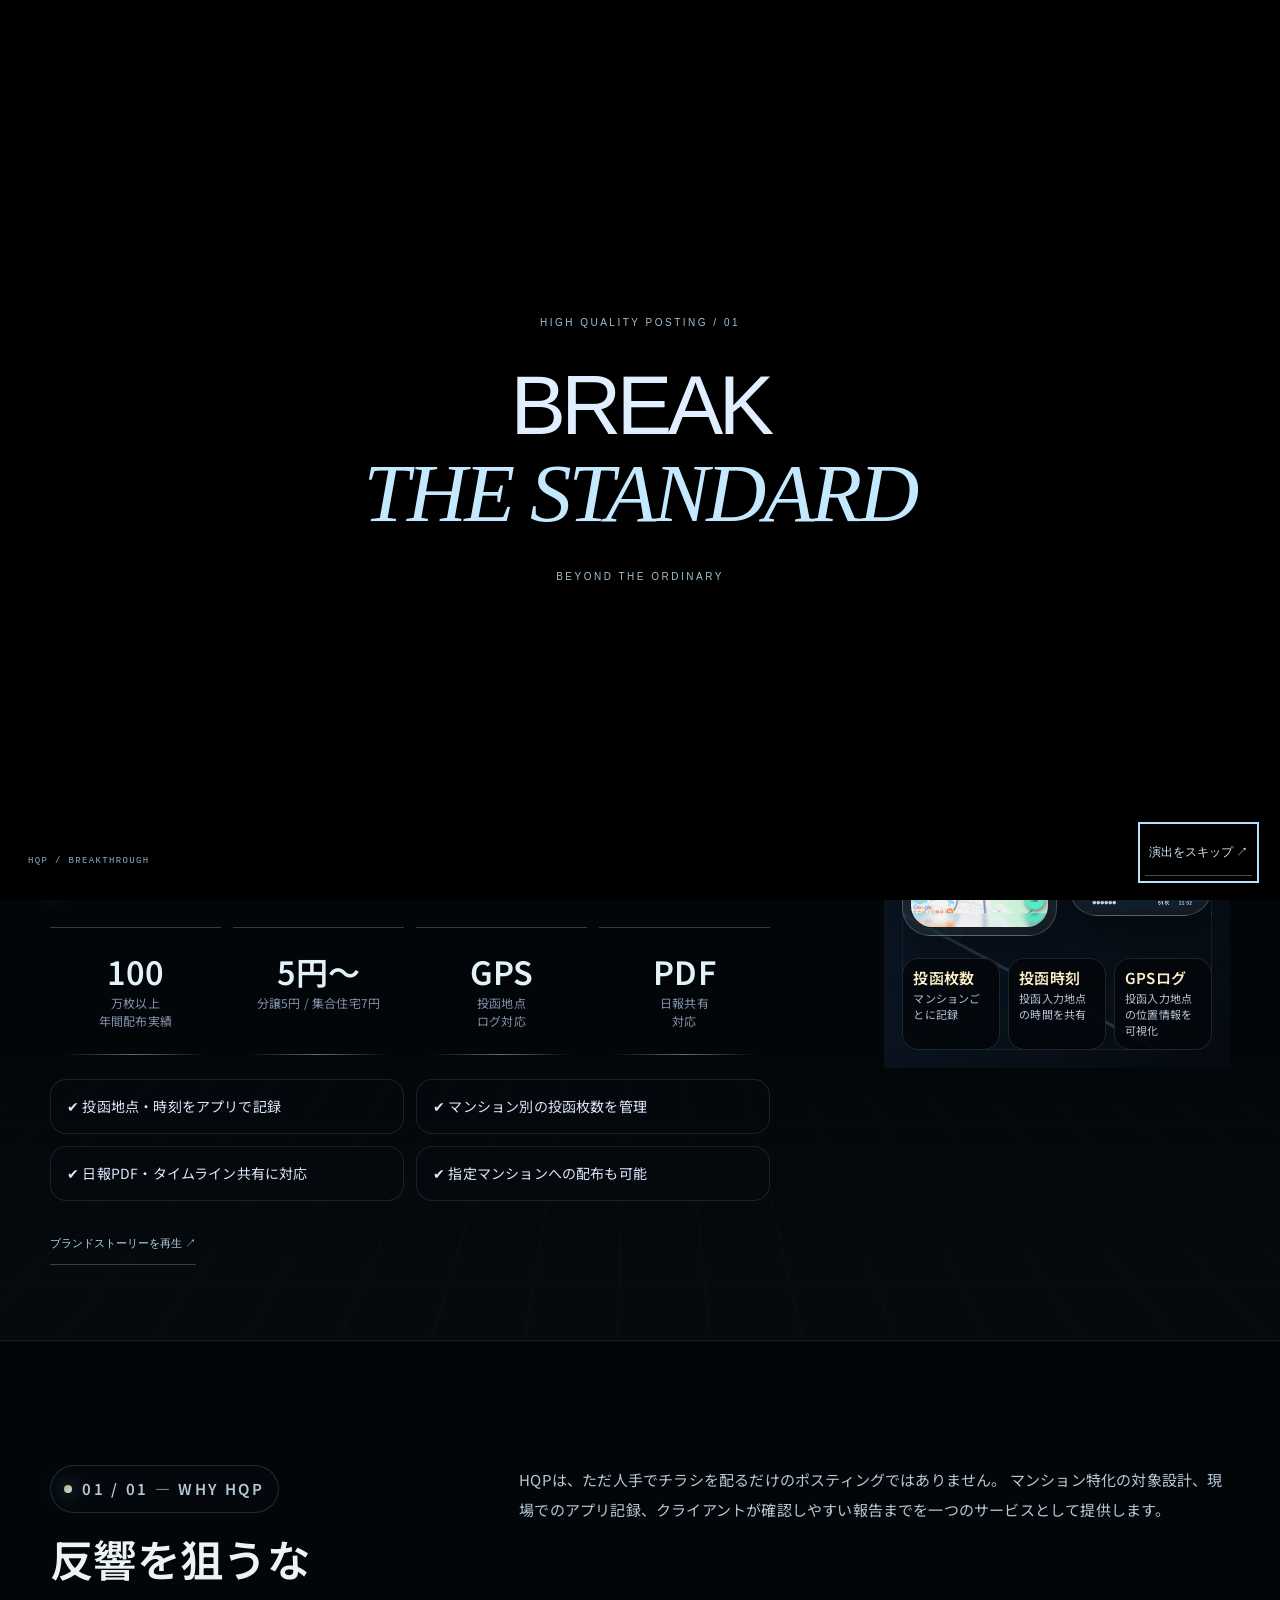
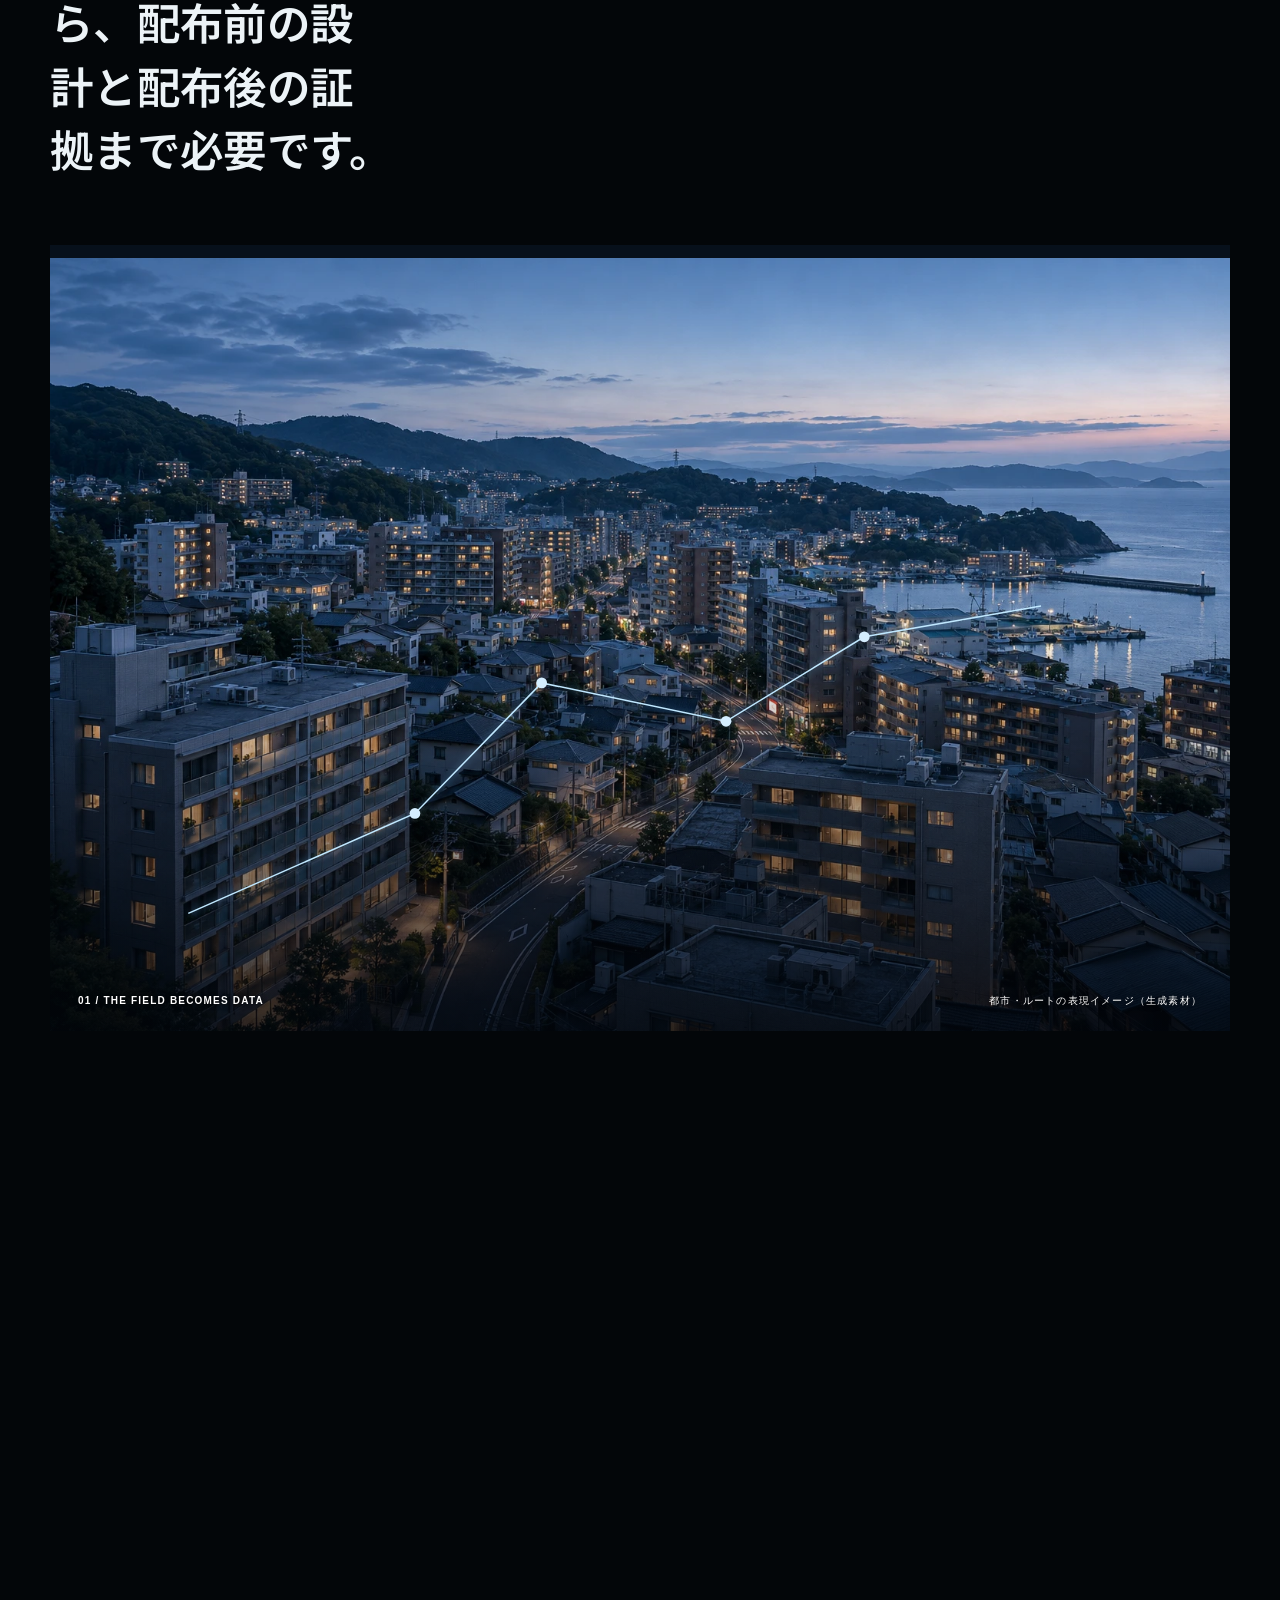
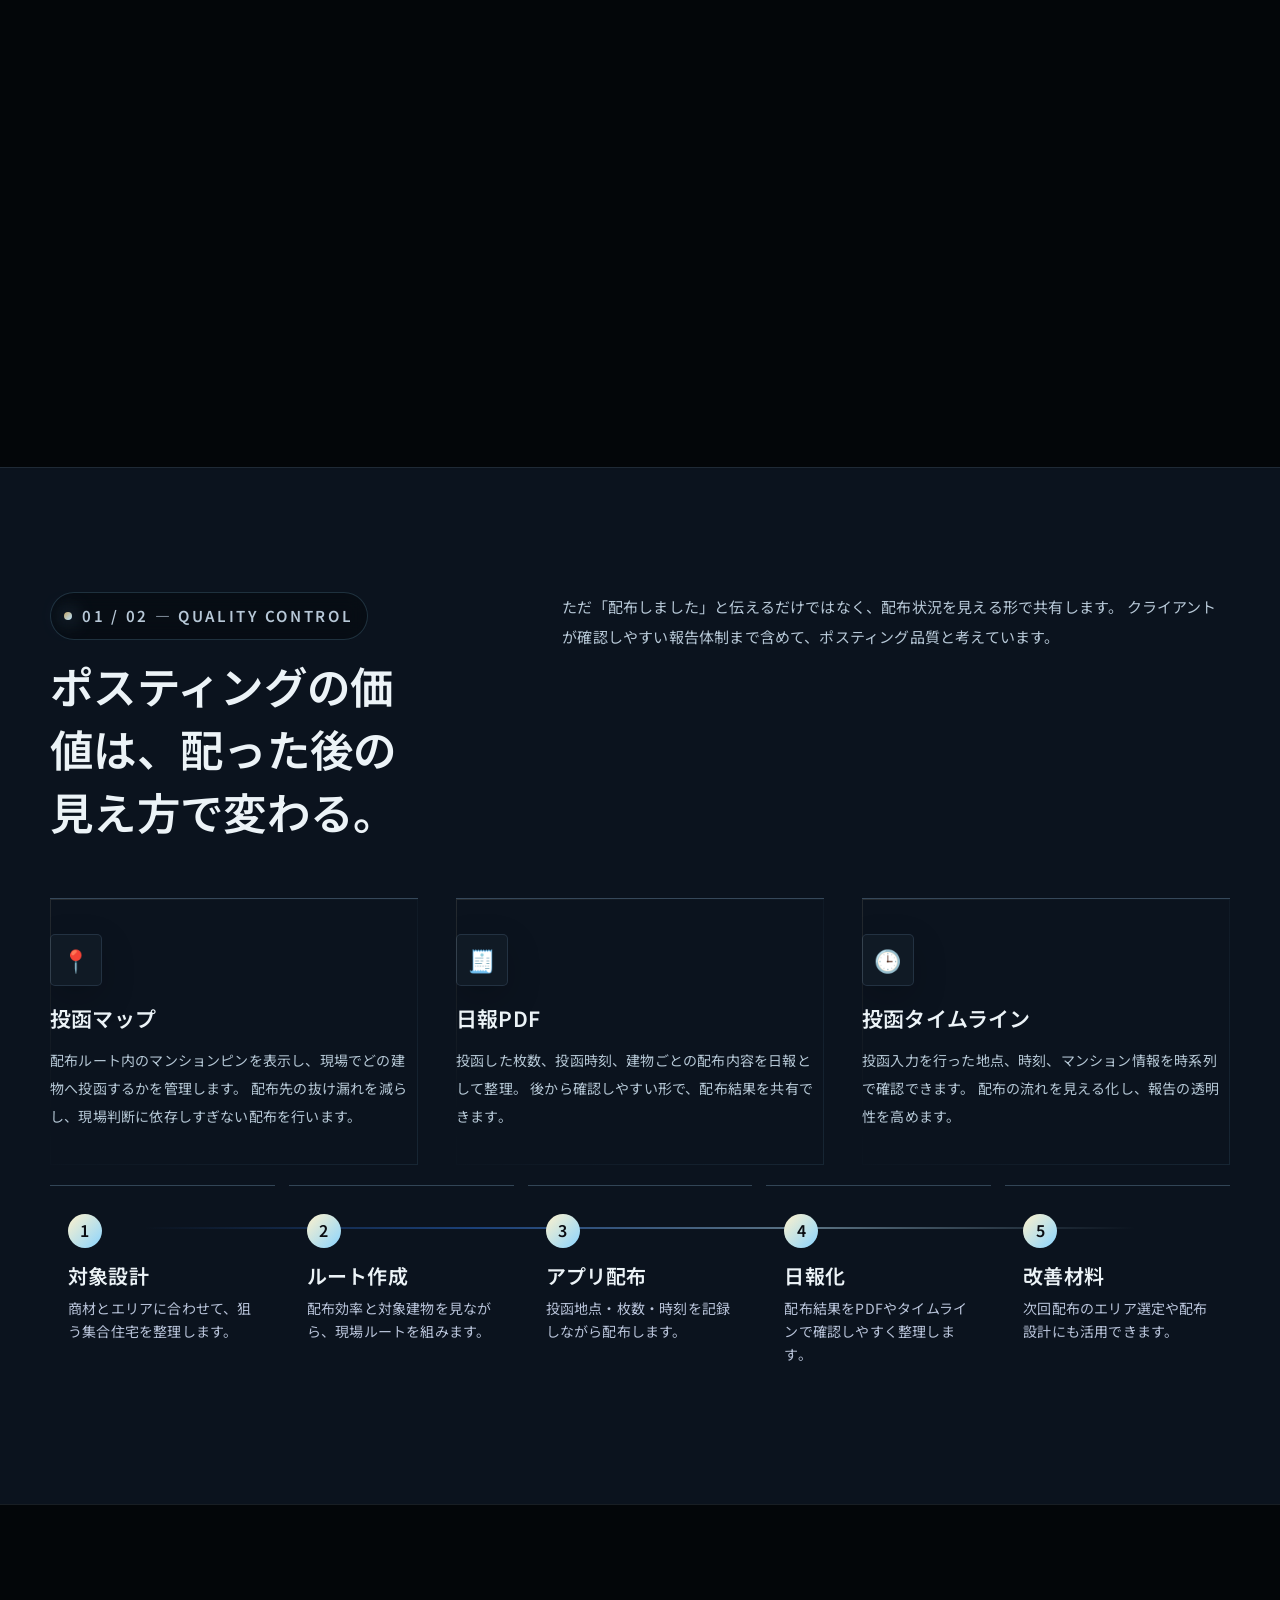
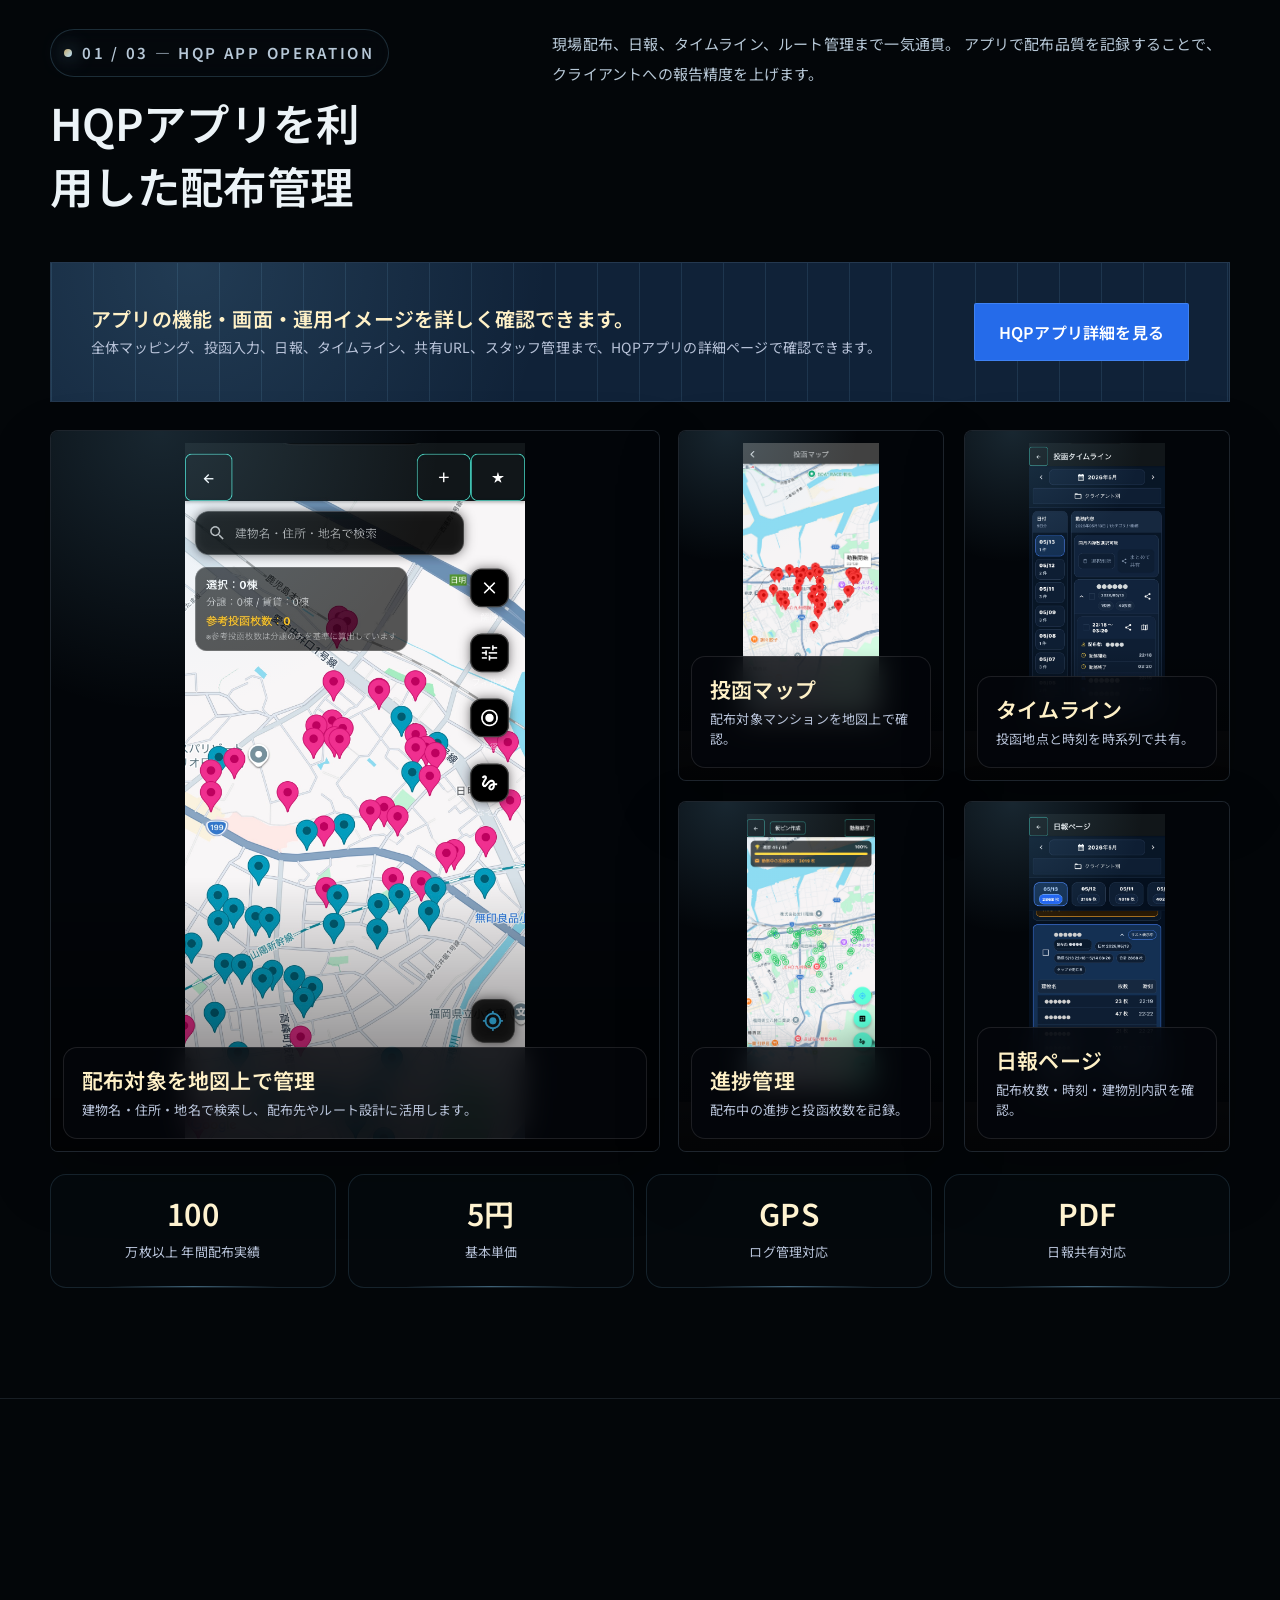
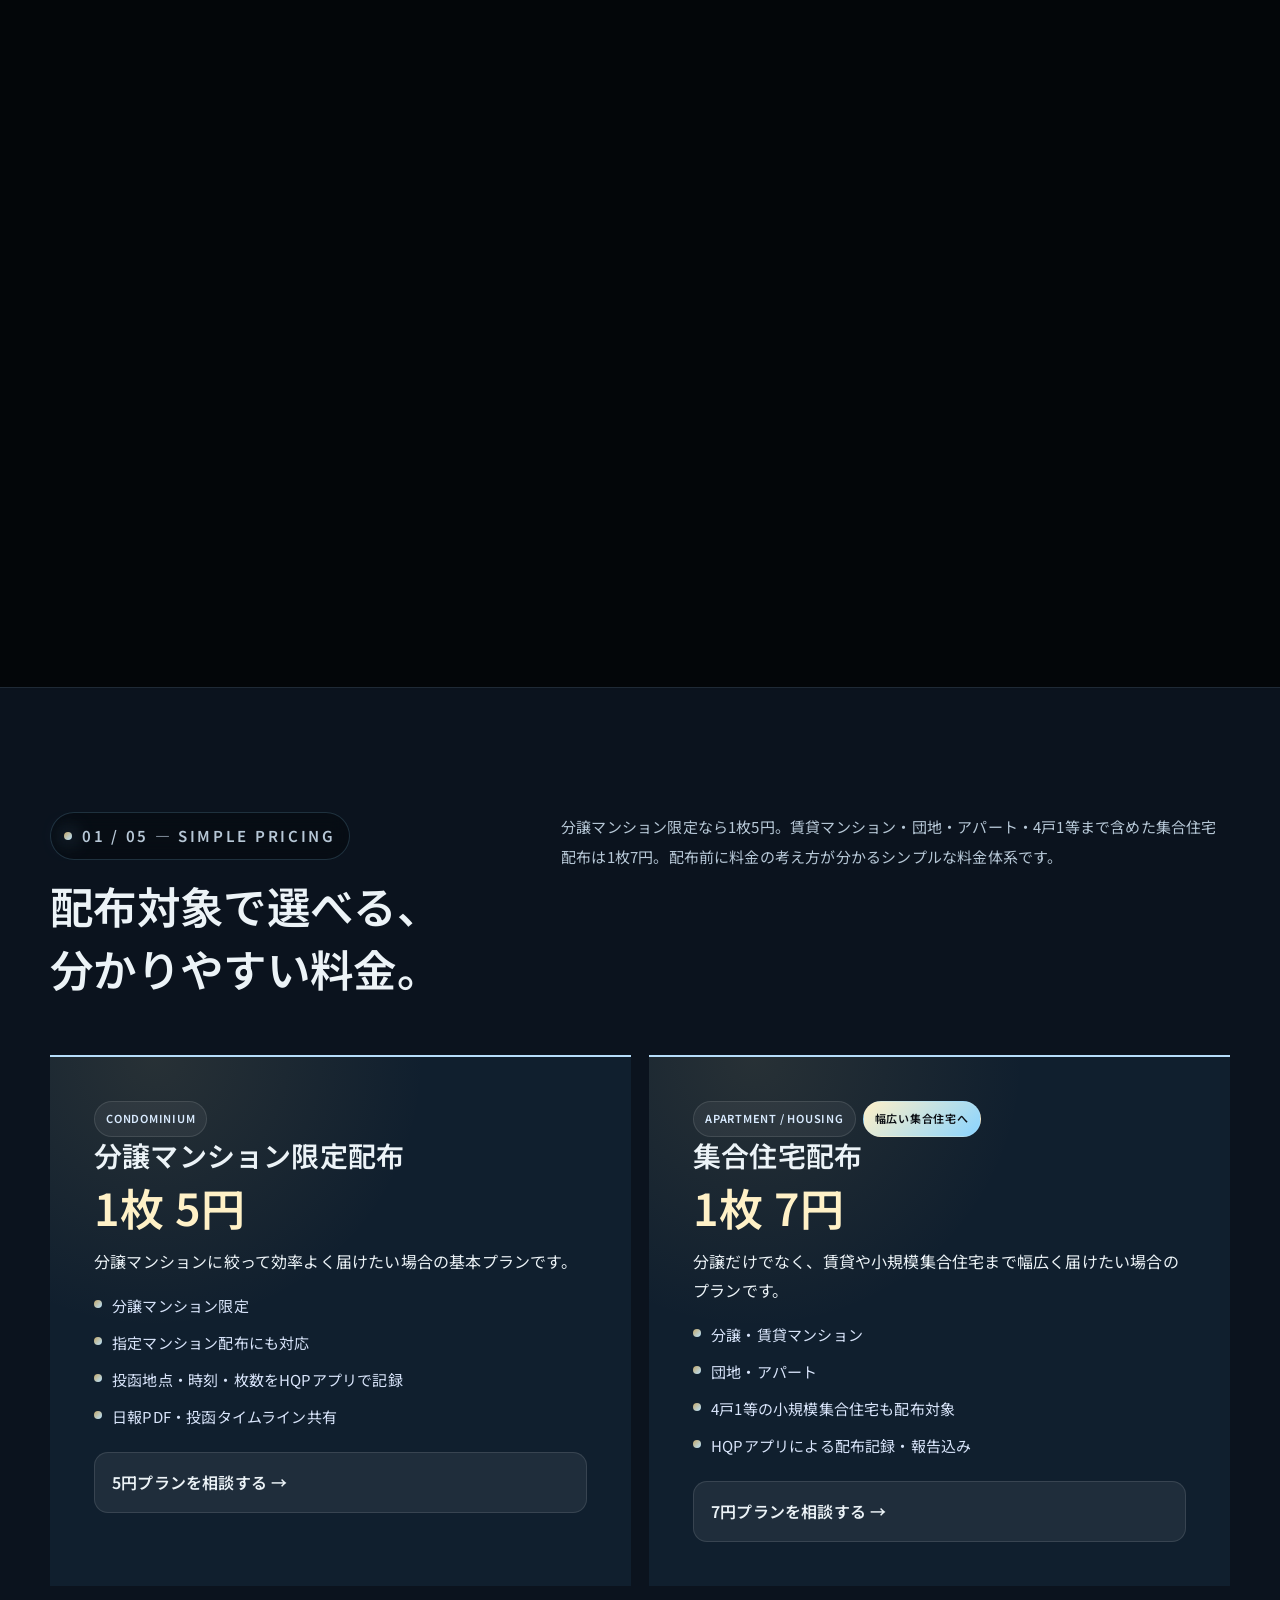
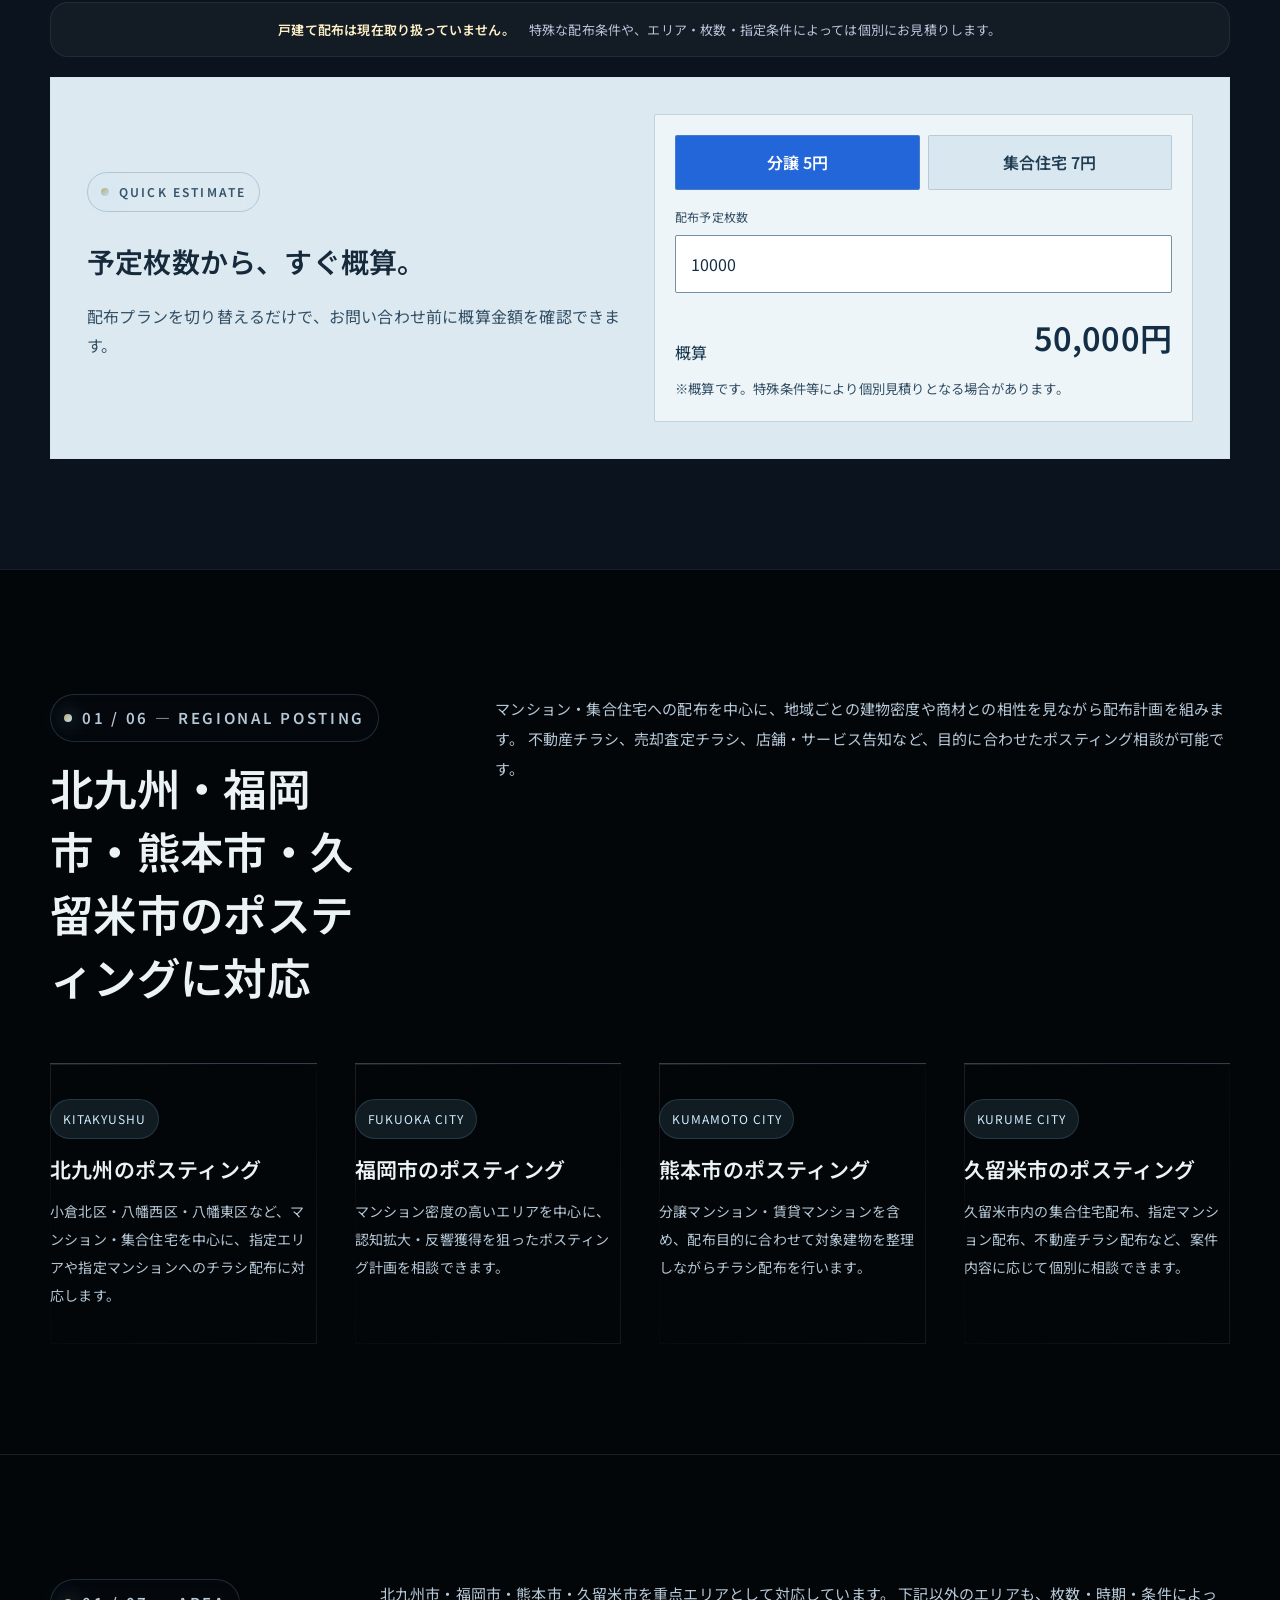
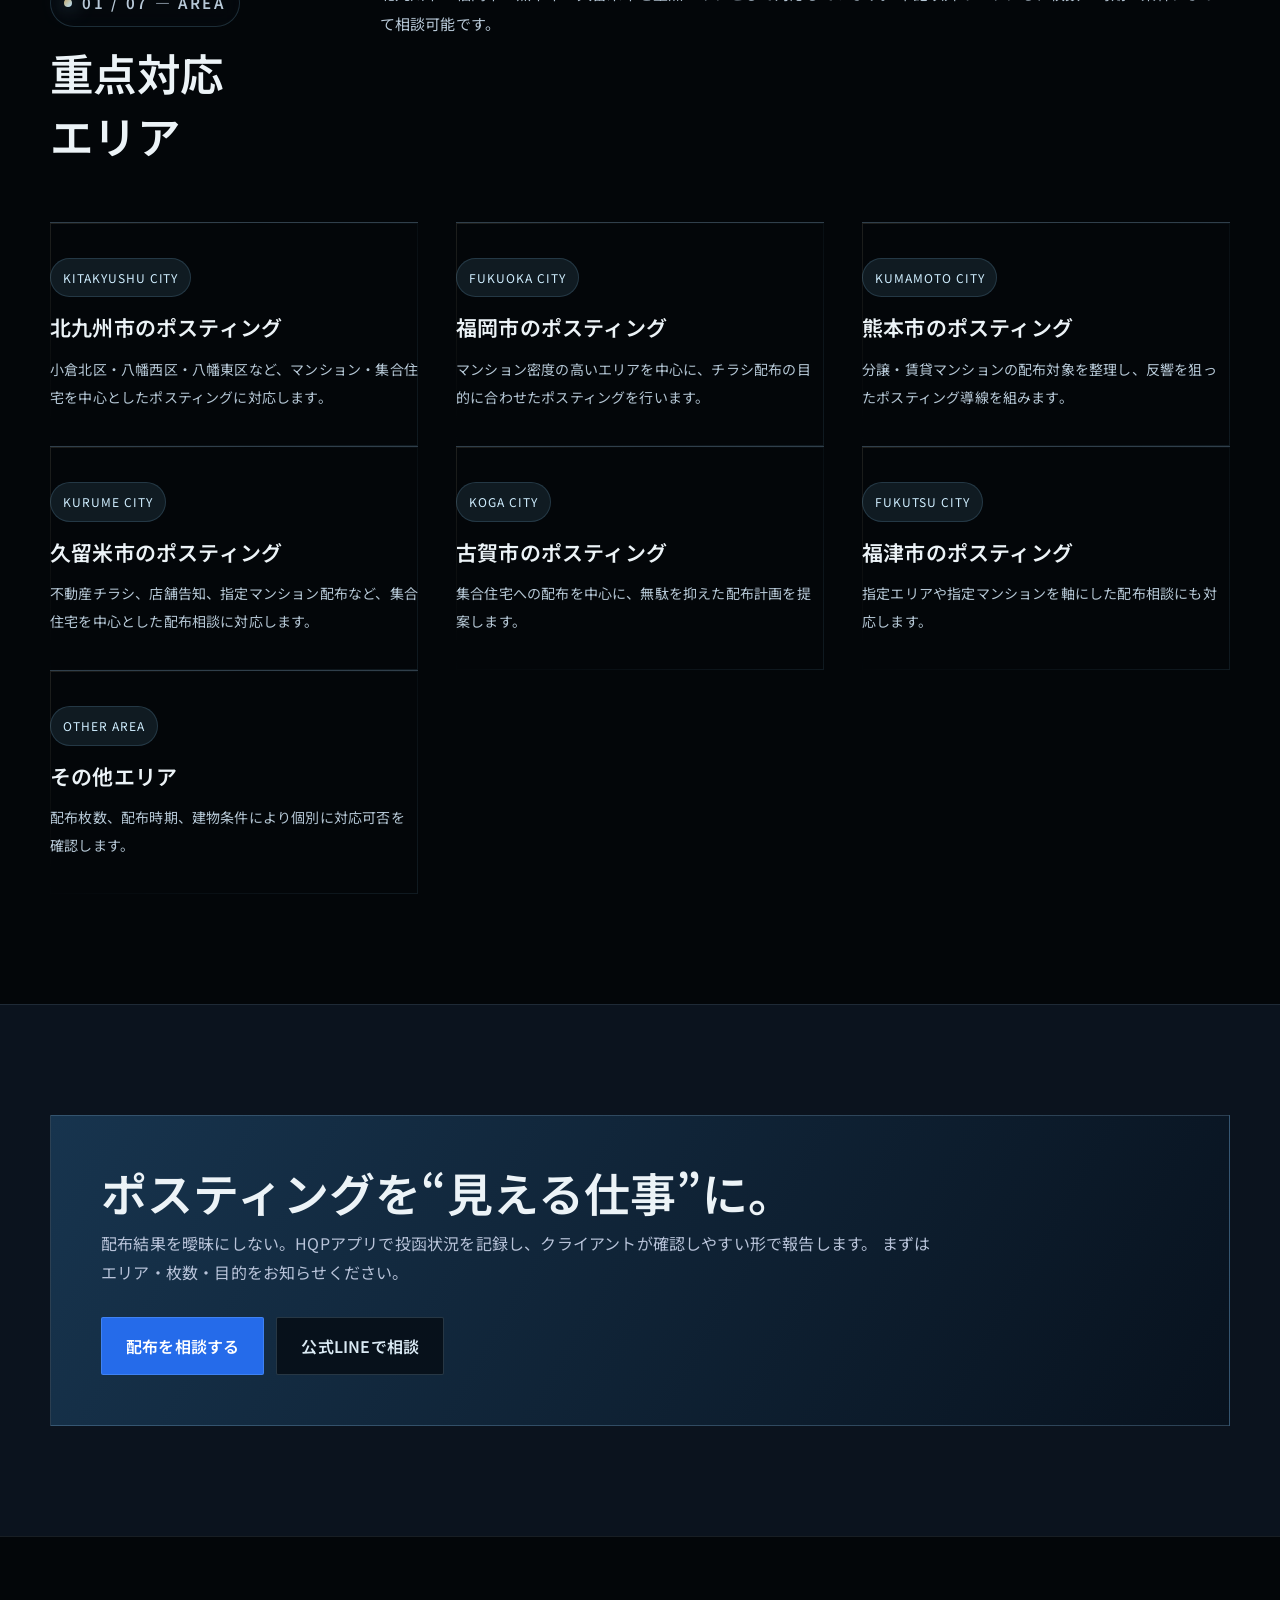
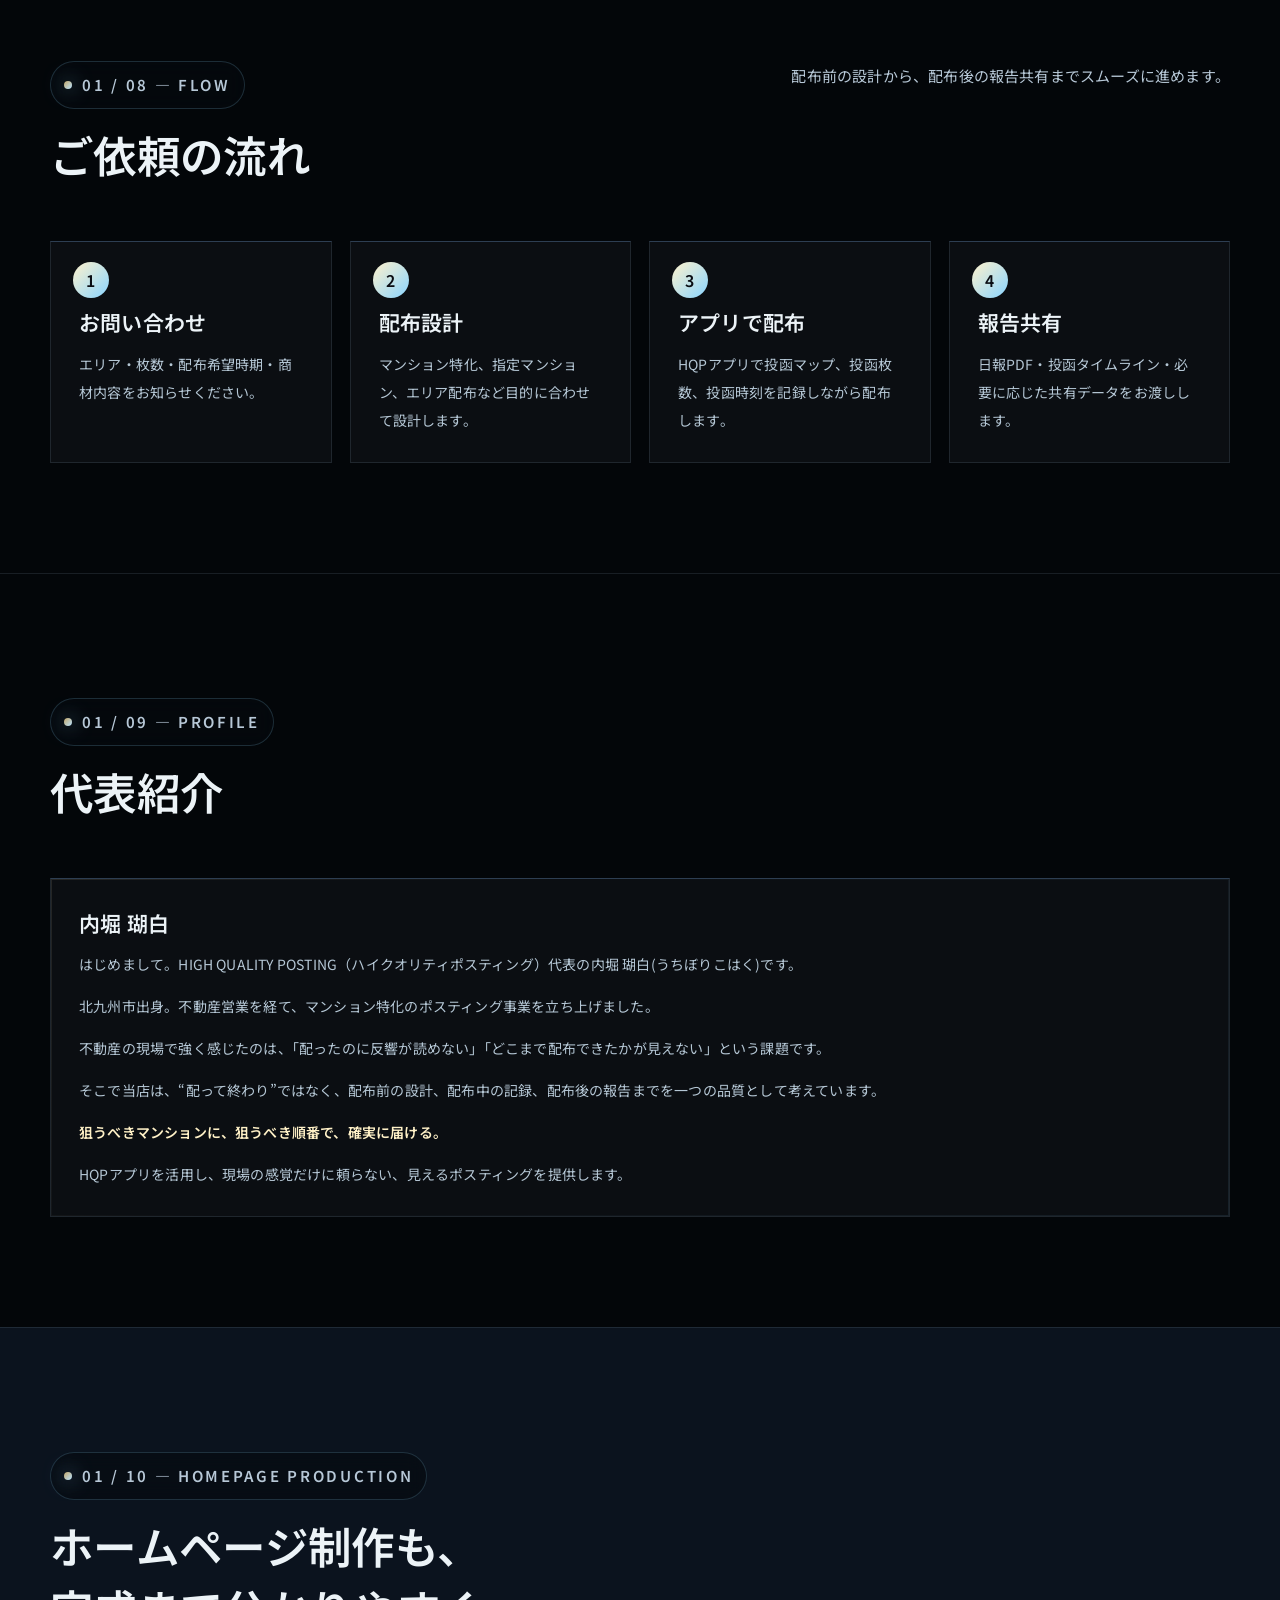
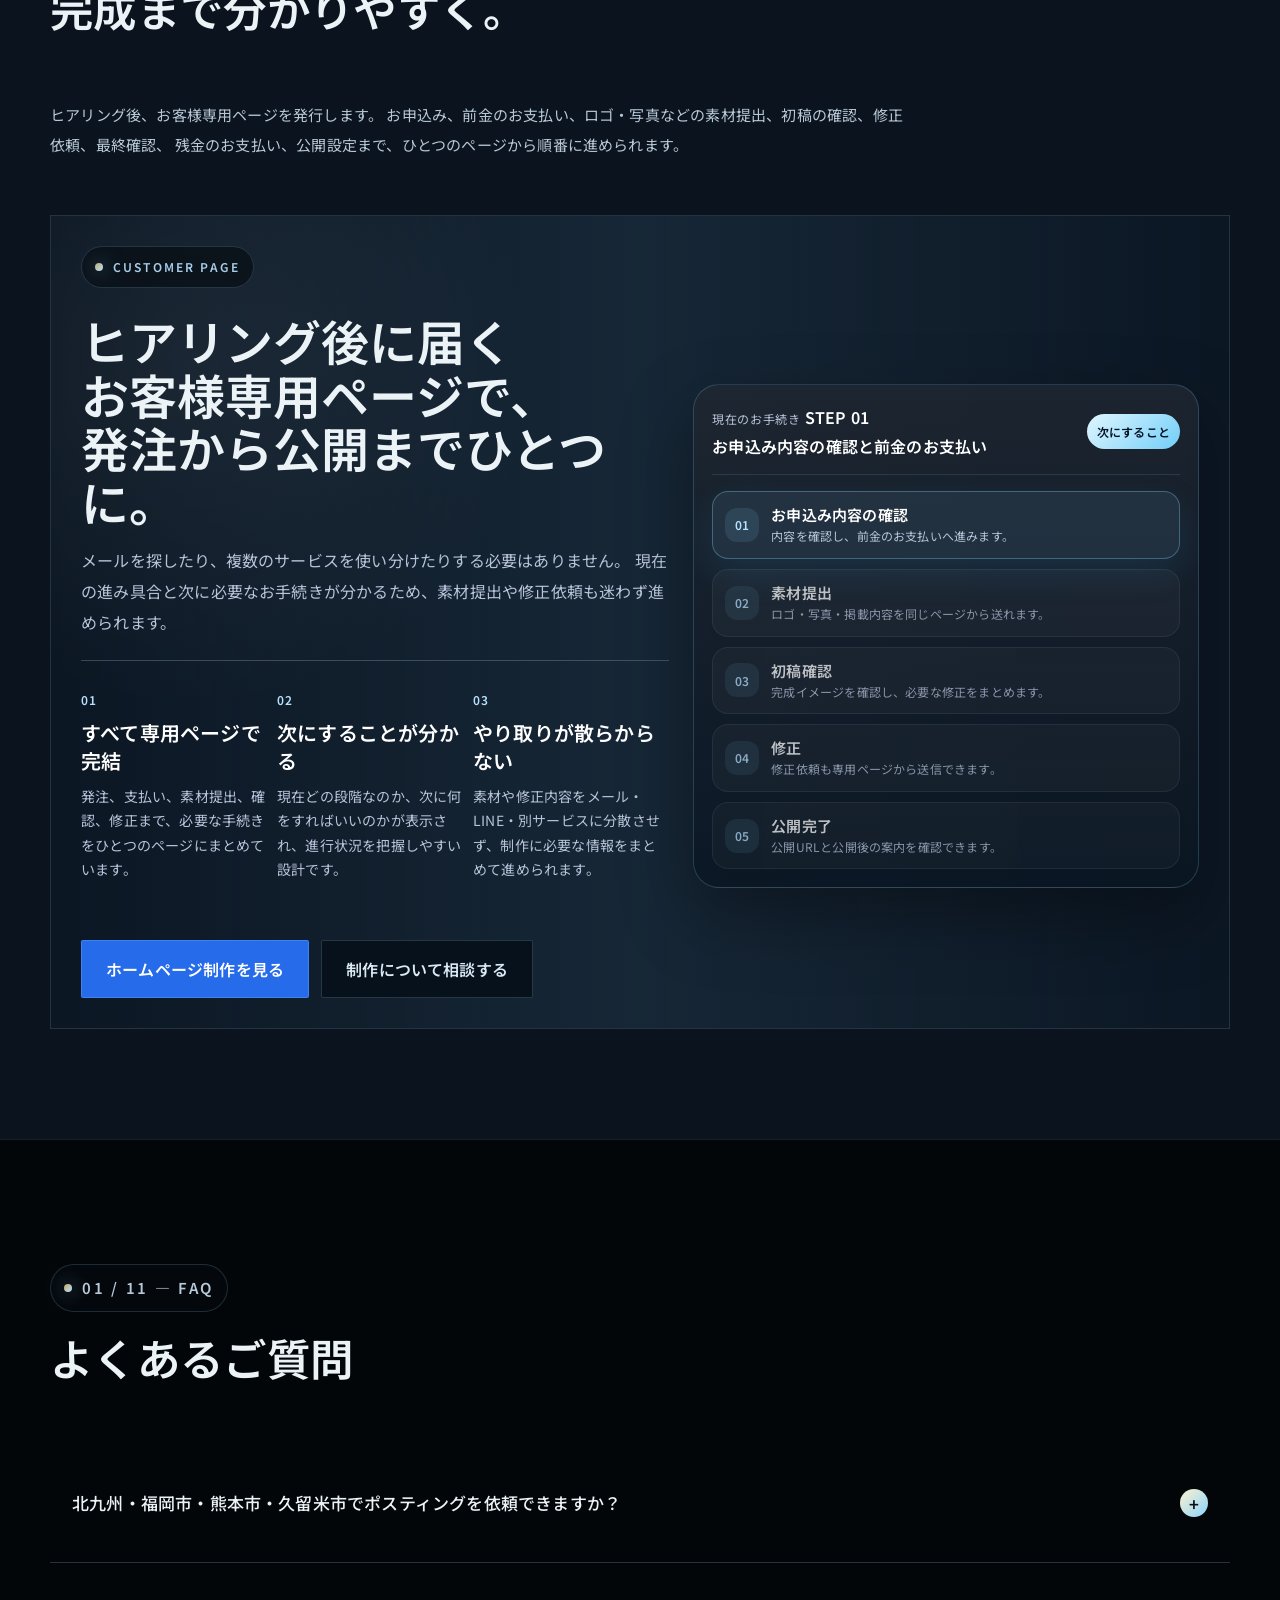
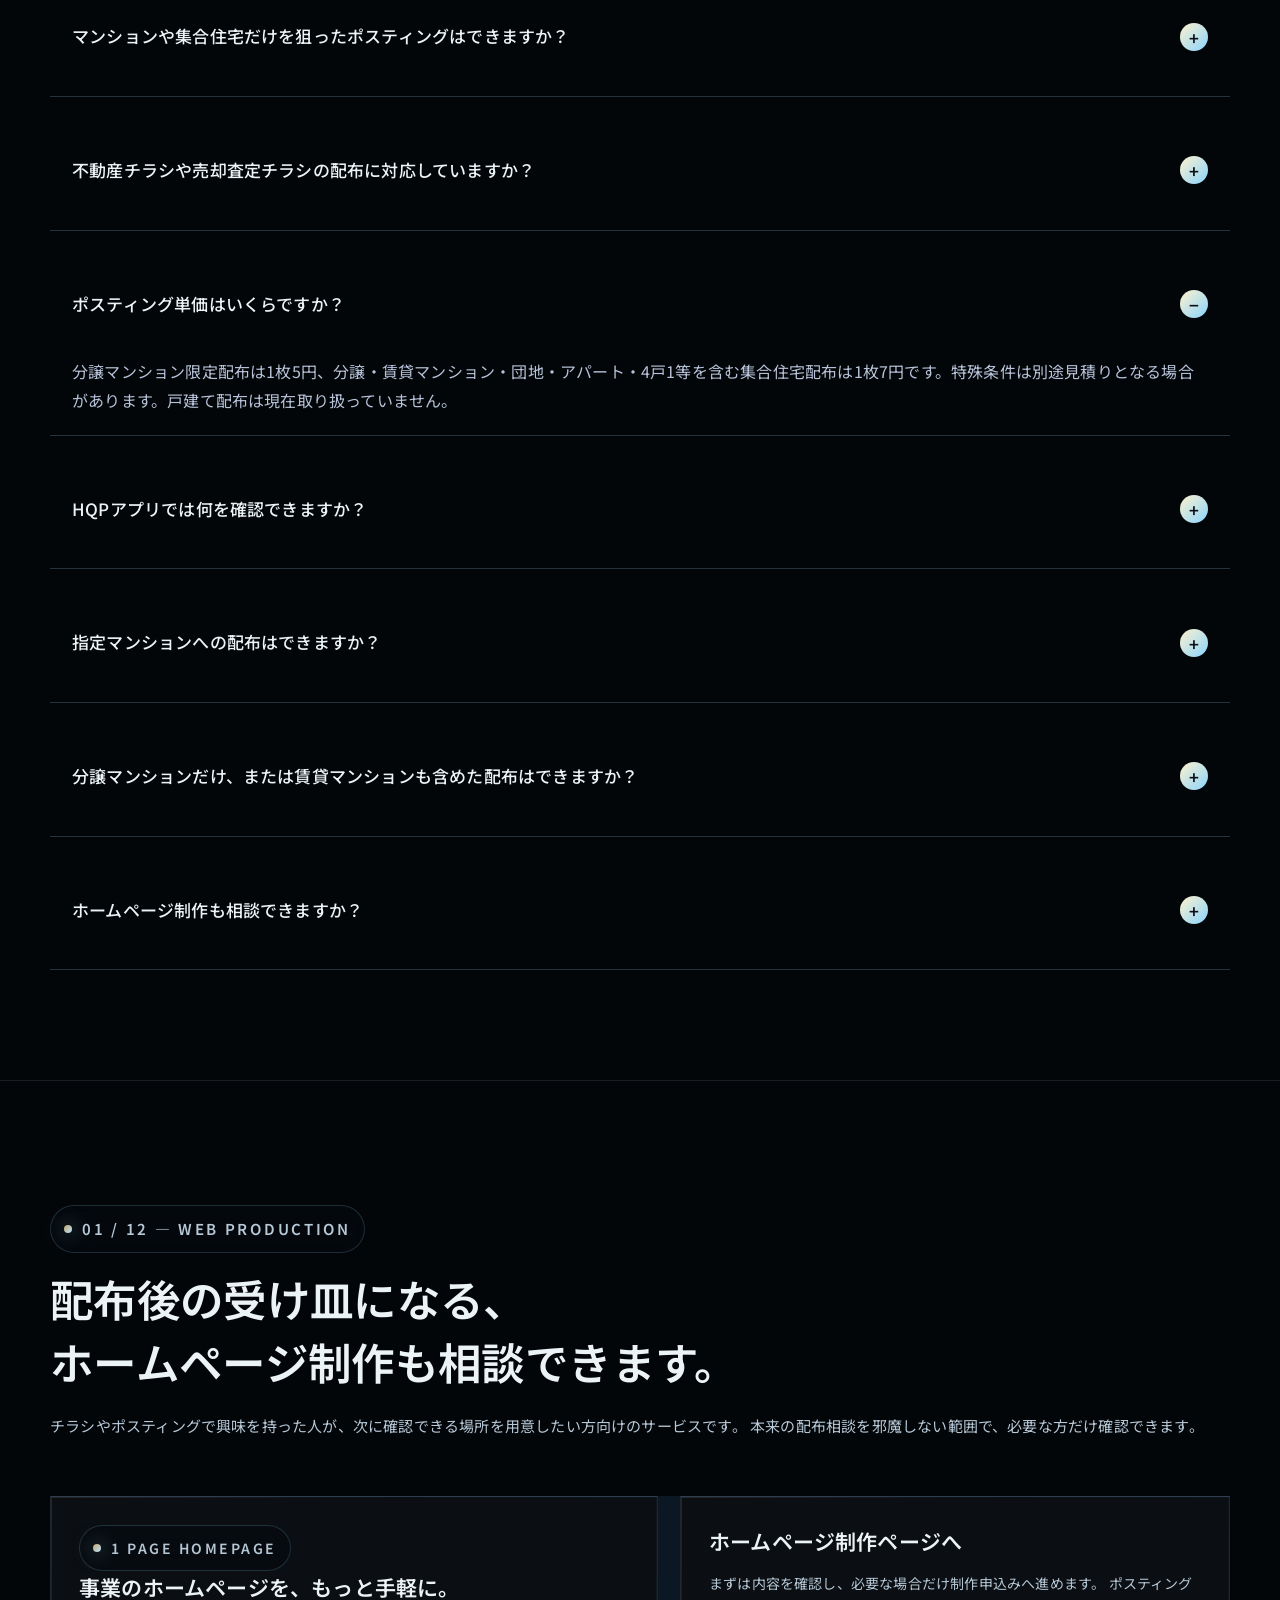
==== commit bf9d0b4e: "Replay posting and app openings on each page presentation" ====
--- a/index.html
+++ b/index.html
@@ -4205,6 +4205,7 @@
 <link rel="stylesheet" href="brand-system.css">
 <link rel="stylesheet" href="brand-experience.css">
 <script defer src="brand-experience.js"></script>
+  <link rel="icon" type="image/jpeg" href="logo.jpg">
 </head>
 
 <body class="hqp-brand brand-posting">
@@ -4251,7 +4252,7 @@
       <a href="#contact">お問い合わせ</a>
     </div>
   </header>
-<nav class="brand-chapters" aria-label="HQPブランドの3つのページ"><a href="index.html?hqp-entry=chapter" data-chapter="posting" aria-current="page"><small>01</small><strong>ポスティング<em>BREAK THE STANDARD</em></strong><b aria-hidden="true">↗</b></a><a href="hqp-app.html?hqp-entry=chapter" data-chapter="app"><small>02</small><strong>HQPアプリ<em>CONTROL THE FIELD</em></strong><b aria-hidden="true">↗</b></a><a href="https://hqp-onepage-production-system.vercel.app/homepage-production?hqp-entry=chapter" data-chapter="studio"><small>03</small><strong>ホームページ制作<em>CREATE THE EXPERIENCE</em></strong><b aria-hidden="true">↗</b></a></nav>
+<nav class="brand-chapters" aria-label="HQPブランドの3つのページ"><a href="index.html" data-chapter="posting" aria-current="page"><small>01</small><strong>ポスティング<em>BREAK THE STANDARD</em></strong><b aria-hidden="true">↗</b></a><a href="hqp-app.html" data-chapter="app"><small>02</small><strong>HQPアプリ<em>CONTROL THE FIELD</em></strong><b aria-hidden="true">↗</b></a><a href="https://hqp-onepage-production-system.vercel.app/homepage-production" data-chapter="studio"><small>03</small><strong>ホームページ制作<em>CREATE THE EXPERIENCE</em></strong><b aria-hidden="true">↗</b></a></nav>
 
   <main id="top">
     <section class="hero">
@@ -5128,7 +5129,7 @@
     </section>
   </main>
 
-  <nav class="brand-chapters" aria-label="HQPブランドの3つのページ"><a href="index.html?hqp-entry=chapter" data-chapter="posting" aria-current="page"><small>01</small><strong>ポスティング<em>BREAK THE STANDARD</em></strong><b aria-hidden="true">↗</b></a><a href="hqp-app.html?hqp-entry=chapter" data-chapter="app"><small>02</small><strong>HQPアプリ<em>CONTROL THE FIELD</em></strong><b aria-hidden="true">↗</b></a><a href="https://hqp-onepage-production-system.vercel.app/homepage-production?hqp-entry=chapter" data-chapter="studio"><small>03</small><strong>ホームページ制作<em>CREATE THE EXPERIENCE</em></strong><b aria-hidden="true">↗</b></a></nav>
+  <nav class="brand-chapters" aria-label="HQPブランドの3つのページ"><a href="index.html" data-chapter="posting" aria-current="page"><small>01</small><strong>ポスティング<em>BREAK THE STANDARD</em></strong><b aria-hidden="true">↗</b></a><a href="hqp-app.html" data-chapter="app"><small>02</small><strong>HQPアプリ<em>CONTROL THE FIELD</em></strong><b aria-hidden="true">↗</b></a><a href="https://hqp-onepage-production-system.vercel.app/homepage-production" data-chapter="studio"><small>03</small><strong>ホームページ制作<em>CREATE THE EXPERIENCE</em></strong><b aria-hidden="true">↗</b></a></nav>
   <footer>
     <div class="container footer-grid">
       <div>
--- a/brand-experience.css
+++ b/brand-experience.css
@@ -24,7 +24,7 @@
 .hqp-brand .value-card strong{font:400 clamp(36px,4.6vw,70px)/1.2 Georgia,serif;color:#a0c5e4}
 .hqp-brand .process-wrap{border:0;border-radius:0;background:none}
 .hqp-brand .process-card{background:none;border:0;border-left:1px solid #9abbd34d;padding:36px 30px}
-.hqp-brand .process-card .step{font:400 50px/1 Georgia,serif;color:#a5cdec;background:none;border:0}
+.hqp-brand .process-card .step{display:block;width:auto;height:auto;min-height:1.1em;white-space:nowrap;overflow-wrap:normal;word-break:normal;font:400 50px/1.1 Georgia,serif;font-variant-numeric:tabular-nums;color:#a5cdec;background:none;border:0;border-radius:0;box-shadow:none;margin:0 0 24px}
 .hqp-brand .workflow-step{border-radius:0;box-shadow:none;background:none;border:0;border-top:1px solid #adcde54d;padding:30px 12px}
 .hqp-brand .plan-card{background:#0c1825;border:0;border-top:2px solid #91b8d6;padding:36px 28px}
 .hqp-brand .plan-name{color:#b3ddff}.hqp-brand .feature-table{background:#09121b;border-color:#89adc833}.hqp-brand .feature-table th{background:#142232}
@@ -91,3 +91,14 @@
 /* The administration overview scrolls away before the feature-led sticky display. */
 .brand-app .screen-feature{position:relative;top:auto}
 @media(min-width:901px){.brand-app .screen-grid{grid-column:1/-1;grid-template-columns:repeat(2,minmax(0,1fr))}.brand-app.field-enhanced .screen-grid{grid-column:2;grid-template-columns:1fr}.brand-app.field-enhanced .field-stage{grid-row:2}.brand-app.field-enhanced .screen-grid{grid-row:2}}
+
+/* Natural-flow numerals: no fixed badge box, no overlapping decorative connector. */
+.brand-app .process-wrap::before,.brand-app .process-wrap::after{display:none}
+.brand-app .process-grid{gap:0;align-items:stretch;border-top:1px solid #9abbd34d}
+.brand-app .process-card{display:flex;flex-direction:column;padding:34px 28px;border-left:1px solid #9abbd34d}
+.brand-app .process-card:first-child{border-left:0}
+.brand-app .process-card h3{line-height:1.6;word-break:normal;overflow-wrap:normal;text-wrap:balance;margin:0 0 14px}
+.brand-app .process-card h3 span{display:inline-block;white-space:nowrap}
+.brand-app .process-card p{line-height:1.9}
+.brand-app .process-card ul{margin-top:auto;padding-top:22px;line-height:1.8}
+@media(max-width:980px){.brand-app .process-card,.brand-app .process-card:first-child{border-left:0;border-bottom:1px solid #9abbd34d;padding:30px 8px}.brand-app .process-card .step{font-size:42px;margin-bottom:18px}.brand-app .process-card ul{margin-top:0;padding-top:16px}}
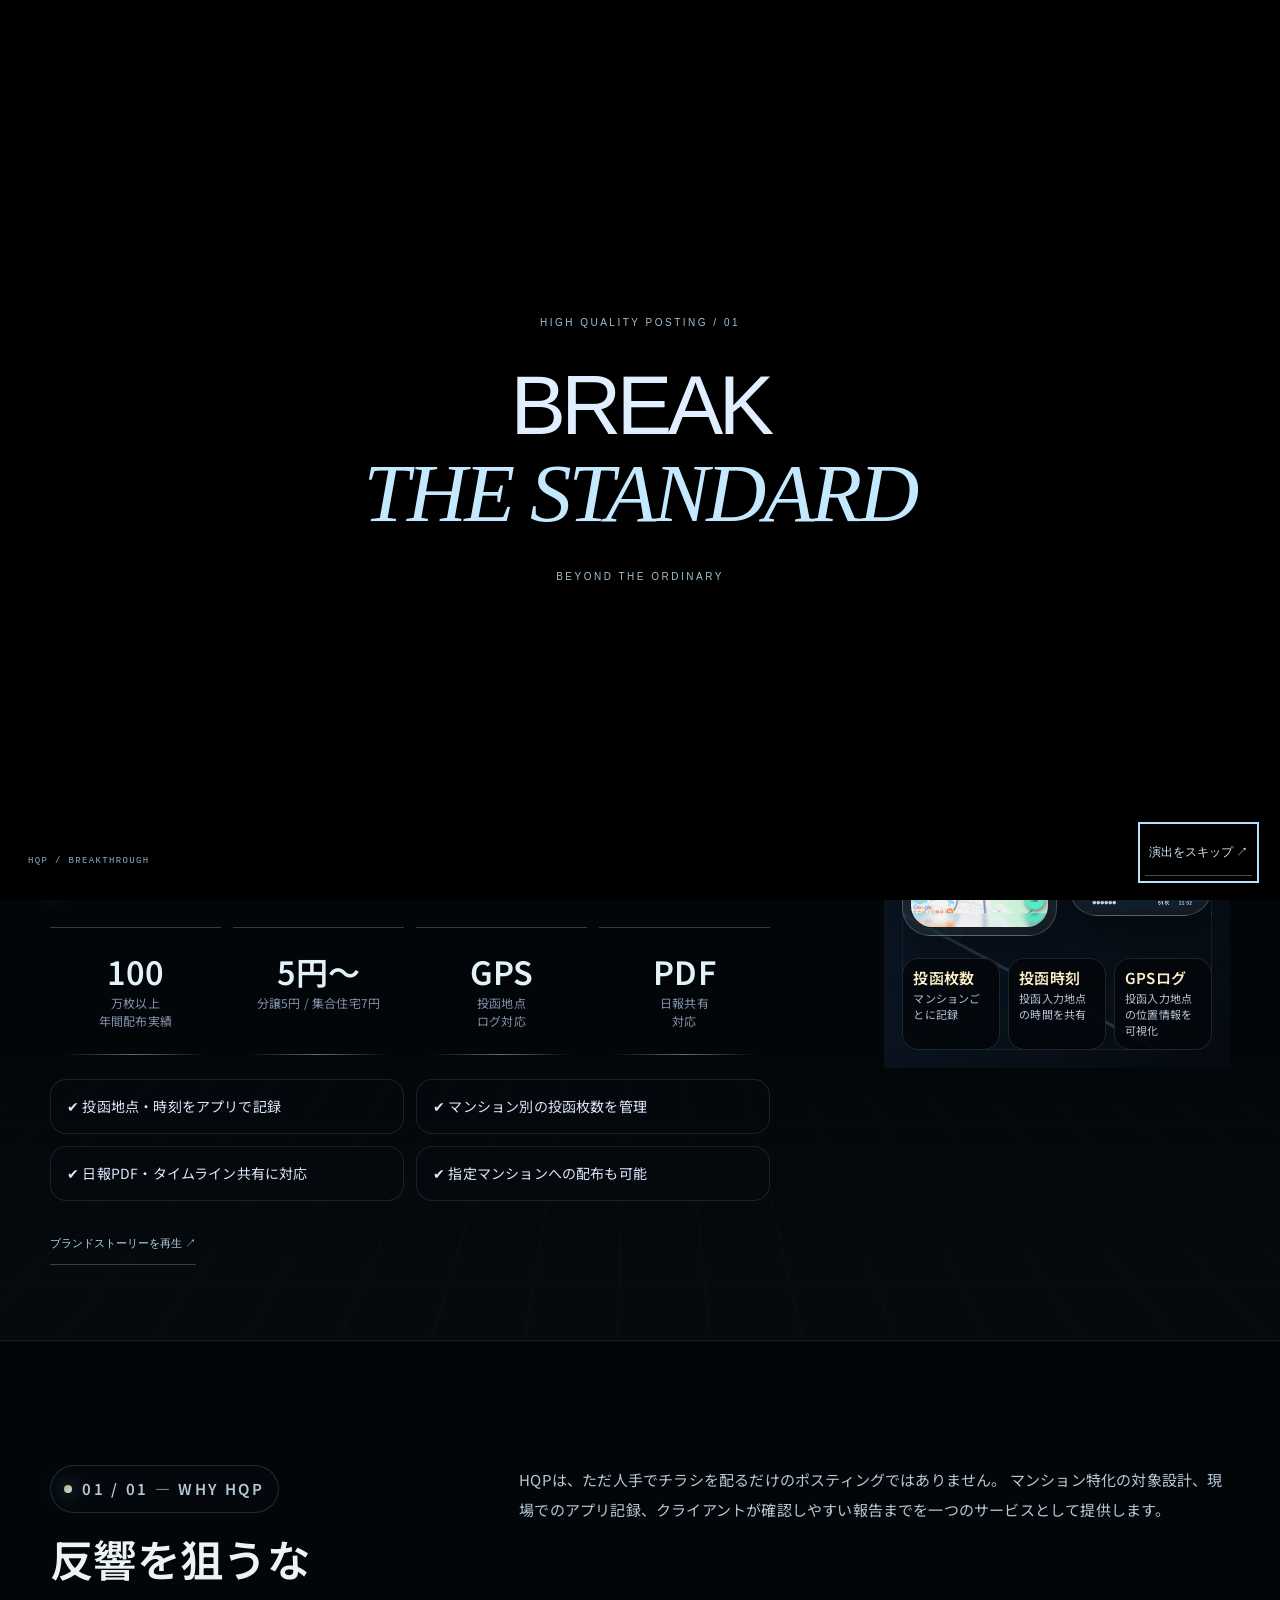
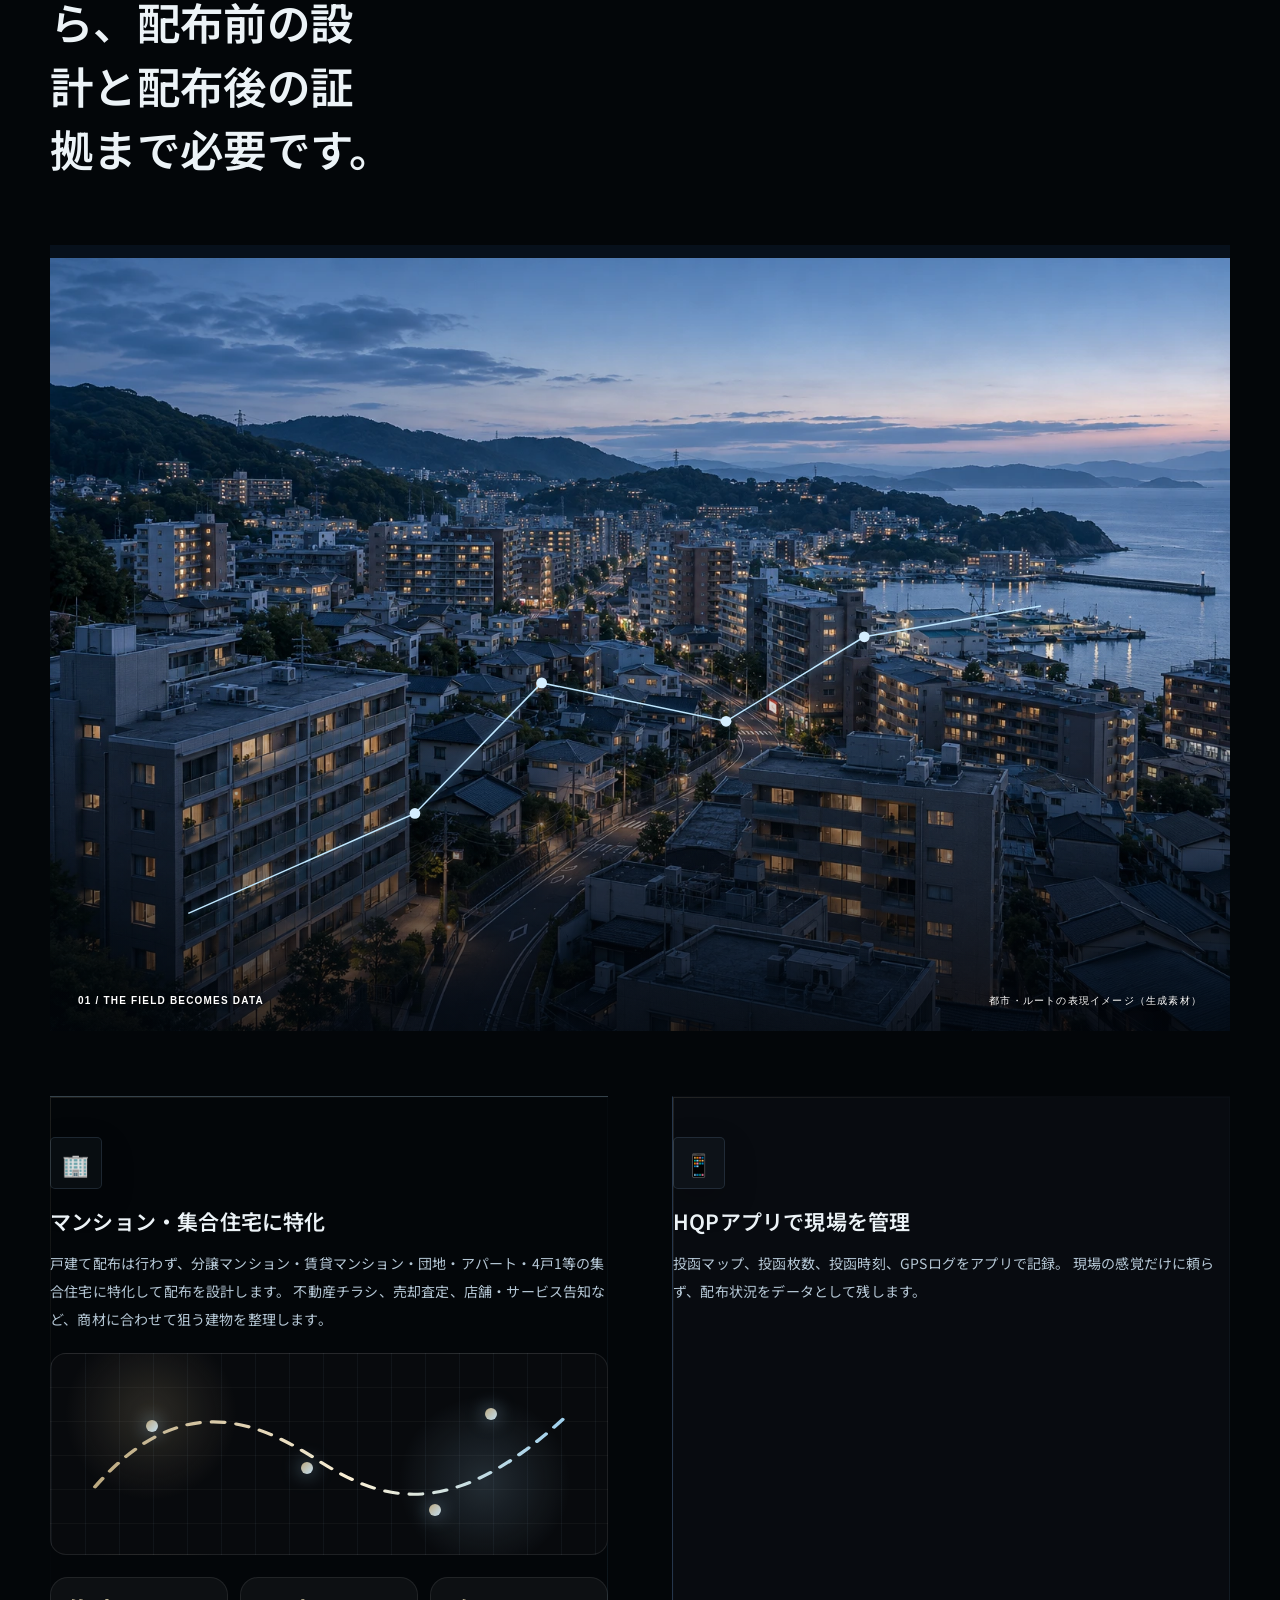
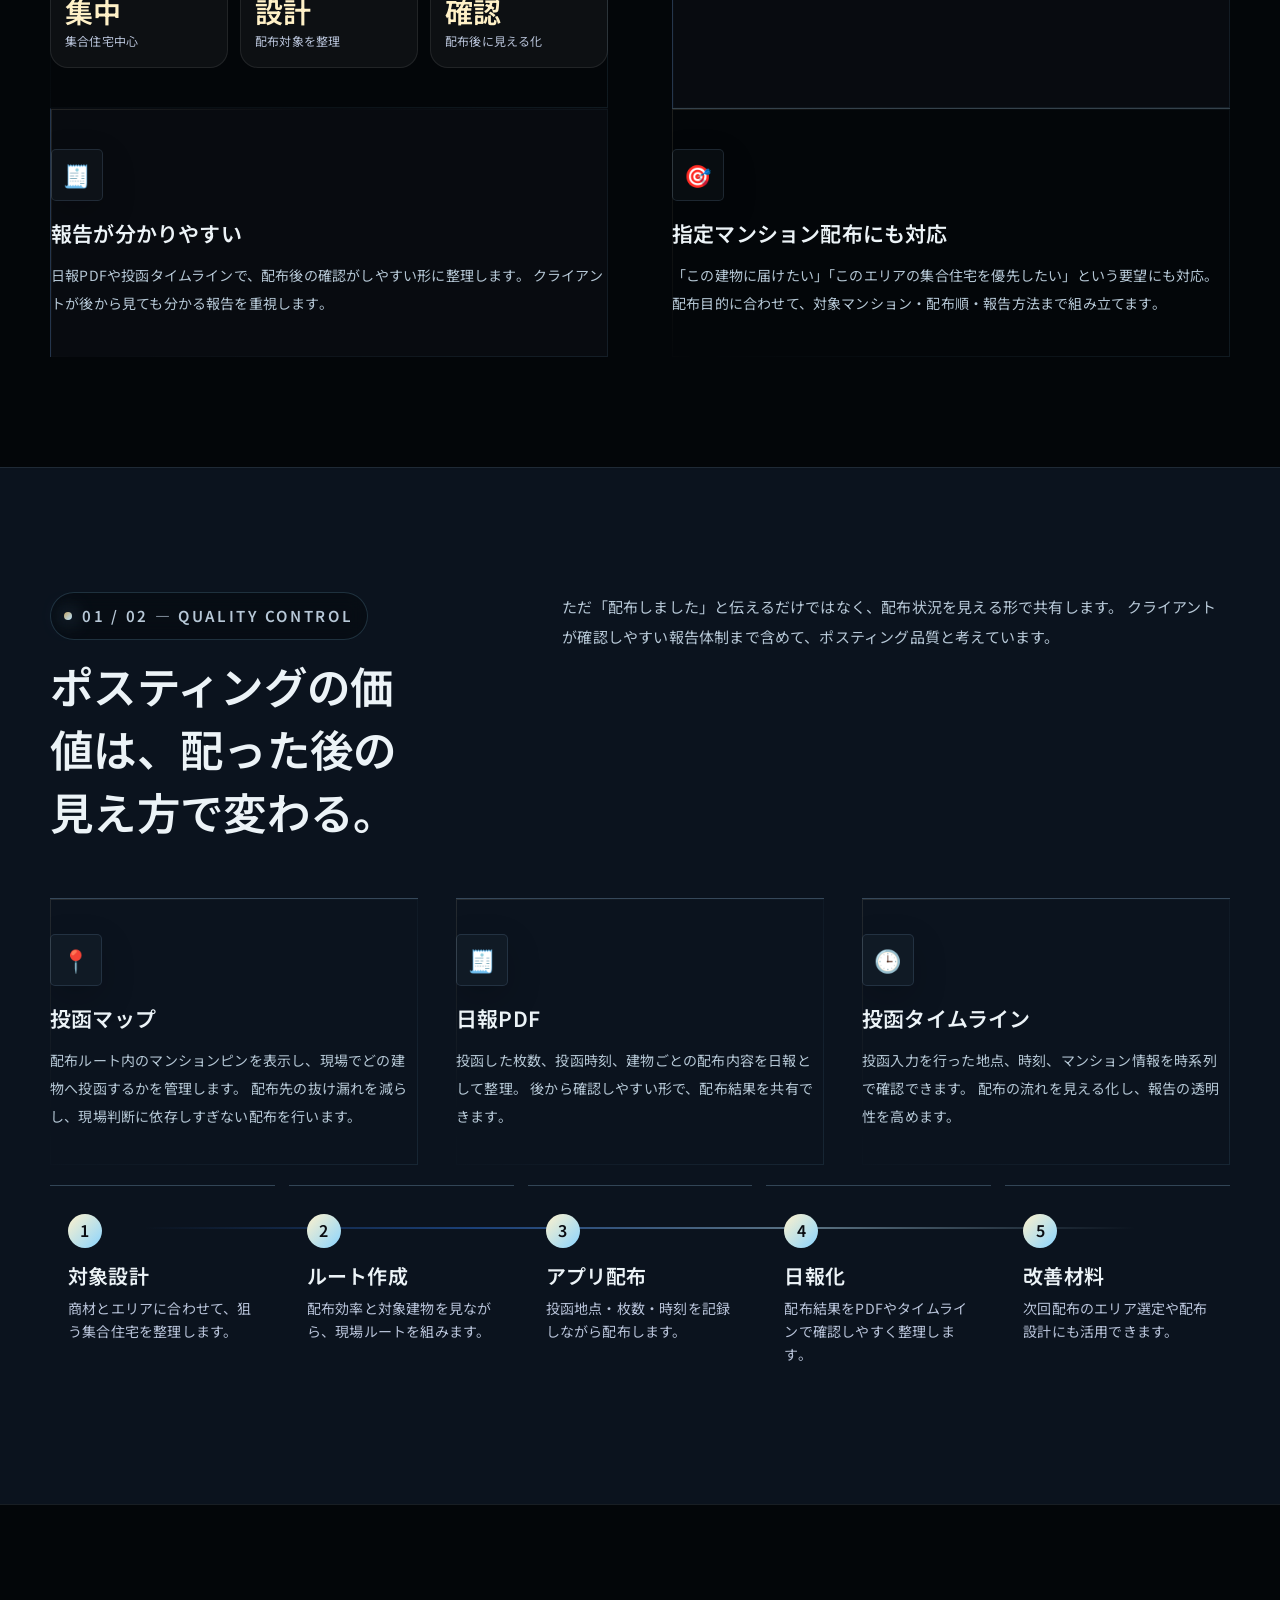
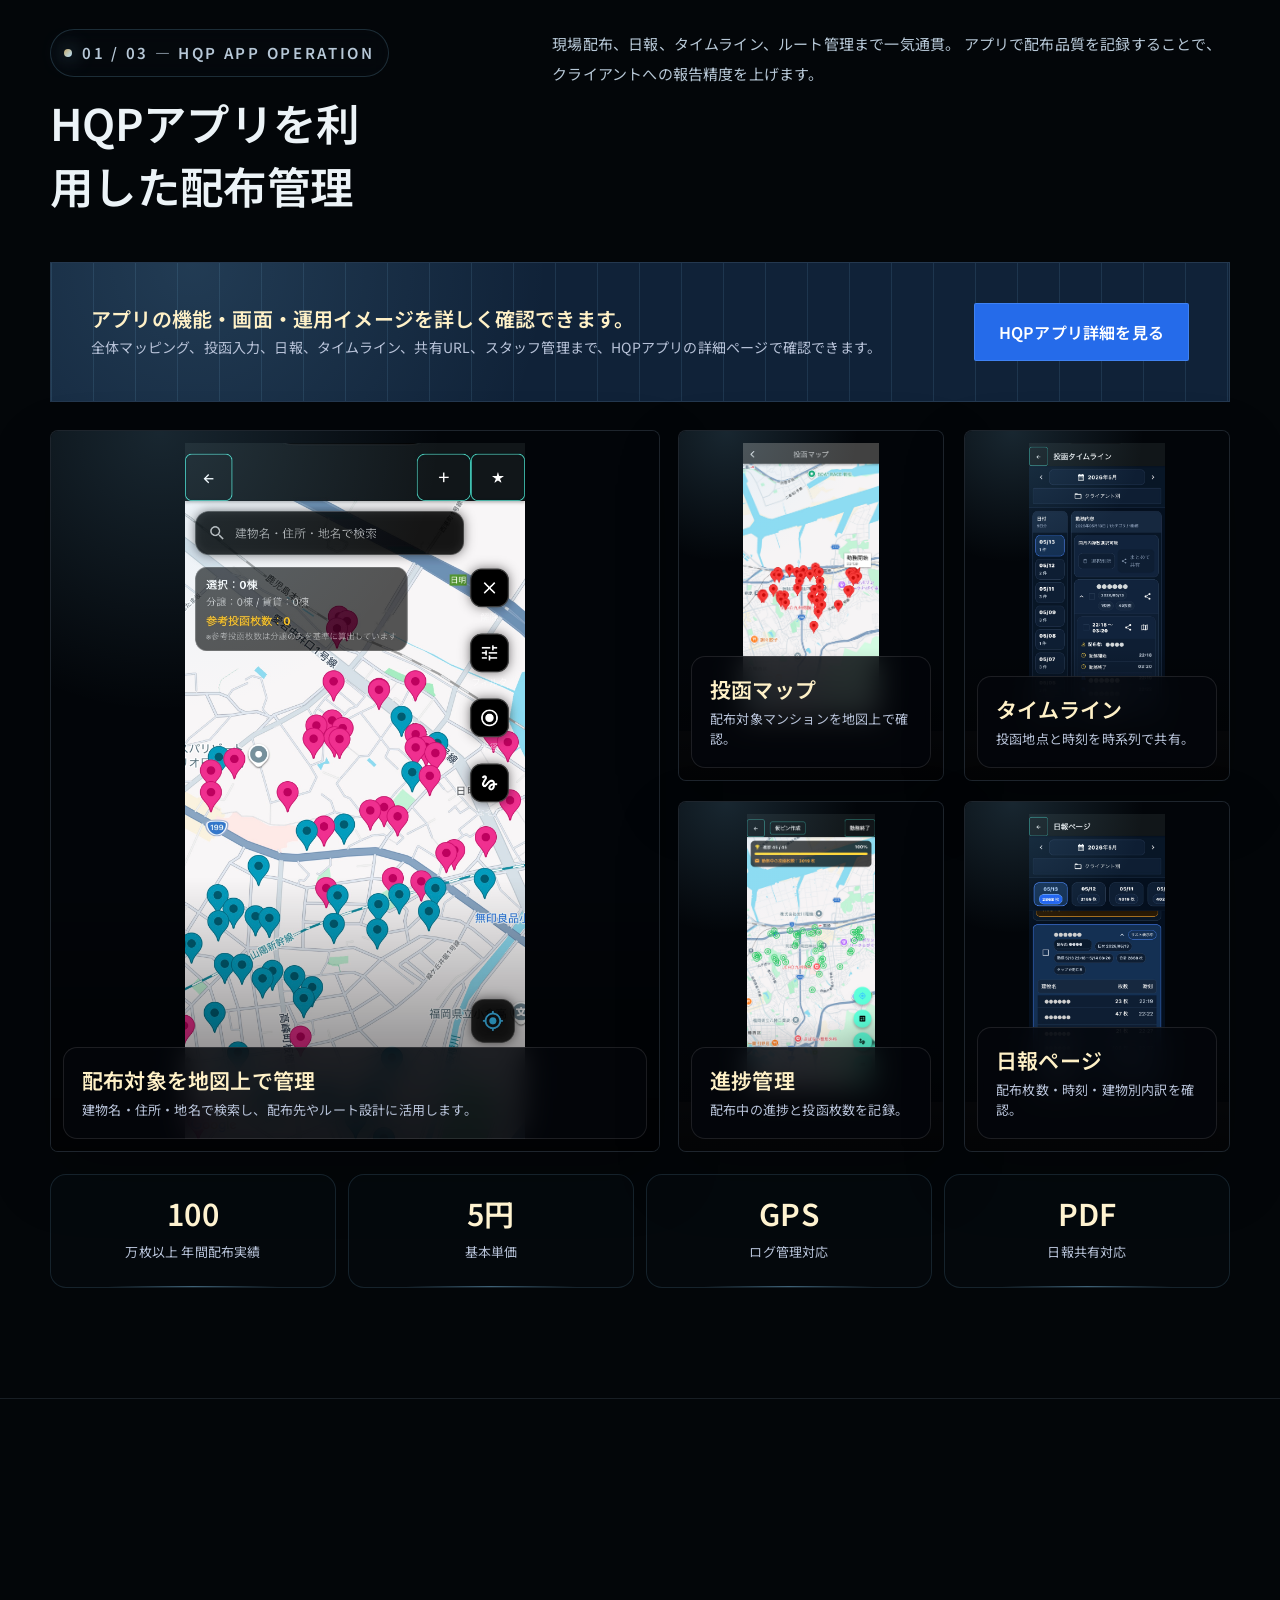
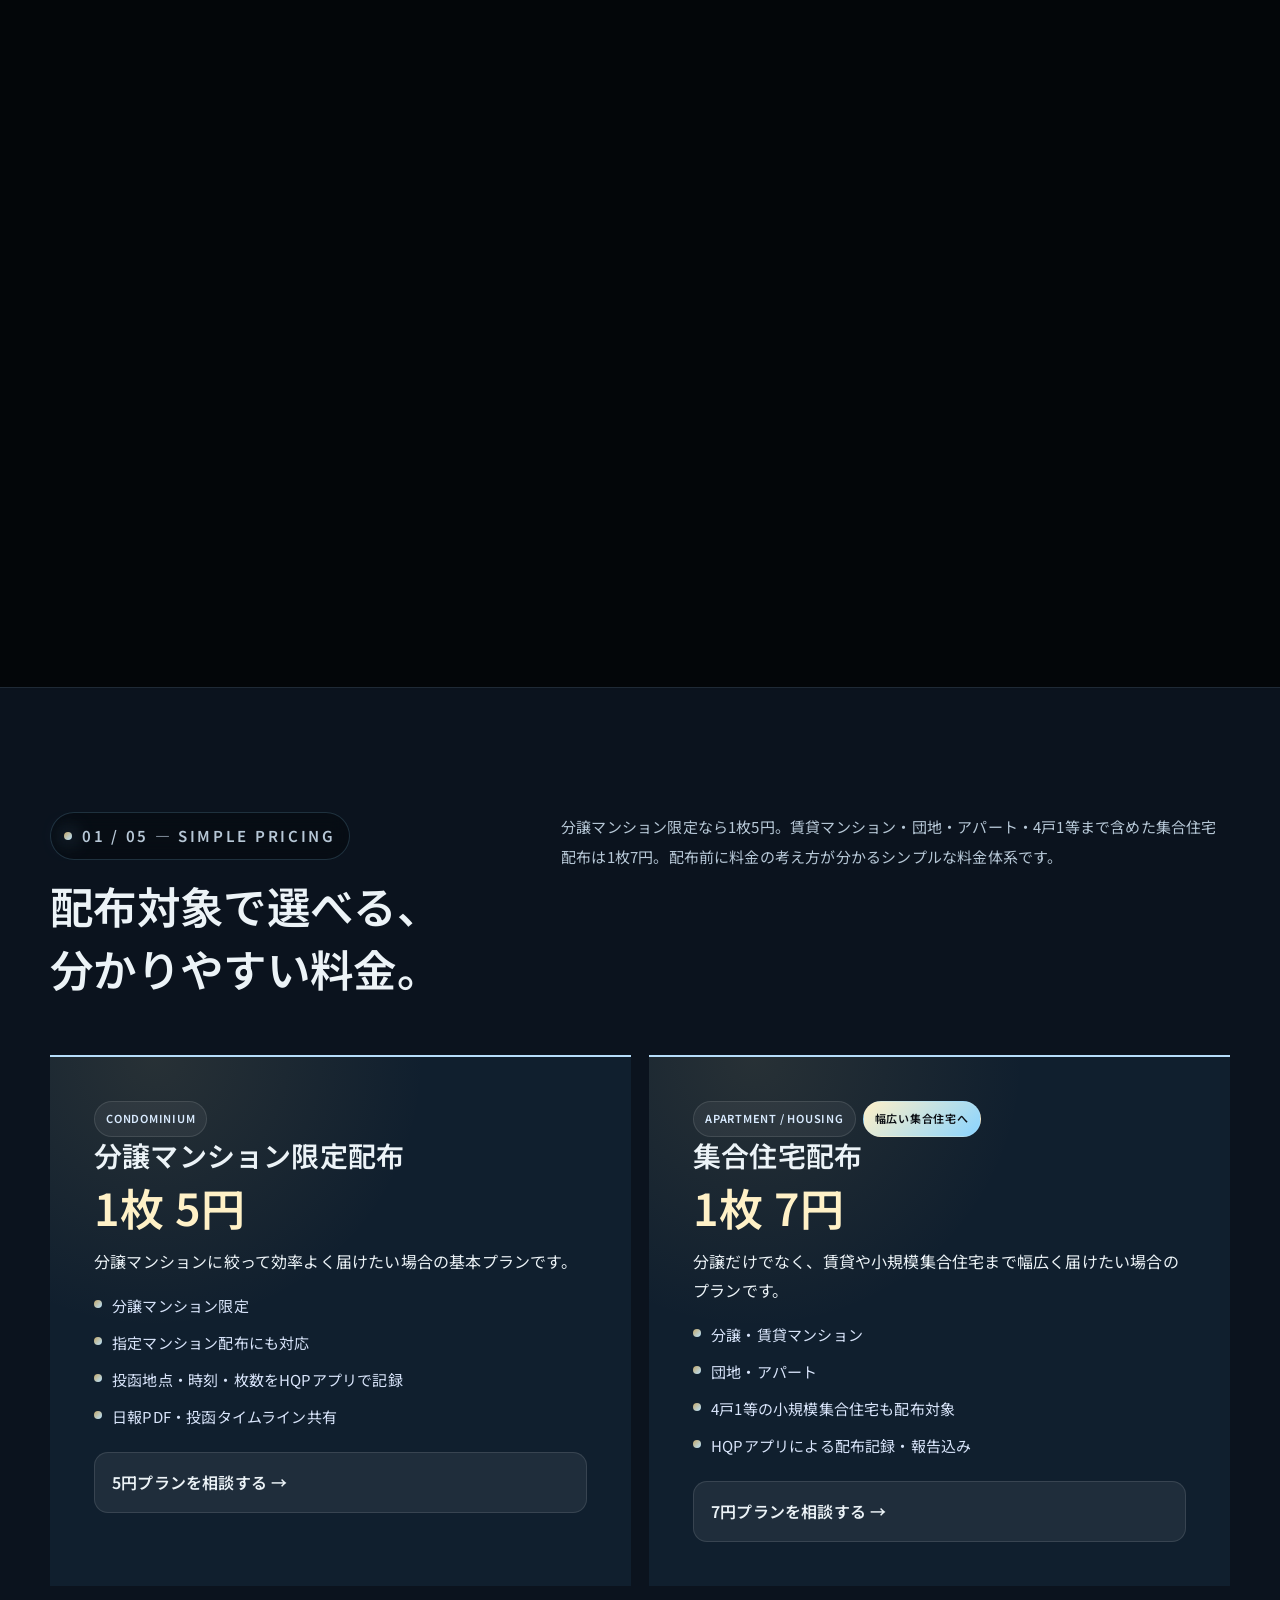
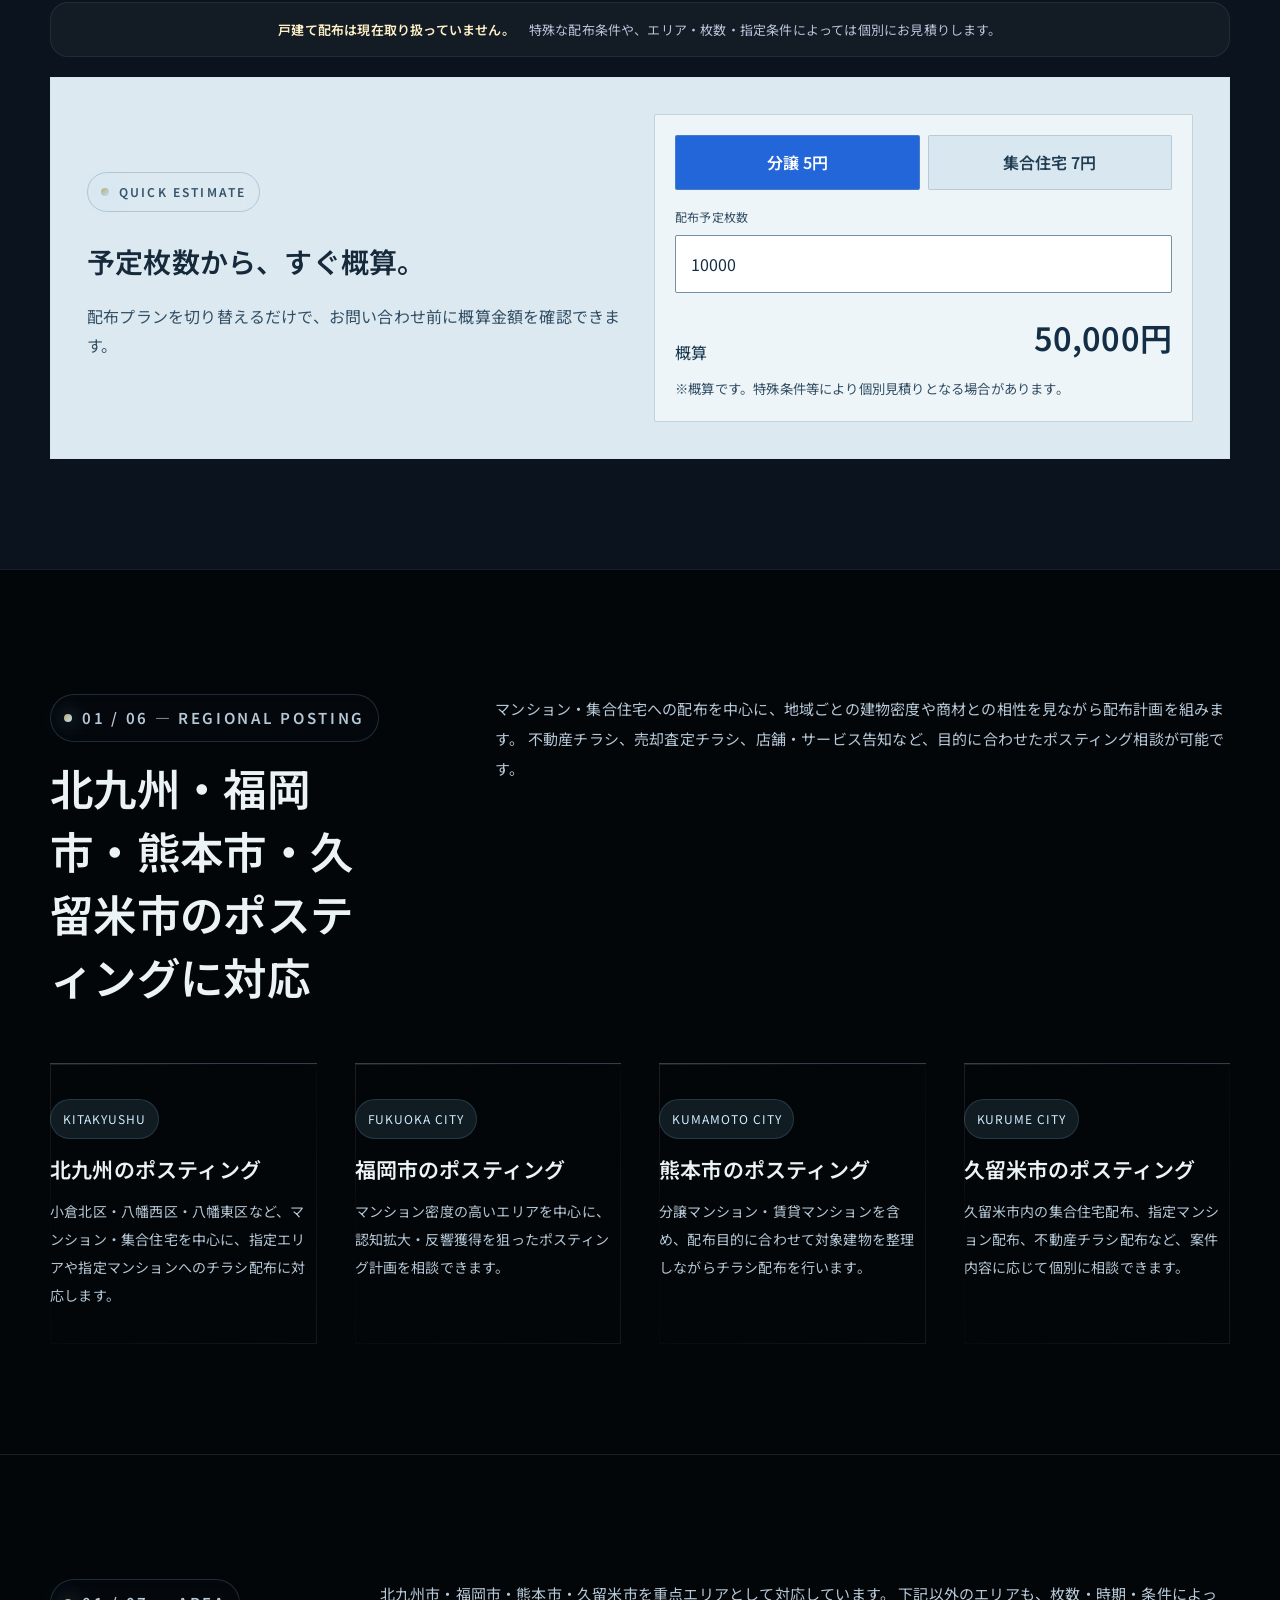
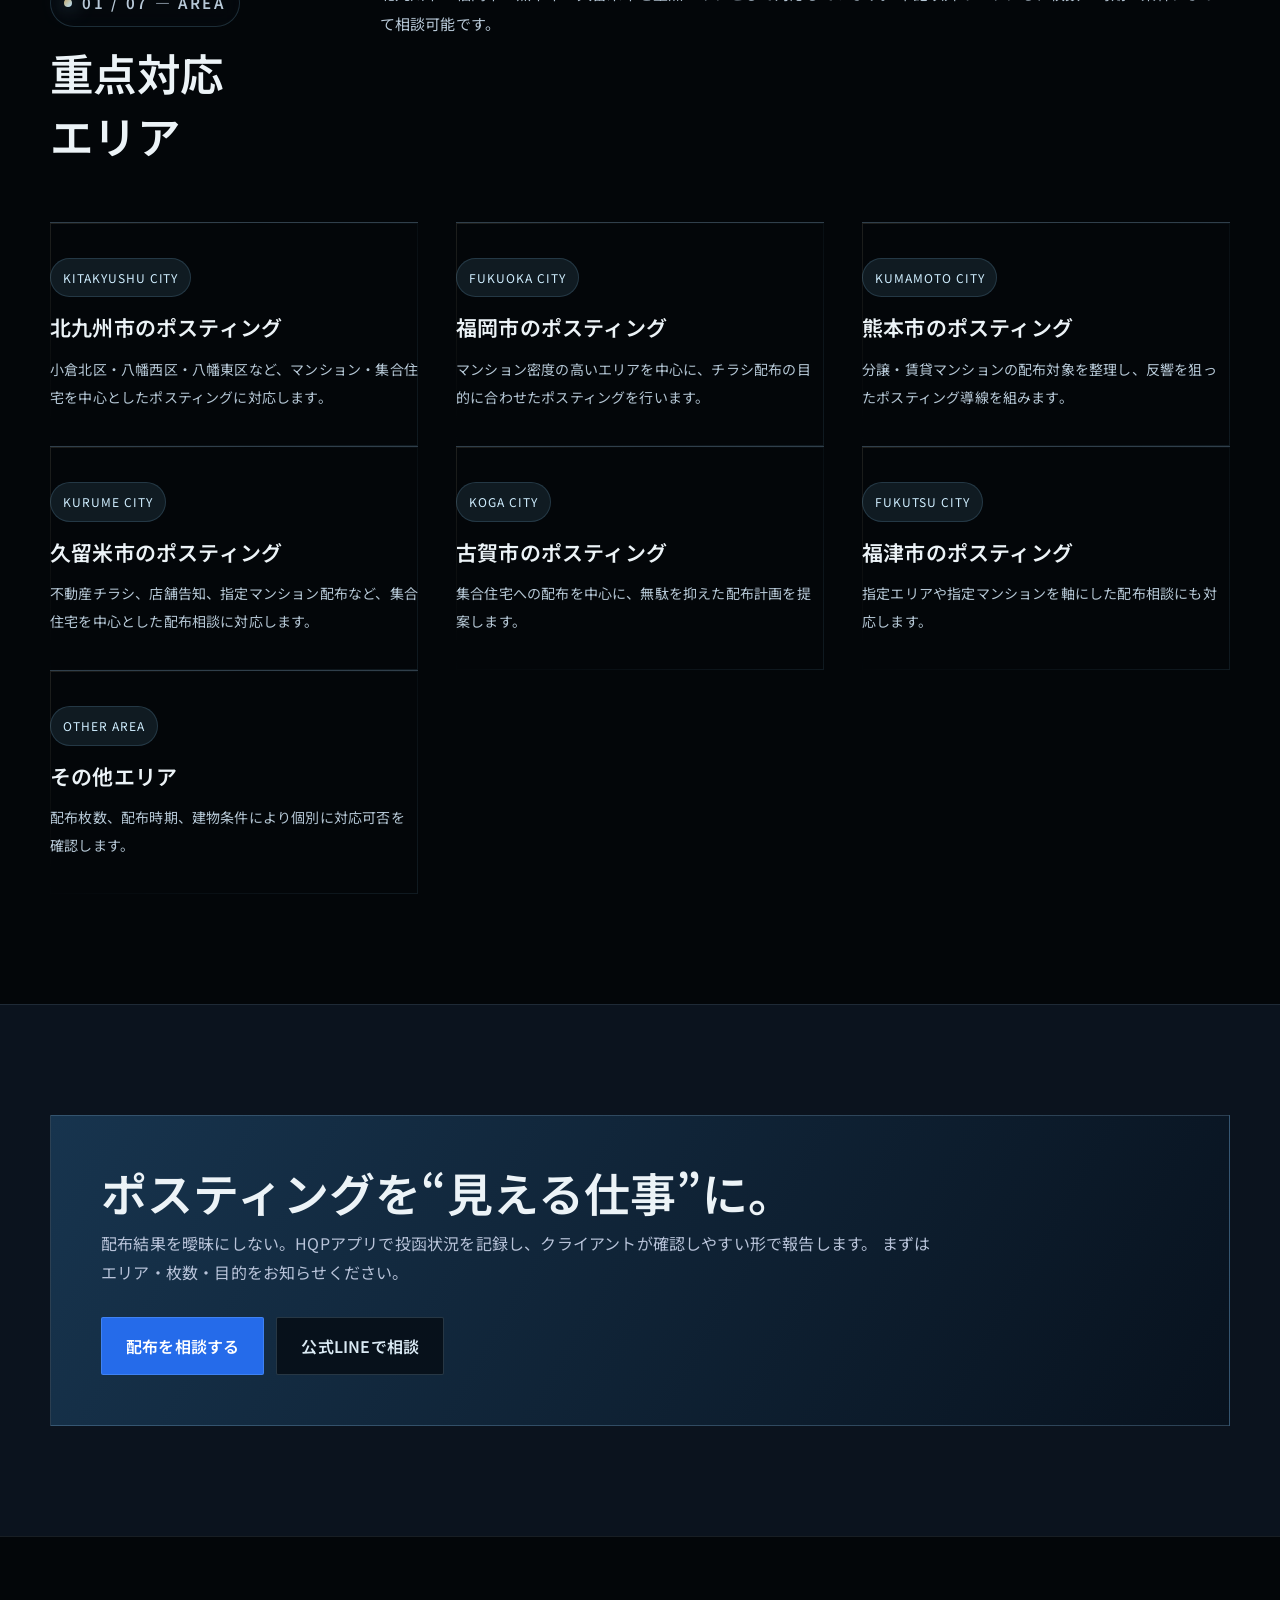
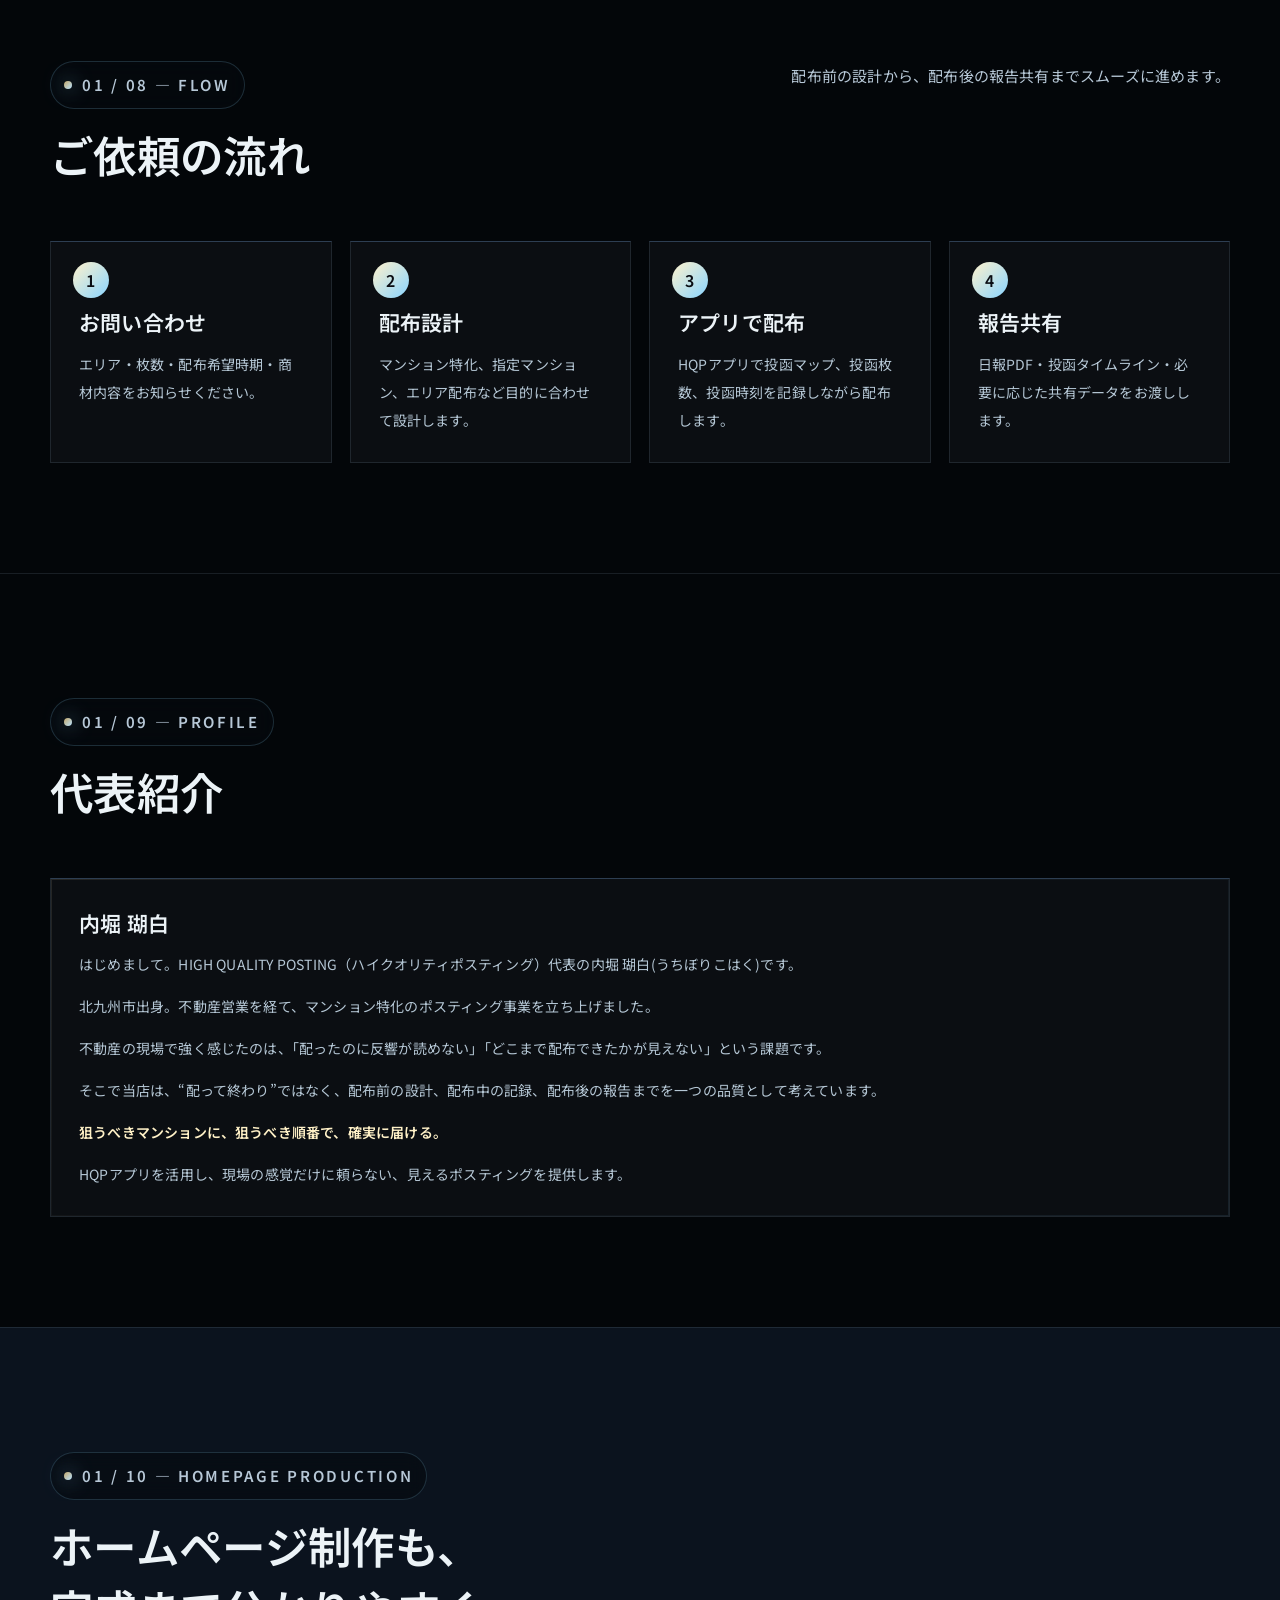
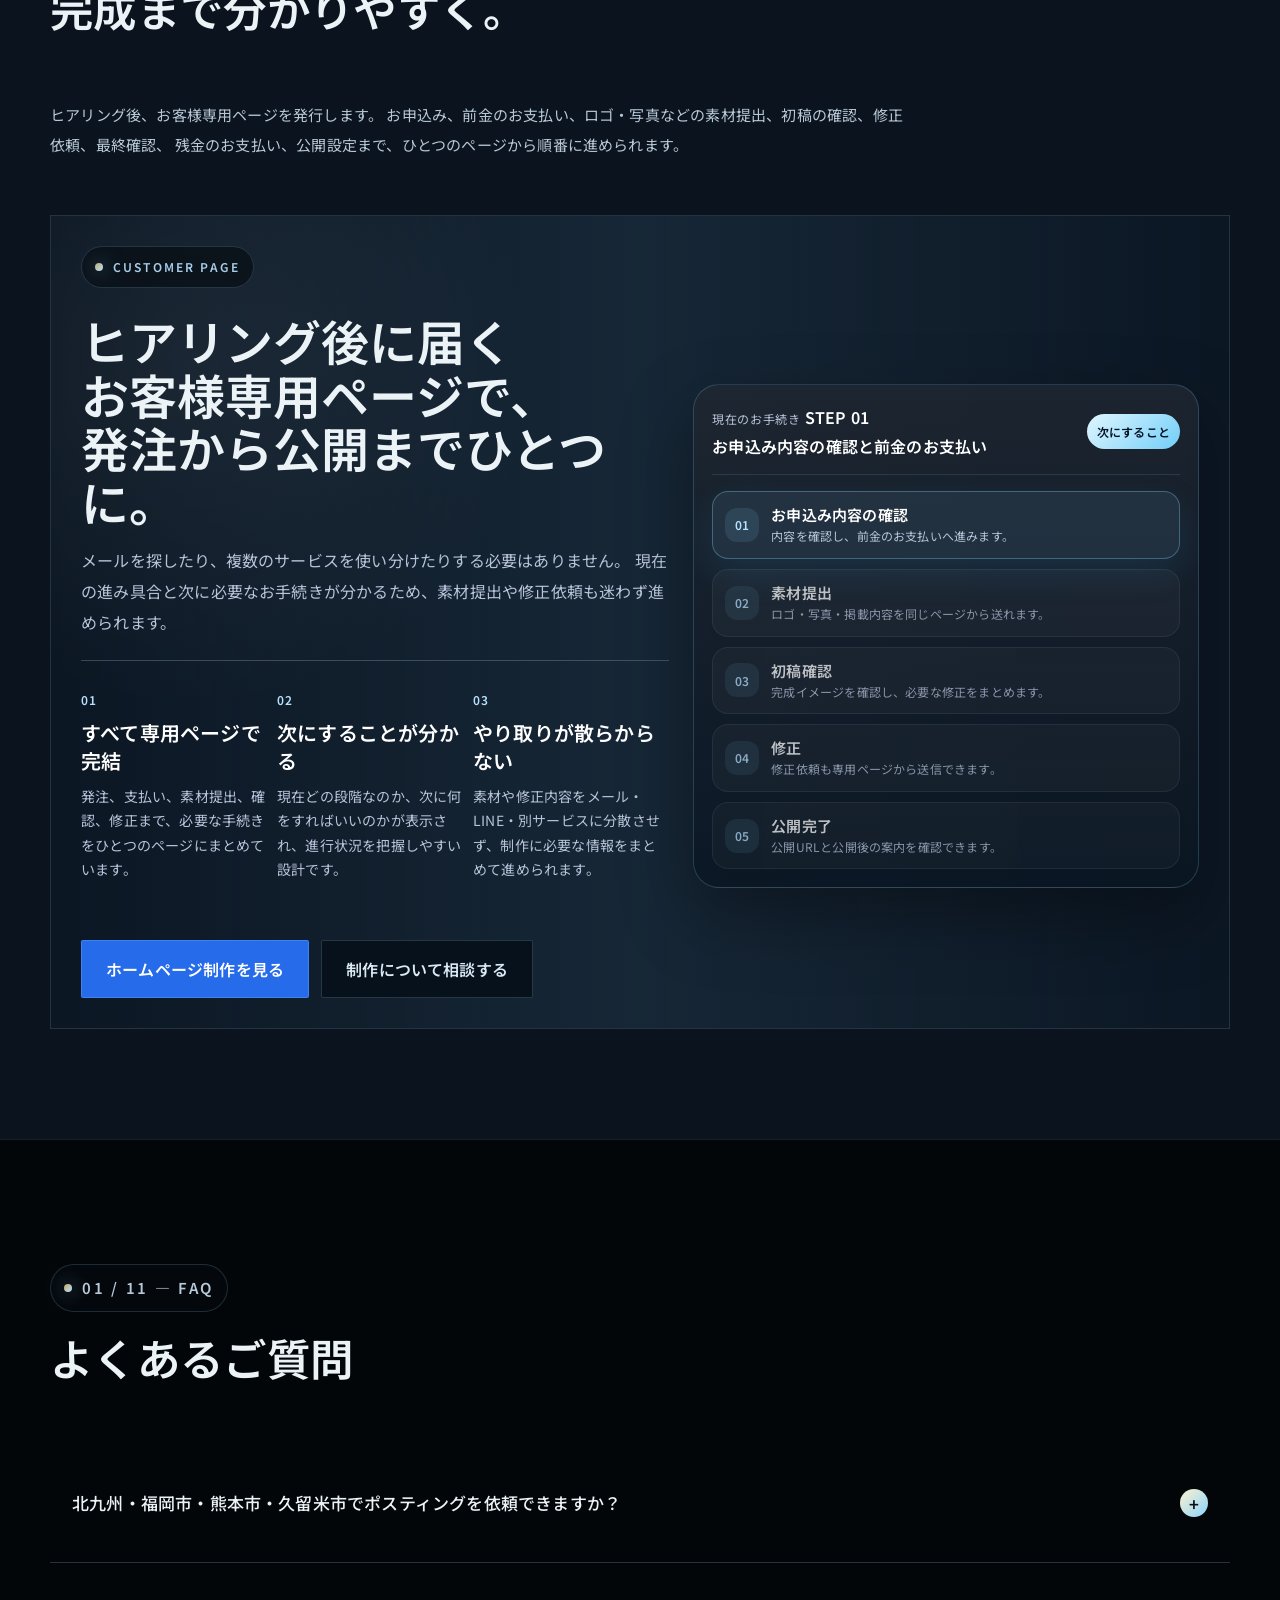
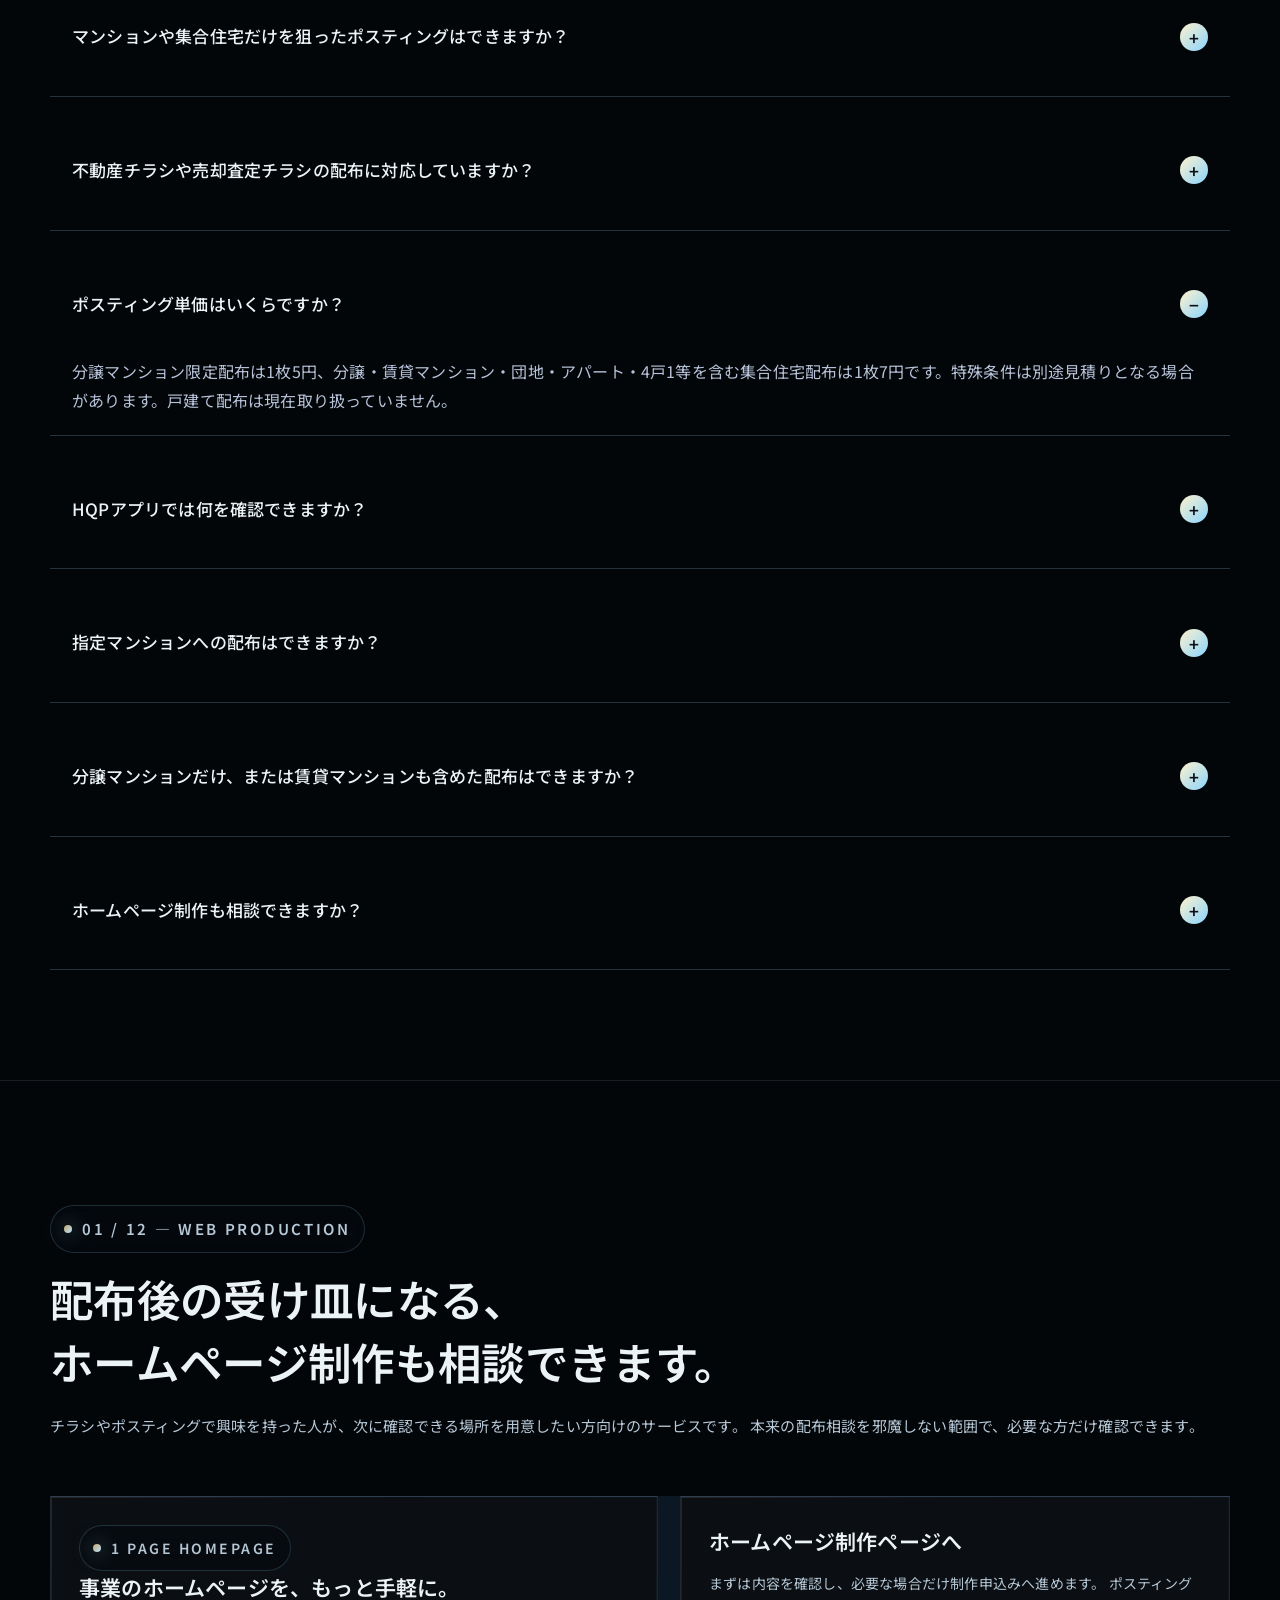
==== commit 09d8ce8b: "Render black opening shells before deferred page scripts" ====
--- a/index.html
+++ b/index.html
@@ -1,6 +1,58 @@
 <!DOCTYPE html>
 <html lang="ja">
 <head>
+  <meta charset="UTF-8">
+  <!-- First-paint opening gate; intentionally inline and independent of deferred scripts. -->
+  <style>#hqp-opening-shell{display:none}html[data-hqp-opening]{overflow:hidden!important}html[data-hqp-opening] body{overflow:hidden!important}html[data-hqp-opening="pending"]::before{content:"";position:fixed;inset:0;background:#000;z-index:2147483000}html[data-hqp-opening="pending"] #hqp-opening-shell{display:block;position:fixed;inset:0;background:#000;color:#eaf4ff;z-index:2147483001}#hqp-opening-shell button{position:absolute;right:24px;bottom:max(24px,env(safe-area-inset-bottom));padding:16px 24px;border:1px solid #a9d9ef;background:#000;color:#eaf4ff;font:500 12px/1.5 sans-serif;cursor:pointer}#hqp-opening-shell button:focus-visible{outline:2px solid #fff;outline-offset:4px}@media(prefers-reduced-motion:reduce){html[data-hqp-opening="pending"]::before,html[data-hqp-opening="pending"] #hqp-opening-shell{display:none}}</style>
+  <script>(() => {
+  if (window.hqpOpening) return;
+  const root=document.documentElement, media=matchMedia('(prefers-reduced-motion: reduce)');
+  let state='closed', timer=0, savedFocus=null, observer=null;
+  const locked=new Map();
+  const shell=()=>document.getElementById('hqp-opening-shell');
+  const button=()=>shell()?.querySelector('button');
+  function lock(){
+    if(state==='closed'||!document.body)return;
+    for(const node of document.body.children){
+      if(!(node instanceof HTMLElement)||node.id==='hqp-opening-shell'||node.hasAttribute('data-hqp-opening-overlay')||['SCRIPT','STYLE','LINK'].includes(node.tagName)||node.contains(shell()))continue;
+      if(!locked.has(node))locked.set(node,node.inert);
+      node.inert=true;
+    }
+  }
+  function close(notify=false){
+    const wasOpen=state!=='closed';state='closed';clearTimeout(timer);observer?.disconnect();
+    root.removeAttribute('data-hqp-opening');
+    locked.forEach((value,node)=>{node.inert=value});locked.clear();
+    if(savedFocus?.isConnected)savedFocus.focus({preventScroll:true});savedFocus=null;
+    if(notify&&wasOpen)dispatchEvent(new Event('hqp-opening-cancel'));
+  }
+  function deadline(){clearTimeout(timer);if(!document.hidden&&state!=='closed')timer=setTimeout(()=>close(true),state==='pending'?12000:22000);}
+  function begin(){
+    if(media.matches){close(true);return false;}
+    if(state!=='closed')close(false);
+    savedFocus=document.activeElement instanceof HTMLElement?document.activeElement:null;
+    state='pending';root.setAttribute('data-hqp-opening','pending');deadline();
+    observer=new MutationObserver(lock);observer.observe(document.documentElement,{childList:true,subtree:true});lock();return true;
+  }
+  window.hqpOpening={get state(){return state},begin,close:()=>close(false),cancel:()=>close(true),ready:()=>{
+    if(state!=='pending')return false;
+    state='playing';root.setAttribute('data-hqp-opening','playing');lock();deadline();return true;
+  }};
+  document.addEventListener('click',event=>{if(state==='pending'&&event.target instanceof Element&&event.target.closest('[data-hqp-opening-skip]')){event.preventDefault();close(true)}},true);
+  document.addEventListener('keydown',event=>{
+    if(state!=='pending')return;
+    if(event.key==='Escape'){event.preventDefault();event.stopImmediatePropagation();close(true)}
+    else if(event.key==='Tab'){event.preventDefault();event.stopImmediatePropagation();button()?.focus({preventScroll:true})}
+    else if(!shell()?.contains(event.target)){event.preventDefault();event.stopImmediatePropagation()}
+  },true);
+  document.addEventListener('focusin',event=>{if(state==='pending'&&!shell()?.contains(event.target))button()?.focus({preventScroll:true})});
+  document.addEventListener('visibilitychange',deadline);
+  addEventListener('pageshow',event=>{if(event.persisted)begin()});
+  // Prepare the cached document before its next restored paint. Renderer cleanup runs first.
+  addEventListener('pagehide',()=>queueMicrotask(()=>begin()));
+  media.addEventListener('change',()=>{if(media.matches)close(true)});
+  begin();
+})();</script>
   <!-- Google tag (gtag.js) -->
   <script async src="https://www.googletagmanager.com/gtag/js?id=G-QN91EZMQR8"></script>
   <script>
@@ -9,8 +61,6 @@
     gtag('js', new Date());
     gtag('config', 'G-QN91EZMQR8');
   </script>
-
-  <meta charset="UTF-8" />
   <meta name="viewport" content="width=device-width, initial-scale=1.0" />
 
   <title>北九州・福岡・熊本・久留米のマンション・集合住宅ポスティング｜HQP</title>
@@ -4209,6 +4259,7 @@
 </head>
 
 <body class="hqp-brand brand-posting">
+<div id="hqp-opening-shell" role="dialog" aria-modal="true" aria-label="オープニング準備中"><button type="button" data-hqp-opening-skip>スキップ ↗</button></div>
   <div class="progress-bar" aria-hidden="true"></div>
 
   <header class="topbar">
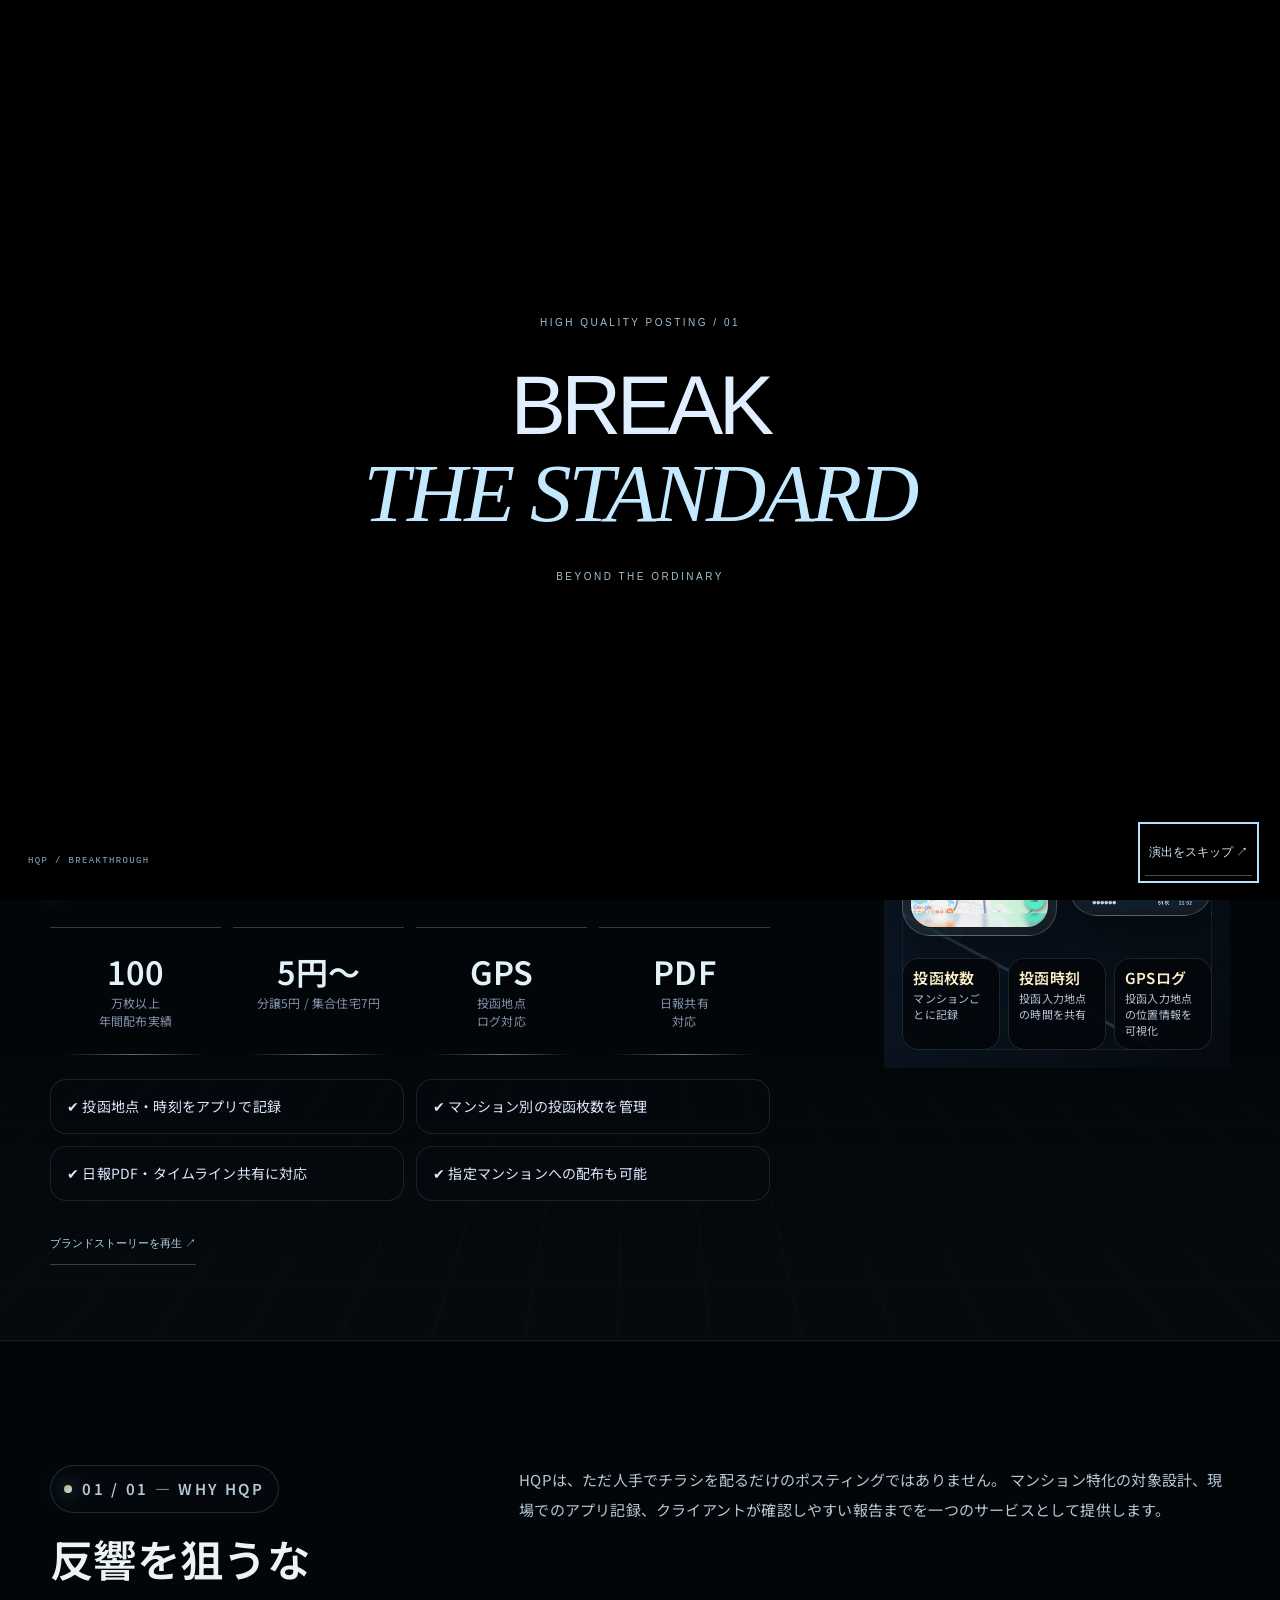
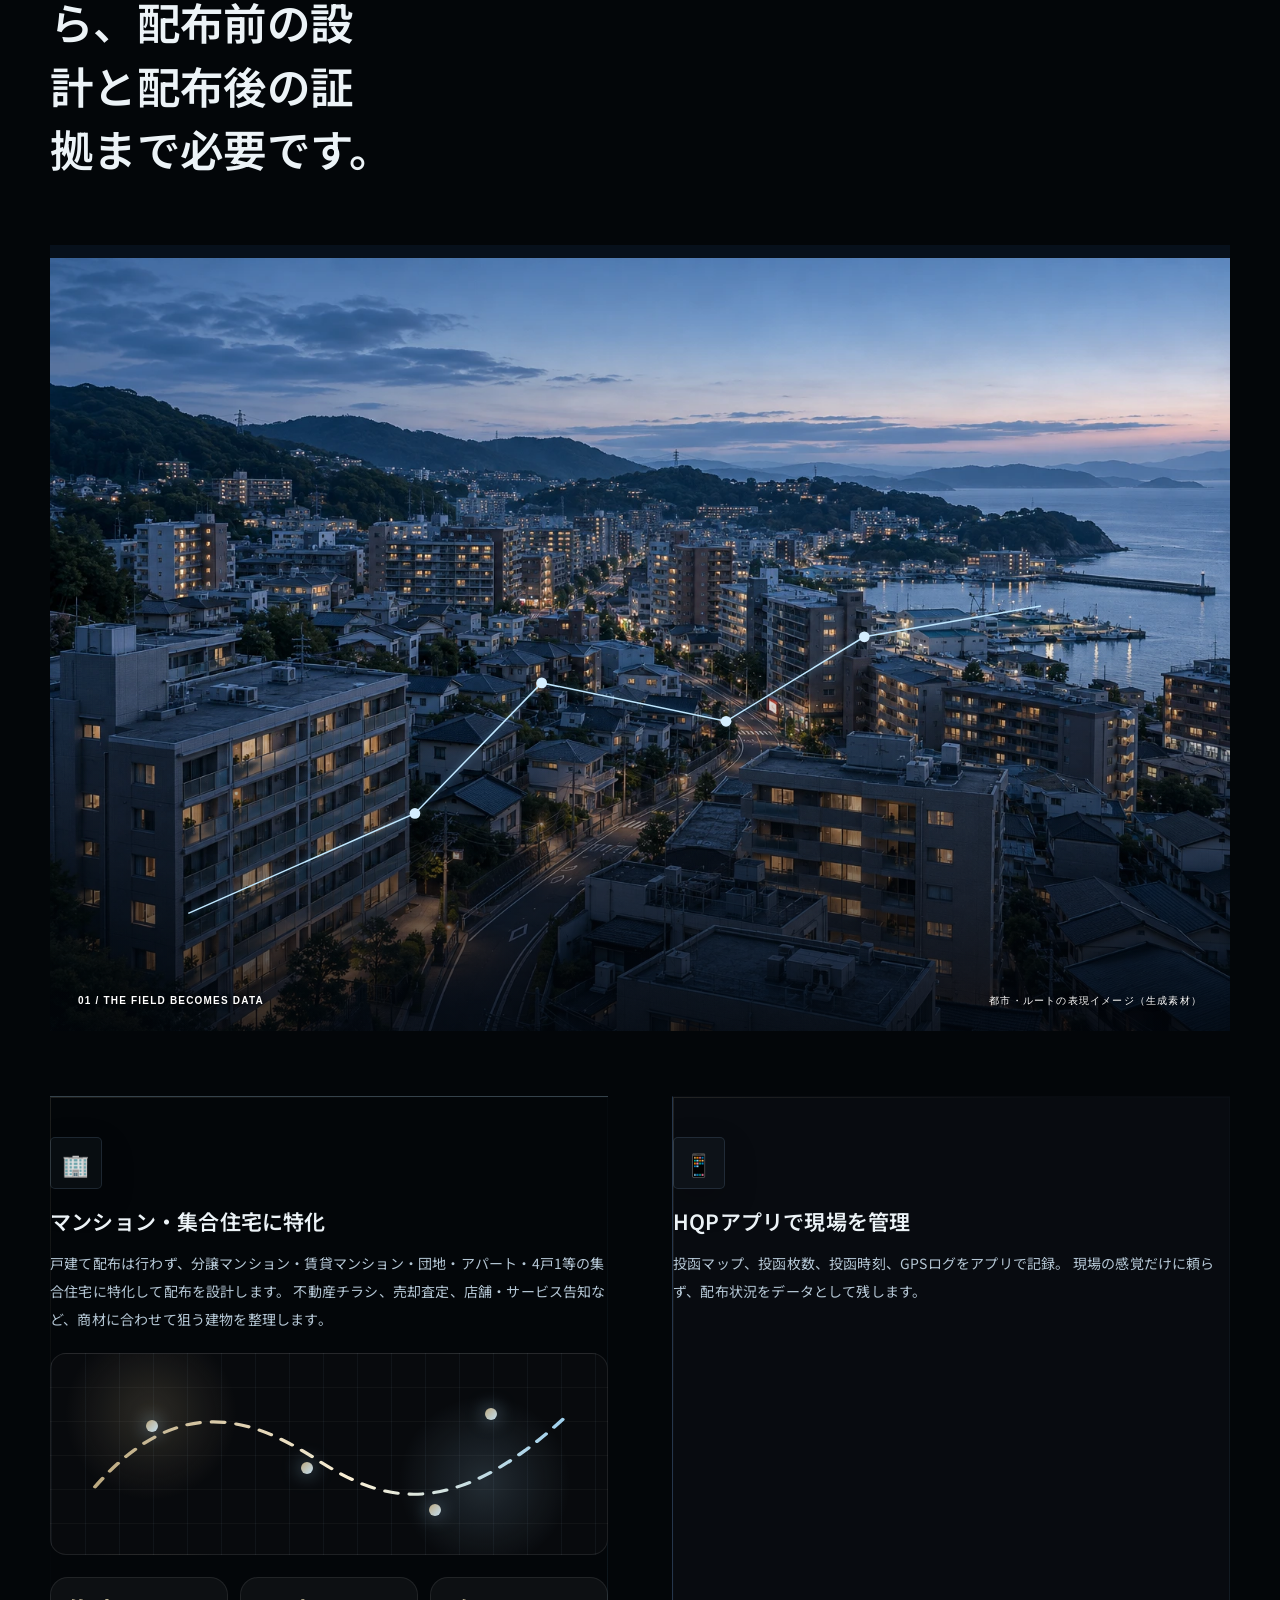
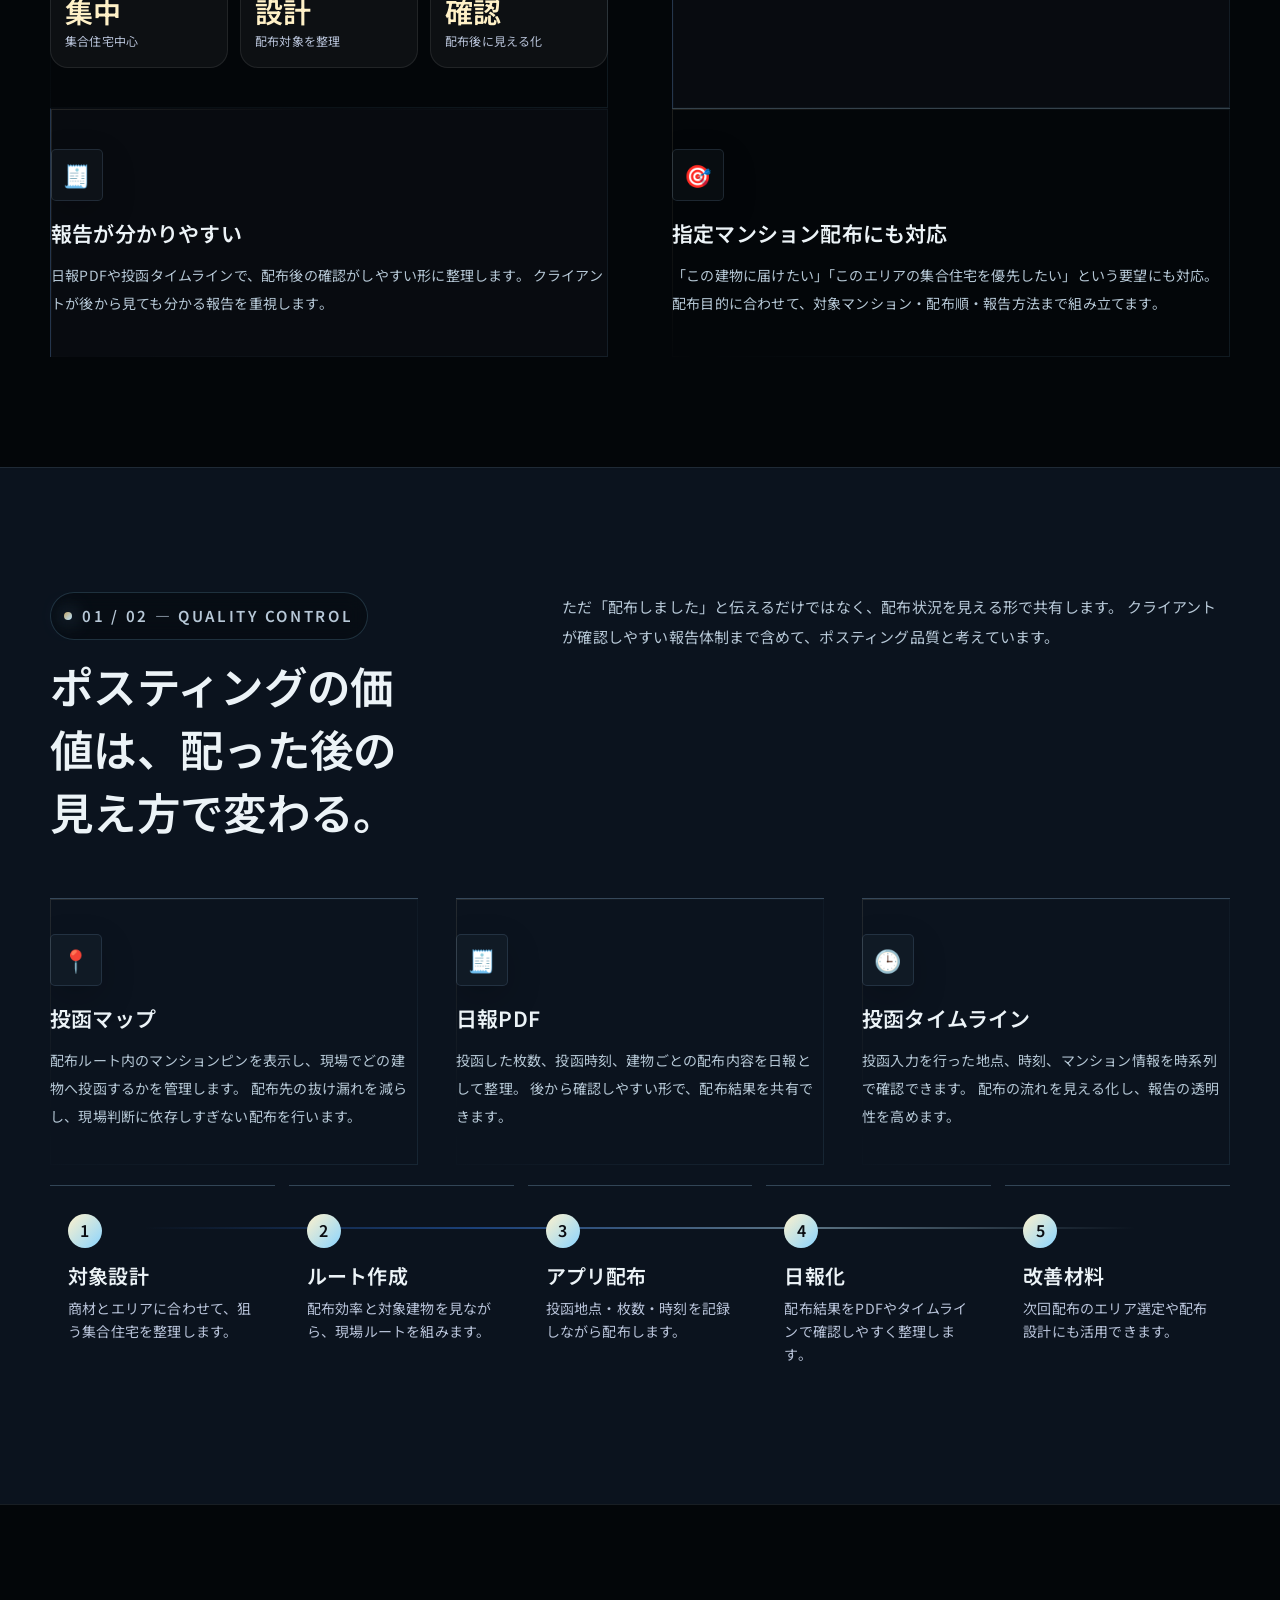
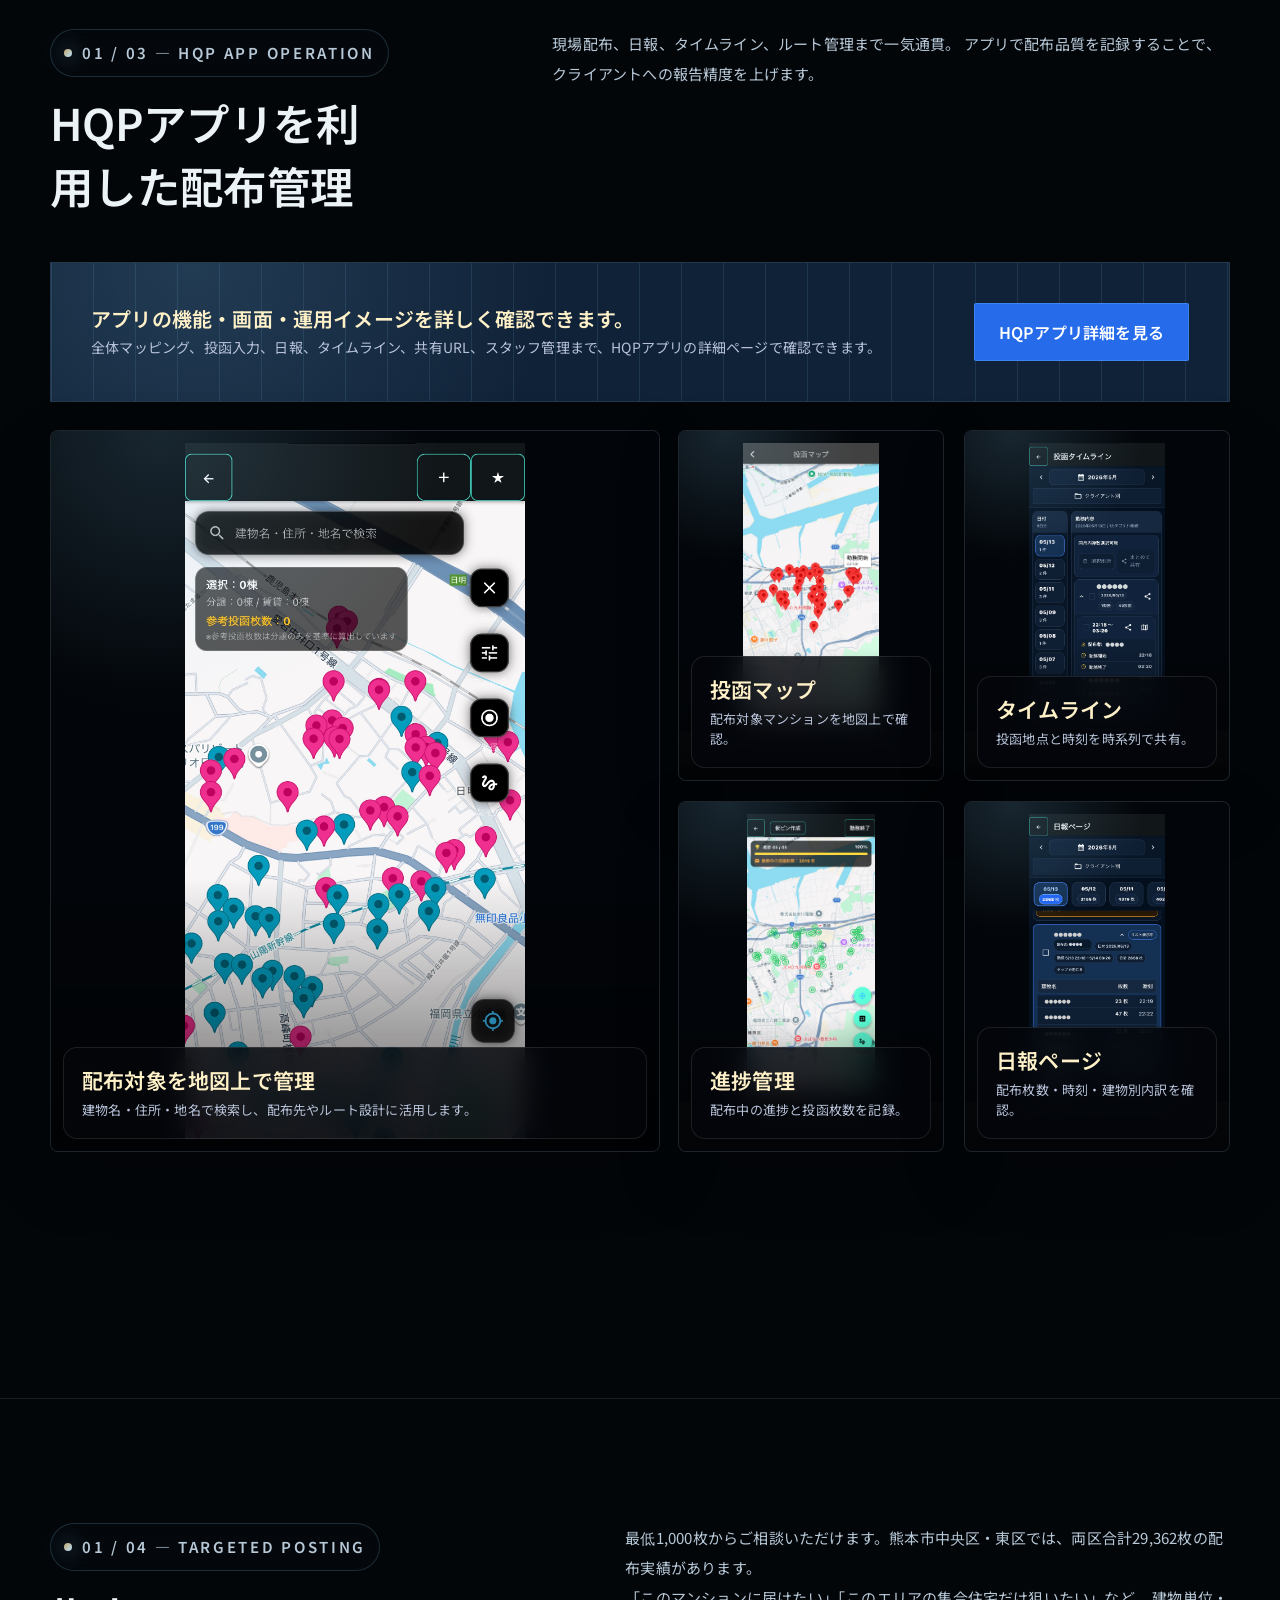
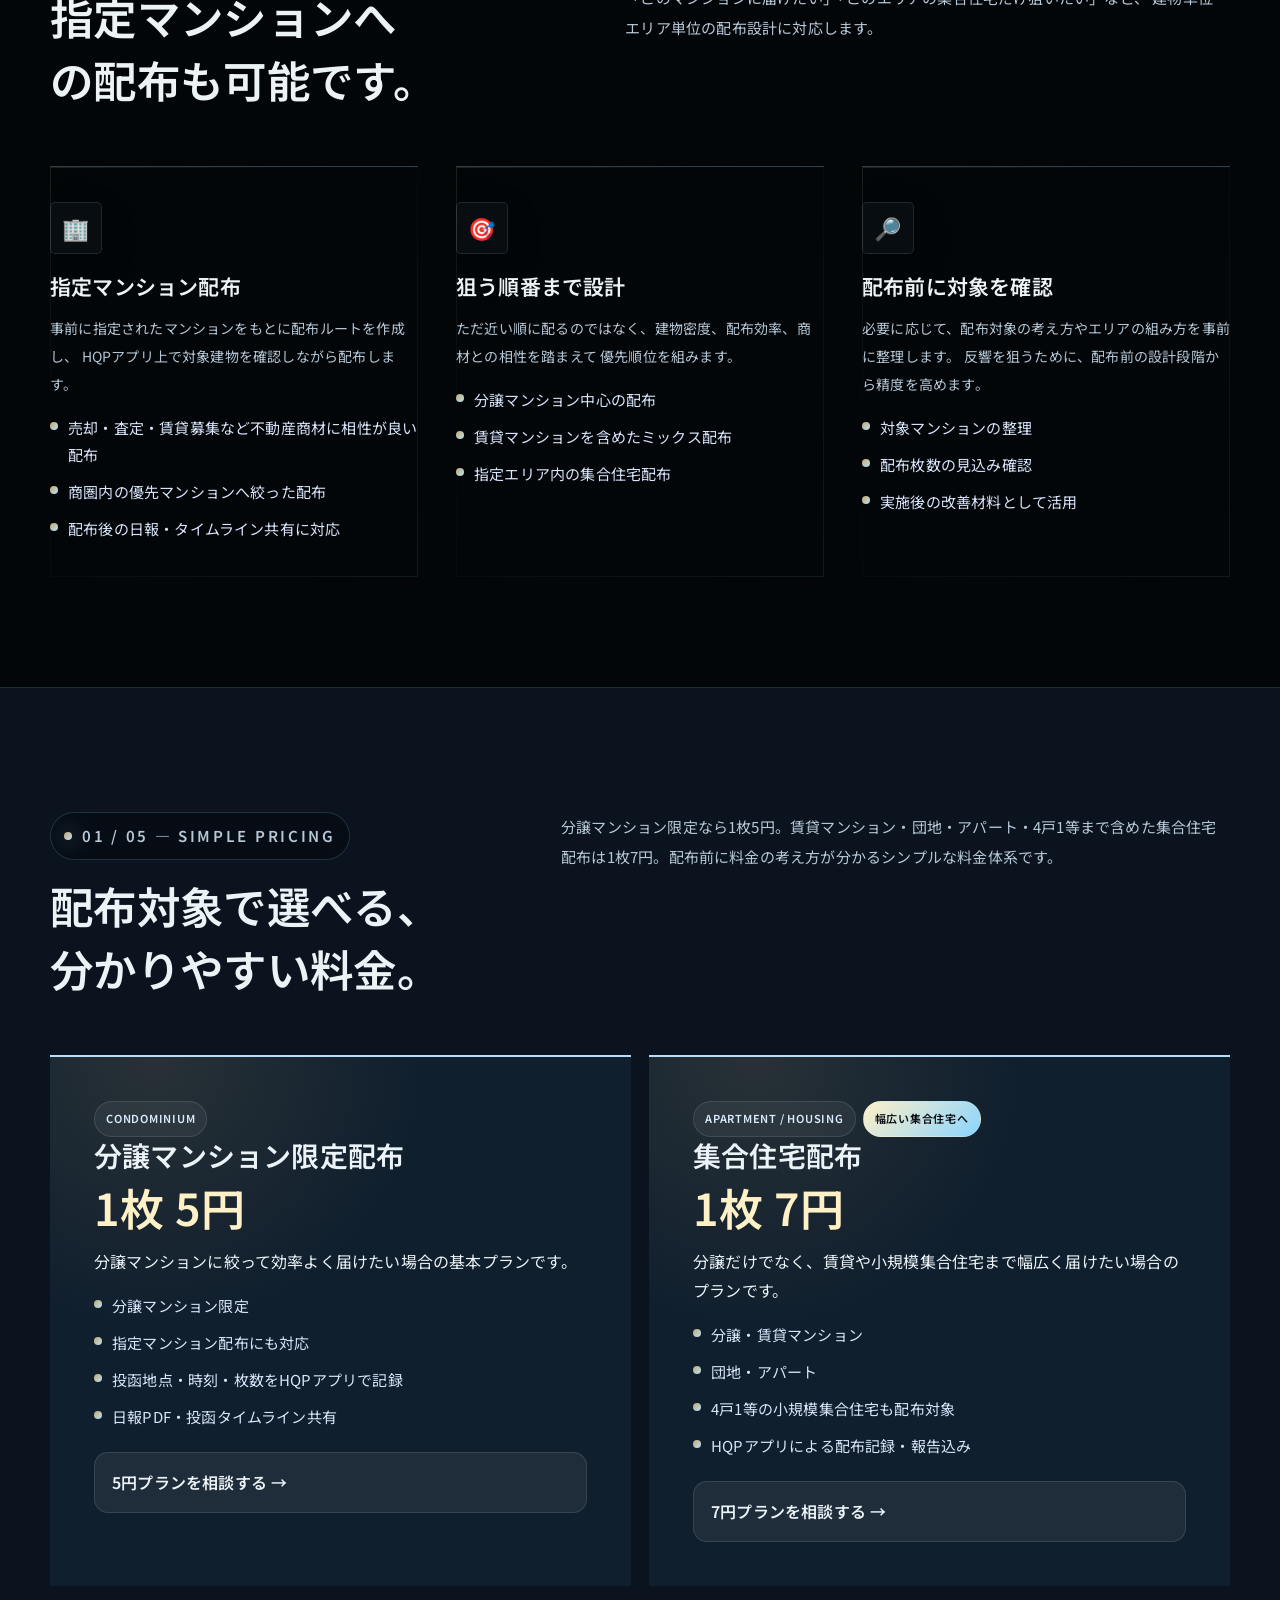
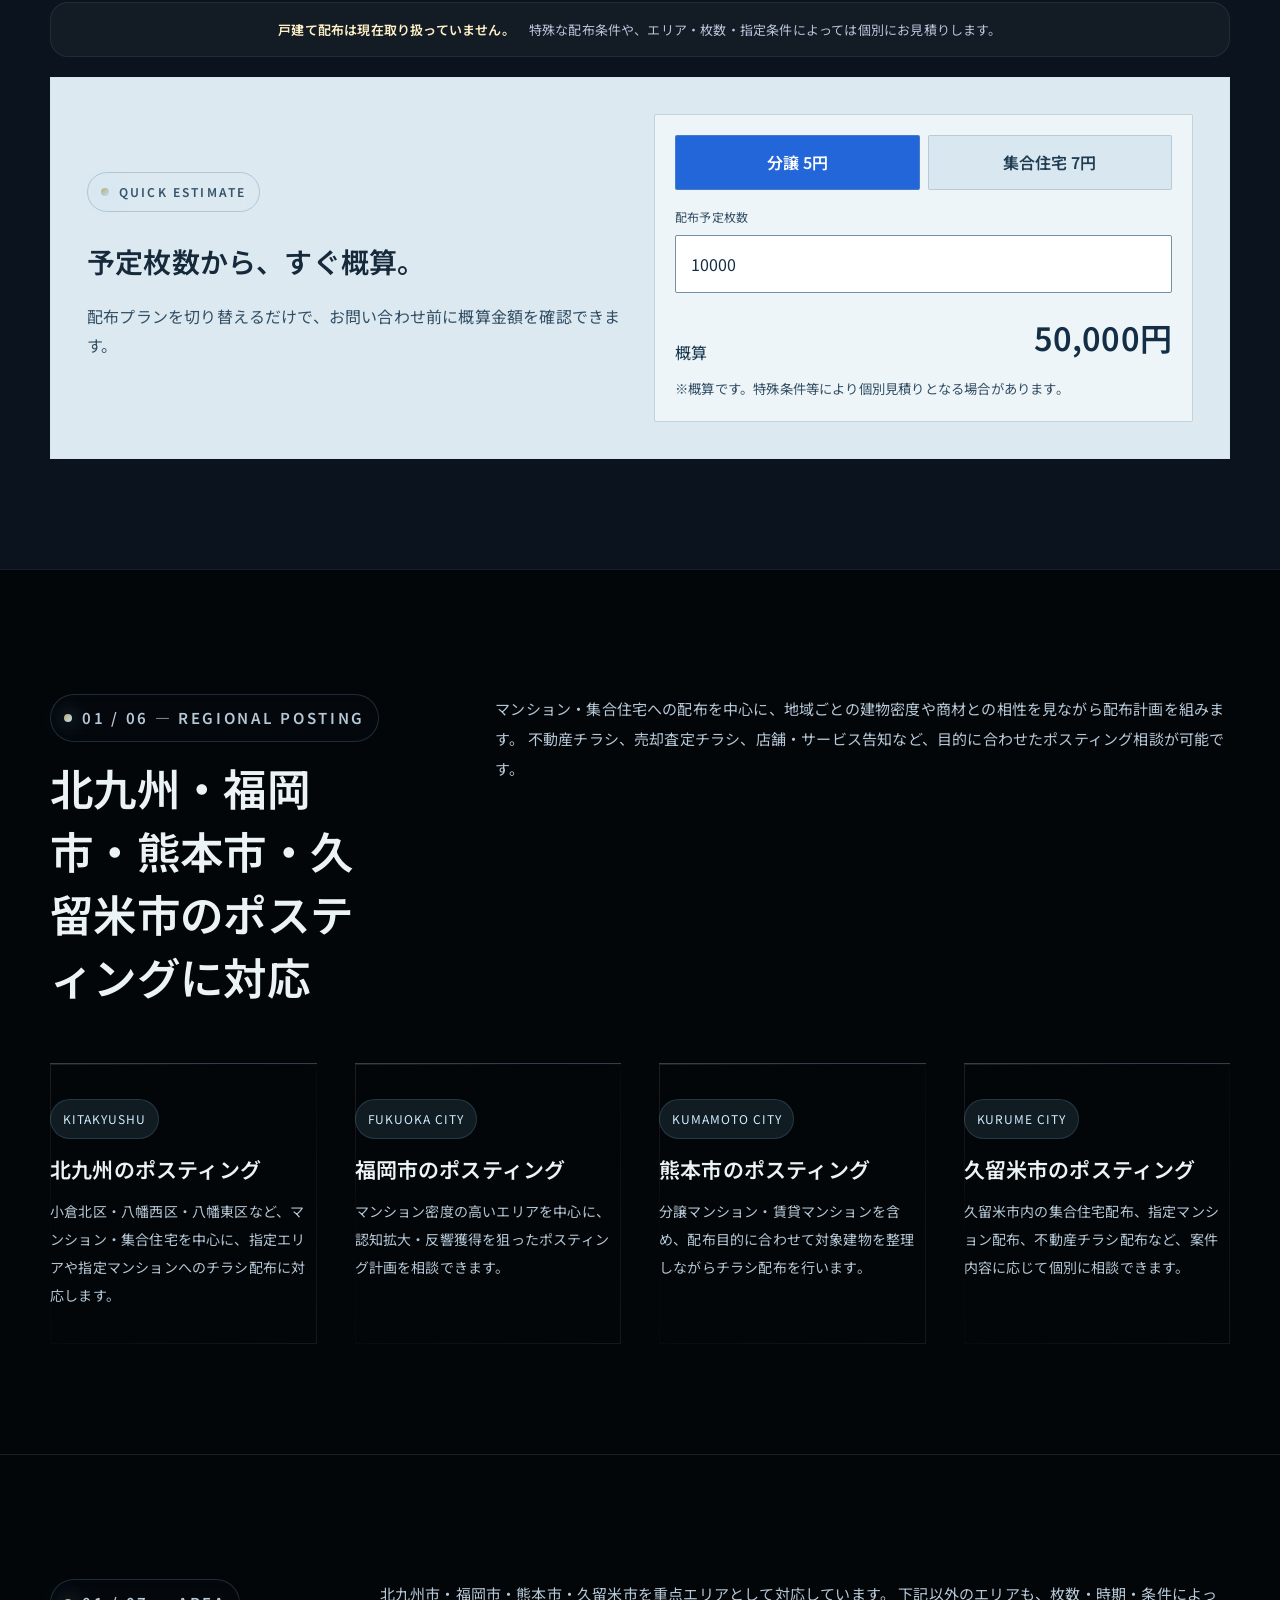
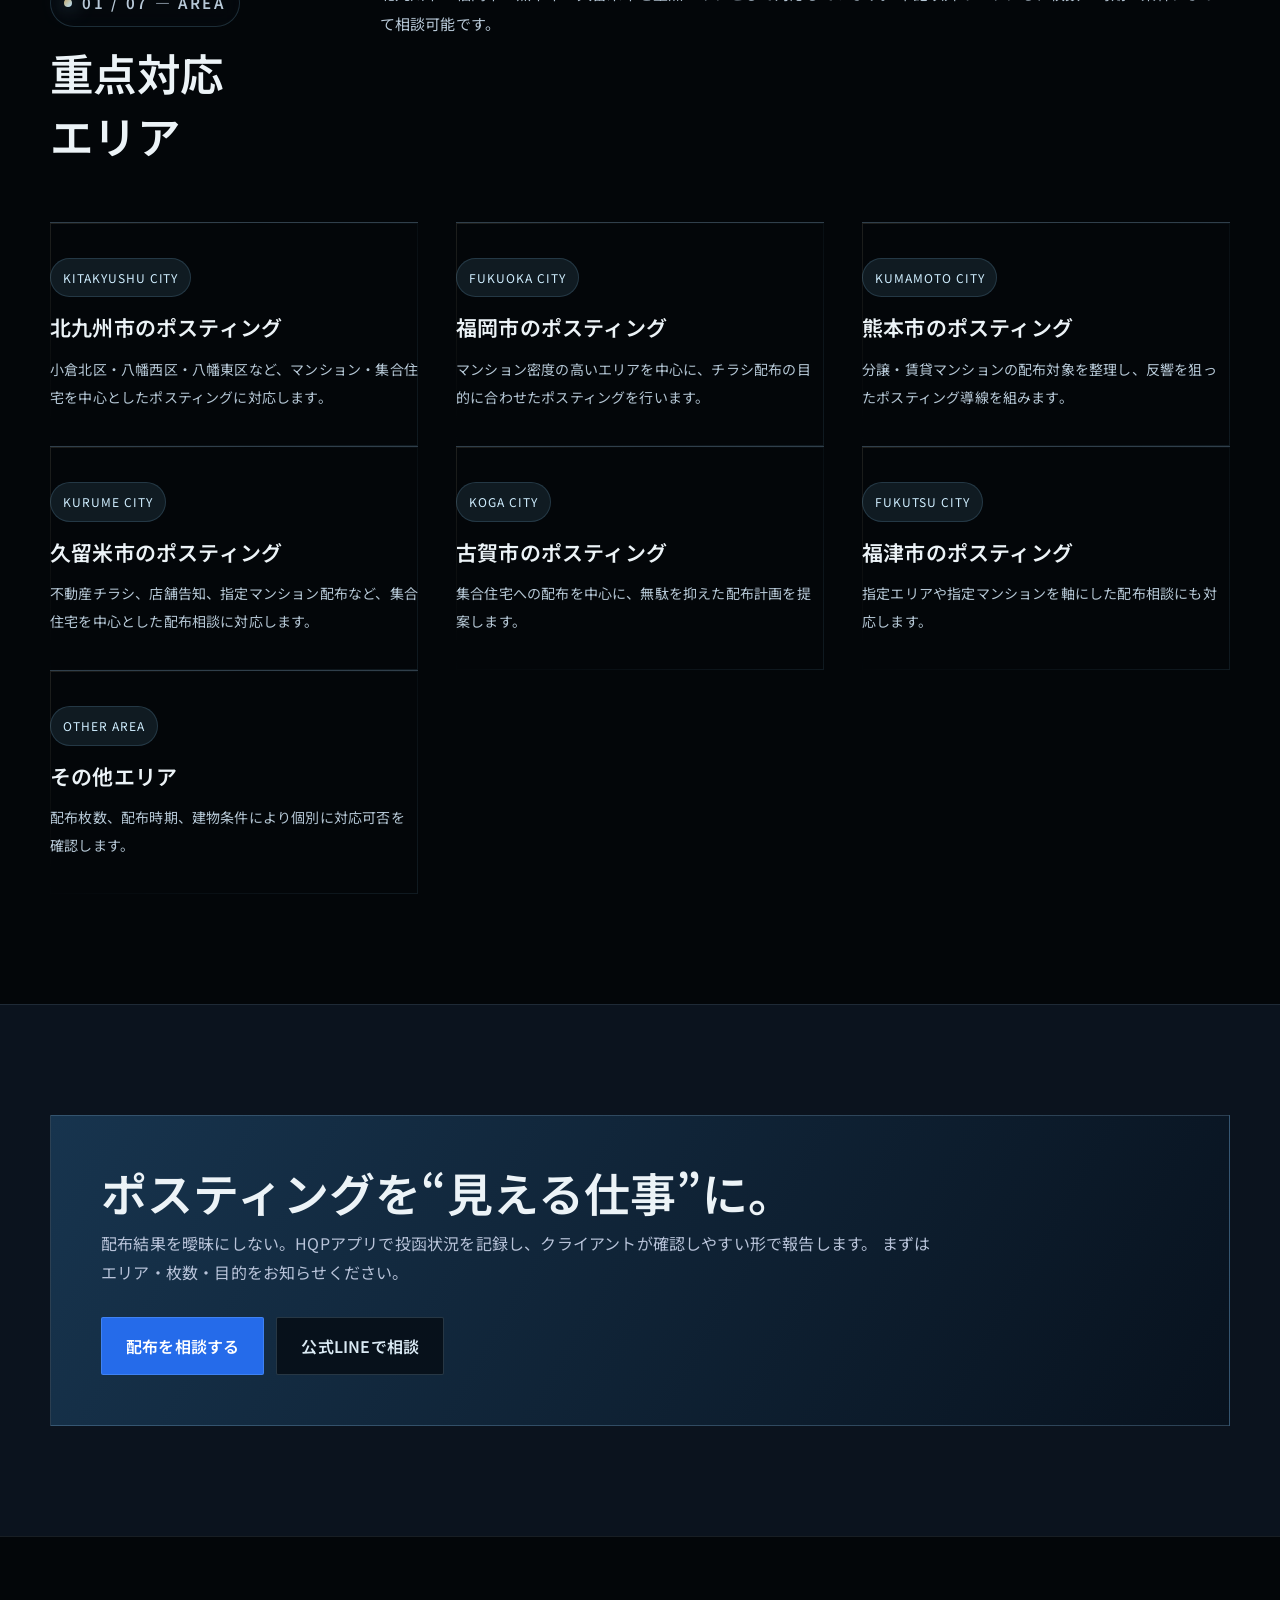
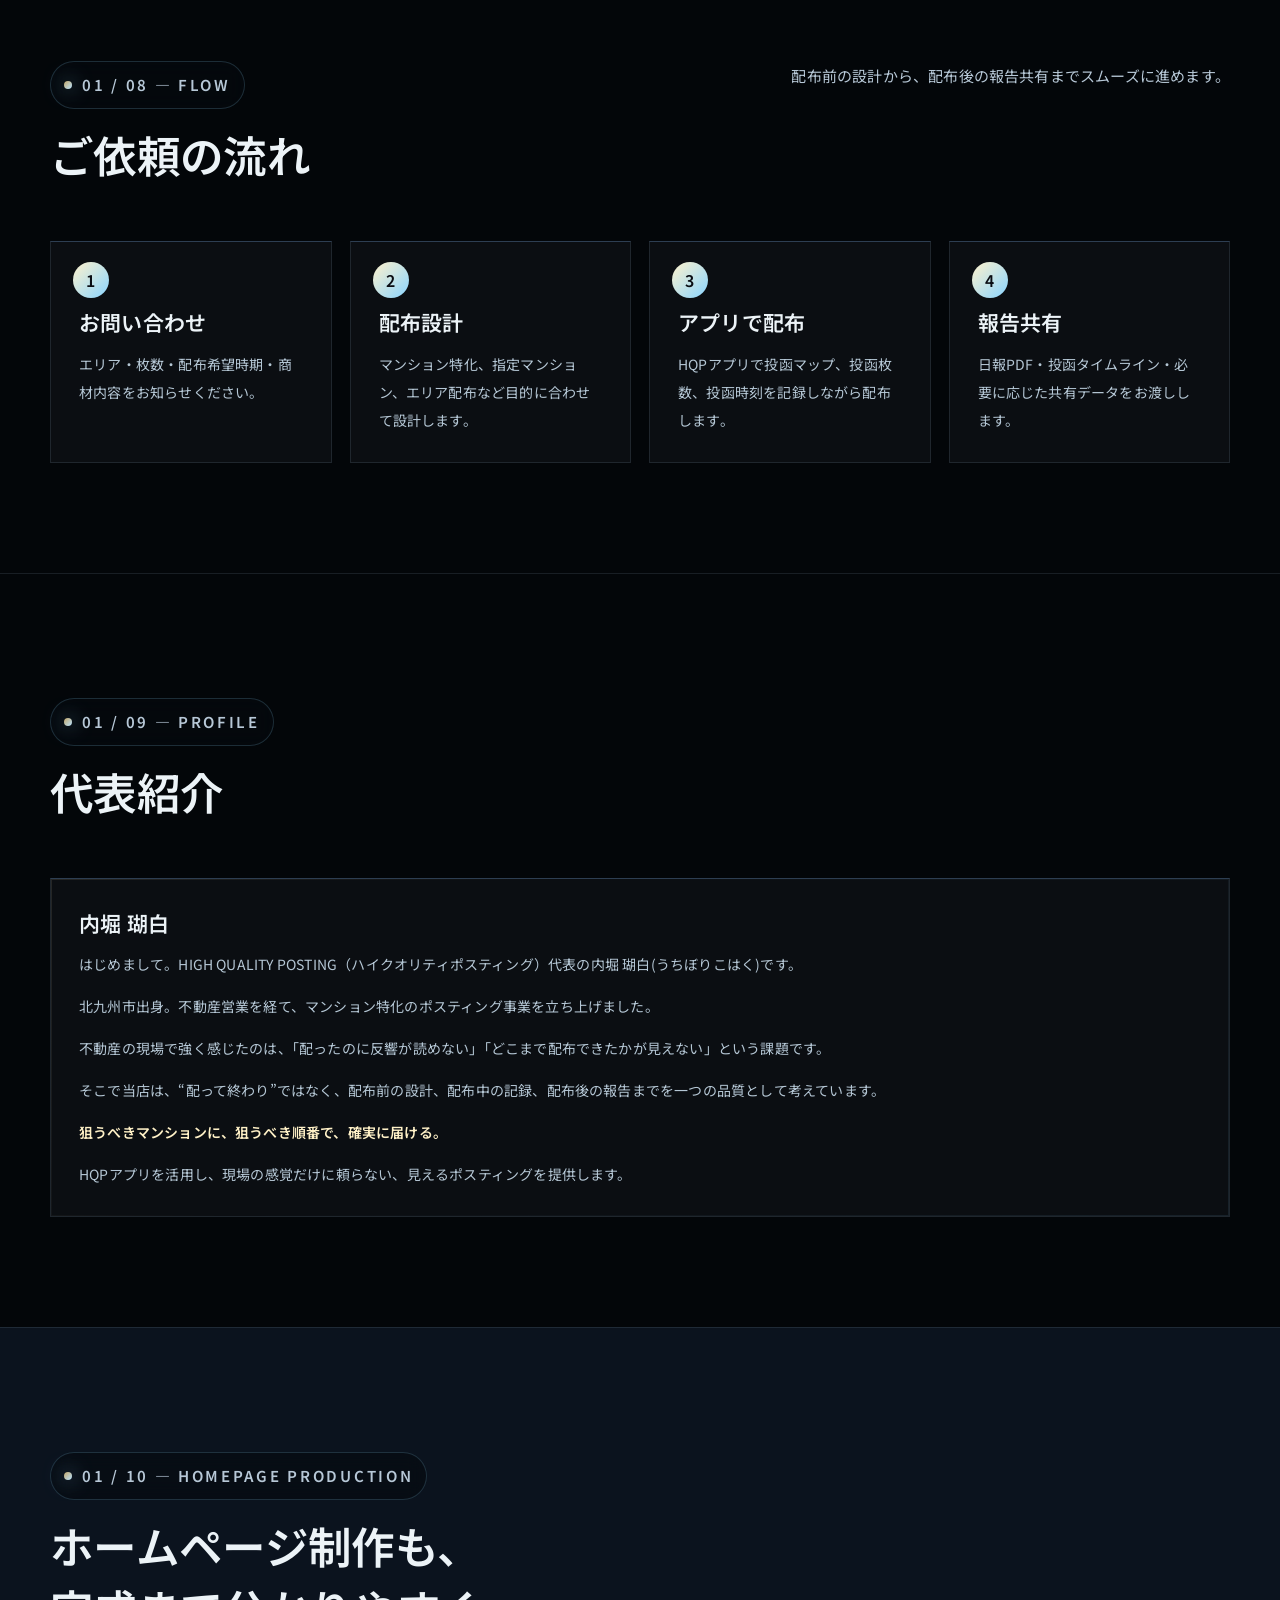
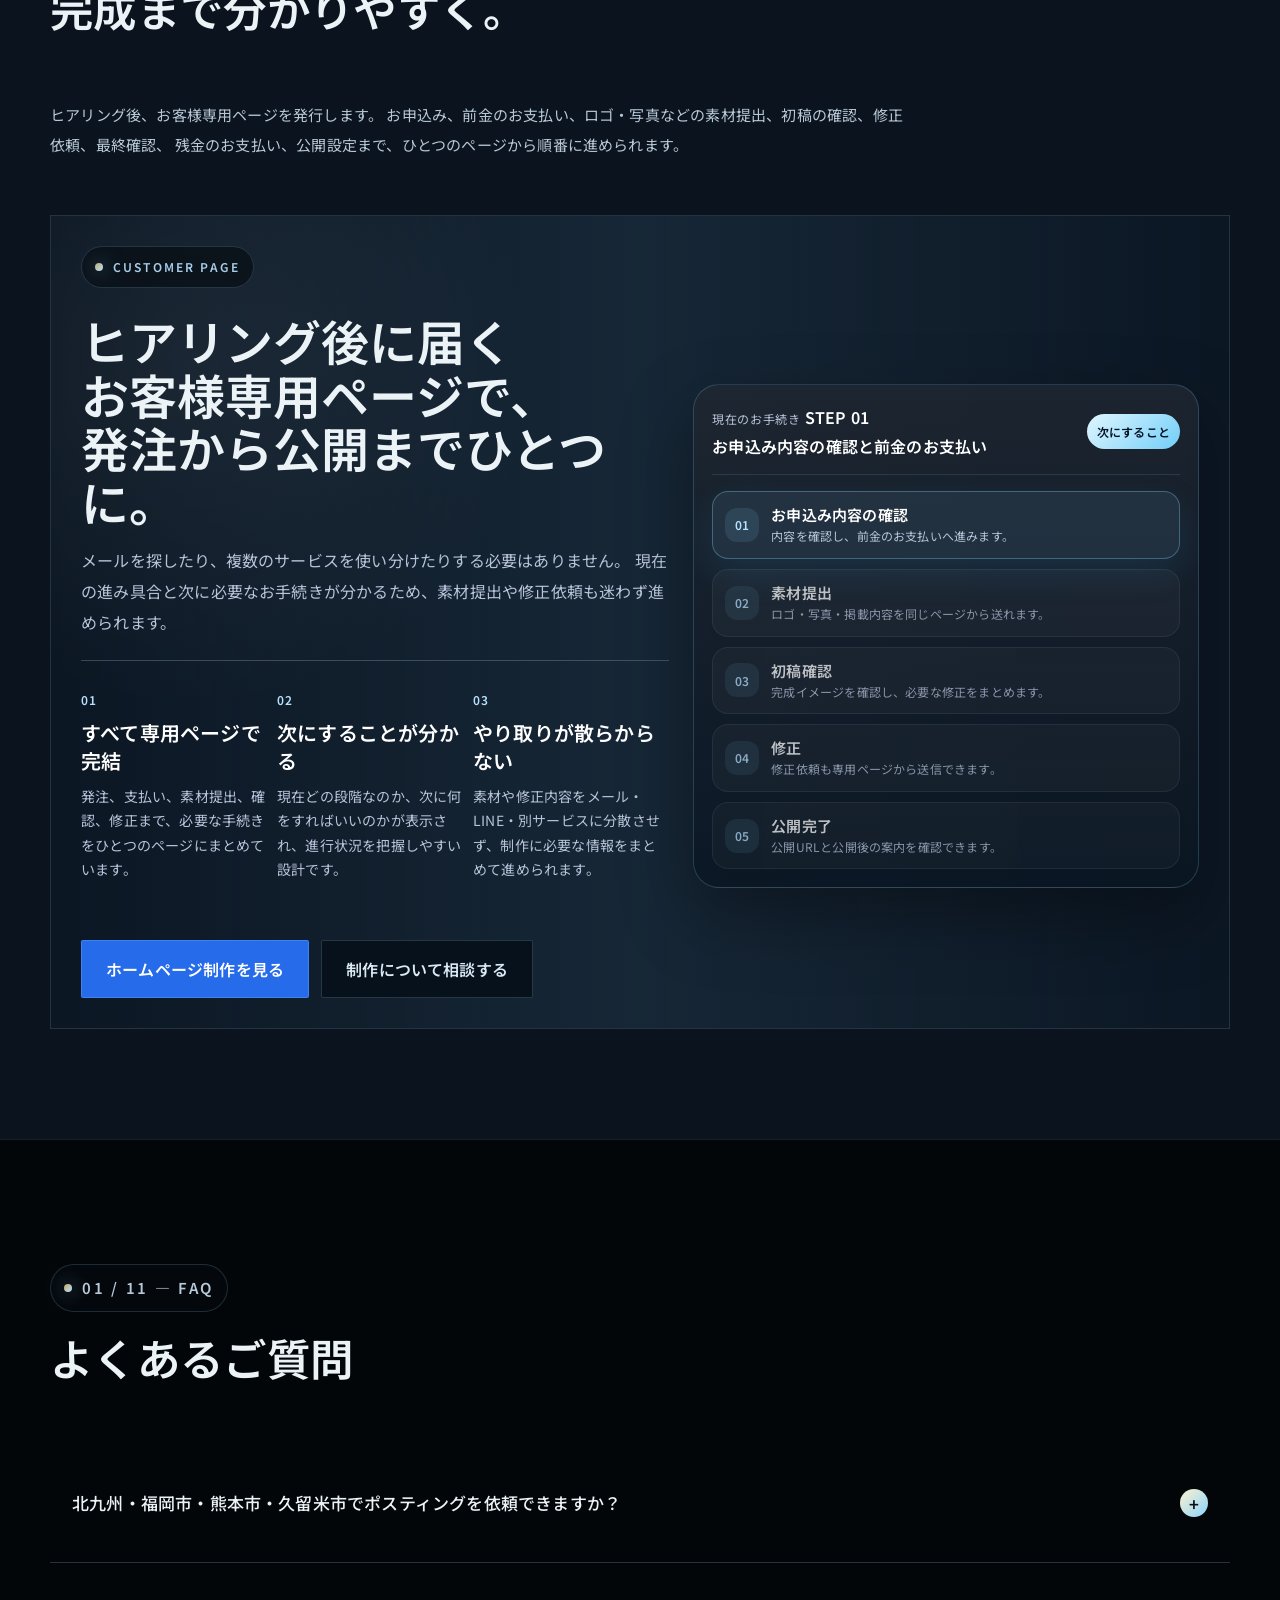
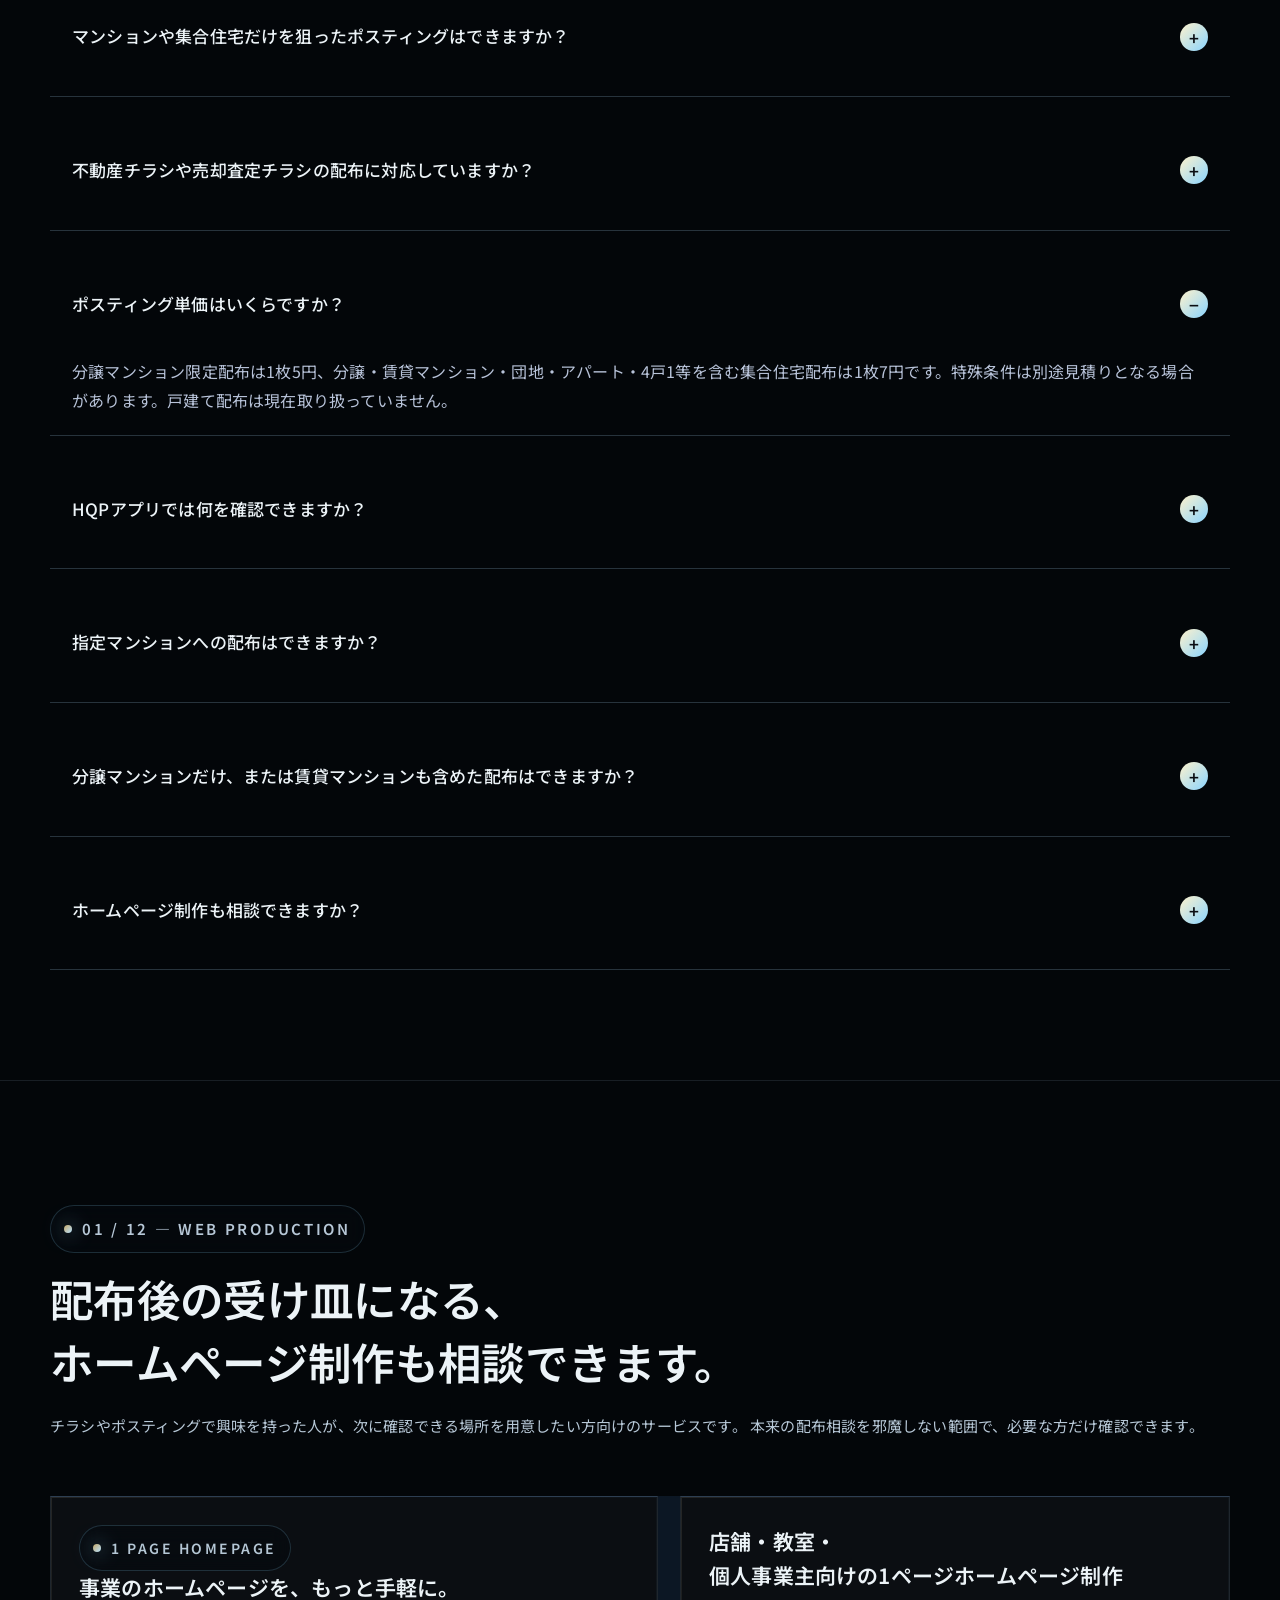
==== commit 21954fa2: "地域別のサービス案内と検索向けの表示を改善" ====
--- a/index.html
+++ b/index.html
@@ -4339,7 +4339,7 @@
 
           <div class="hero-proof-row">
             <div class="hero-proof">
-              <strong data-counter="100">0</strong>
+              <strong data-counter="100">100</strong>
               <span>万枚以上<br>年間配布実績</span>
             </div>
             <div class="hero-proof">
@@ -4620,12 +4620,12 @@
 
         <div class="stats">
           <div class="stat reveal">
-            <strong data-counter="100">0</strong>
+            <strong data-counter="100">100</strong>
             <span>万枚以上 年間配布実績</span>
           </div>
           <div class="stat reveal delay-1">
             <strong>5円</strong>
-            <span>基本単価</span>
+            <span>分譲マンション限定・1枚あたり</span>
           </div>
           <div class="stat reveal delay-2">
             <strong>GPS</strong>
@@ -4647,6 +4647,7 @@
             <h2>指定マンションへの配布も可能です。</h2>
           </div>
           <p>
+            最低1,000枚からご相談いただけます。熊本市中央区・東区では、両区合計29,362枚の配布実績があります。<br>
             「このマンションに届けたい」「このエリアの集合住宅だけ狙いたい」など、
             建物単位・エリア単位の配布設計に対応します。
           </p>
@@ -5091,7 +5092,7 @@
           </article>
 
           <article class="card contact-card-highlight reveal delay-1">
-            <h3>ホームページ制作ページへ</h3>
+            <h3>店舗・教室・個人事業主向けの1ページホームページ制作</h3>
             <p>
               まずは内容を確認し、必要な場合だけ制作申込みへ進めます。
               ポスティングの見積り相談とは別窓口です。
@@ -5329,7 +5330,7 @@
         counters.forEach((counter) => counterObserver.observe(counter));
       } else {
         counters.forEach((counter) => {
-          counter.textContent = counter.getAttribute('data-counter') + '万';
+          counter.textContent = counter.getAttribute('data-counter');
         });
       }
 
--- a/brand-cinema.css
+++ b/brand-cinema.css
@@ -3,14 +3,36 @@
 .cinema-world>img{width:100%;height:100%;object-fit:cover;opacity:.7}.cinema-world{opacity:0}.is-playing .cinema-world{animation:world-in 1.4s ease 4s both,world-out .8s ease 7s forwards}
 .cinema-rock .slab{position:absolute;inset:0;background:url('brand-basalt.webp') center/cover}.slab-a{clip-path:polygon(0 0,50.6% 0,49.7% 11%,52% 18%,48.3% 26%,50.8% 32%,47.8% 40%,51.3% 50%,0 70%)}.slab-b{clip-path:polygon(50.6% 0,100% 0,100% 100%,51% 100%,49% 93%,52% 85%,50% 75%,52% 68%,48.8% 58%,51.3% 50%,47.8% 40%,50.8% 32%,48.3% 26%,52% 18%,49.7% 11%)}.slab-c{clip-path:polygon(0 70%,51.3% 50%,48.8% 58%,52% 68%,50% 75%,52% 85%,49% 93%,51% 100%,0 100%)}
 .is-playing .cinema-rock{animation:stone-in 1.4s ease both}.is-playing .slab-a{animation:slab-a 2s cubic-bezier(.2,.6,.2,1) 3.8s both}.is-playing .slab-b{animation:slab-b 2s cubic-bezier(.2,.6,.2,1) 3.8s both}.is-playing .slab-c{animation:slab-c 2s cubic-bezier(.2,.6,.2,1) 3.8s both}
-.cinema-rock svg{position:absolute;inset:0;width:100%;height:100%;fill:none;stroke:#d7f2ff;stroke-width:1.5;filter:drop-shadow(0 0 5px #75baff)}.cinema-rock path{stroke-dasharray:1;stroke-dashoffset:1}.is-playing .crack-main{animation:trace 1.3s ease 1s forwards,pulse-light .65s ease 2.3s 2,world-out .5s ease 4s forwards}.is-playing .crack-branch{animation:trace 1s ease 2.9s forwards,world-out .6s ease 4s forwards}
+/* Posting-only fracture: an ice core, uneven blue energy and reflected light on stone. */
+.cinema-rock .cinema-fracture{position:absolute;inset:0;width:100%;height:100%;fill:none;stroke-linejoin:round;stroke-linecap:round}
+.cinema-fracture .crack-main,.cinema-fracture .crack-branch{stroke-dasharray:1;stroke-dashoffset:1}
+.fracture-halo{stroke:#126aff;stroke-width:22;opacity:.62;filter:blur(5px)}
+.fracture-reflection{stroke:url(#crack-energy);stroke-width:10;opacity:.85;filter:blur(1.2px);mix-blend-mode:screen}
+.fracture-energy{stroke:url(#crack-energy);stroke-width:4.4}
+.fracture-splinters{fill:url(#crack-ice);opacity:0}.is-playing .fracture-splinters{animation:world-in .6s ease 2.2s forwards,world-out .5s ease 4s forwards}
+.fracture-core{stroke:url(#crack-ice);stroke-width:1.1}
+.fracture-halo .crack-branch{stroke-width:14}.fracture-reflection .crack-branch{stroke-width:6}.fracture-energy .crack-branch{stroke-width:2.8}.fracture-core .crack-branch{stroke-width:.75}
+.is-playing .cinema-fracture .crack-main{animation:trace 1.3s ease 1s forwards,world-out .5s ease 4s forwards}
+.is-playing .cinema-fracture .crack-branch{animation:trace 1s ease 2.9s forwards,world-out .6s ease 4s forwards}
+.is-playing .fracture-halo,.is-playing .fracture-reflection{animation:fracture-pulse .65s ease 2.3s 2,fracture-release .8s ease 3.6s forwards}
+.fracture-reservoir{position:absolute;inset:0;background:radial-gradient(ellipse at 51% 50%,#bdefff 0%,#348eff 8%,#0c48b8 21%,#071b46 38%,transparent 62%);opacity:0}
+.is-playing .fracture-reservoir{animation:fracture-open 1.6s ease 3.8s both}
+@keyframes fracture-pulse{0%,100%{opacity:.62}45%{opacity:1}}
+@keyframes fracture-release{0%{opacity:.72}45%{opacity:1}100%{opacity:0}}
+@keyframes fracture-open{0%{opacity:0;transform:scale(.65)}24%{opacity:.9}100%{opacity:0;transform:scale(1.12)}}
+
+/* Cache broad light as a static surface; only the narrow fissure traces are redrawn. */
+.cinema-fracture .fracture-halo path,.cinema-fracture .fracture-reflection path{stroke-dasharray:none;stroke-dashoffset:0;opacity:0}
+.is-playing .fracture-halo .crack-main,.is-playing .fracture-reflection .crack-main{animation:world-in .6s ease 1.8s forwards,world-out .5s ease 4s forwards}
+.is-playing .fracture-halo .crack-branch,.is-playing .fracture-reflection .crack-branch{animation:world-in .6s ease 3.1s forwards,world-out .6s ease 4s forwards}
+
 .cinema-map{position:absolute;inset:0;width:100%;height:100%;color:#b6e2ff}.city-blocks{opacity:.22}.cinema-route{fill:none;stroke:currentColor;stroke-width:2;stroke-dasharray:1;stroke-dashoffset:1}.cinema-pins{opacity:0}.cinema-mode-break.is-playing .cinema-route{animation:trace 1.7s ease 4.6s forwards}.cinema-mode-break.is-playing .cinema-pins{animation:world-in 1s ease 5.6s both}
 .cinema-field{background:radial-gradient(ellipse,#112d4266,transparent 65%)}.cinema-field .cinema-map{opacity:0}.cinema-mode-field.is-playing{opacity:1}.cinema-field .cinema-device{position:absolute;left:50%;top:50%;width:min(300px,62vw,31svh);transform:translate(-50%,-50%);border:5px solid #233440;border-radius:30px;overflow:hidden;box-shadow:0 20px 60px #000b;opacity:0}.cinema-device img{width:100%;height:auto;display:block}
 .is-playing .cinema-field>.cinema-map{animation:world-in 1.2s ease .4s both}.cinema-field .cinema-route{animation:trace 2s ease 1s forwards}.cinema-field .cinema-pins{animation:world-in 1s ease 2s both}.is-playing .cinema-device{animation:device-in 1.3s cubic-bezier(.2,.6,.2,1) 2.7s both}.cinema-mode-field.is-playing>.cinema-field{animation:world-out .8s ease 6.5s forwards}
 .cinema-scene-note{position:absolute;bottom:16px;left:0;right:0;text-align:center;font:9px/1.6 sans-serif;letter-spacing:.1em;color:#c5dded}
 .cinema-caption{position:absolute;inset:0;display:flex;flex-direction:column;justify-content:center;align-items:center;text-align:center;padding:28px;opacity:0}.cinema-caption>span,.cinema-caption>small{font:10px/1.6 Arial,sans-serif;letter-spacing:.25em;color:#a2bed2}.cinema-caption strong{font:300 clamp(38px,6.5vw,96px)/1.04 Arial,sans-serif;letter-spacing:-.055em;margin:32px 0}.cinema-caption em{font-family:Georgia,serif;font-weight:400;letter-spacing:-.035em;color:#c4e9ff}.cinema-mode-break.is-playing .cinema-caption{animation:world-in 1.2s ease 7.4s both}.cinema-mode-field.is-playing .cinema-caption{animation:world-in 1.2s ease 6.9s both}
 .cinema-skip{position:absolute;right:28px;bottom:max(24px,env(safe-area-inset-bottom));background:none;border:0;border-bottom:1px solid #9cc6e666;color:#d7eaf8;padding:14px 4px;min-height:44px;font:500 12px/1.5 sans-serif;cursor:pointer}.cinema-index{position:absolute;left:28px;bottom:32px;font:9px/1.6 monospace;letter-spacing:.15em;color:#8eacc1}.cinema-replay{display:block;background:none;border:0;border-bottom:1px solid #8cacc455;color:#b4d5eb;font:500 11px/1.5 sans-serif;padding:12px 0;min-height:44px;margin-top:20px;cursor:pointer}.cinema-skip:focus-visible,.cinema-replay:focus-visible{outline:2px solid #c4e9ff;outline-offset:4px}
-@keyframes trace{to{stroke-dashoffset:0}}@keyframes world-in{from{opacity:0}to{opacity:1}}@keyframes world-out{to{opacity:0}}@keyframes stone-in{from{opacity:0}to{opacity:1}}@keyframes pulse-light{50%{stroke-width:3;opacity:.65}}@keyframes slab-a{to{transform:translate(-12%,-15%);opacity:0}}@keyframes slab-b{to{transform:translate(18%,2%);opacity:0}}@keyframes slab-c{to{transform:translate(-10%,18%);opacity:0}}@keyframes device-in{from{opacity:0;translate:0 24px}to{opacity:1;translate:0 0}}
+@keyframes trace{to{stroke-dashoffset:0}}@keyframes world-in{from{opacity:0}to{opacity:1}}@keyframes world-out{to{opacity:0}}@keyframes stone-in{from{opacity:0}to{opacity:1}}@keyframes slab-a{to{transform:translate(-12%,-15%);opacity:0}}@keyframes slab-b{to{transform:translate(18%,2%);opacity:0}}@keyframes slab-c{to{transform:translate(-10%,18%);opacity:0}}@keyframes device-in{from{opacity:0;translate:0 24px}to{opacity:1;translate:0 0}}
 @media(max-width:600px){.cinema-rock,.cinema-world,.cinema-field{height:75svh}.cinema-caption strong{font-size:43px}.cinema-caption>span,.cinema-caption>small{font-size:8px}.cinema-index{left:18px;font-size:7px;bottom:28px}.cinema-skip{right:18px;font-size:10px}.cinema-scene-note{font-size:8px}}
 @media(prefers-reduced-motion:reduce){.hqp-cinema,.cinema-replay{display:none!important}}
 .cinema-device img{object-fit:contain}
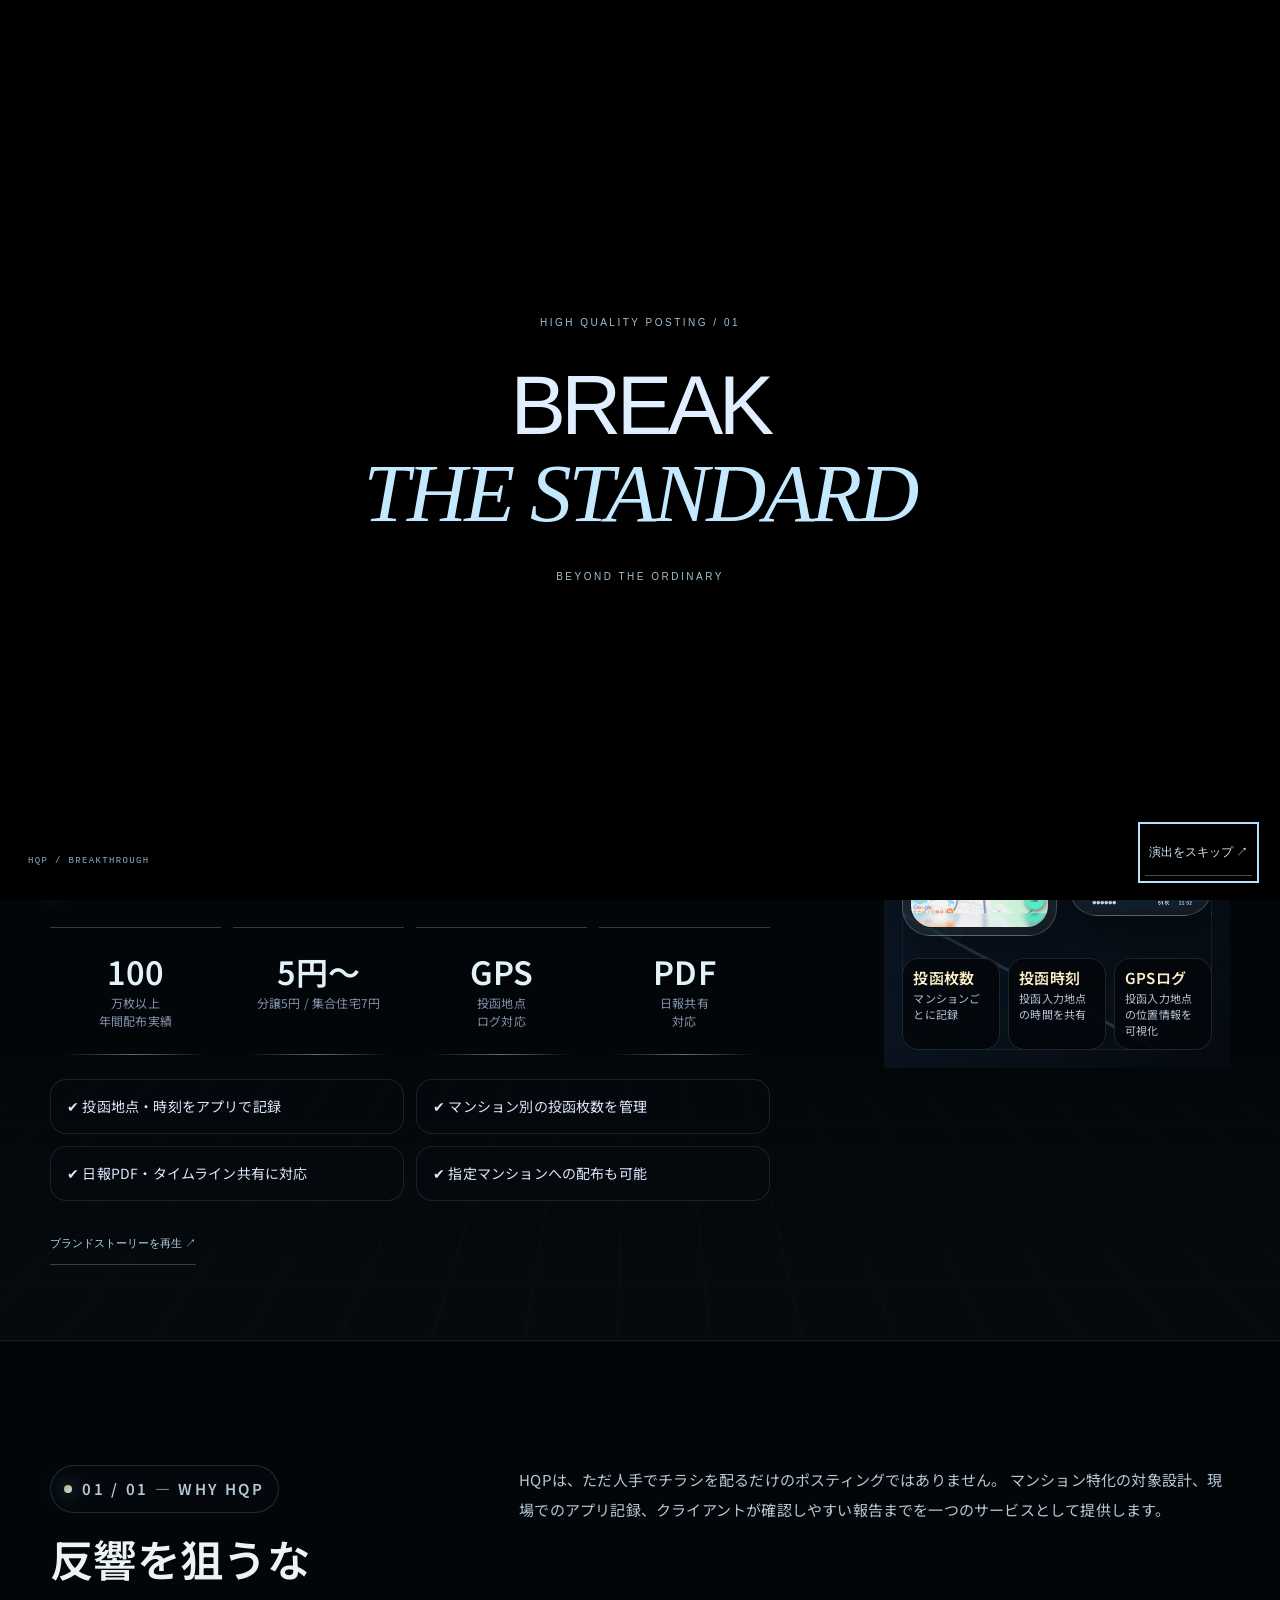
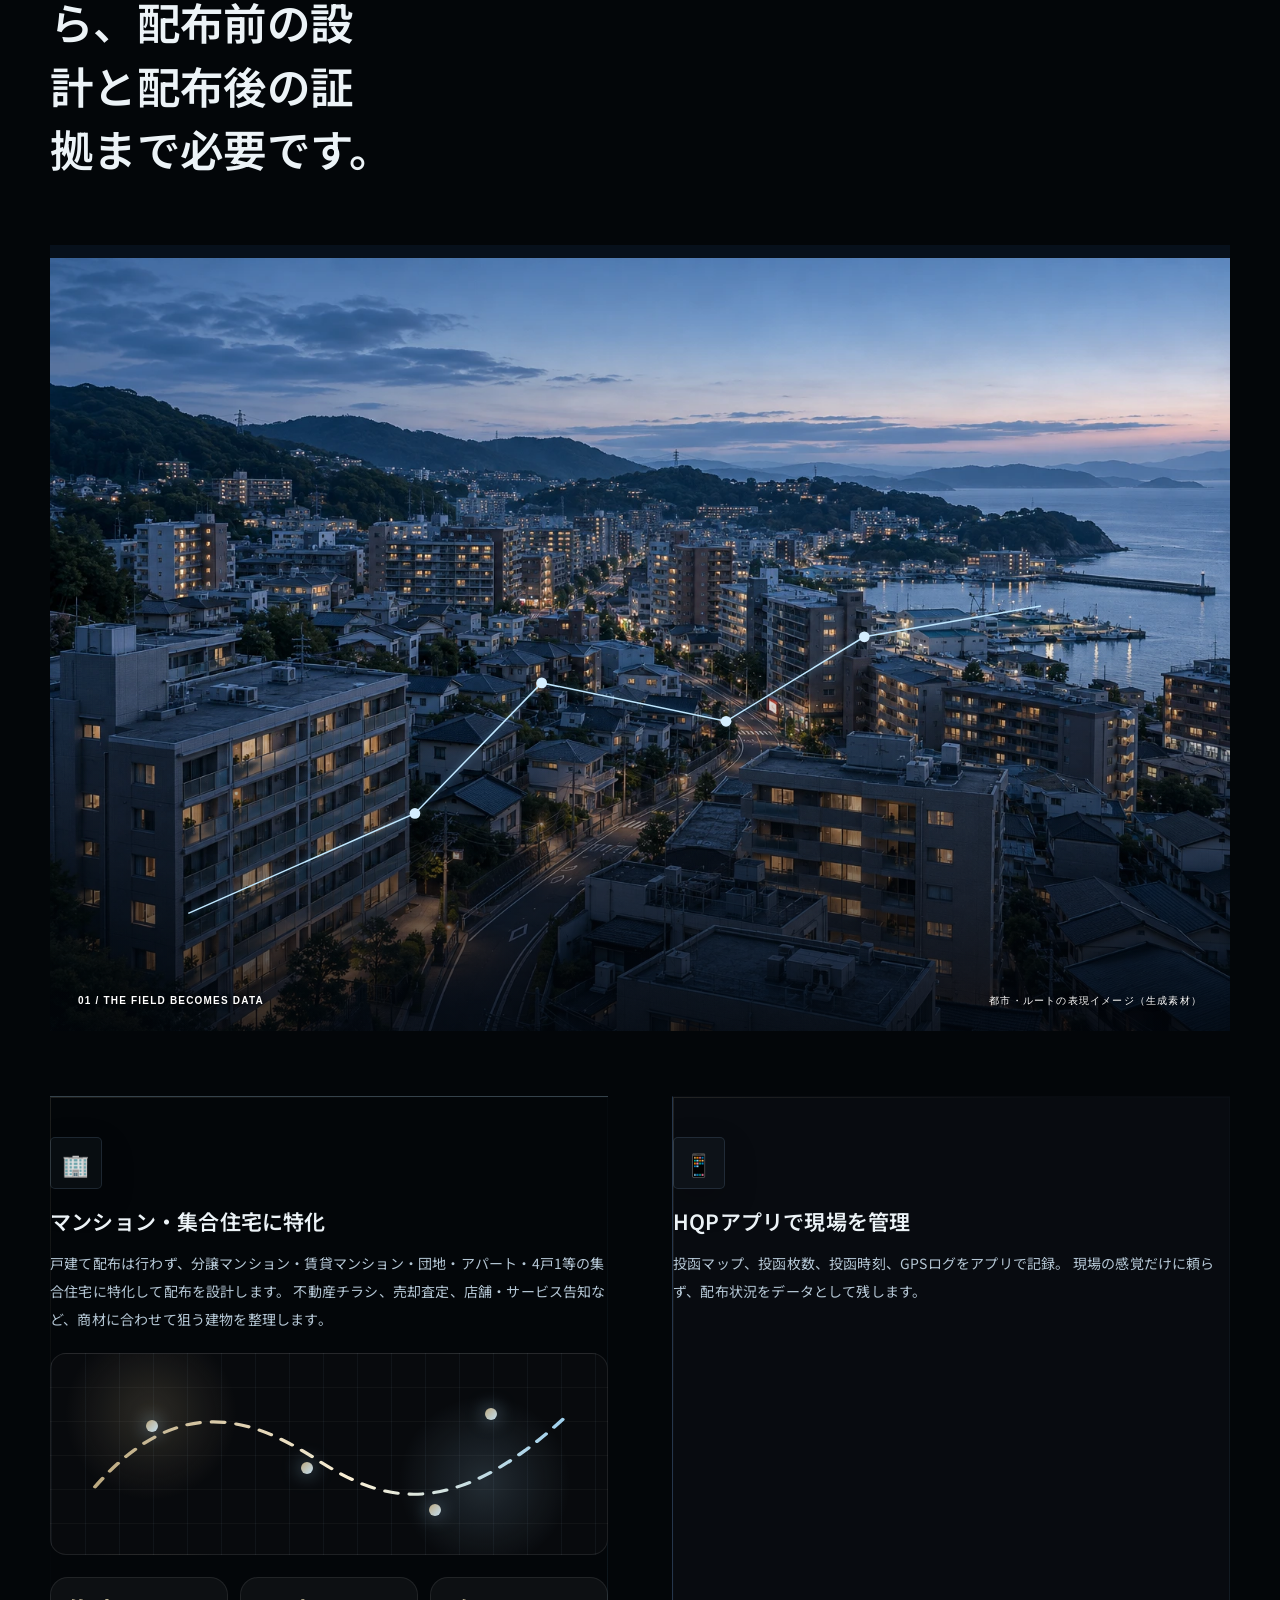
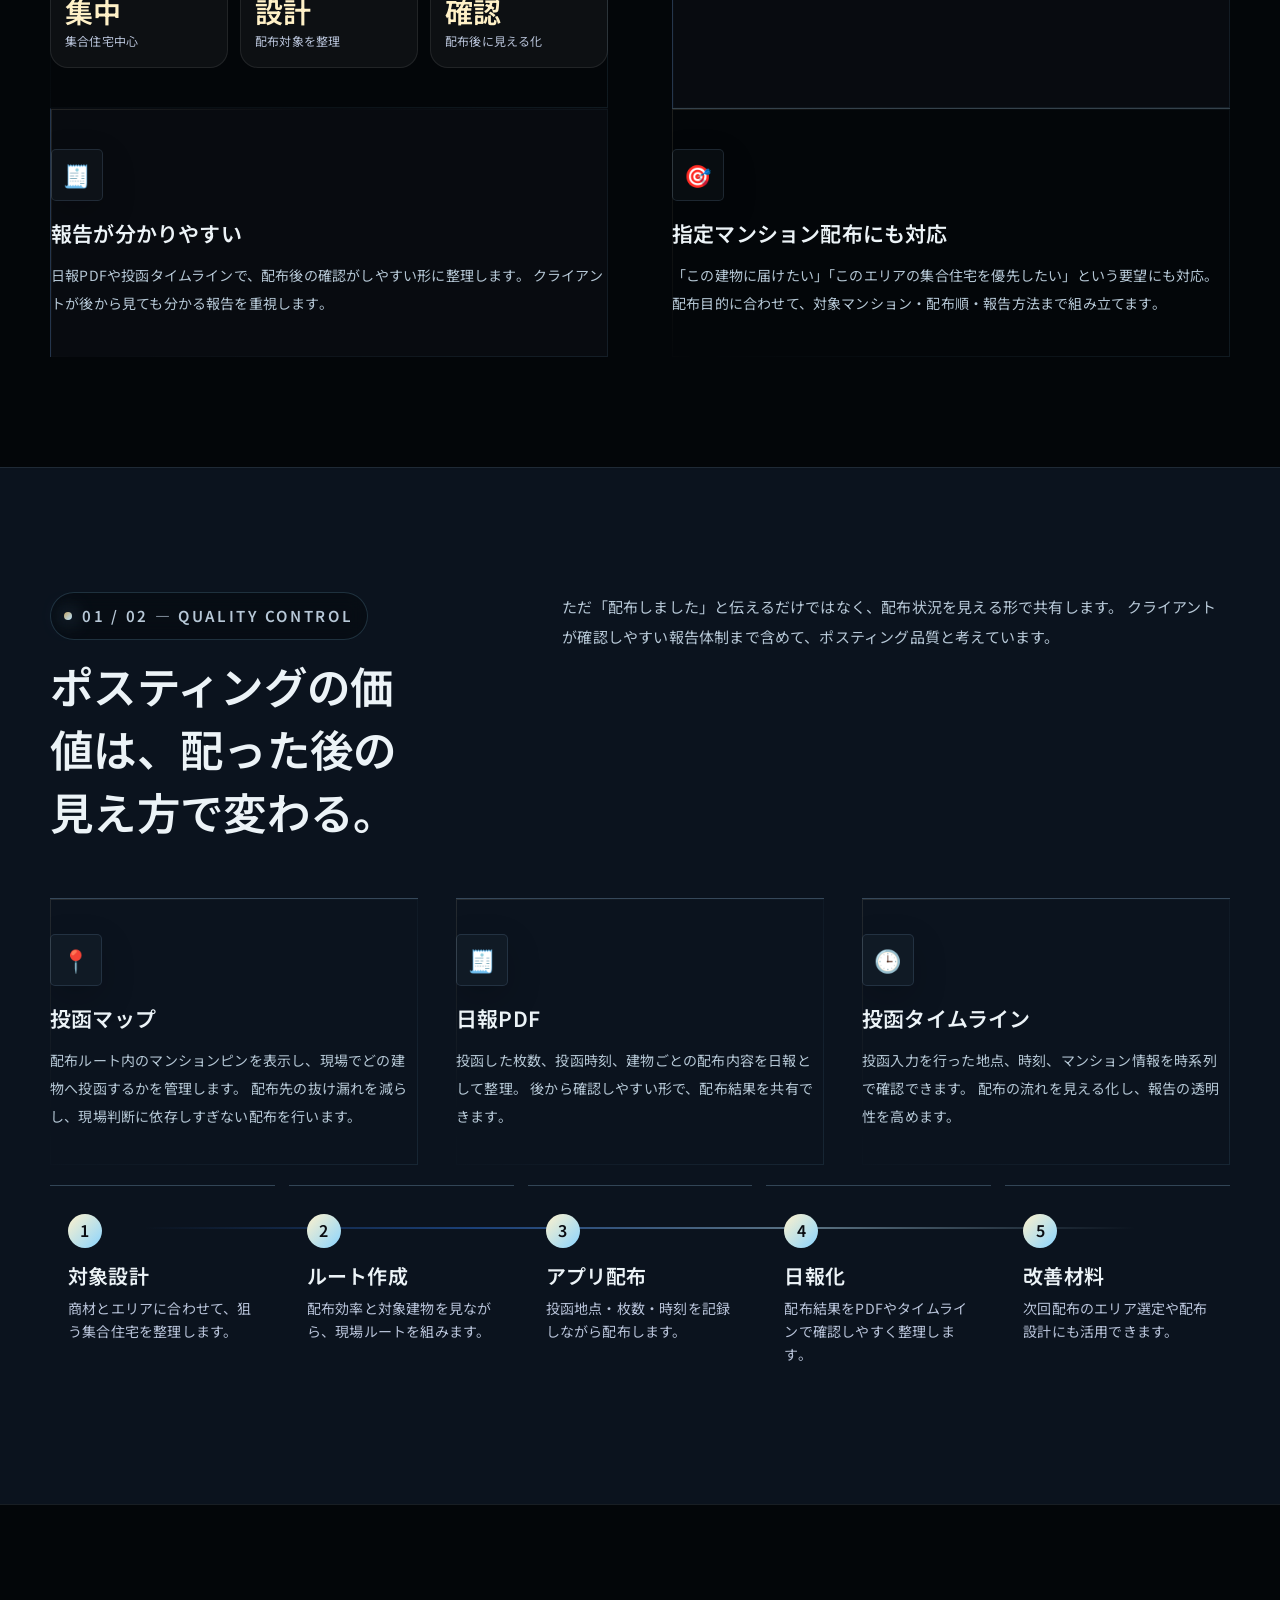
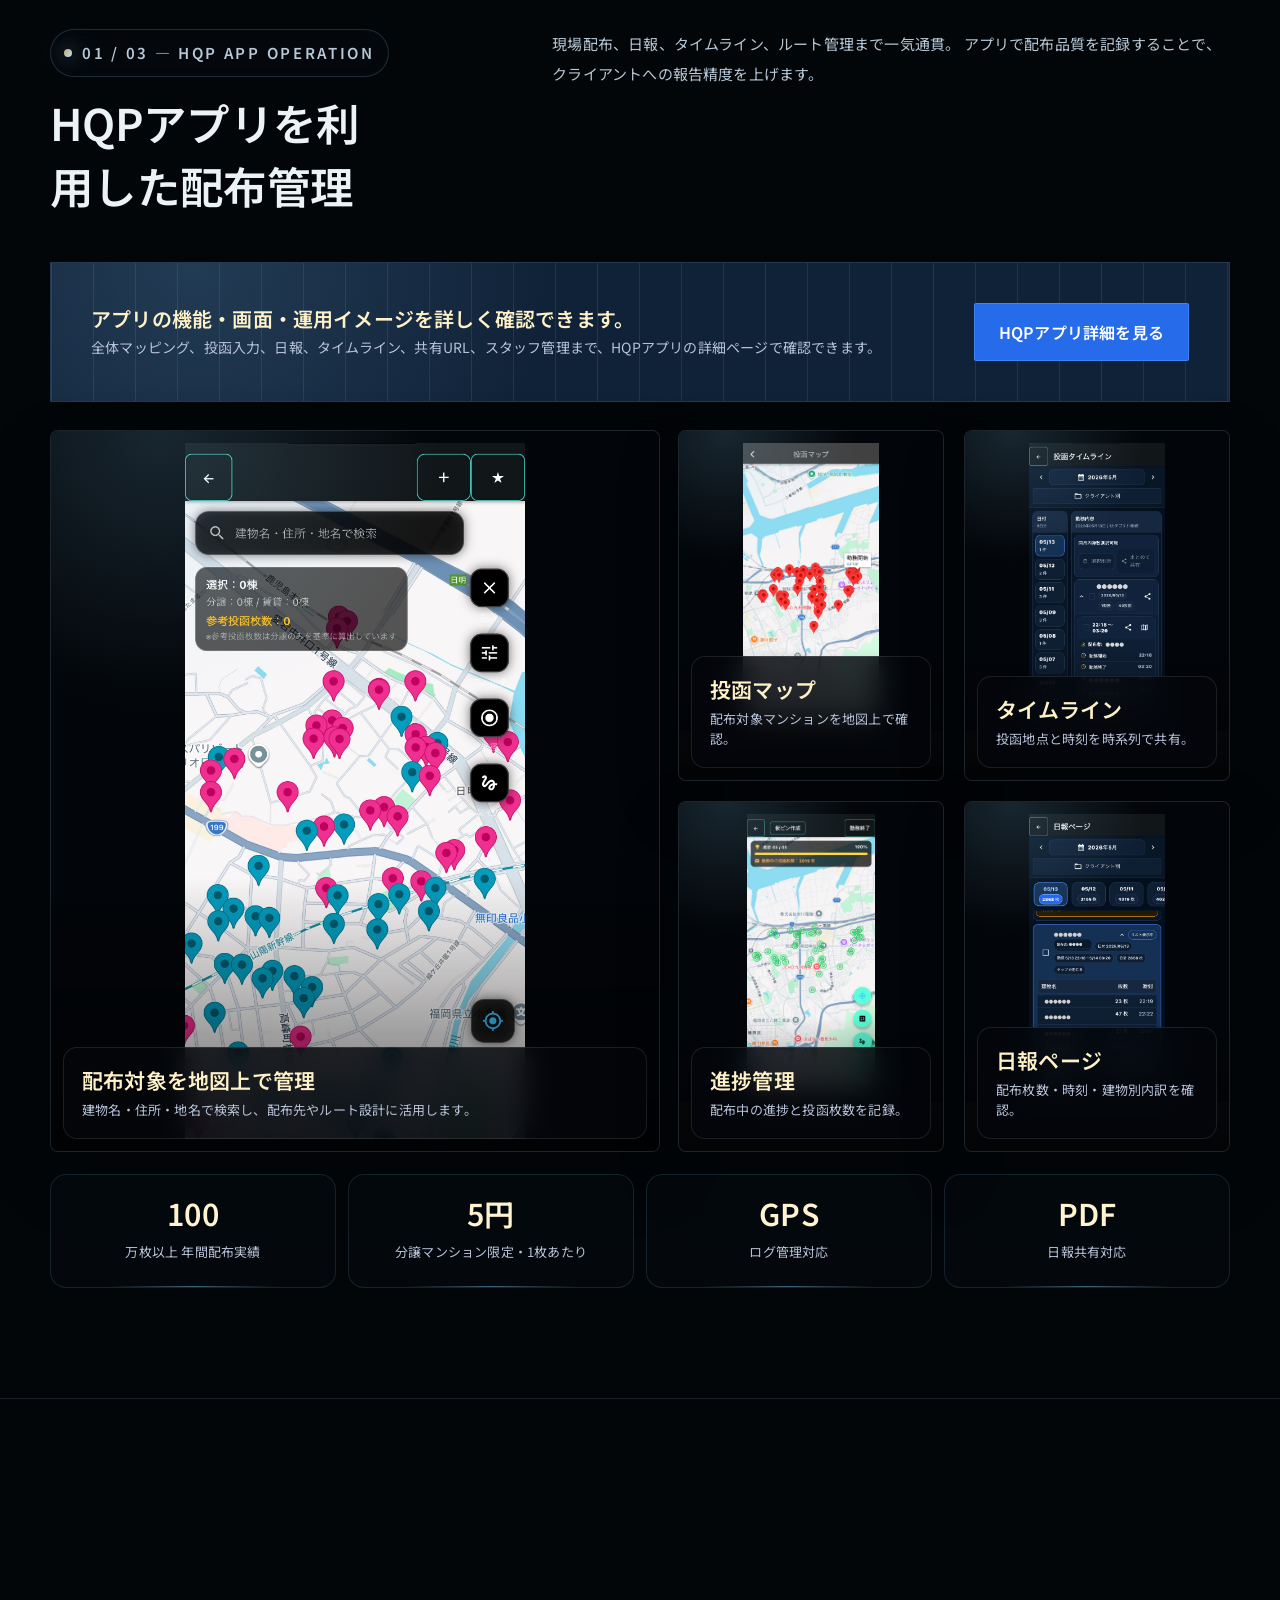
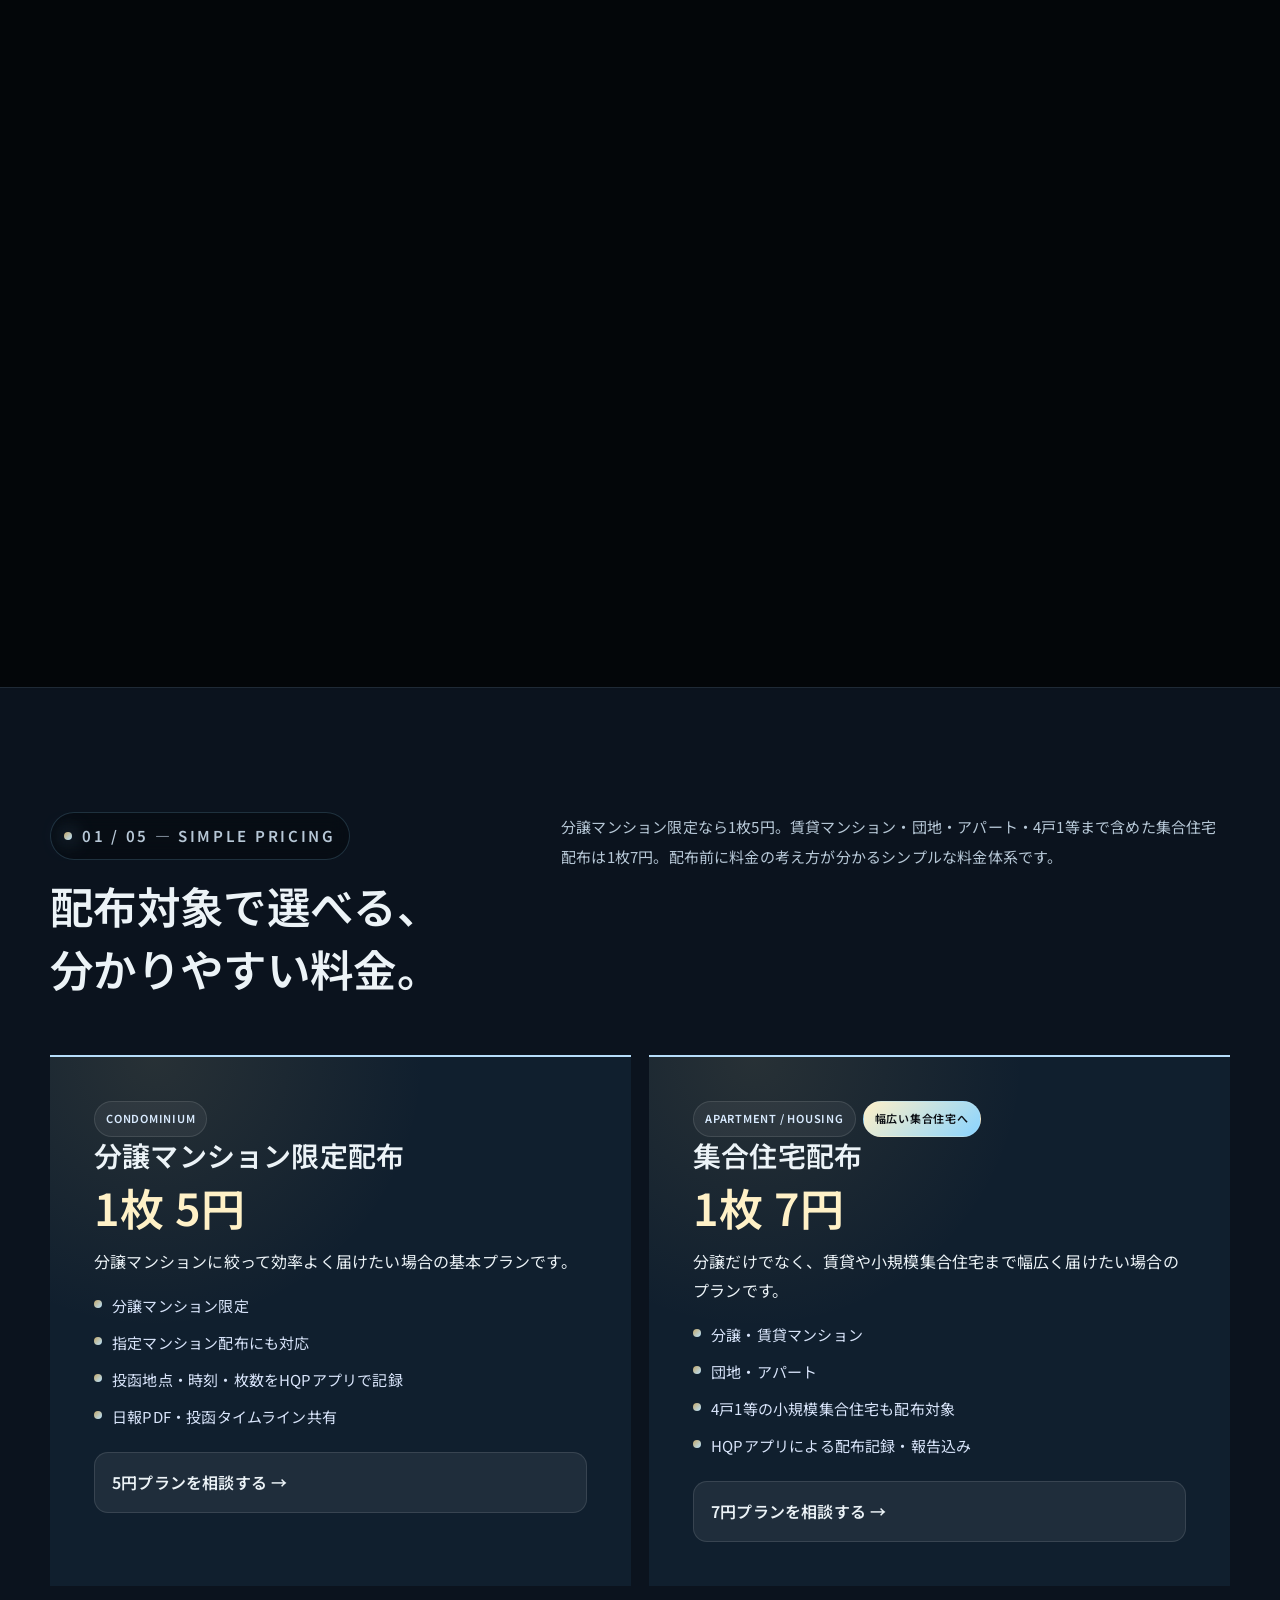
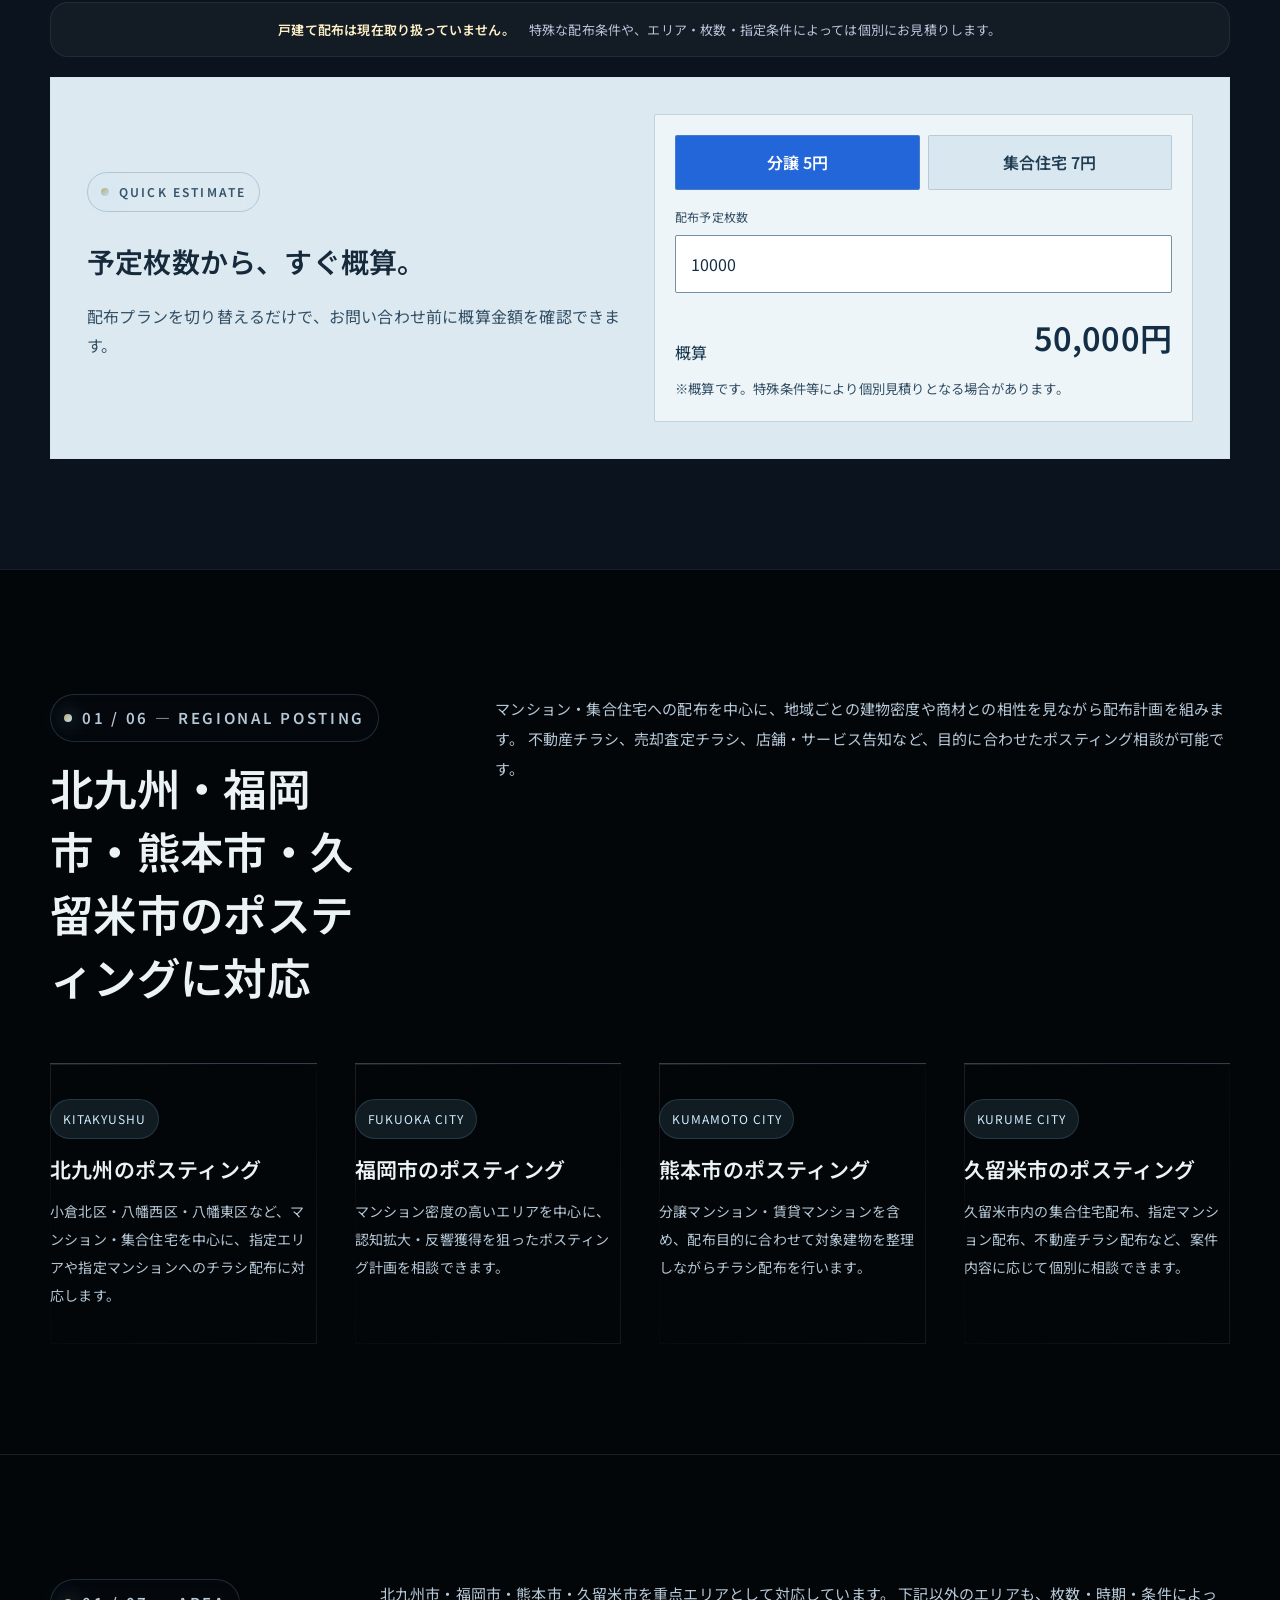
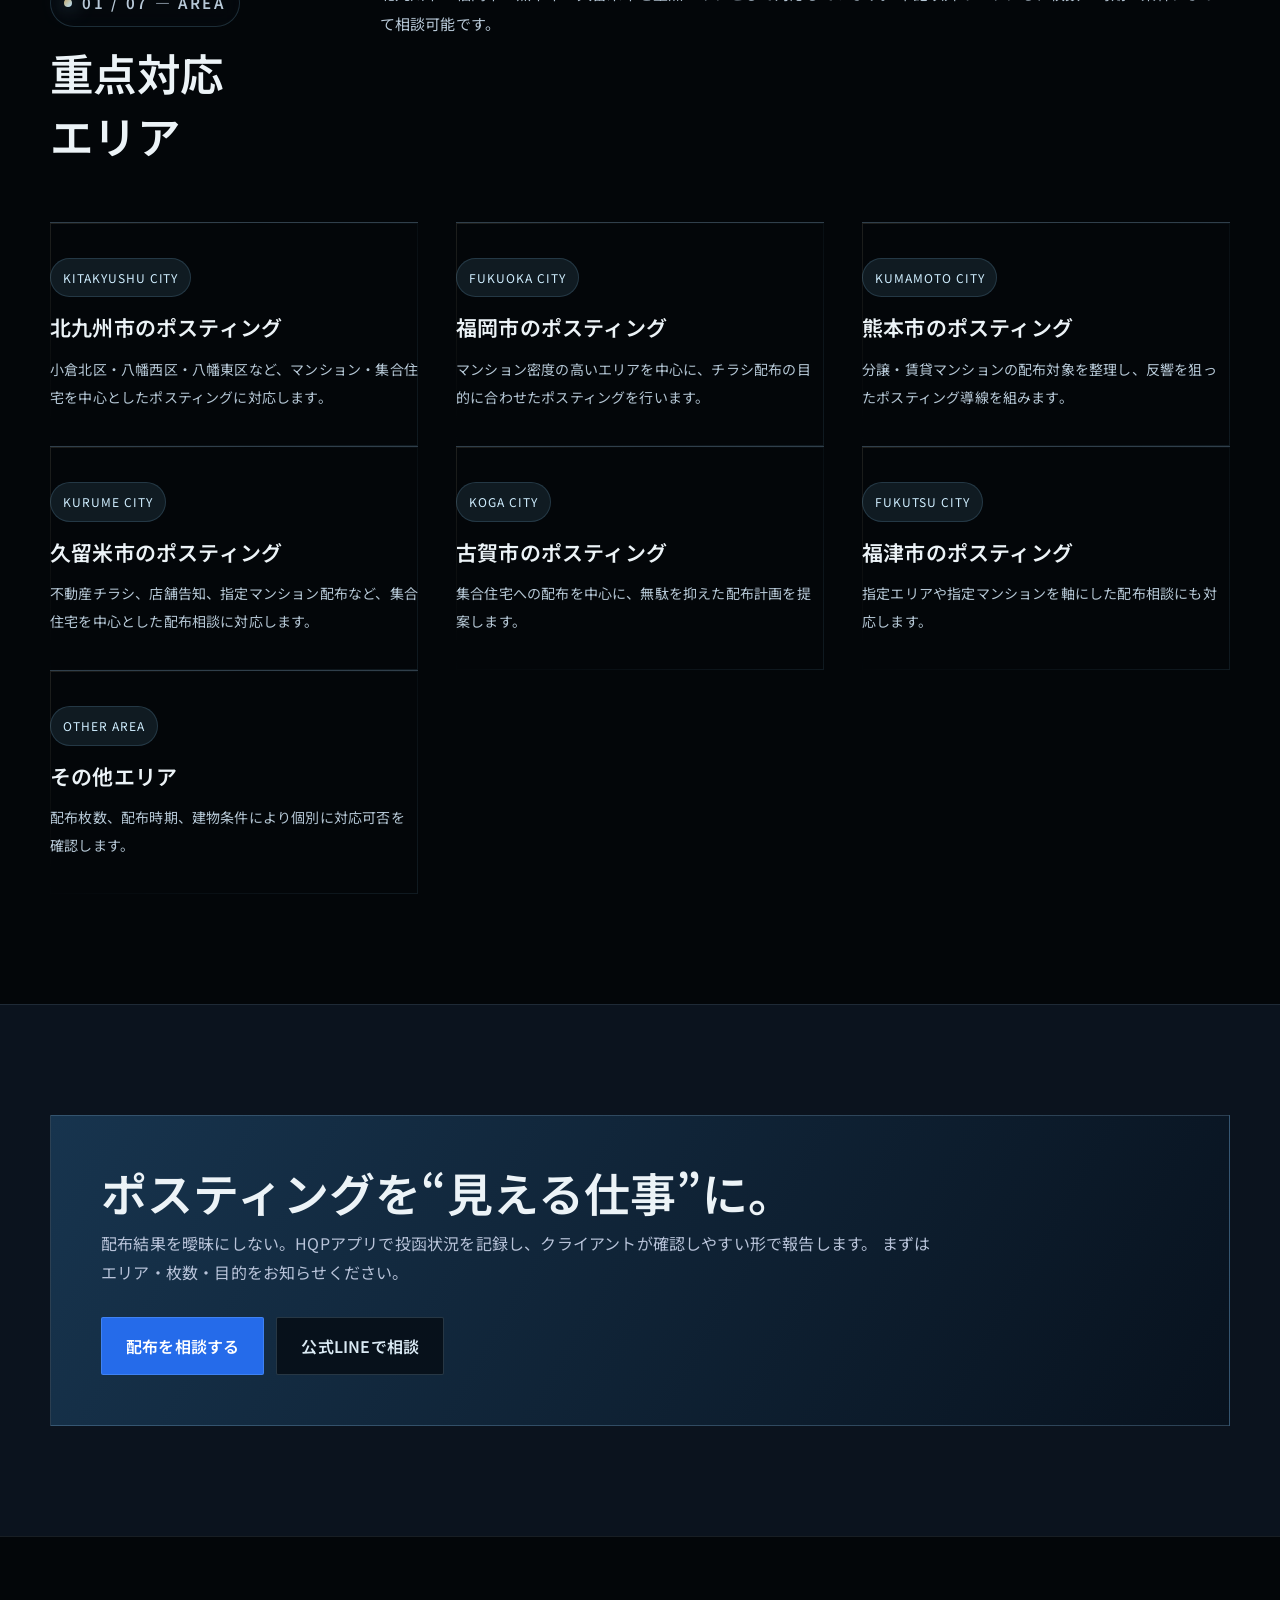
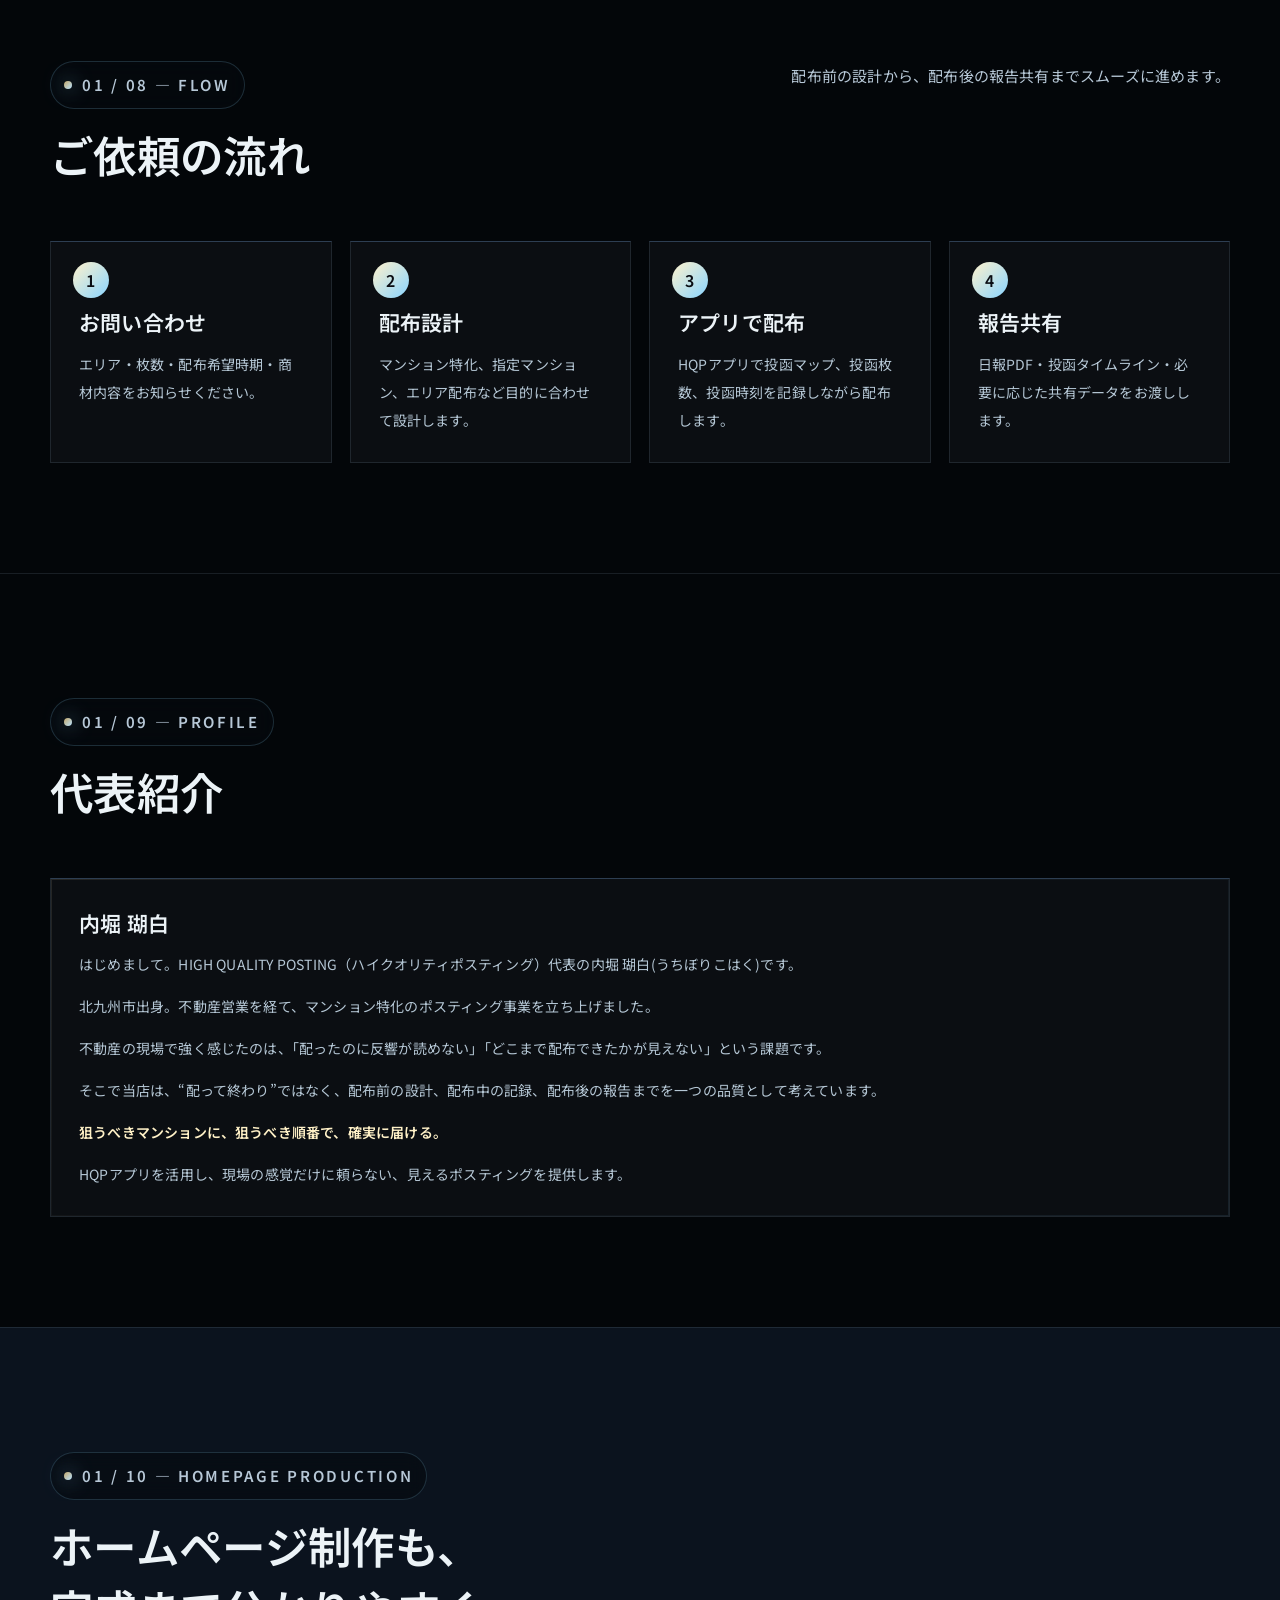
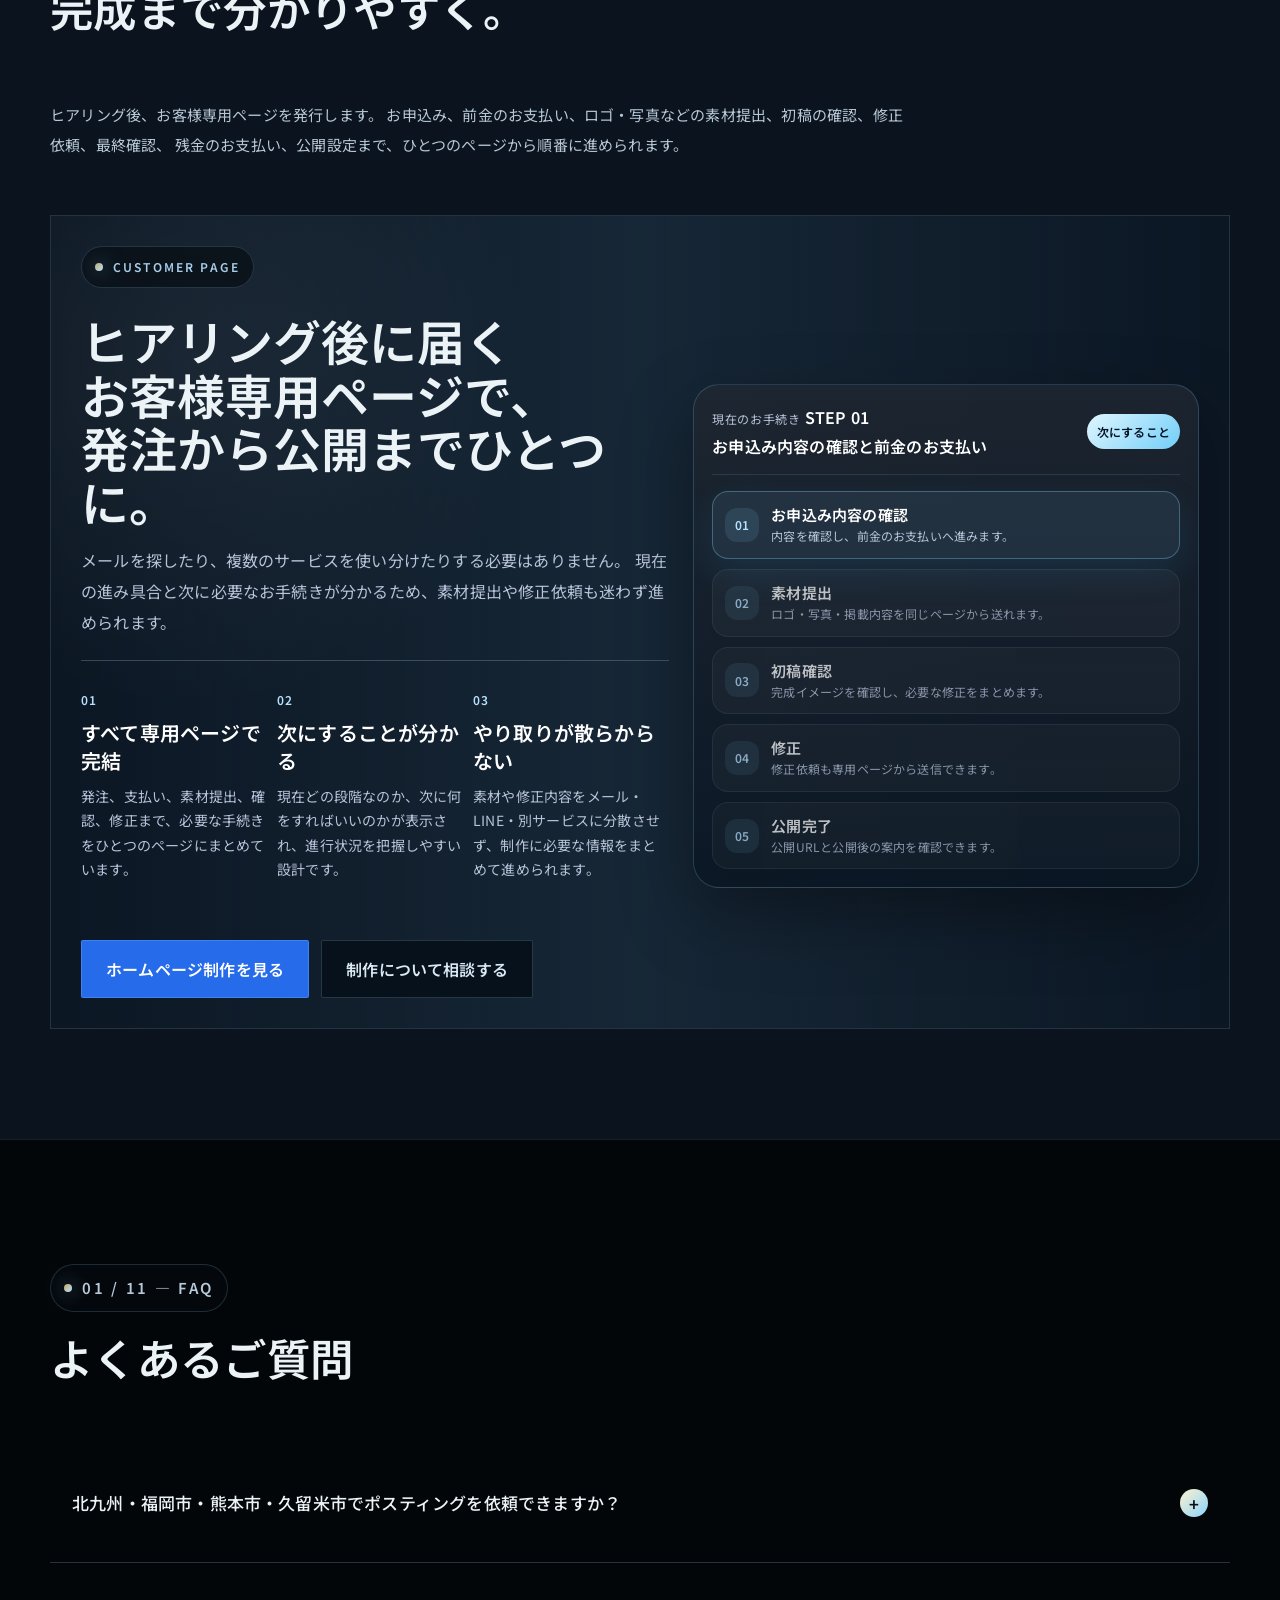
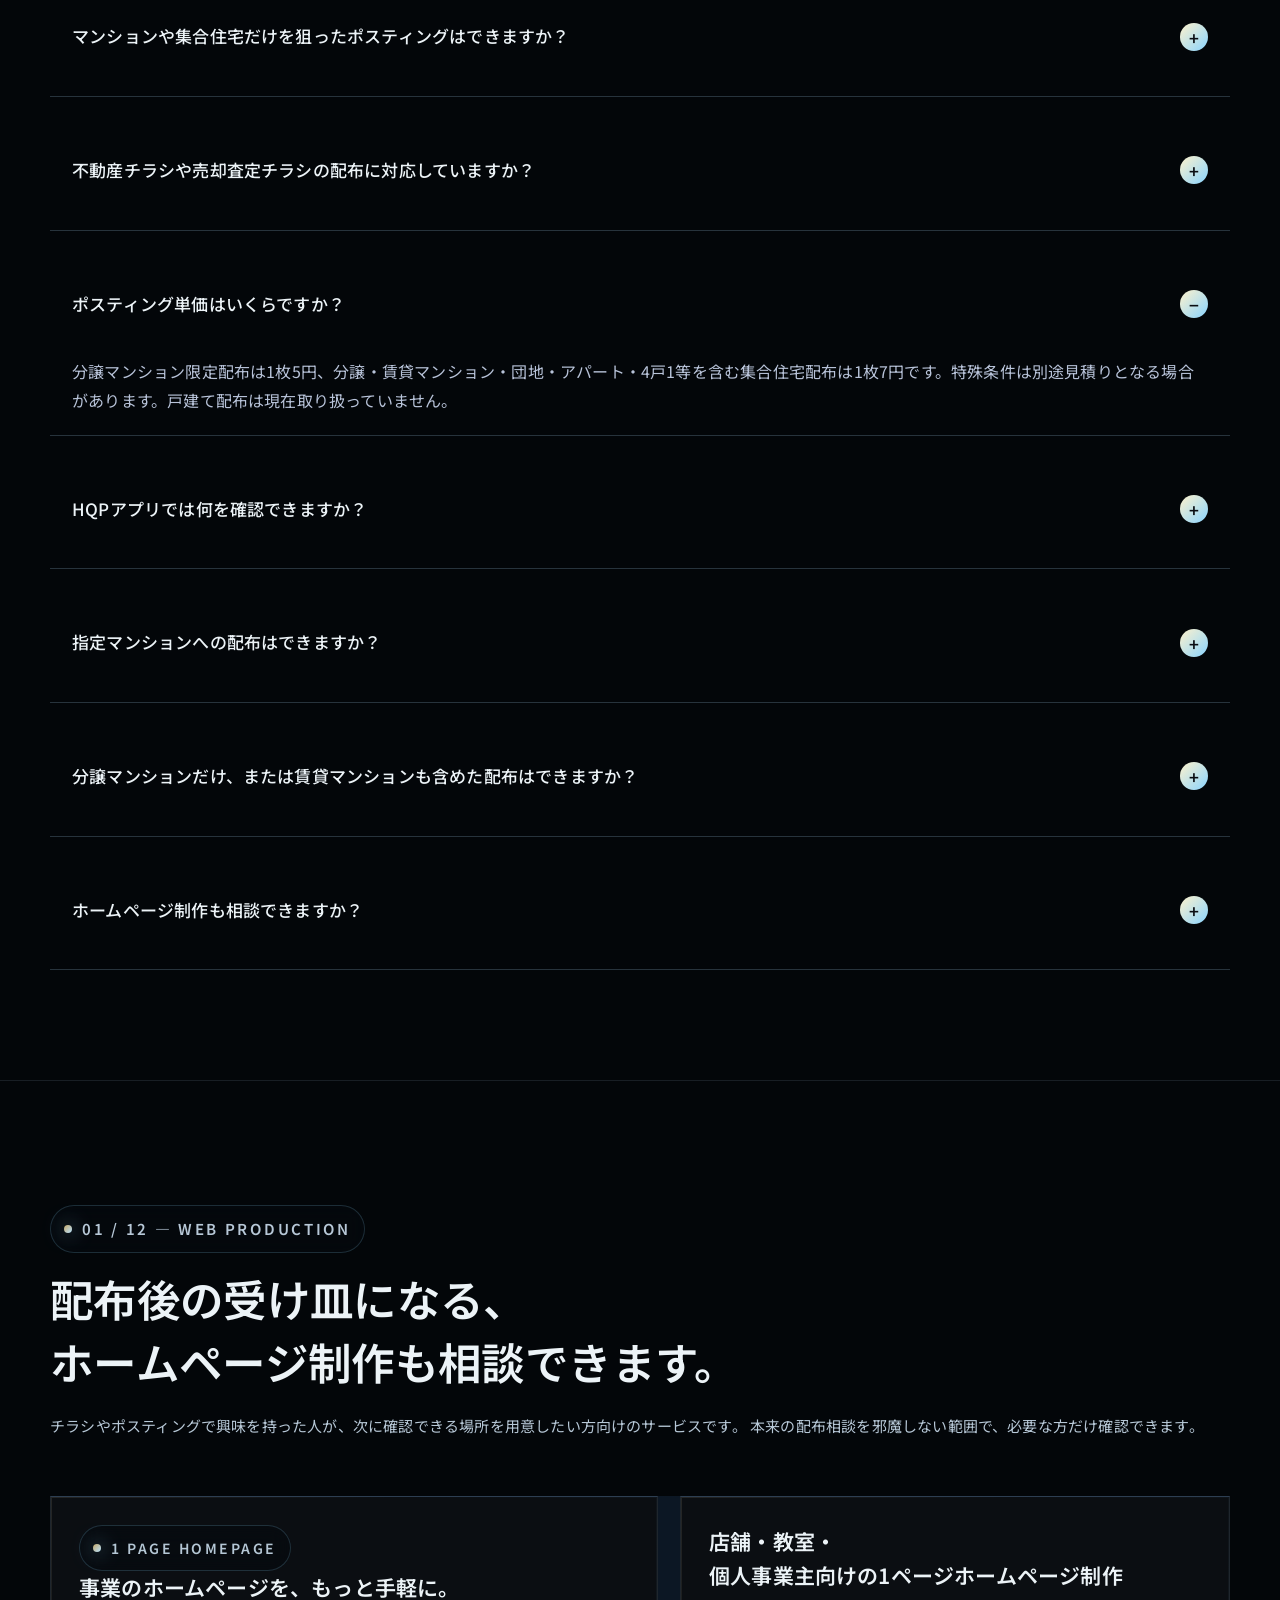
==== commit 2b911d40: "指定マンション配布の説明から無関係な2文を削除" ====
--- a/index.html
+++ b/index.html
@@ -4647,7 +4647,6 @@
             <h2>指定マンションへの配布も可能です。</h2>
           </div>
           <p>
-            最低1,000枚からご相談いただけます。熊本市中央区・東区では、両区合計29,362枚の配布実績があります。<br>
             「このマンションに届けたい」「このエリアの集合住宅だけ狙いたい」など、
             建物単位・エリア単位の配布設計に対応します。
           </p>
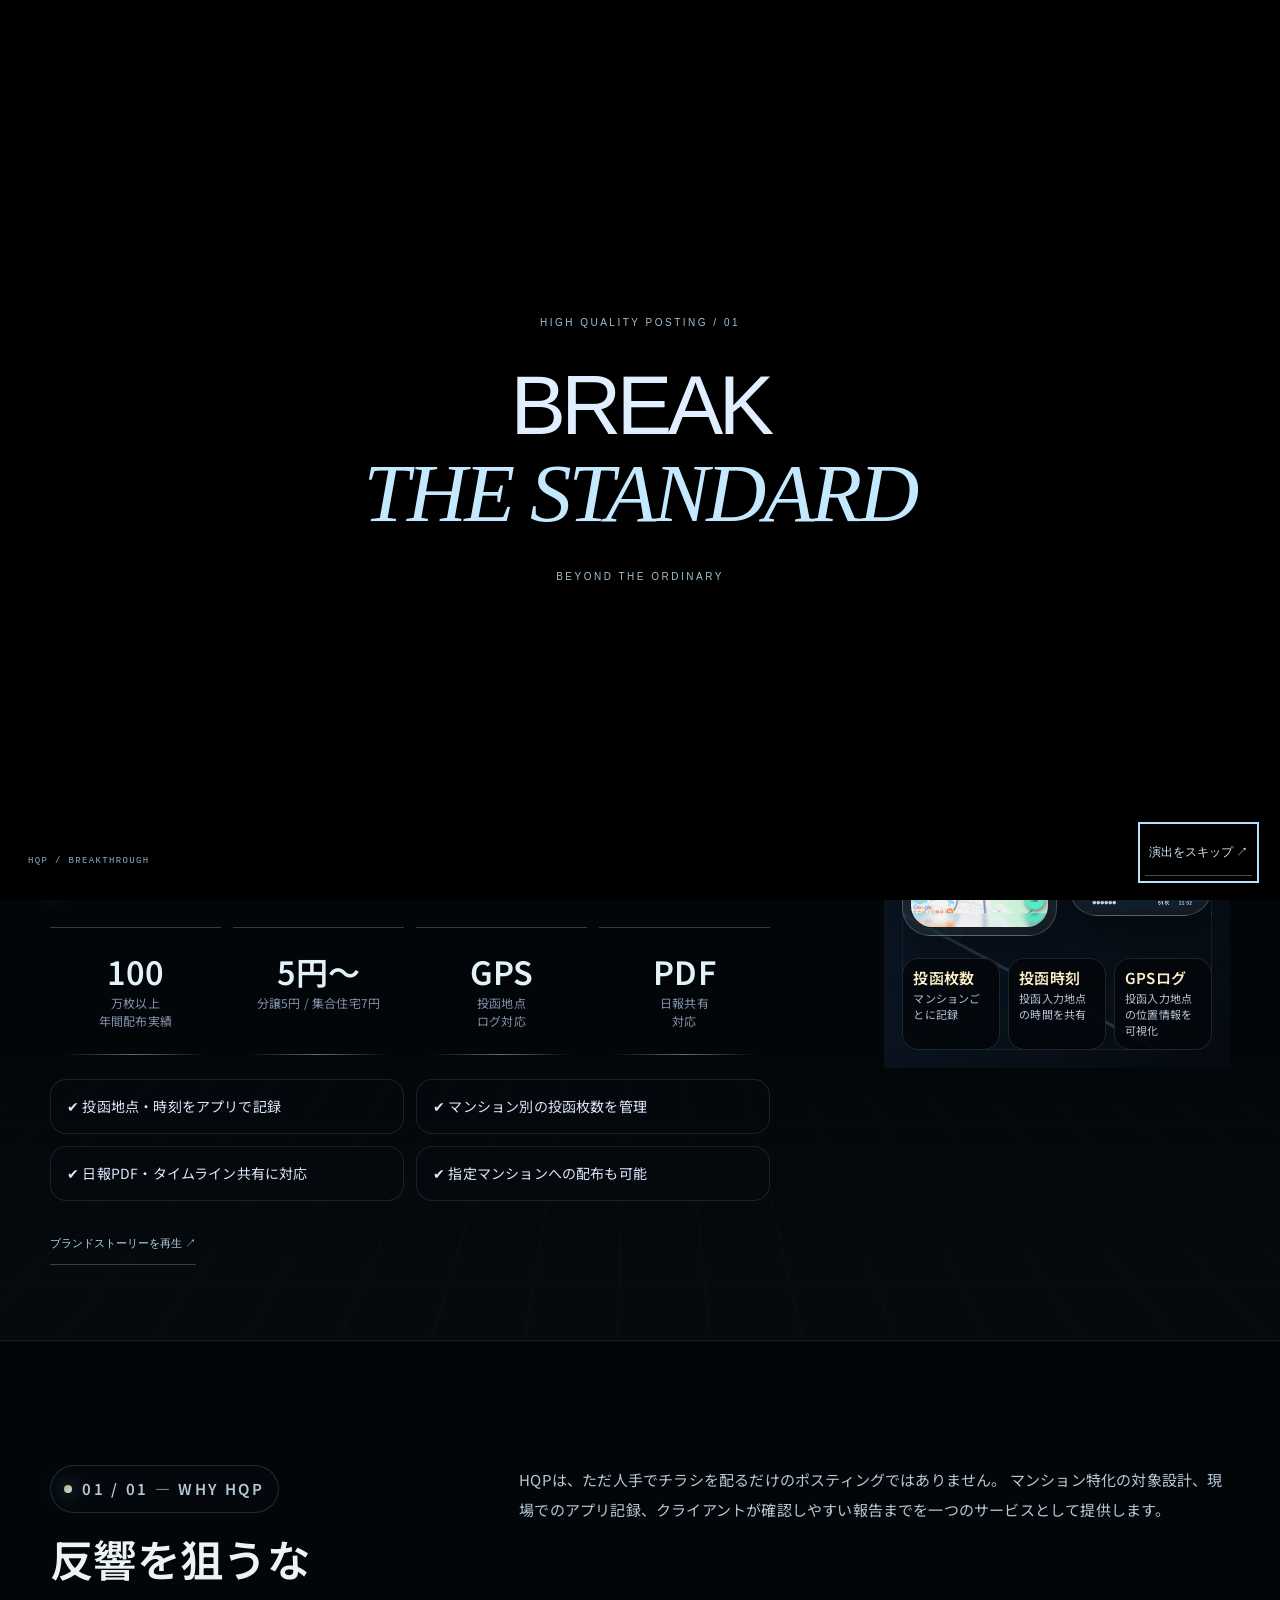
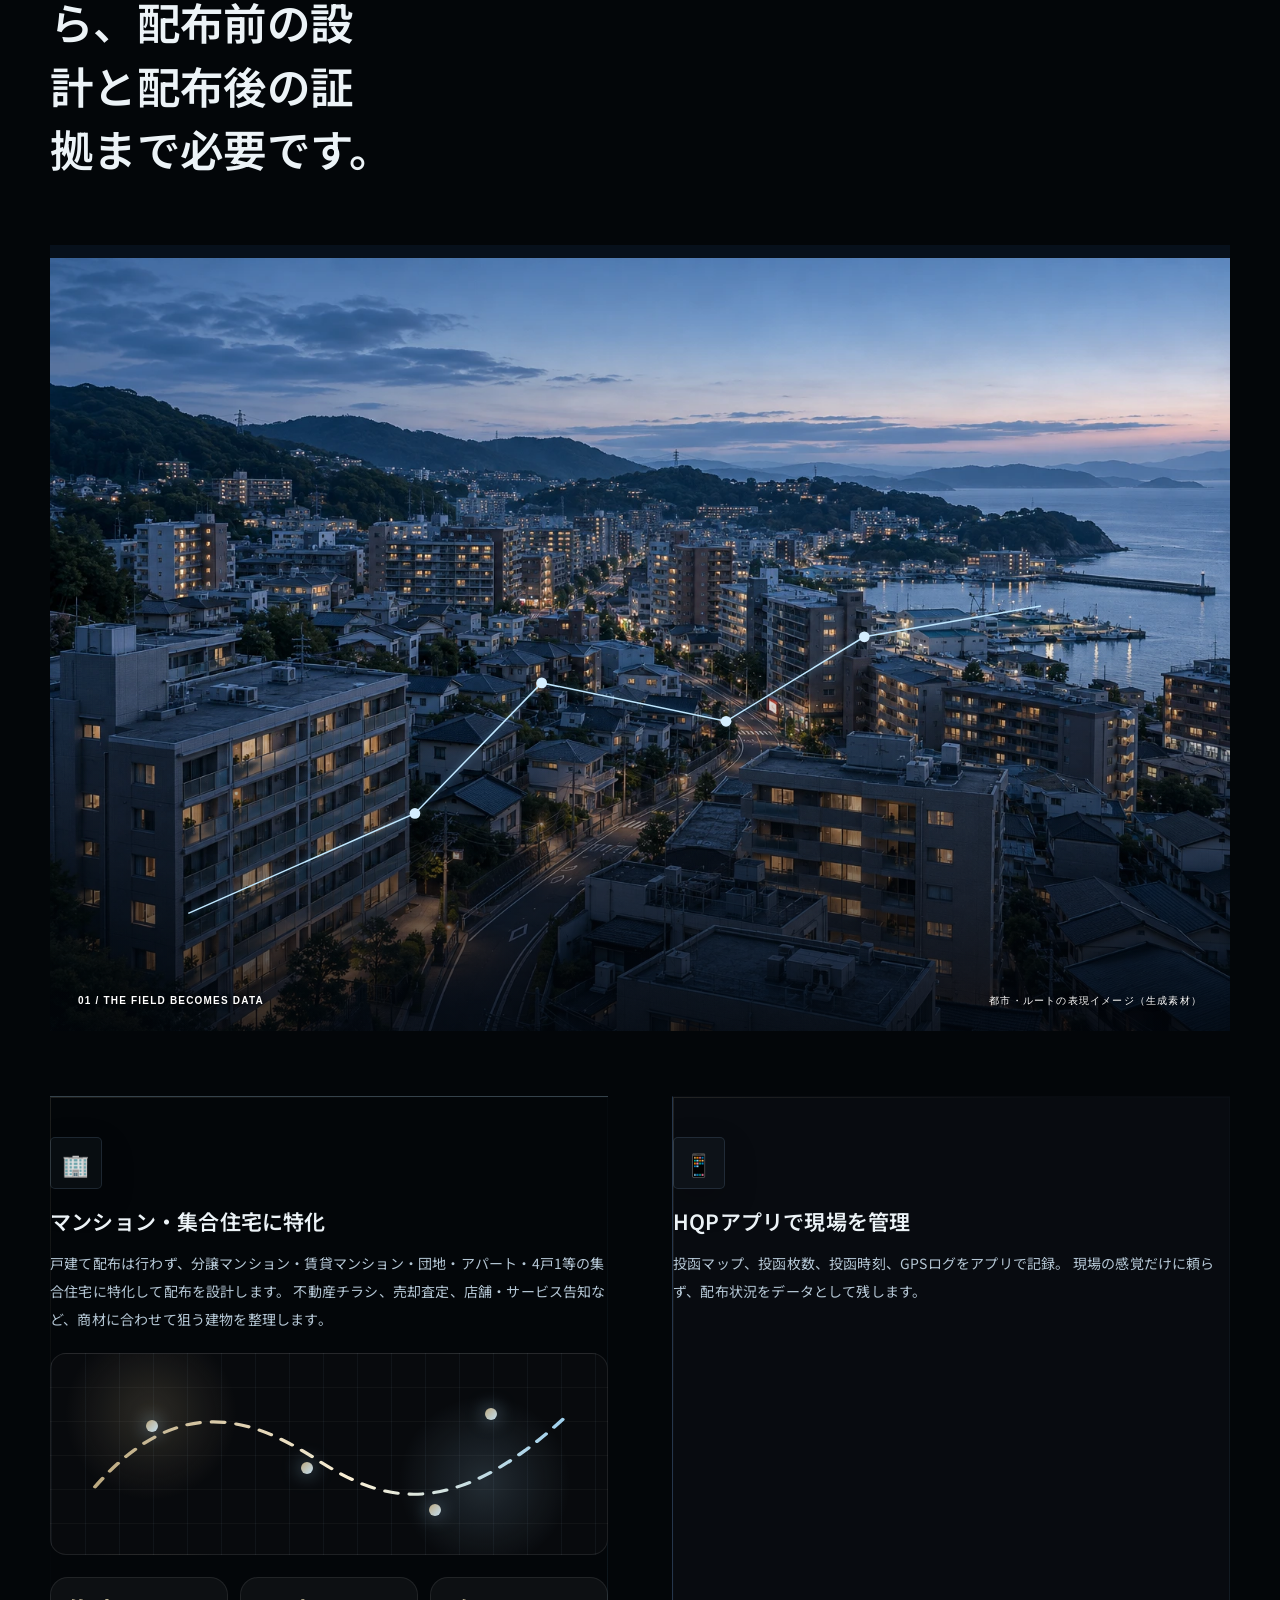
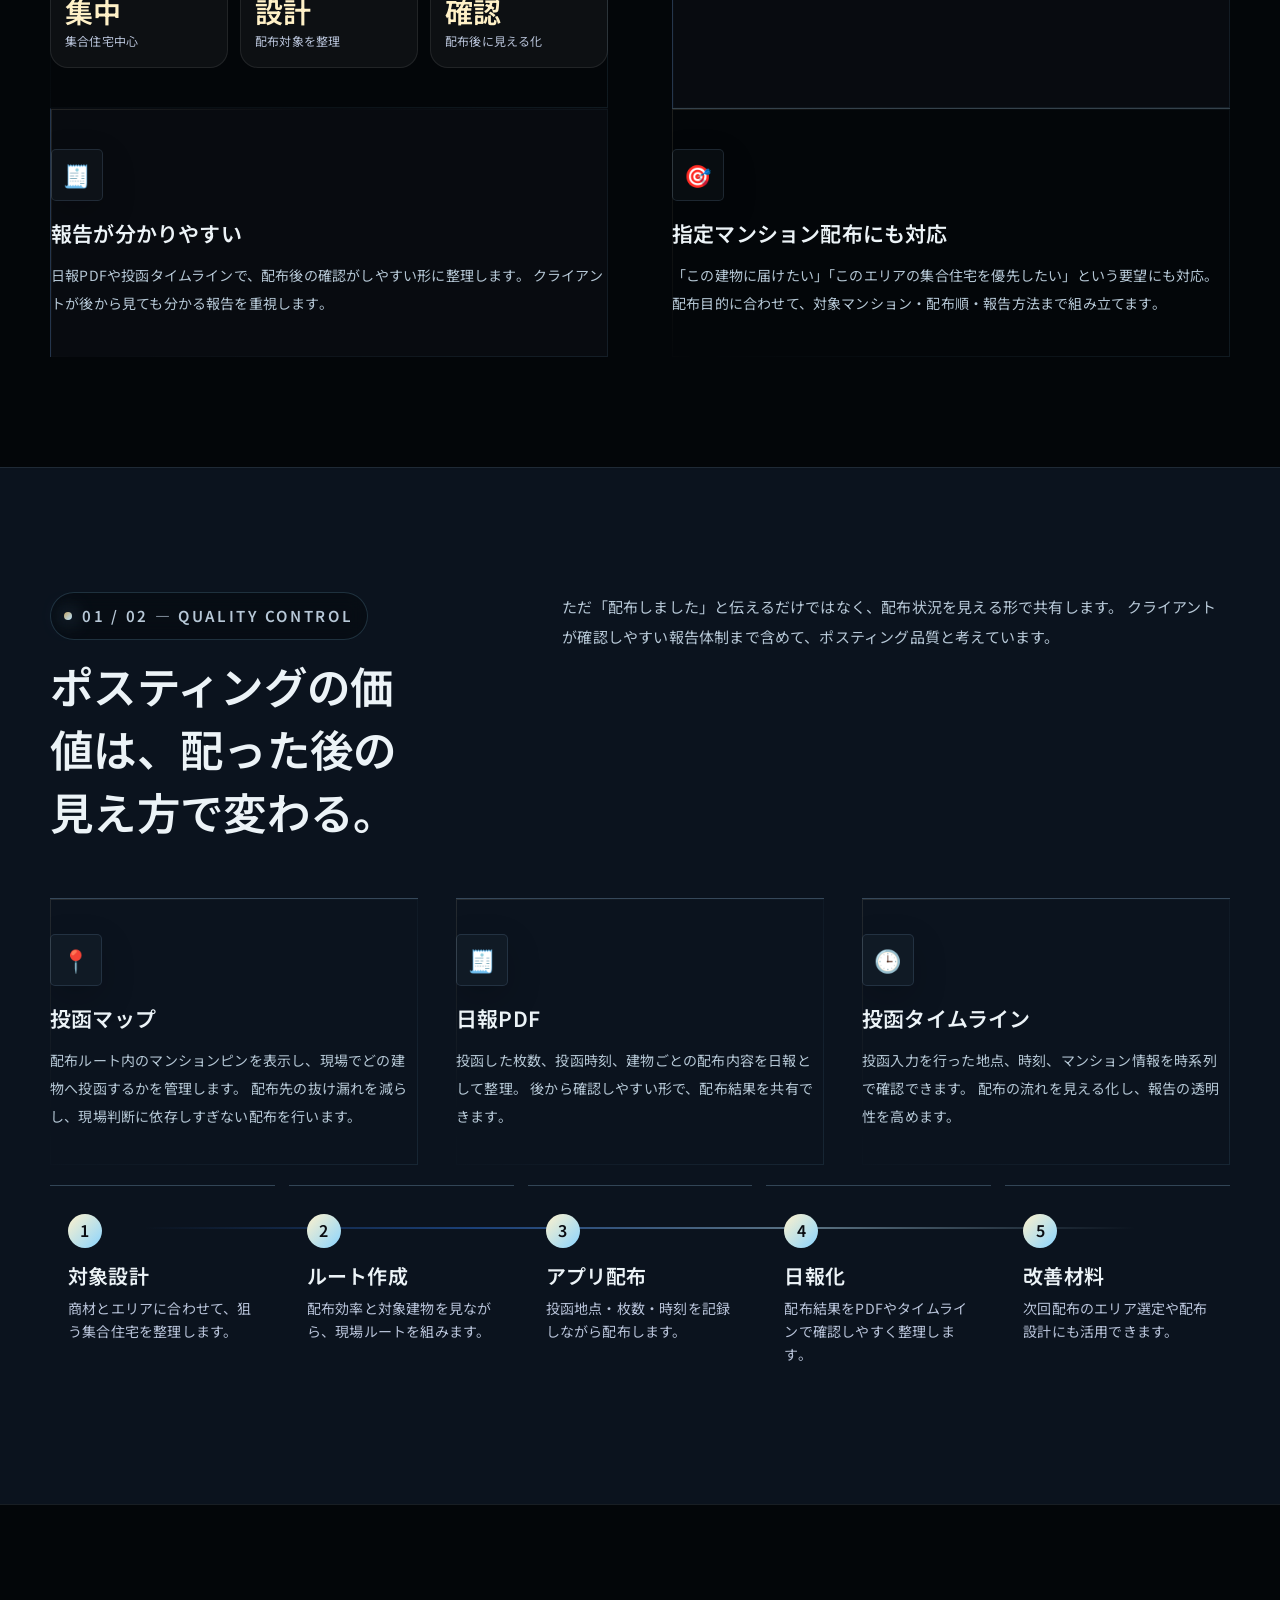
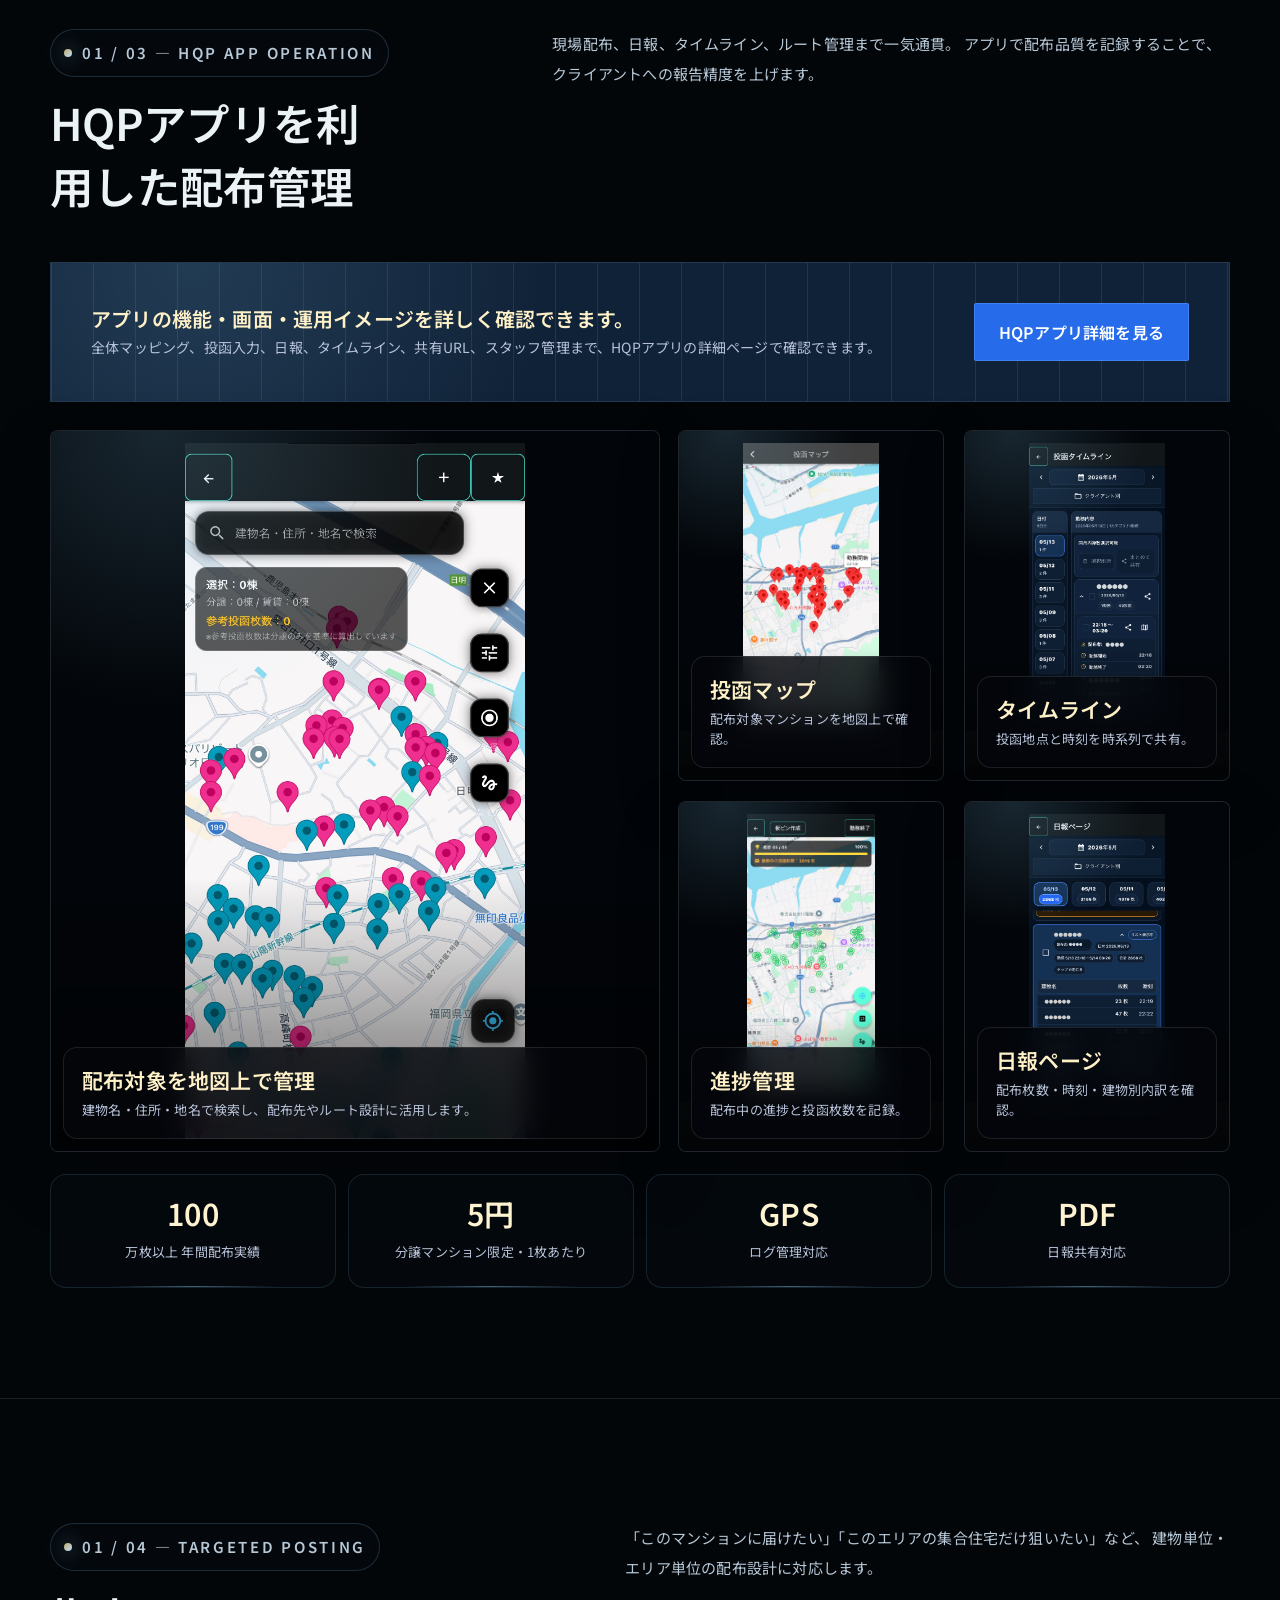
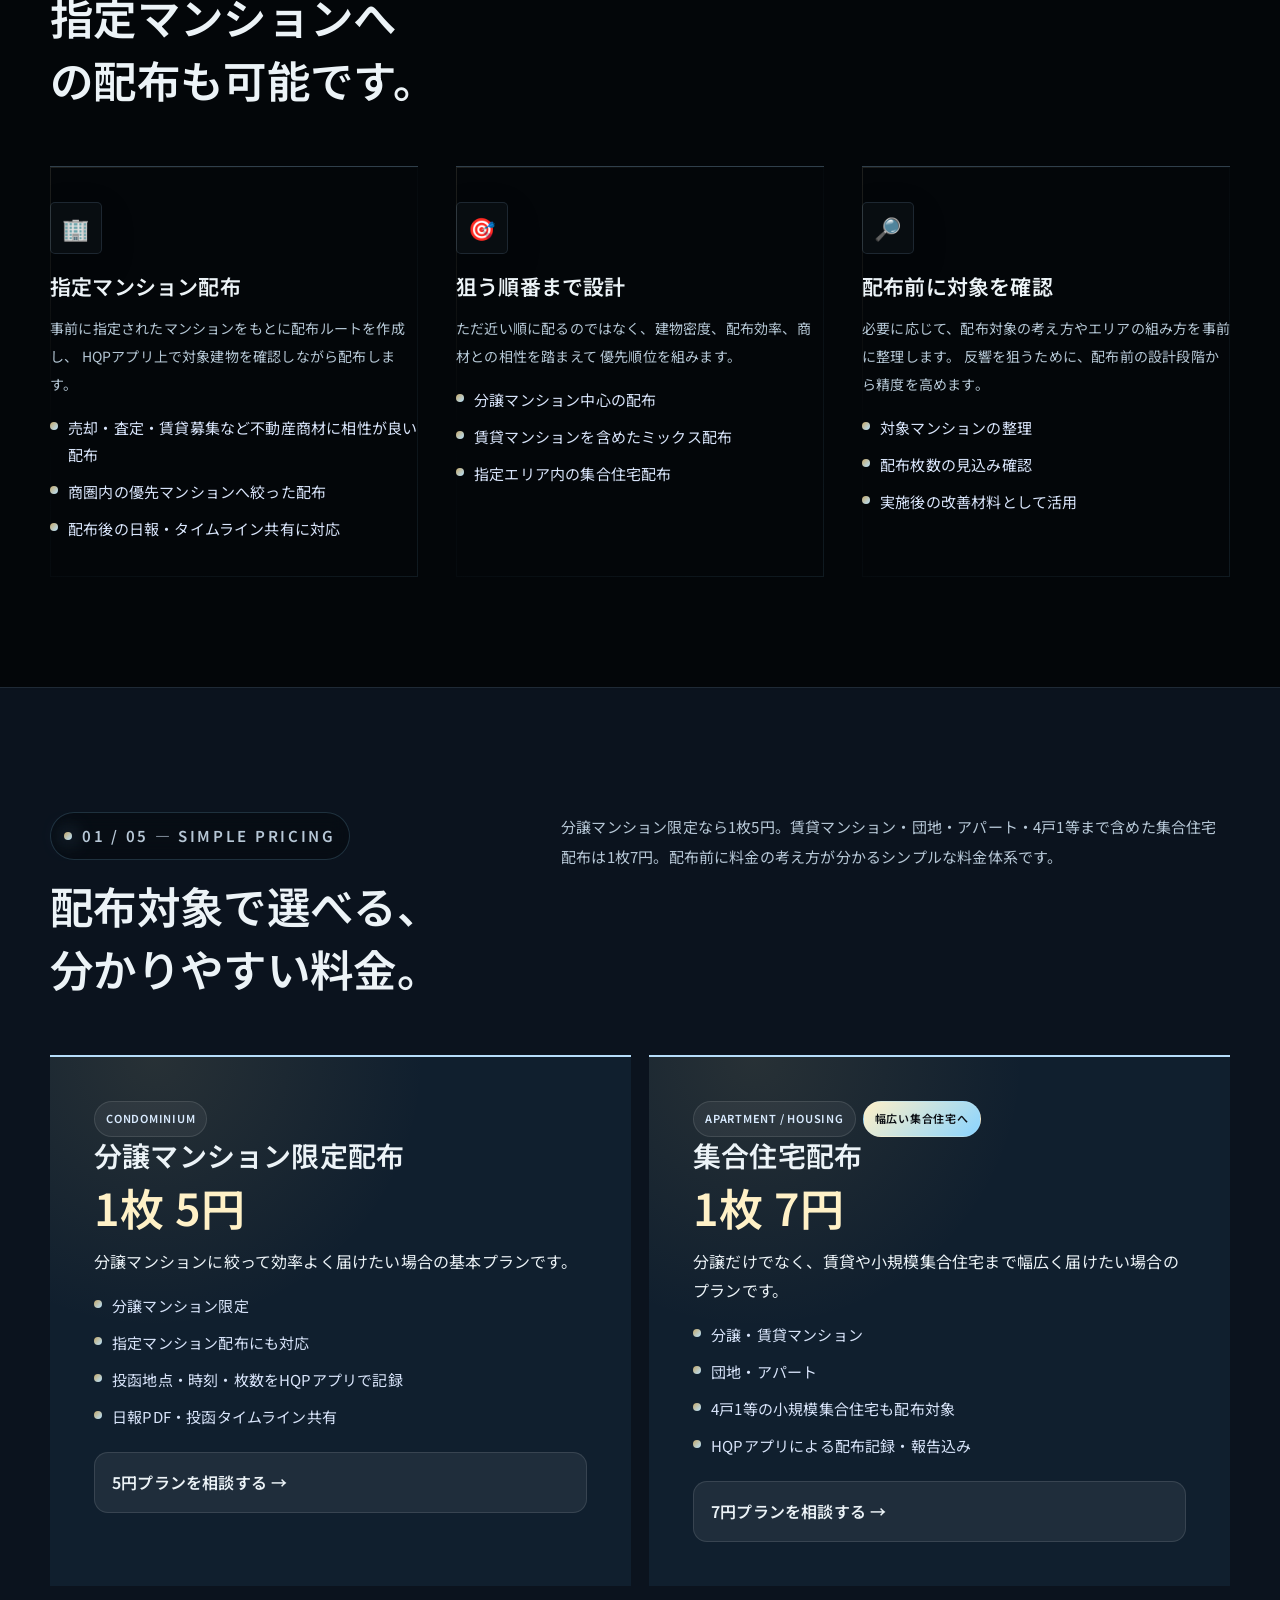
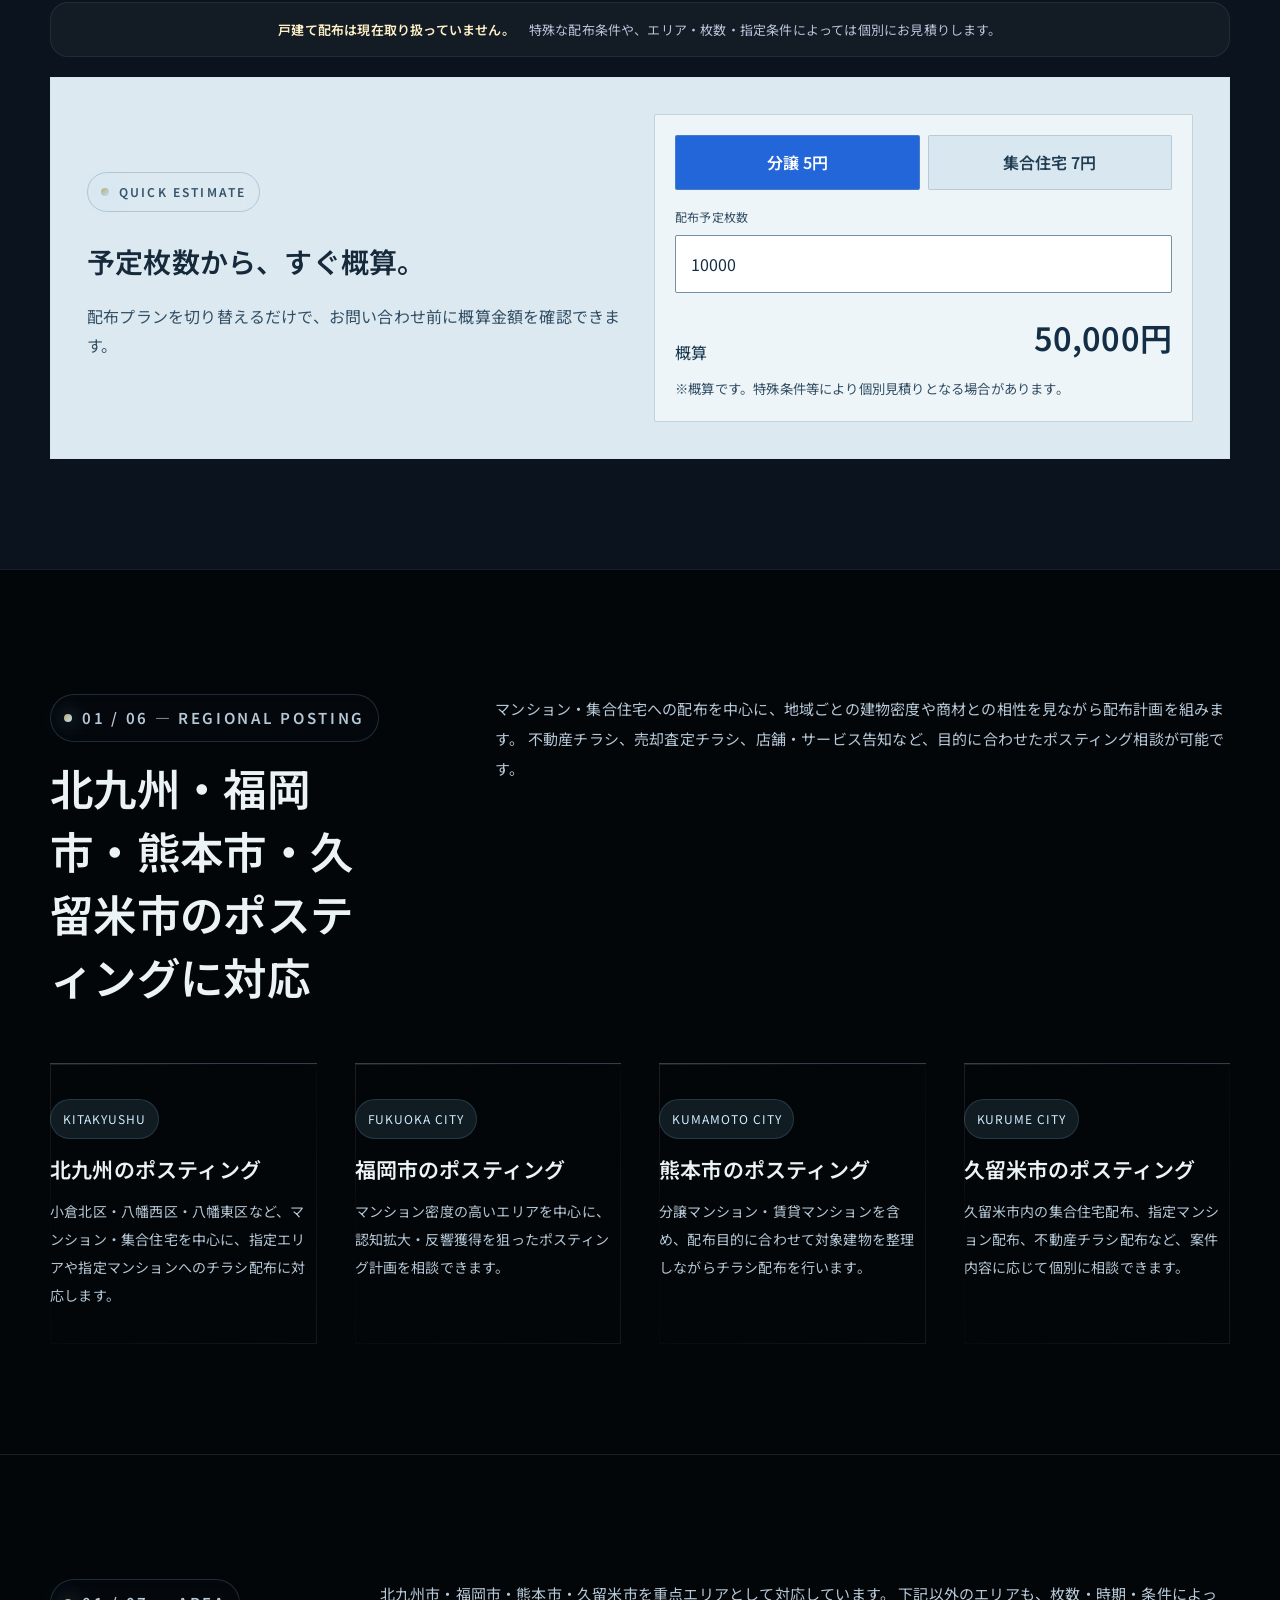
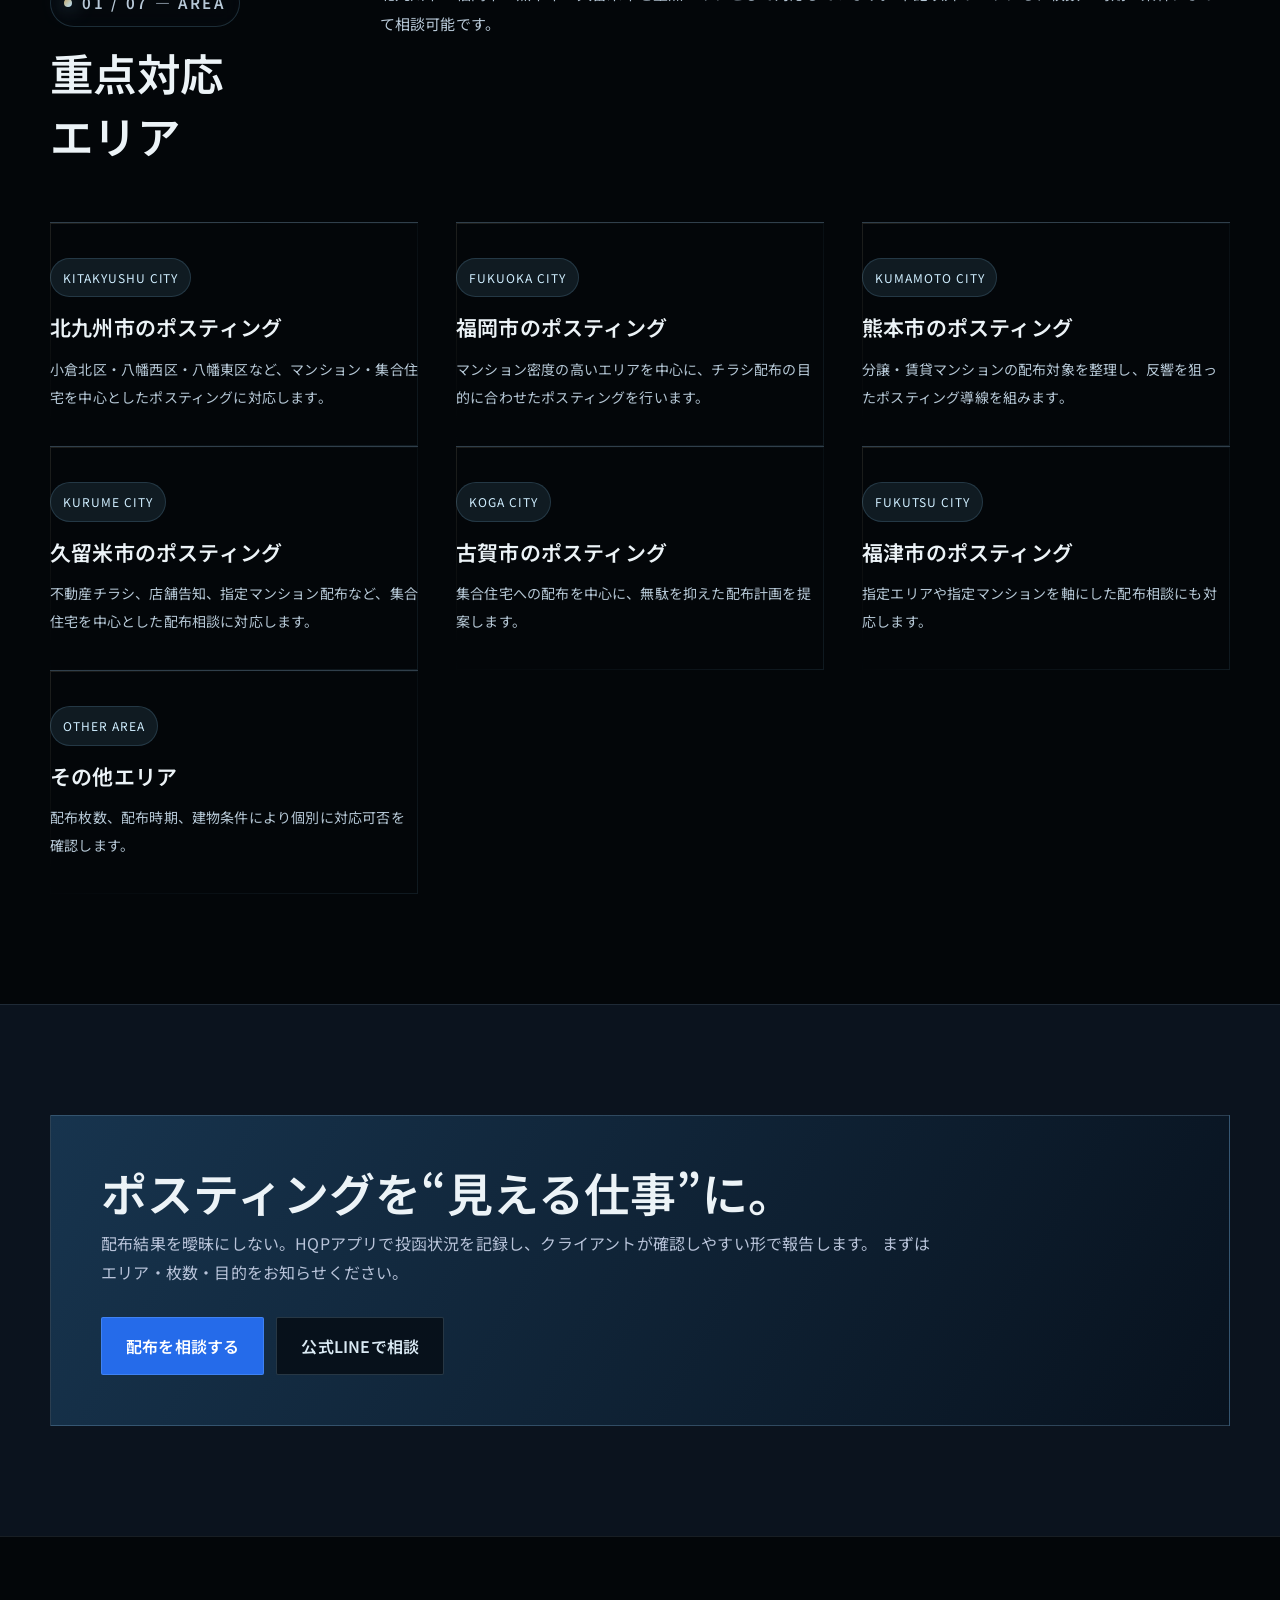
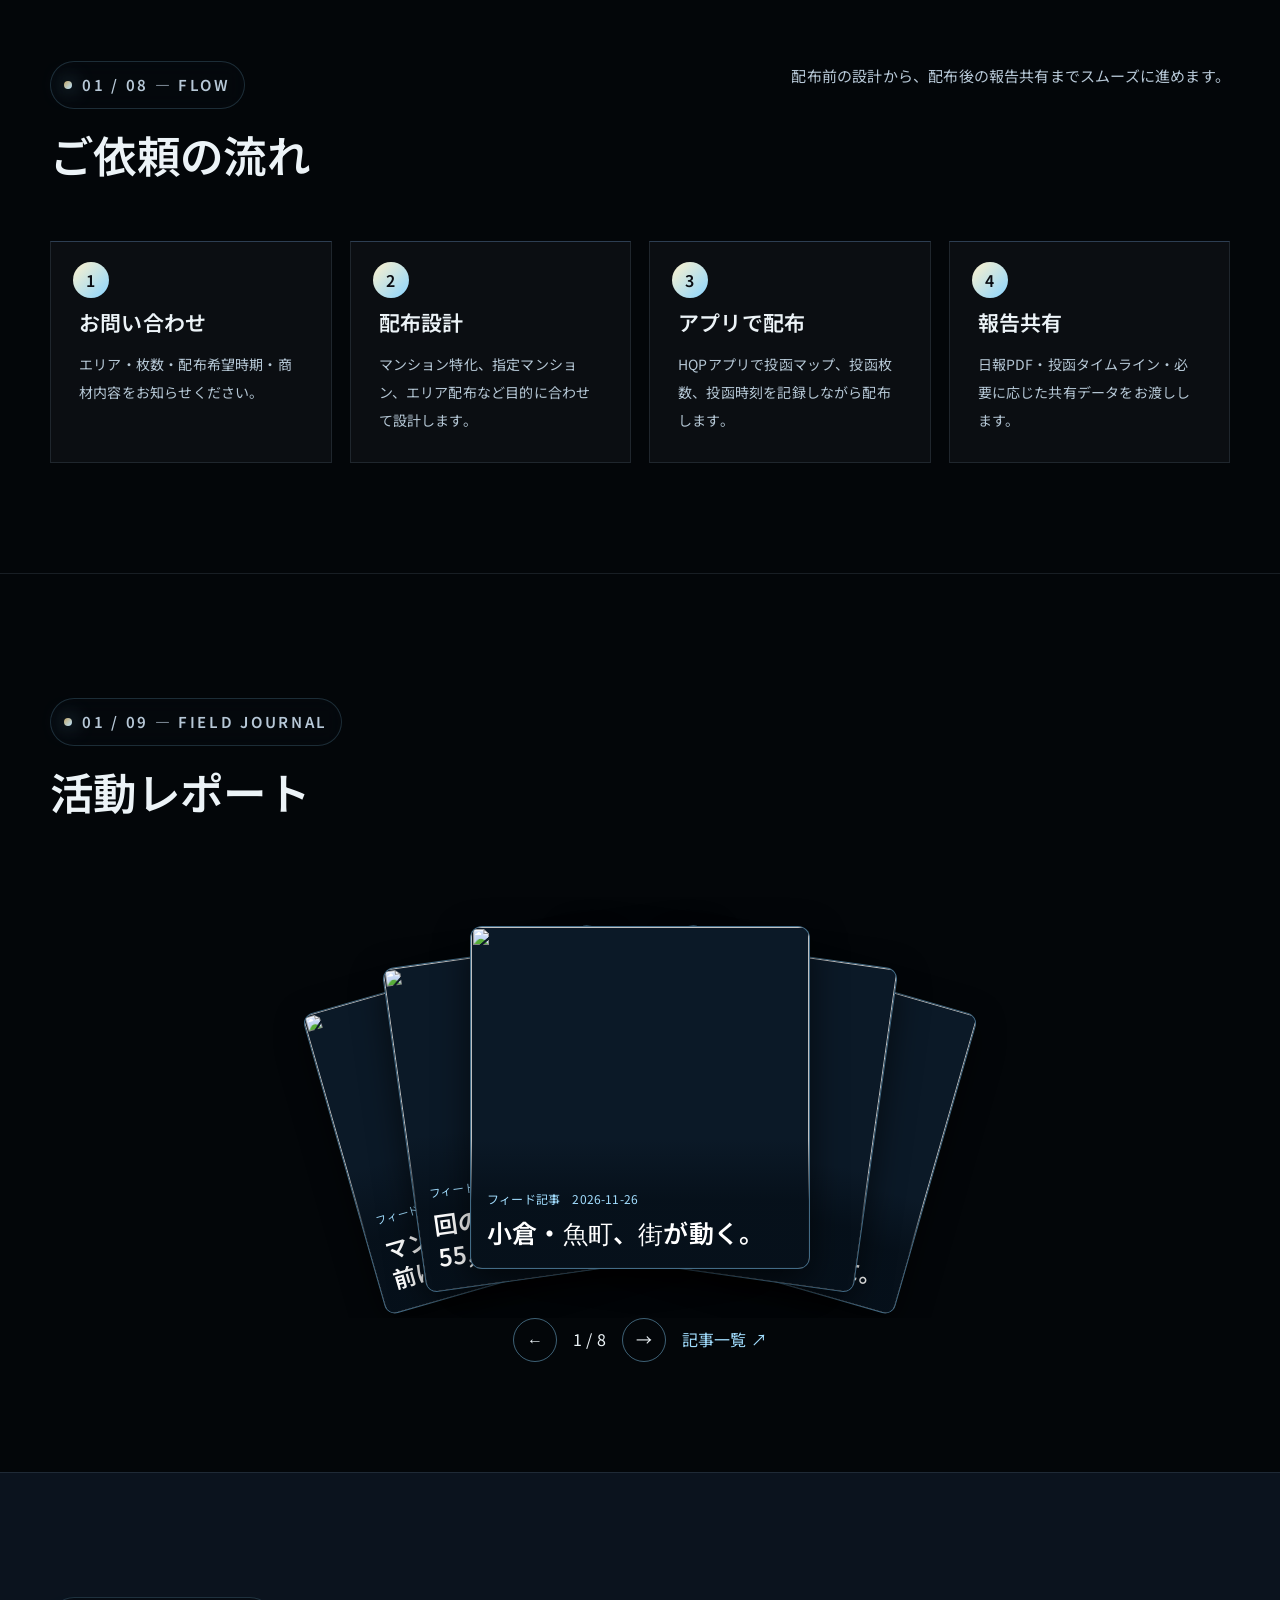
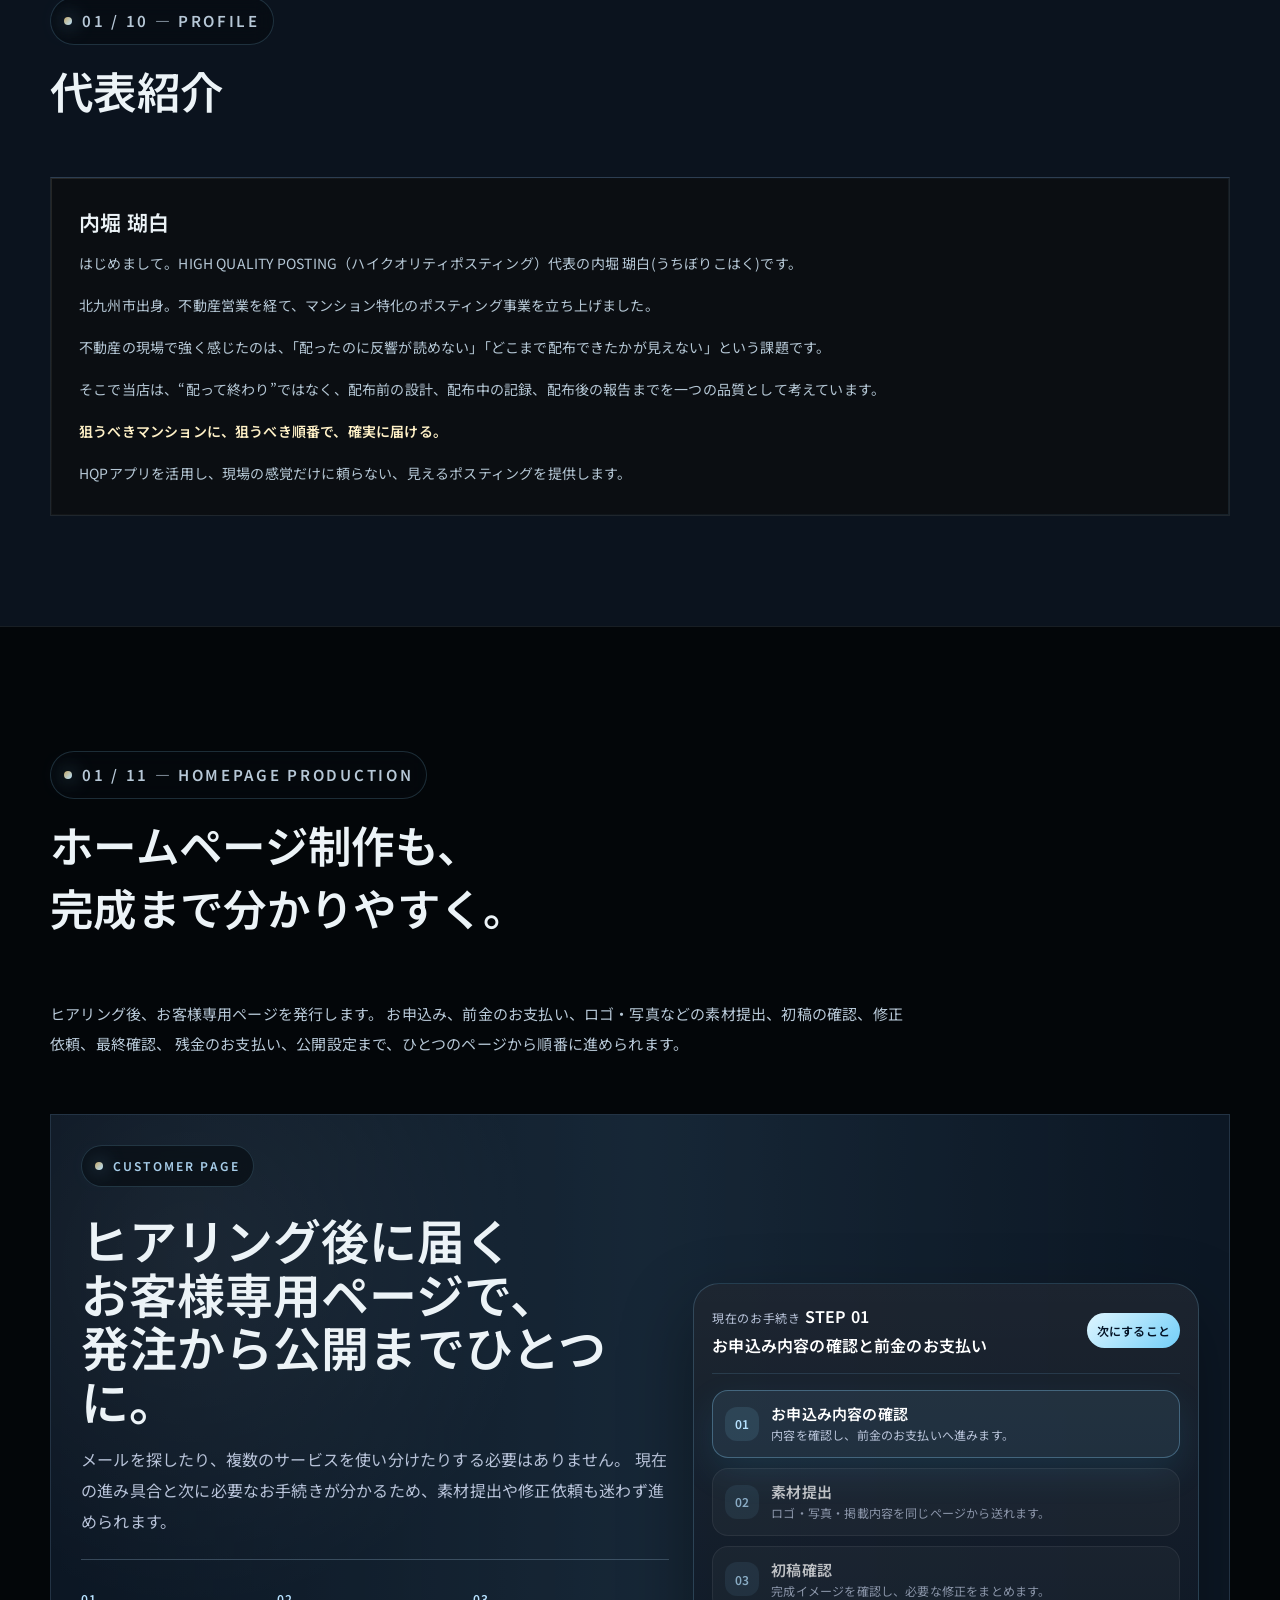
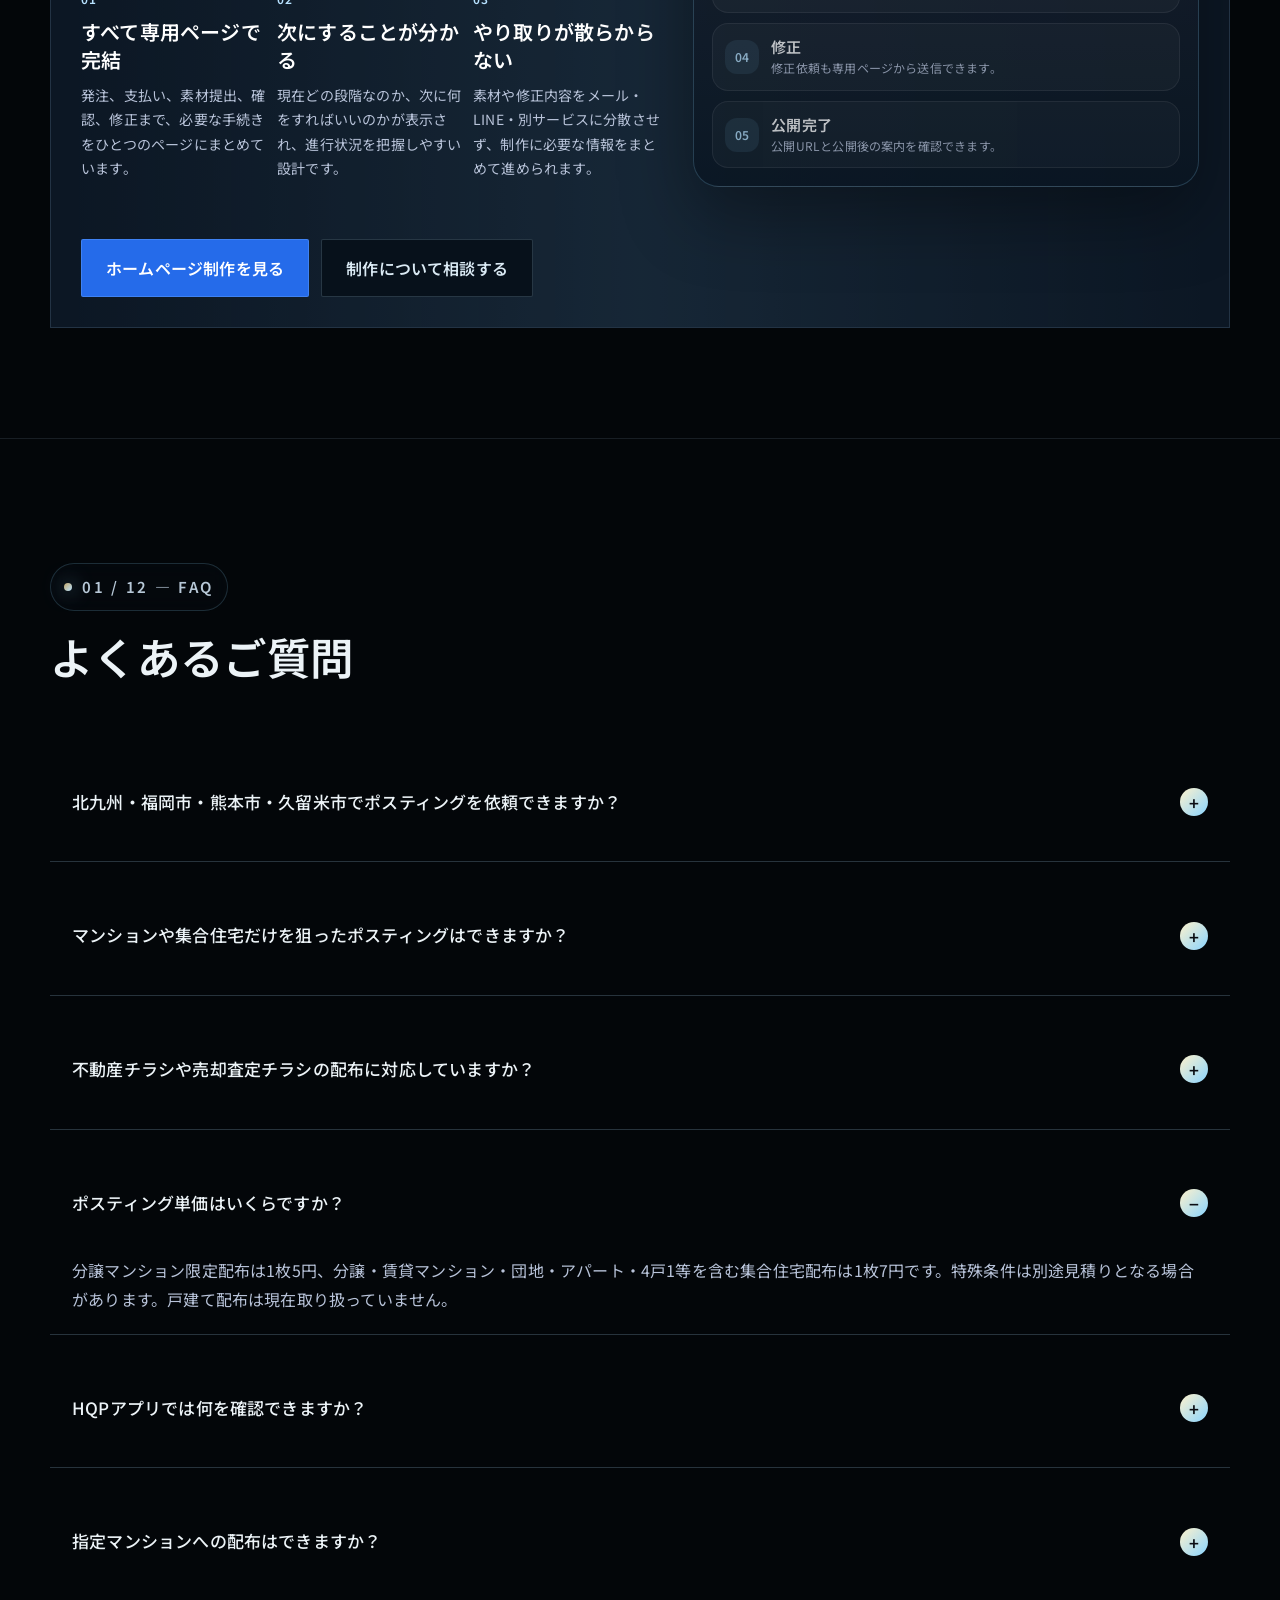
==== commit ec76aa8a: "活動レポートを公式サイトに掲載" ====
--- a/index.html
+++ b/index.html
@@ -4256,7 +4256,7 @@
 <link rel="stylesheet" href="brand-experience.css">
 <script defer src="brand-experience.js"></script>
   <link rel="icon" type="image/jpeg" href="logo.jpg">
-</head>
+<link rel="stylesheet" href="report-fan.css"><script defer src="report-fan.js"></script></head>
 
 <body class="hqp-brand brand-posting">
 <div id="hqp-opening-shell" role="dialog" aria-modal="true" aria-label="オープニング準備中"><button type="button" data-hqp-opening-skip>スキップ ↗</button></div>
@@ -4870,6 +4870,14 @@
       </div>
     </section>
 
+    <section id="reports" class="anchor-offset"><div class="container"><div class="section-head"><div><p class="eyebrow">FIELD JOURNAL</p><h2>活動レポート</h2></div></div><div class="report-fan"><a class="report-card" href="reports.html#DgMhkHJFVvt"><img src="https://static.metricool.com/planner/202611/7614396-file-10195102651156501258.png" alt="" loading="lazy"><span><small>フィード記事　2026-11-26</small><strong>小倉・魚町、街が動く。</strong></span></a>
+<a class="report-card" href="reports.html#DgJu3A4JbDI" tabindex="-1"><img src="https://static.metricool.com/planner/202611/7614396-file-17053559209963880435.png" alt="" loading="lazy"><span><small>フィード記事　2026-11-25</small><strong>月2回、届ける設計。</strong></span></a>
+<a class="report-card" href="reports.html#DgHe-6wle1J" tabindex="-1"><img src="https://static.metricool.com/planner/202611/7614396-file-2747684723350802662.png" alt="" loading="lazy"><span><small>フィード記事　2026-11-24</small><strong>築年数まで、配布条件に。</strong></span></a>
+<a class="report-card" href="reports.html#DgHX151FdHj" tabindex="-1"><img src="brand-city.webp" alt="" loading="lazy"><span><small>週間配布実績　2026-11-24</small><strong>熊本市中央区・東区の週間配布実績</strong></span></a>
+<a class="report-card" href="reports.html#DgEzMsTiIZ4" tabindex="-1"><img src="https://static.metricool.com/planner/202611/7614396-file-15429428365393587265.png" alt="" loading="lazy"><span><small>フィード記事　2026-11-23</small><strong>このマンションに、届けたい。</strong></span></a>
+<a class="report-card" href="reports.html#DgC3n5_iLj2" tabindex="-1"><img src="https://static.metricool.com/planner/202611/7614396-file-8227129815226032340.png" alt="" loading="lazy"><span><small>フィード記事　2026-11-22</small><strong>ホームページ制作のご依頼、受付中！</strong></span></a>
+<a class="report-card" href="reports.html#DgCOatpiLwS" tabindex="-1"><img src="https://static.metricool.com/planner/202611/7614396-file-4194750237601553847.png" alt="" loading="lazy"><span><small>フィード記事　2026-11-22</small><strong>マンション配布、依頼する前に。</strong></span></a>
+<a class="report-card" href="reports.html#Df37LWriH4l" tabindex="-1"><img src="https://static.metricool.com/planner/202611/7614396-file-18330658192848743742.png" alt="" loading="lazy"><span><small>フィード記事　2026-11-18</small><strong>回の週間配布実績、合計55,108枚。</strong></span></a></div><div class="report-controls"><button type="button" aria-label="前の記事">←</button><output aria-live="polite"></output><button type="button" aria-label="次の記事">→</button><a href="reports.html">記事一覧 ↗</a></div></div></section>
     <section id="profile" class="anchor-offset">
       <div class="container">
         <div class="section-head reveal">
--- a/report-fan.css
+++ b/report-fan.css
@@ -0,0 +1 @@
+.report-fan{position:relative;isolation:isolate;height:clamp(290px,40vw,440px);overflow:clip;touch-action:pan-y;display:grid;place-items:center}.report-card{grid-area:1/1;position:relative;width:min(56%,340px);height:78%;overflow:hidden;border-radius:12px;border:1px solid #8ad4ff70;background:#0b1927;color:#eef4ff;box-shadow:0 12px 34px #0009;transform-origin:50% 110%;transition:transform .32s ease,opacity .25s;text-decoration:none;user-select:none;-webkit-user-drag:none}.report-card:not(:first-child){opacity:0}.report-card img{width:100%;height:100%;object-fit:cover;pointer-events:none}.report-card span{position:absolute;inset:auto 0 0;padding:44px 16px 18px;background:linear-gradient(transparent,#06101af5 48%)}.report-card small,.report-archive small{color:#a2deff;font-size:12px}.report-card strong{display:block;margin-top:5px;font-size:clamp(17px,2.1vw,25px);line-height:1.35;color:white}.report-controls{display:flex;align-items:center;justify-content:center;gap:16px}.report-controls button{font:inherit;color:inherit;background:transparent;border:1px solid #8ad4ff70;border-radius:50%;width:44px;height:44px;cursor:pointer}.report-controls a,.report-archive a{color:#a2deff}.report-archive{background:#071019;color:#eef4ff;font:16px/1.8 system-ui,sans-serif;margin:0}.report-archive main{max-width:740px;margin:auto;padding:40px 20px}.report-archive article{padding:36px 0;border-top:1px solid #8ad4ff45;scroll-margin:12px}.report-archive article img,.report-archive video{width:100%;max-height:480px;object-fit:contain;background:#08121c;border-radius:10px}@media(prefers-reduced-motion:reduce){.report-card{transition:none}}
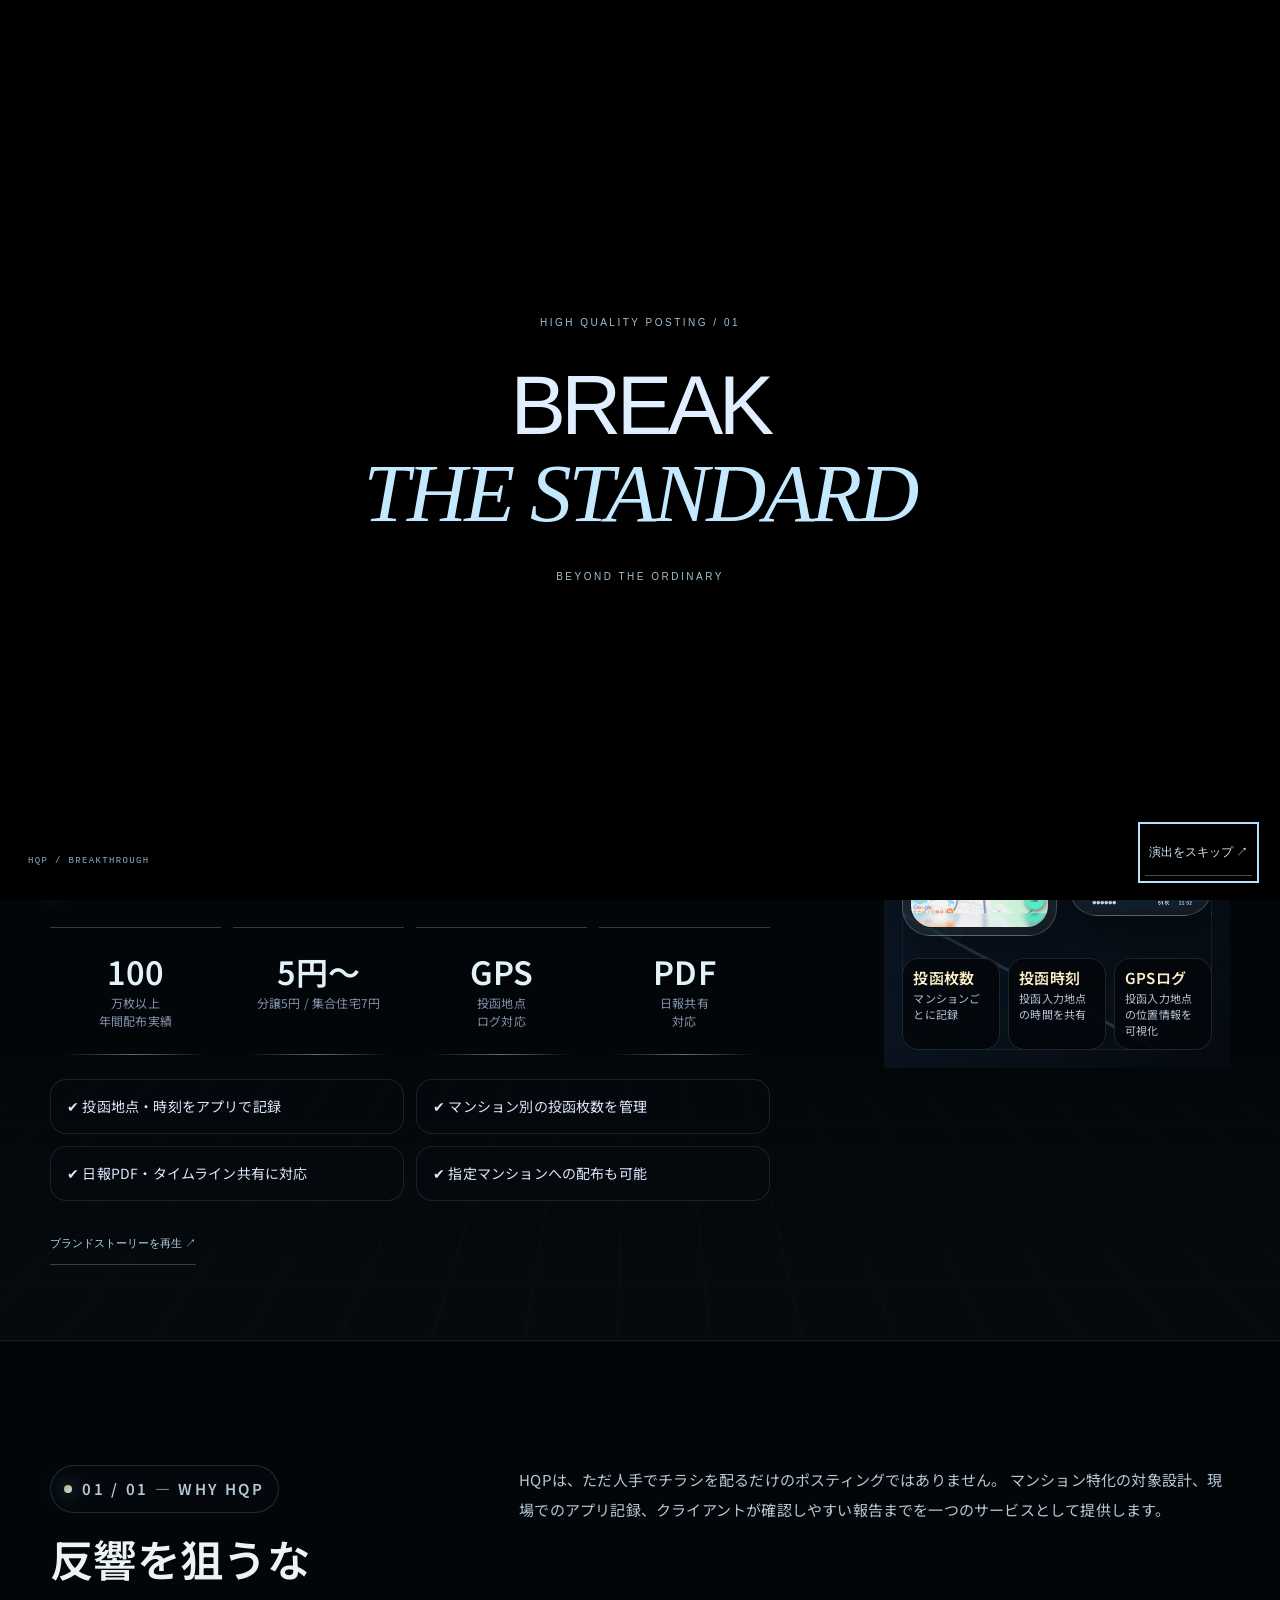
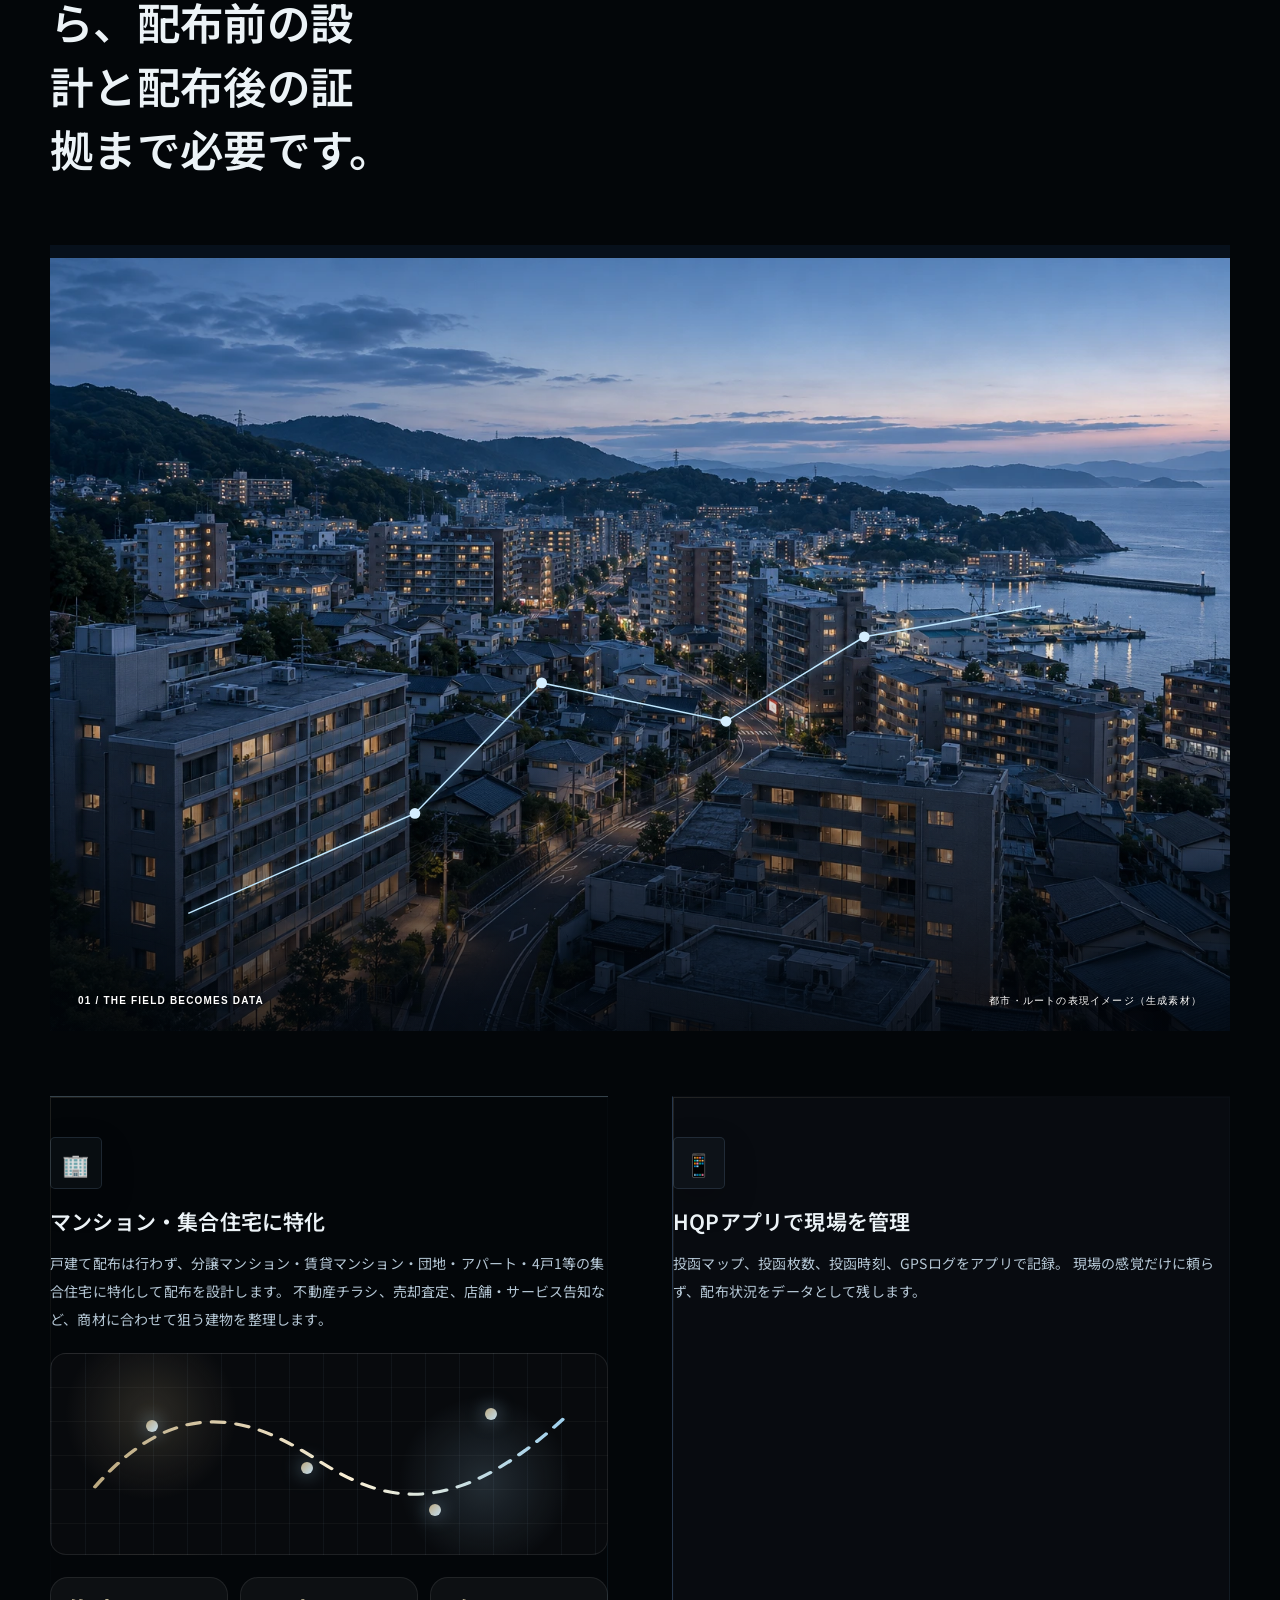
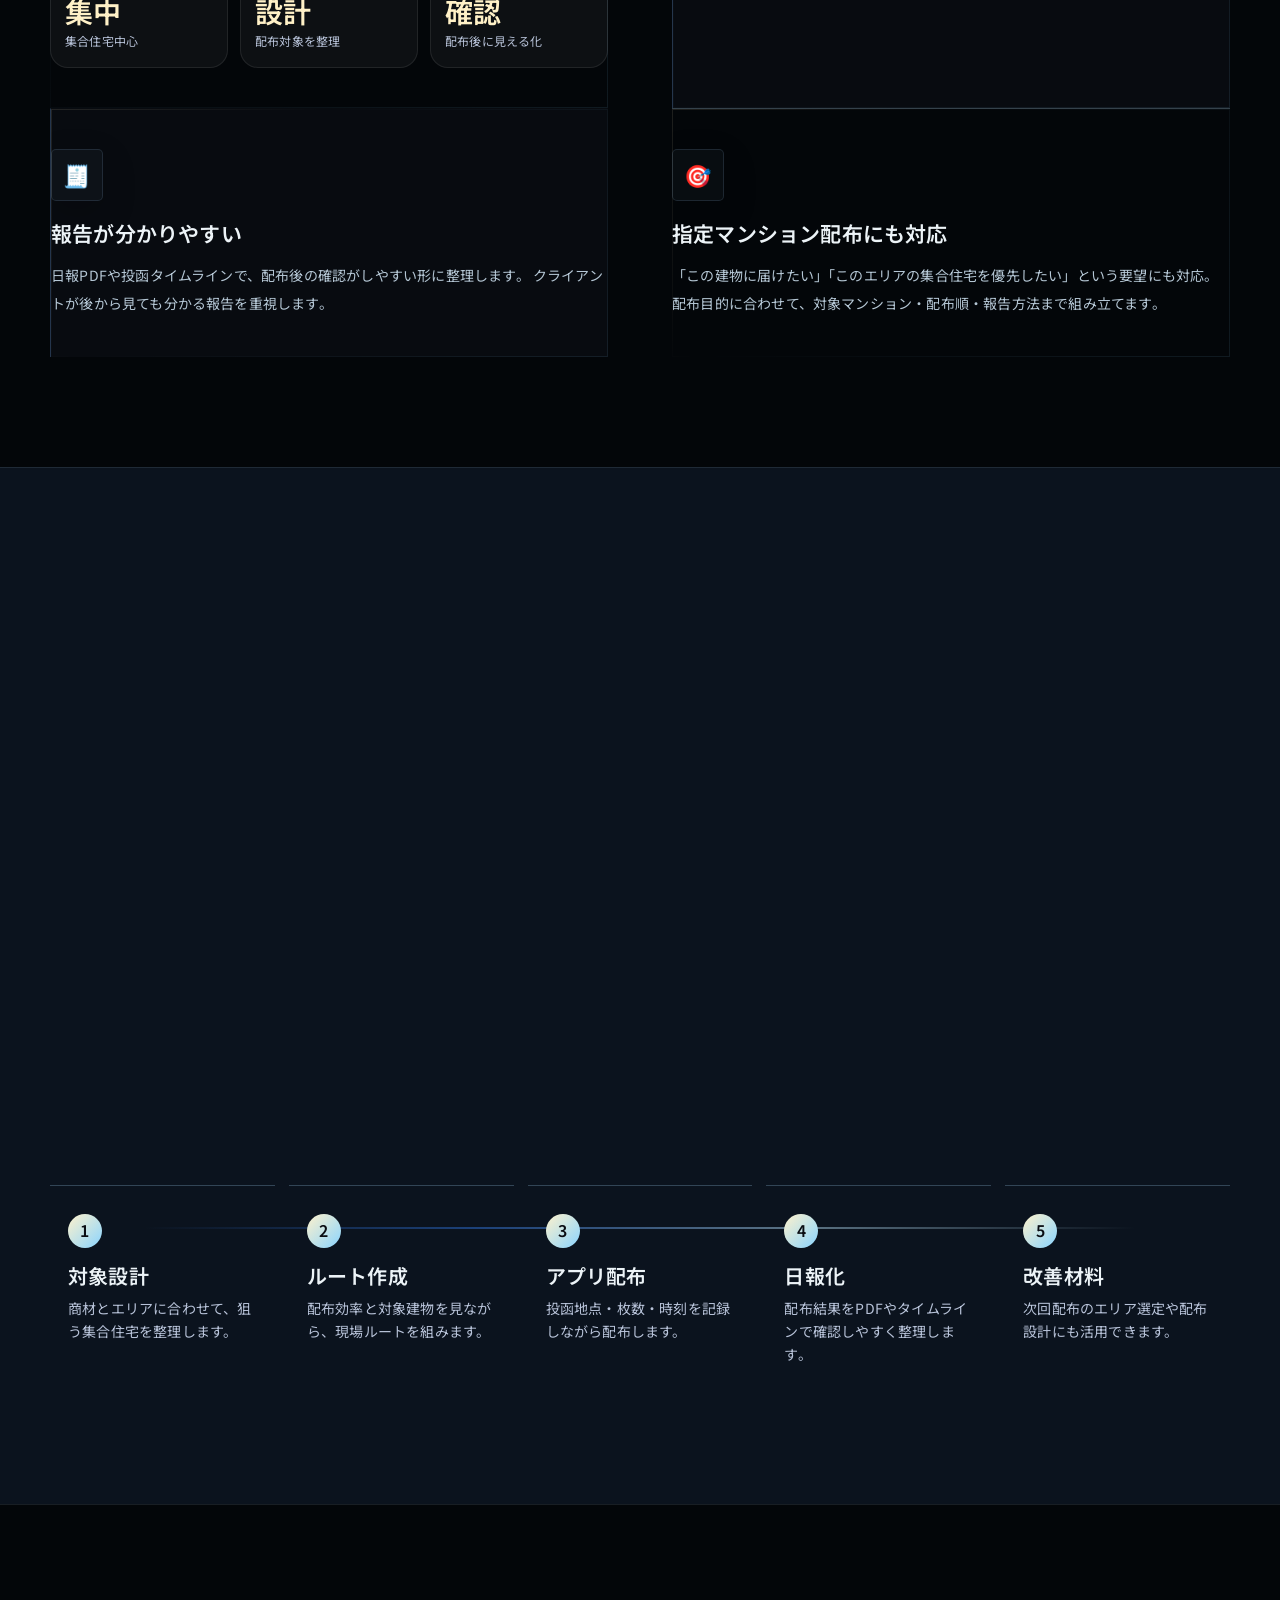
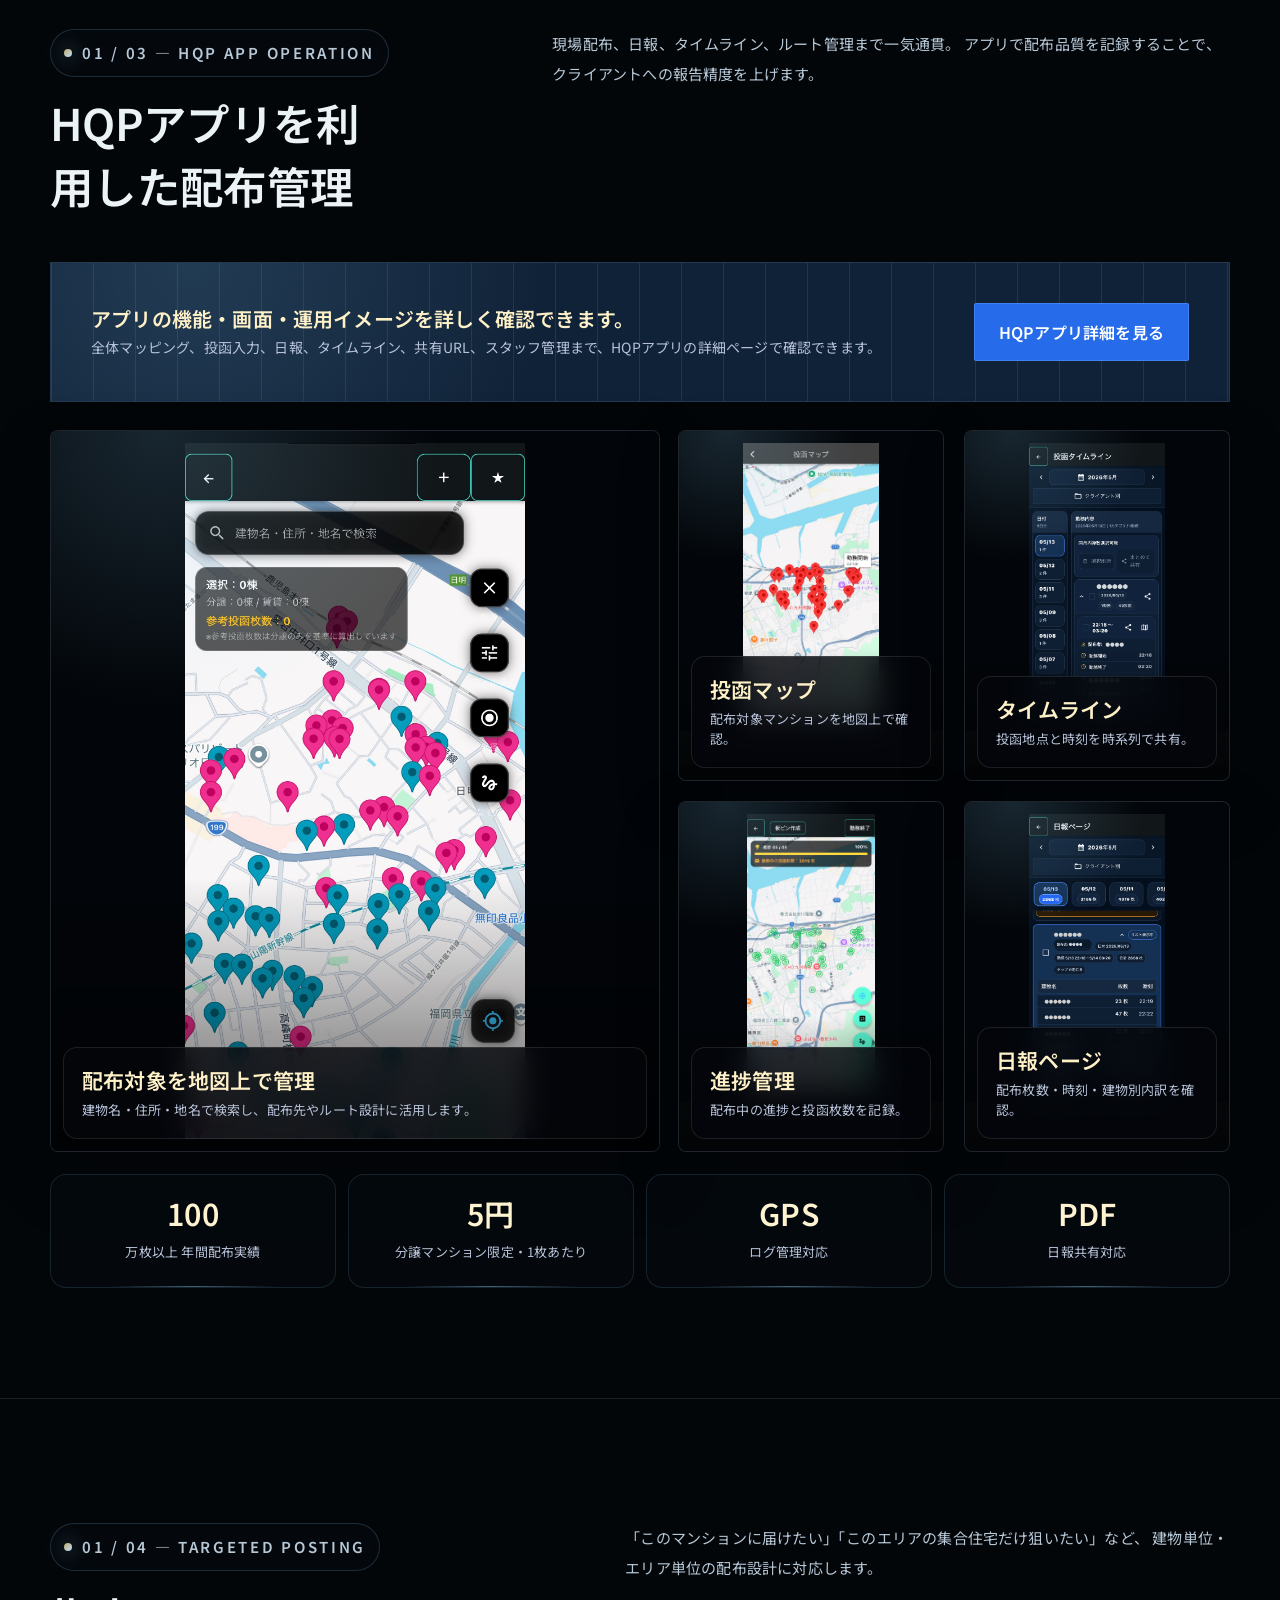
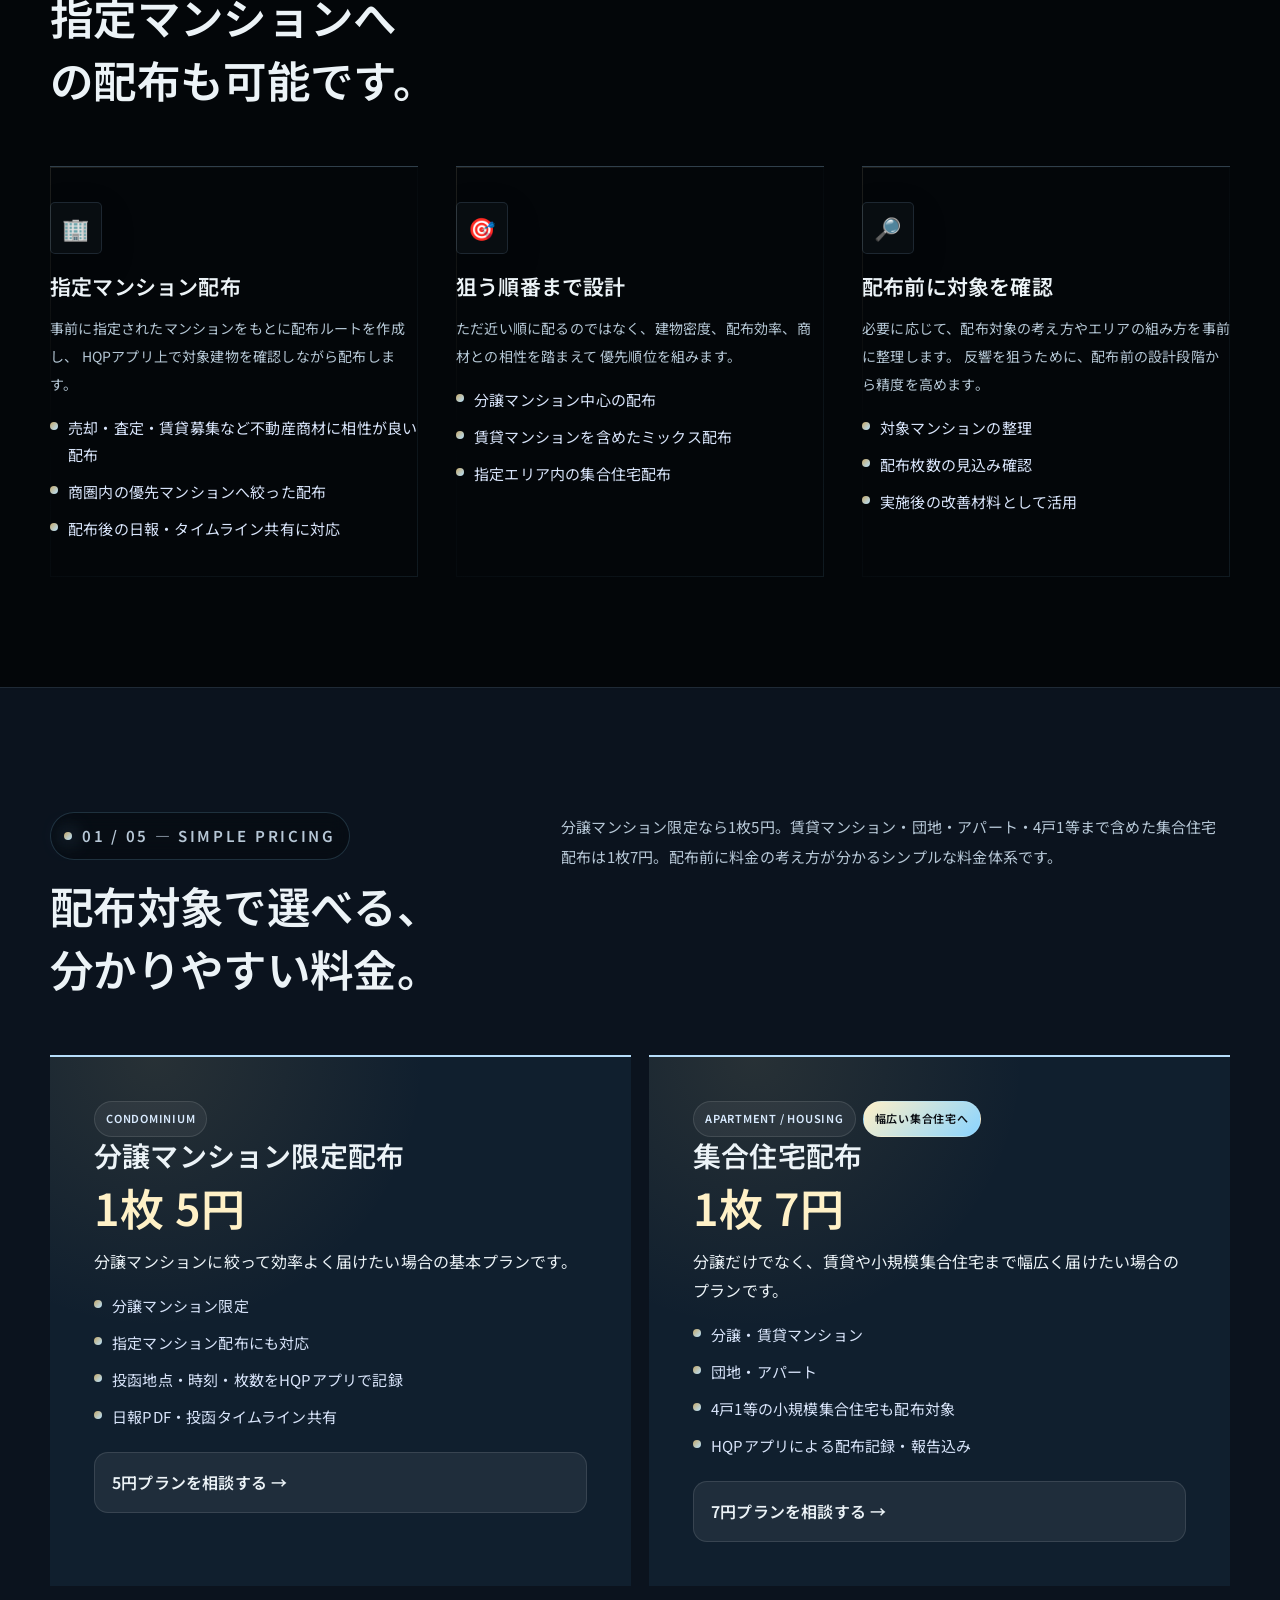
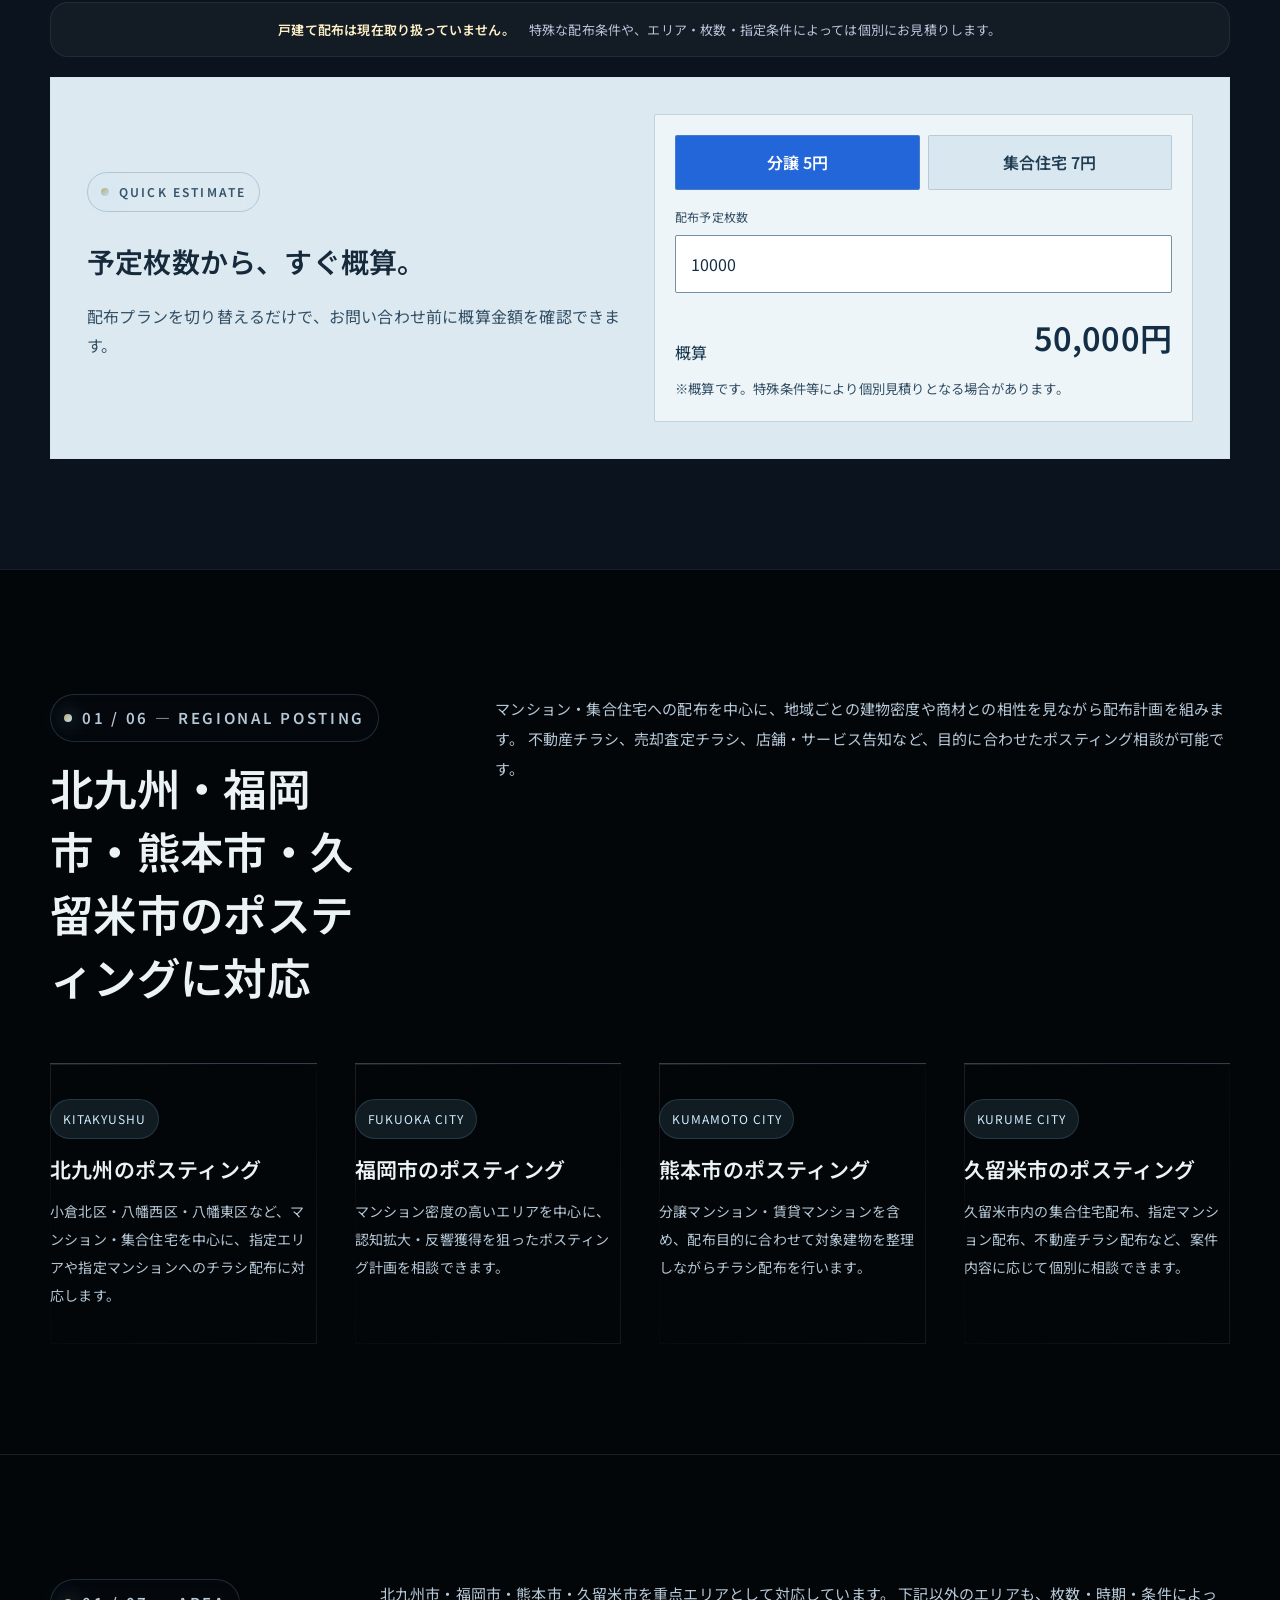
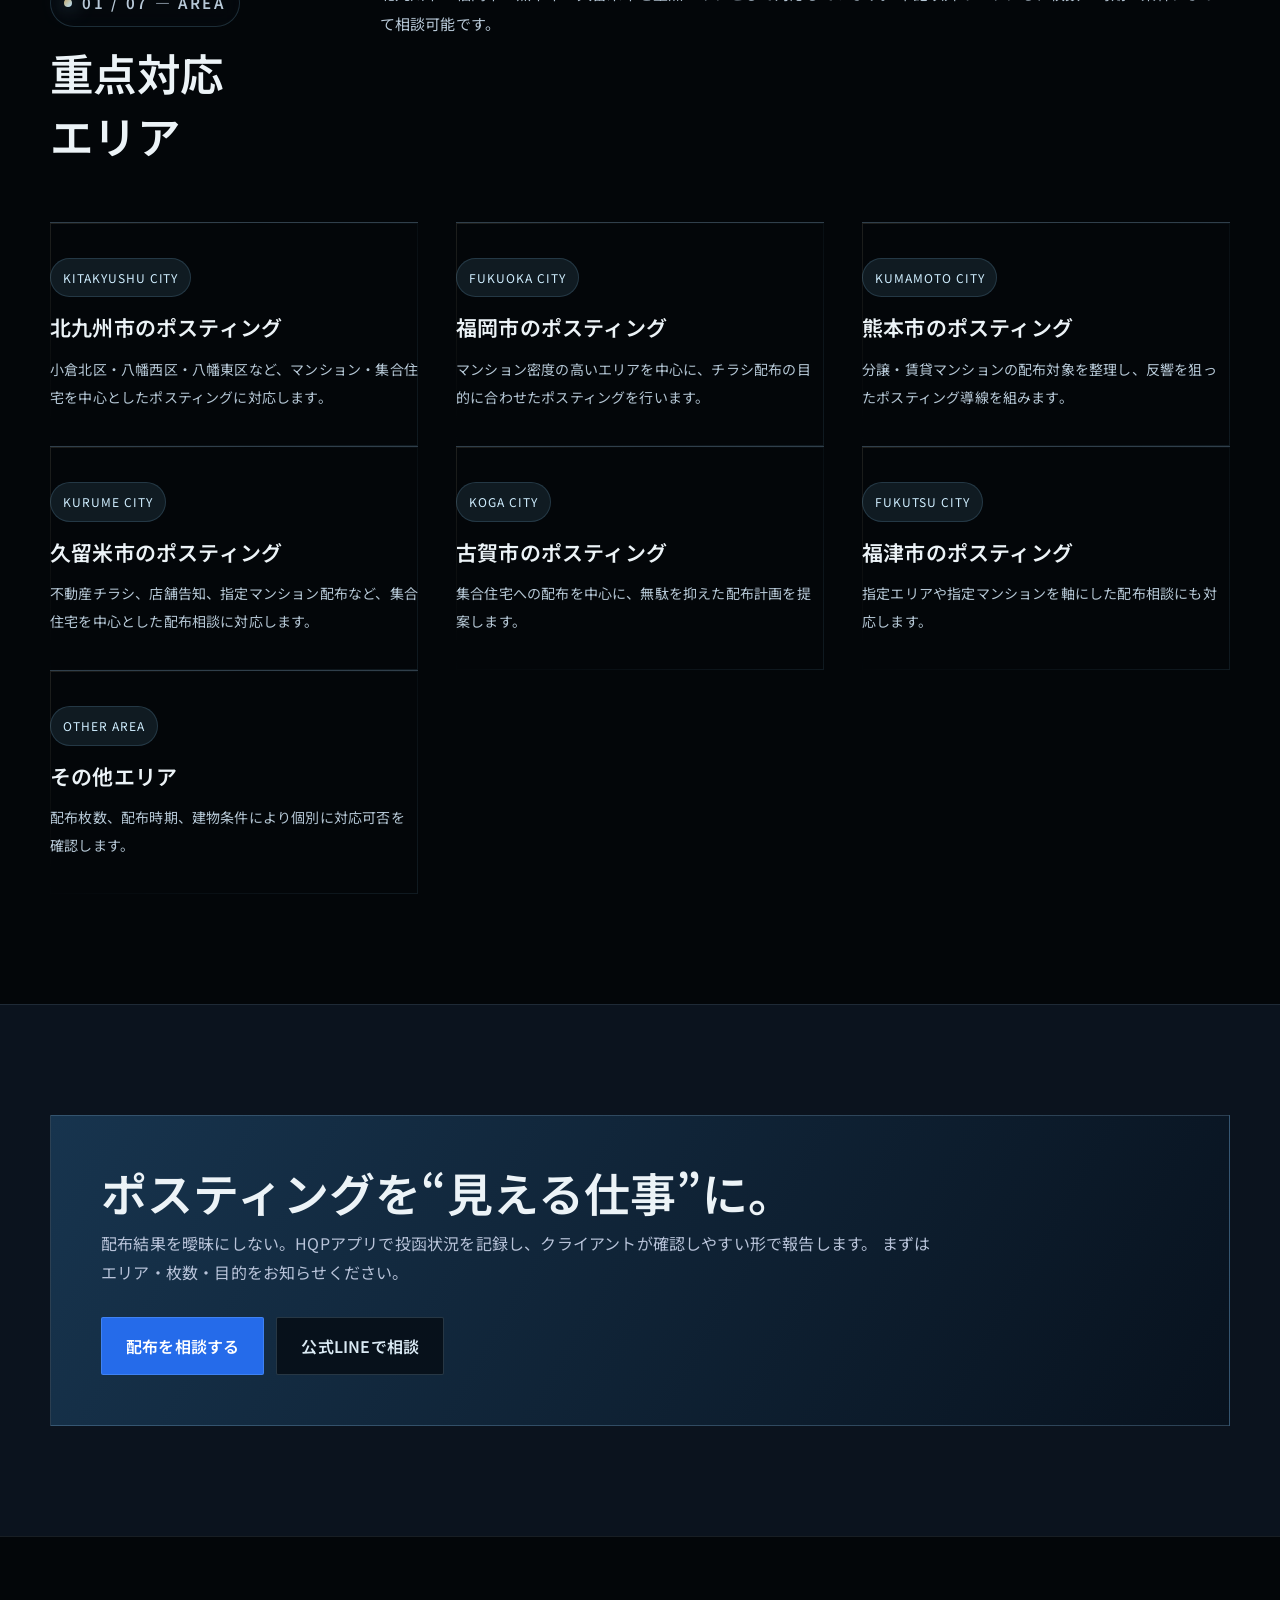
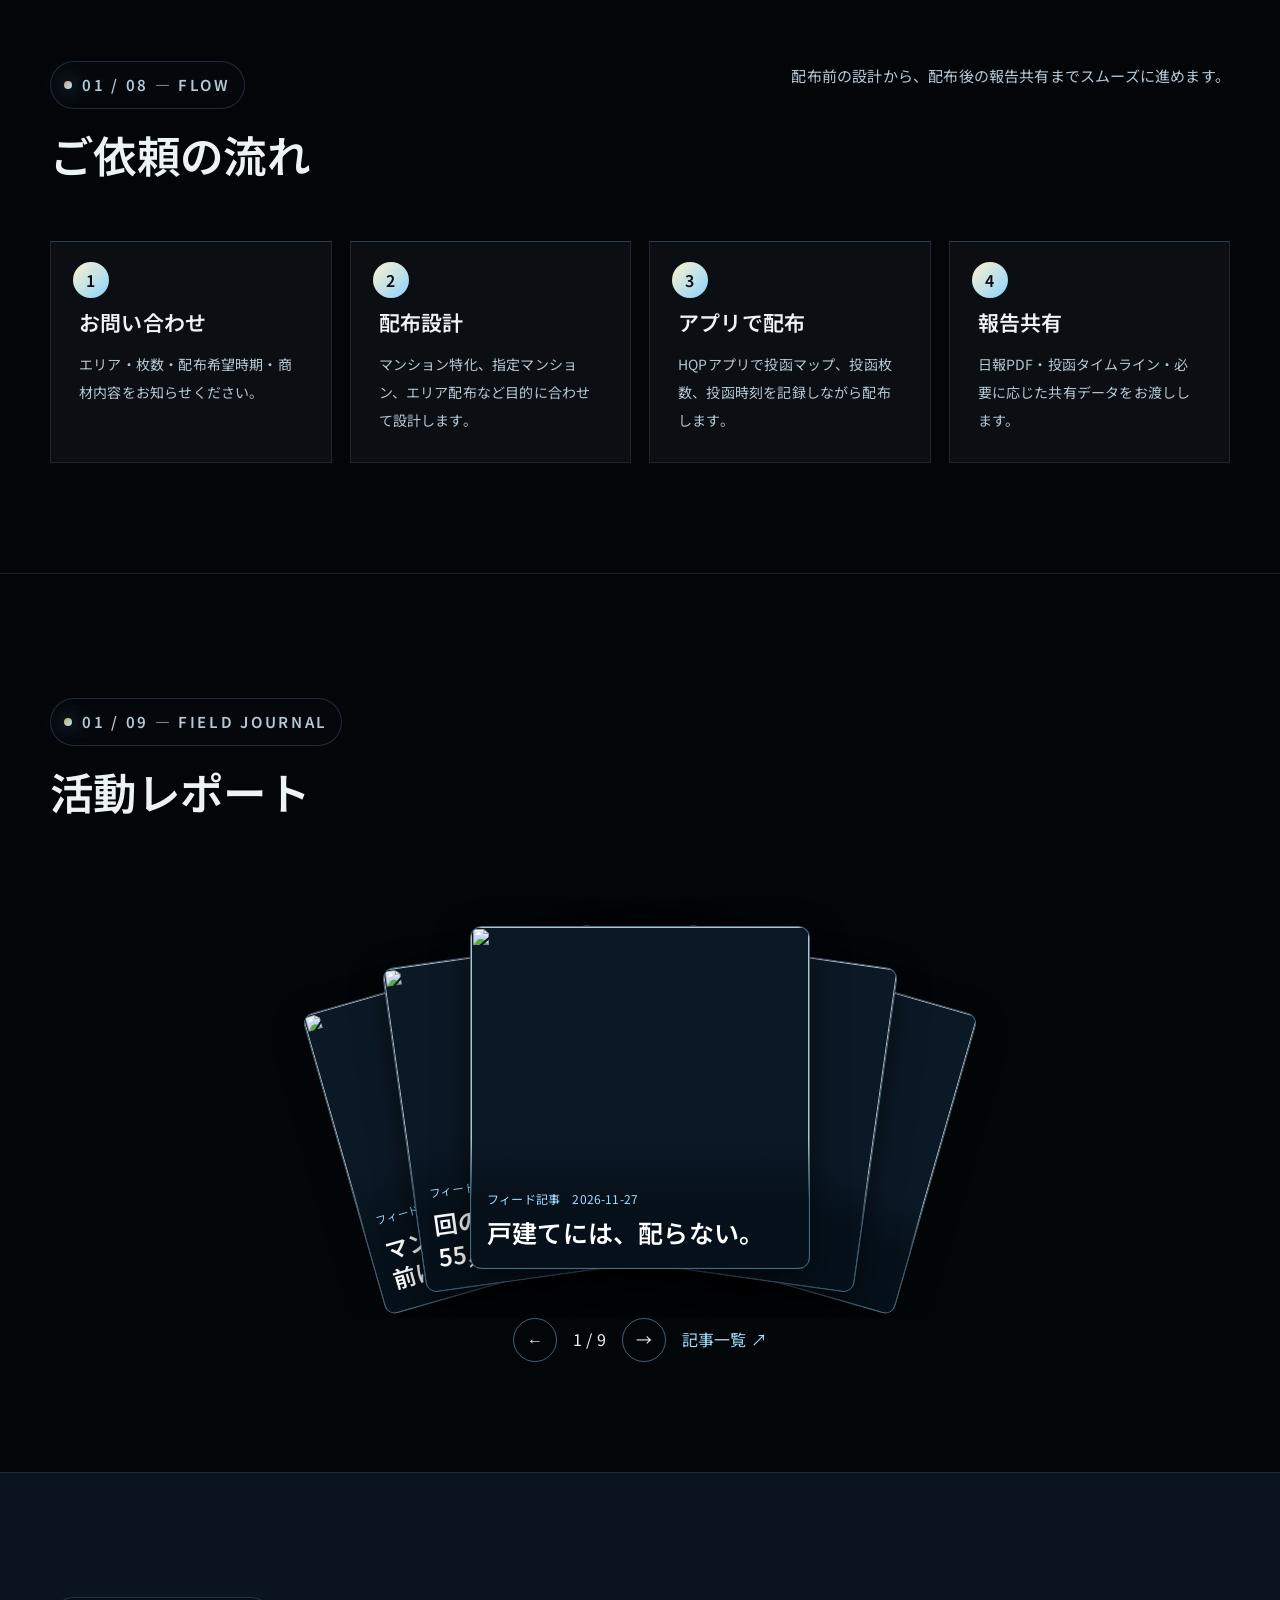
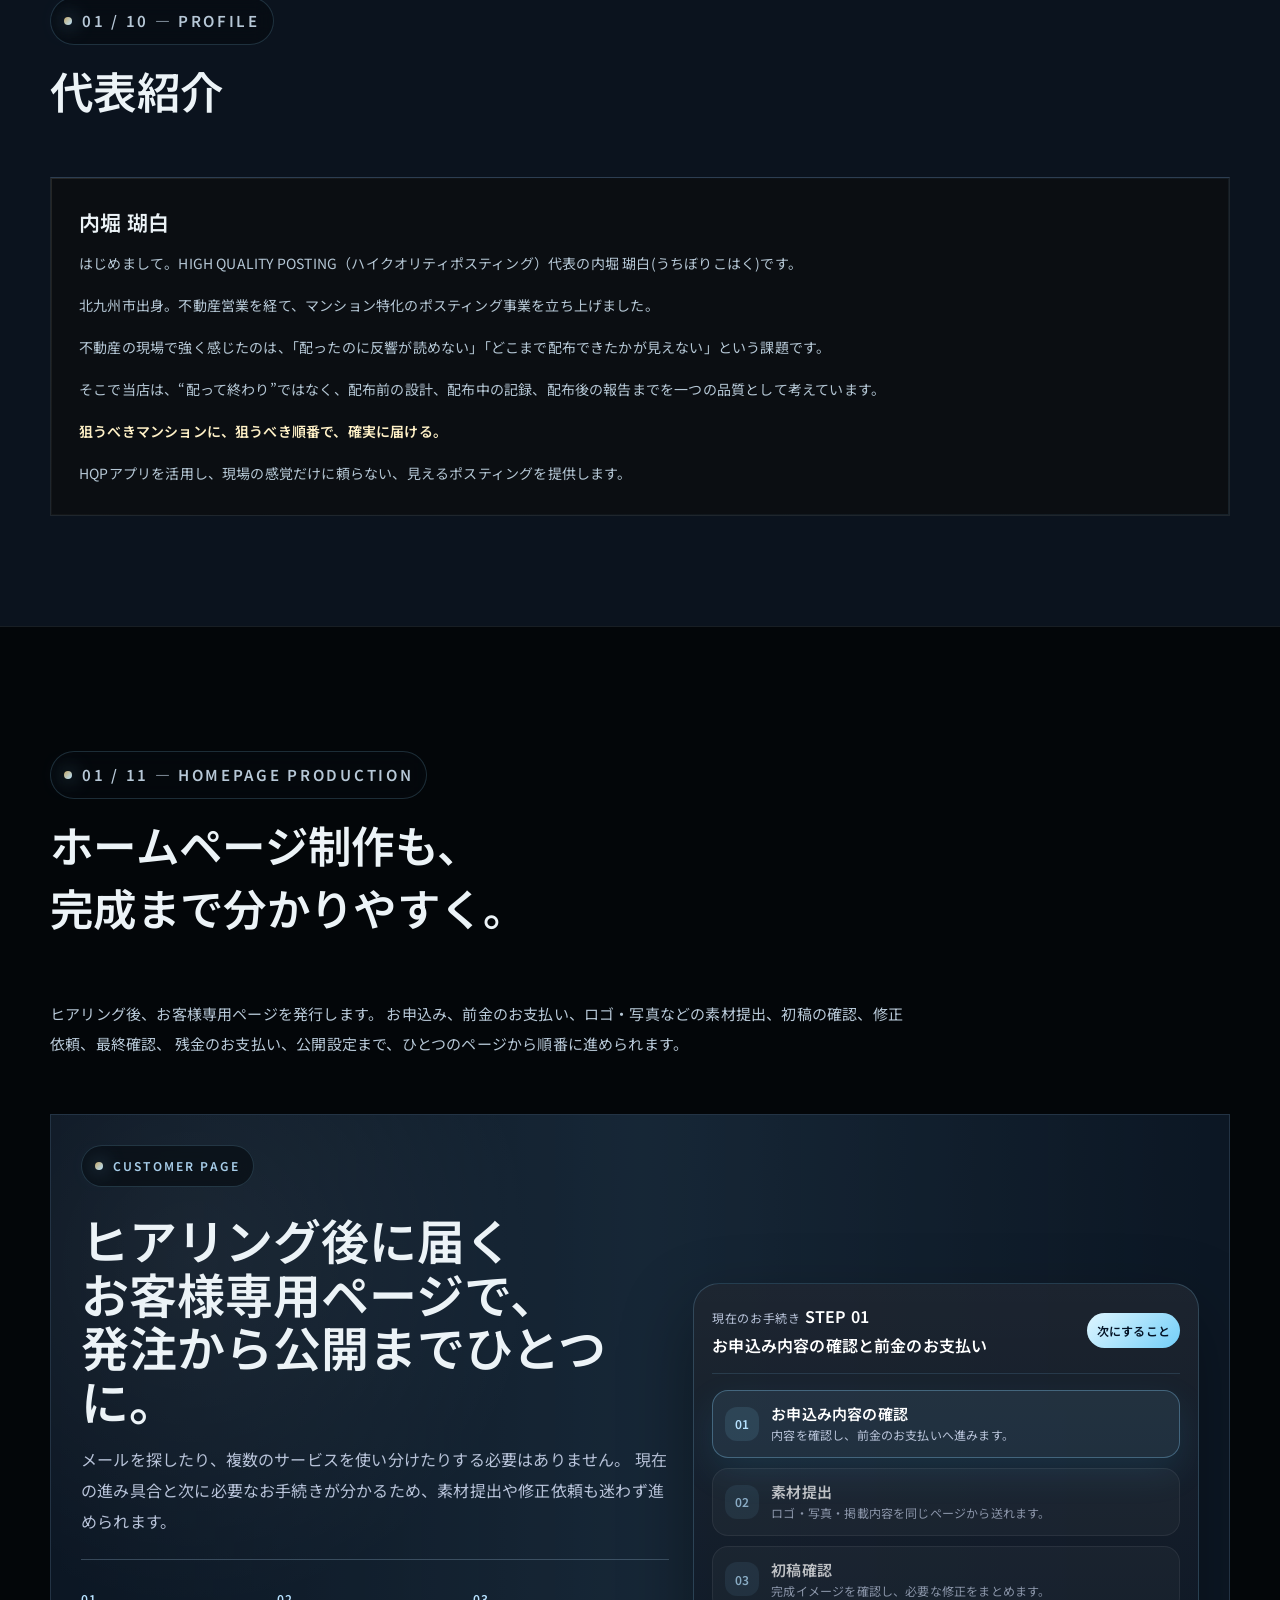
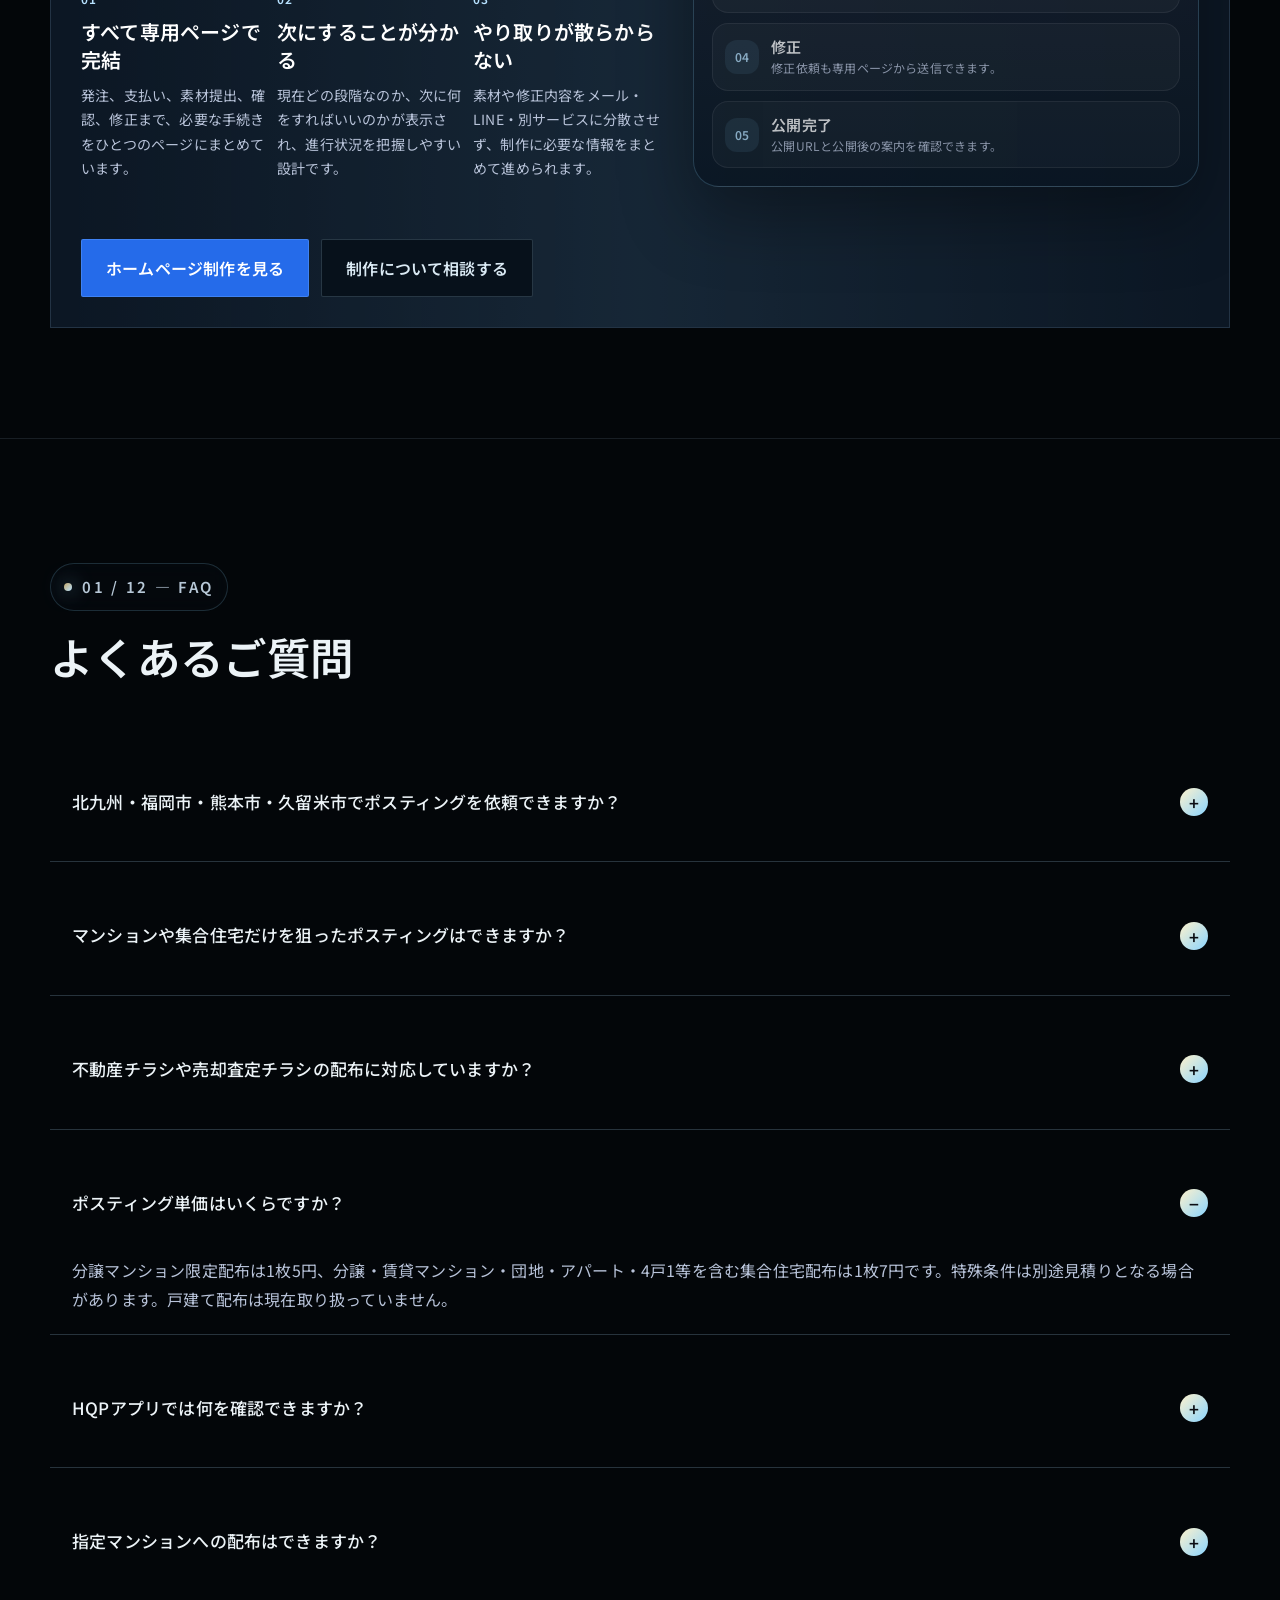
==== commit 20d0ba0d: "活動レポートのカードに11月27日の記事を追加" ====
--- a/index.html
+++ b/index.html
@@ -4870,7 +4870,8 @@
       </div>
     </section>
 
-    <section id="reports" class="anchor-offset"><div class="container"><div class="section-head"><div><p class="eyebrow">FIELD JOURNAL</p><h2>活動レポート</h2></div></div><div class="report-fan"><a class="report-card" href="reports.html#DgMhkHJFVvt"><img src="https://static.metricool.com/planner/202611/7614396-file-10195102651156501258.png" alt="" loading="lazy"><span><small>フィード記事　2026-11-26</small><strong>小倉・魚町、街が動く。</strong></span></a>
+    <section id="reports" class="anchor-offset"><div class="container"><div class="section-head"><div><p class="eyebrow">FIELD JOURNAL</p><h2>活動レポート</h2></div></div><div class="report-fan"><a class="report-card" href="reports.html#DgOj9IGpbnI"><img src="https://static.metricool.com/planner/202611/7614396-file-3517646563564492010.png" alt="" loading="lazy"><span><small>フィード記事　2026-11-27</small><strong>戸建てには、配らない。</strong></span></a>
+<a class="report-card" href="reports.html#DgMhkHJFVvt" tabindex="-1"><img src="https://static.metricool.com/planner/202611/7614396-file-10195102651156501258.png" alt="" loading="lazy"><span><small>フィード記事　2026-11-26</small><strong>小倉・魚町、街が動く。</strong></span></a>
 <a class="report-card" href="reports.html#DgJu3A4JbDI" tabindex="-1"><img src="https://static.metricool.com/planner/202611/7614396-file-17053559209963880435.png" alt="" loading="lazy"><span><small>フィード記事　2026-11-25</small><strong>月2回、届ける設計。</strong></span></a>
 <a class="report-card" href="reports.html#DgHe-6wle1J" tabindex="-1"><img src="https://static.metricool.com/planner/202611/7614396-file-2747684723350802662.png" alt="" loading="lazy"><span><small>フィード記事　2026-11-24</small><strong>築年数まで、配布条件に。</strong></span></a>
 <a class="report-card" href="reports.html#DgHX151FdHj" tabindex="-1"><img src="brand-city.webp" alt="" loading="lazy"><span><small>週間配布実績　2026-11-24</small><strong>熊本市中央区・東区の週間配布実績</strong></span></a>
